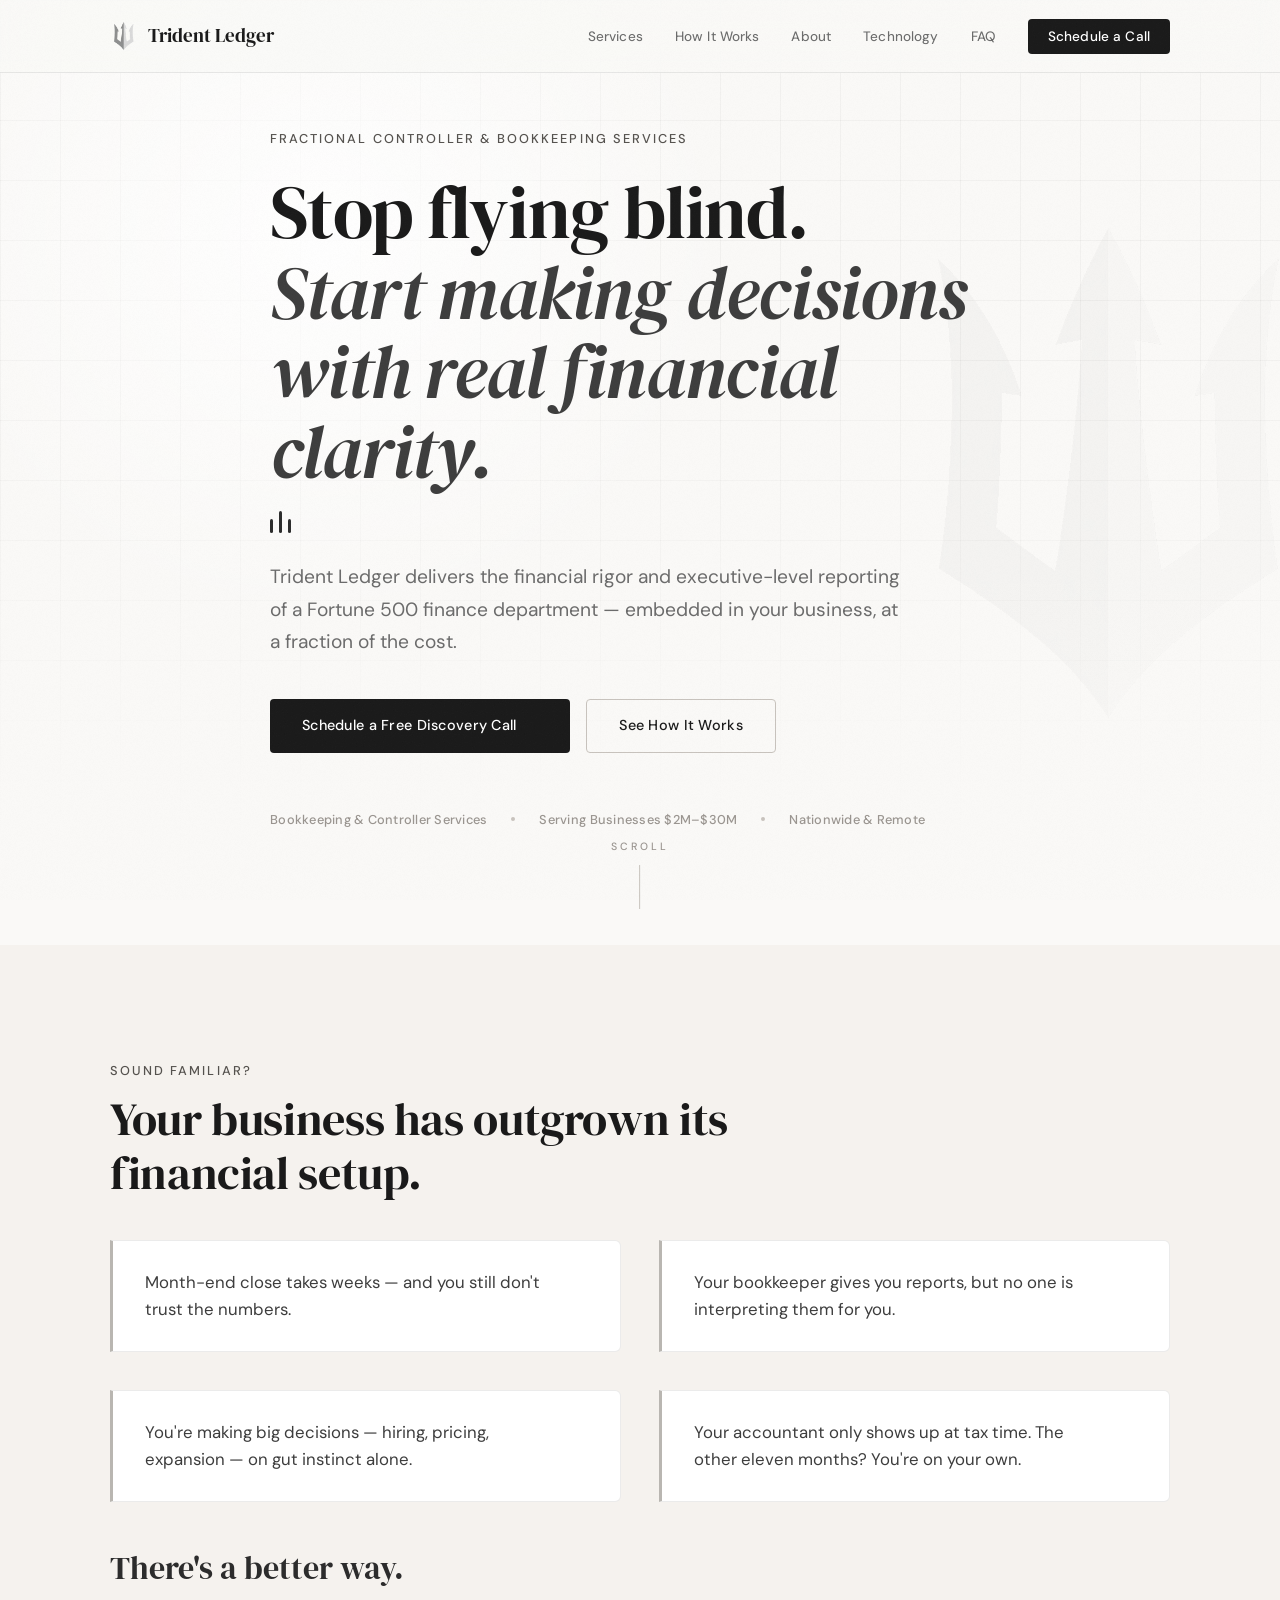
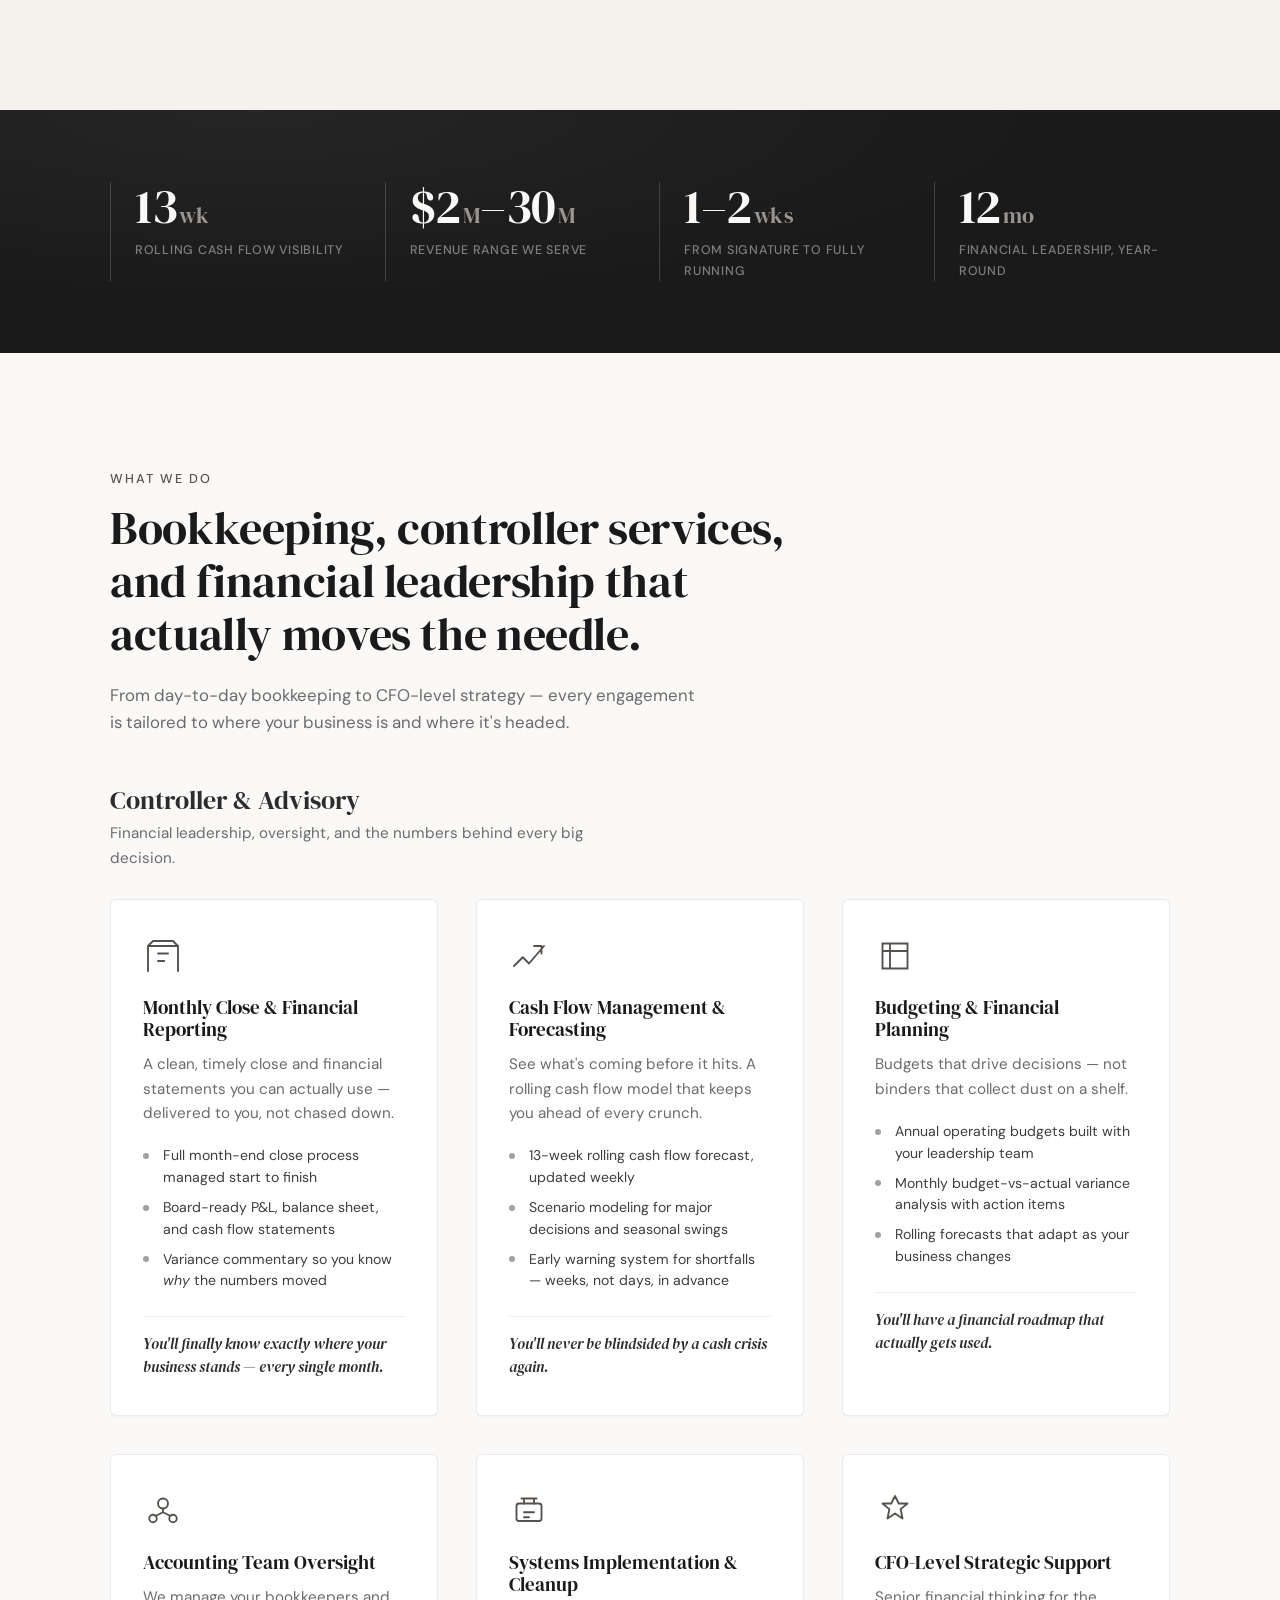
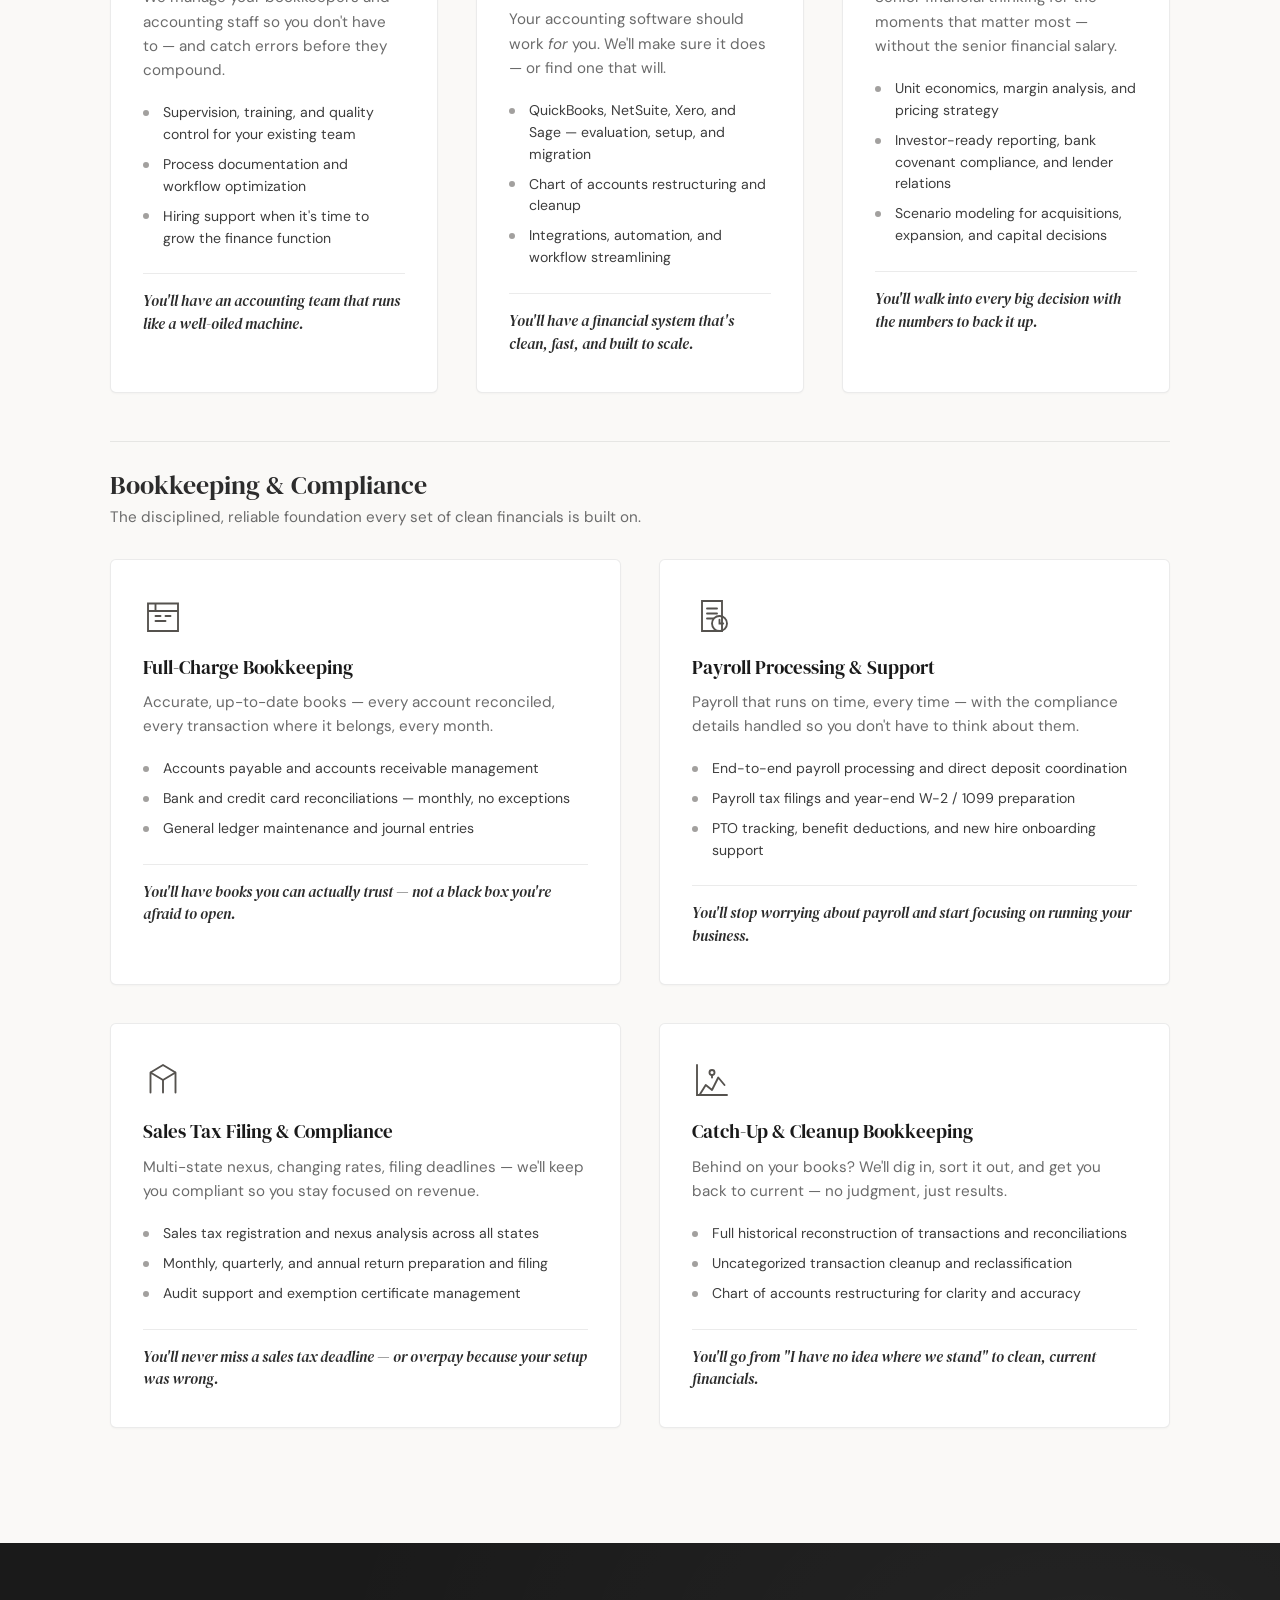
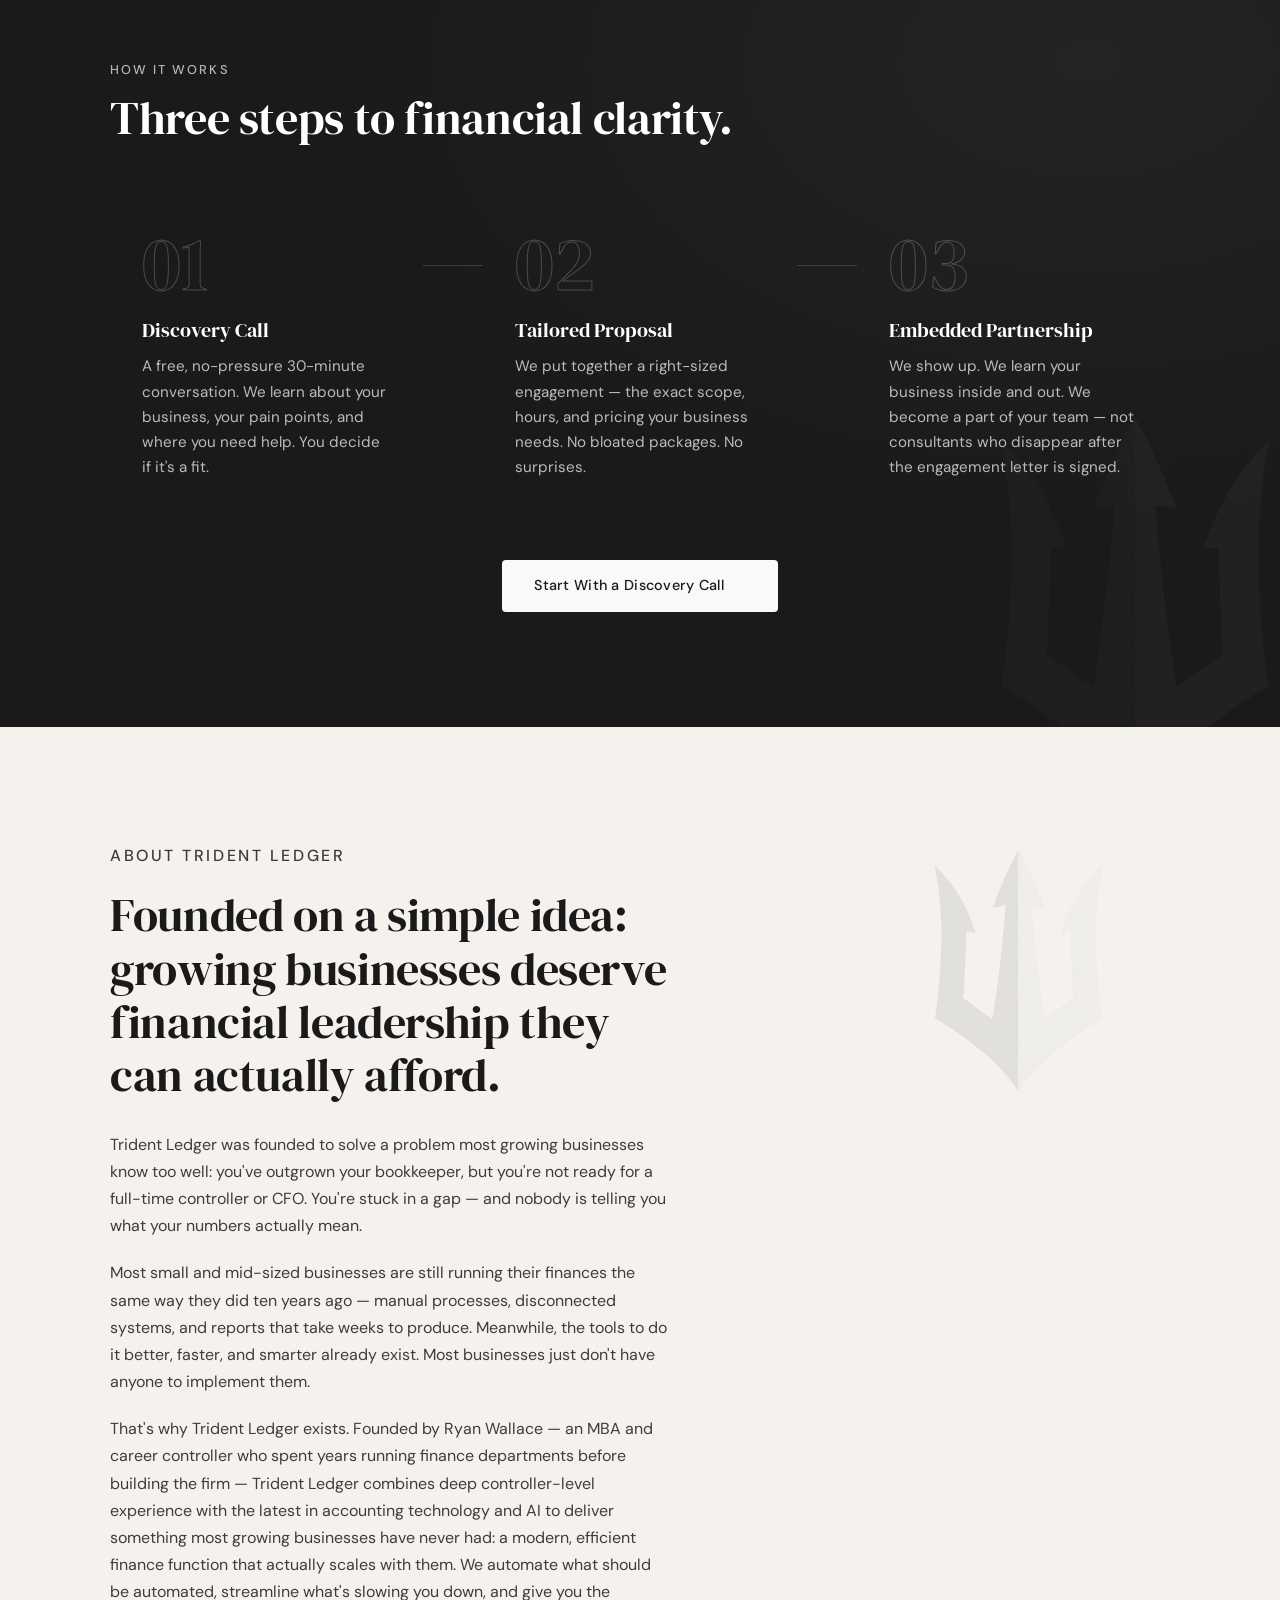
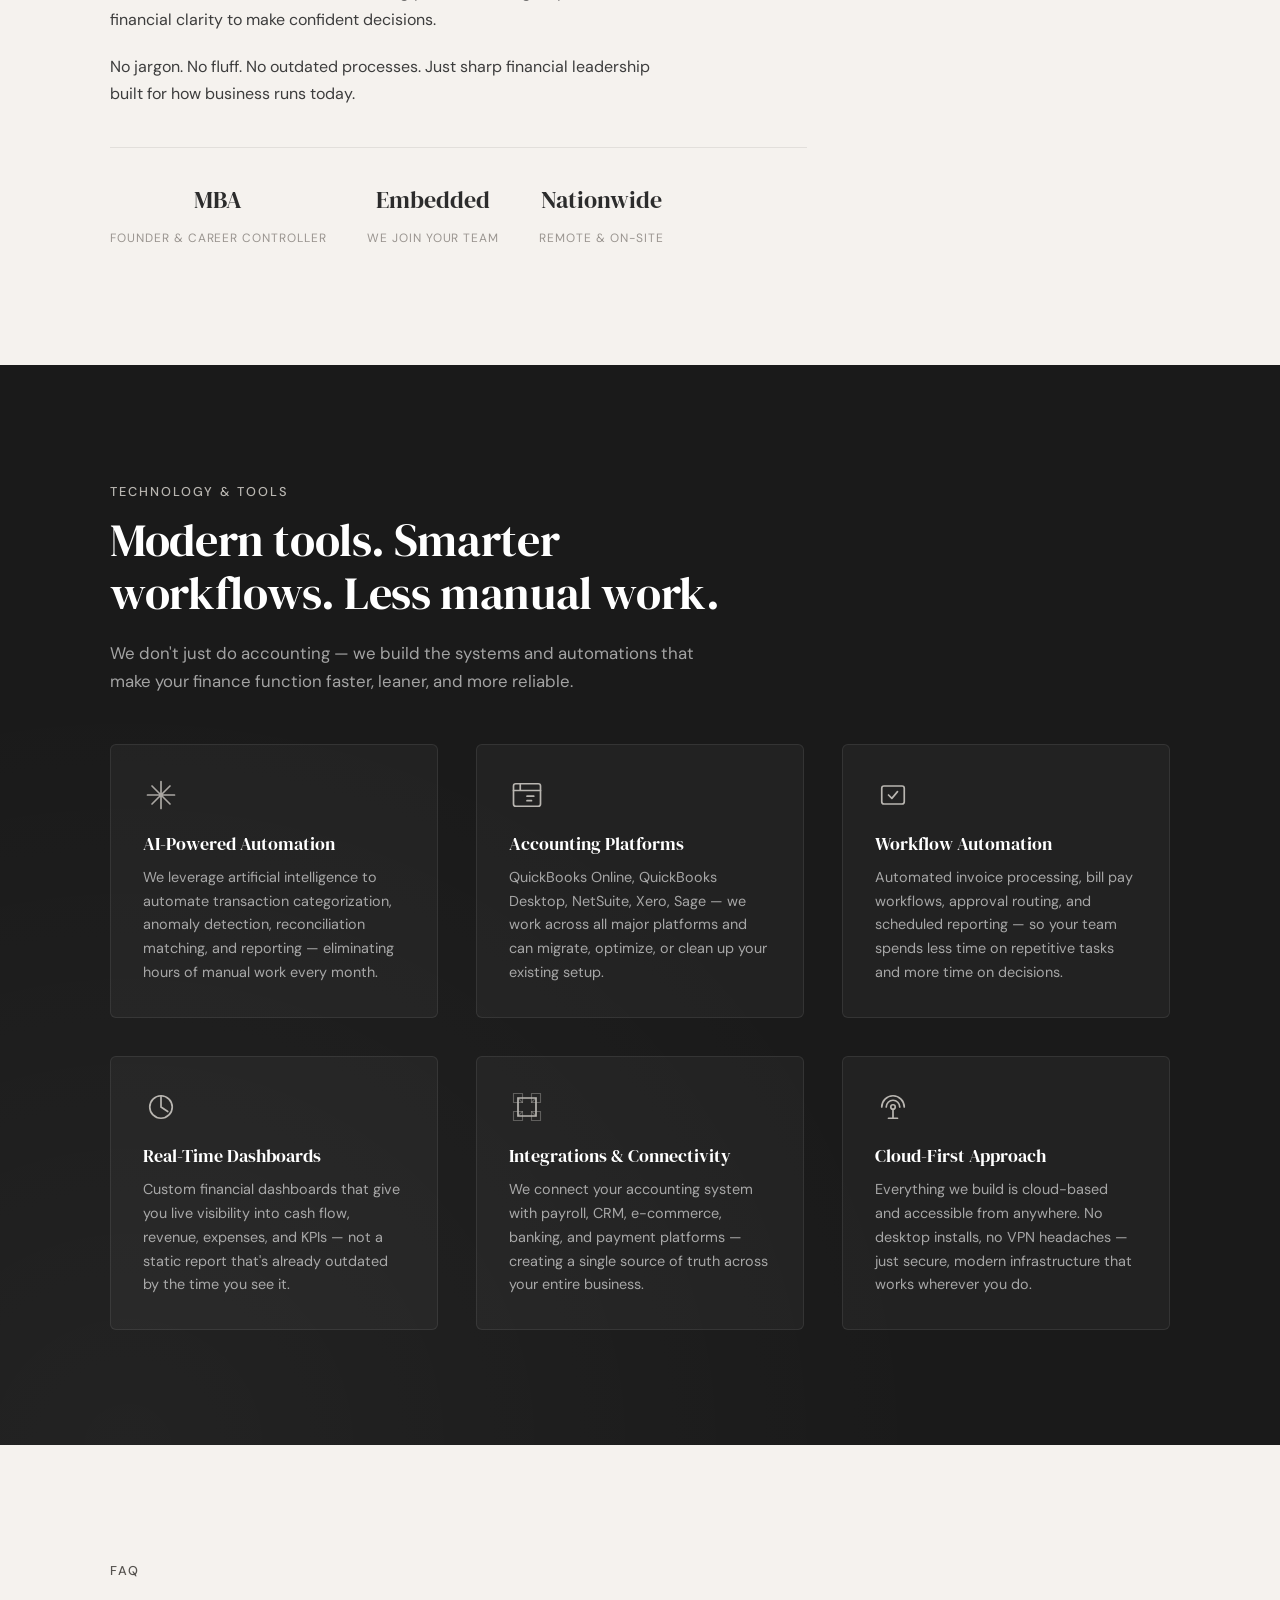
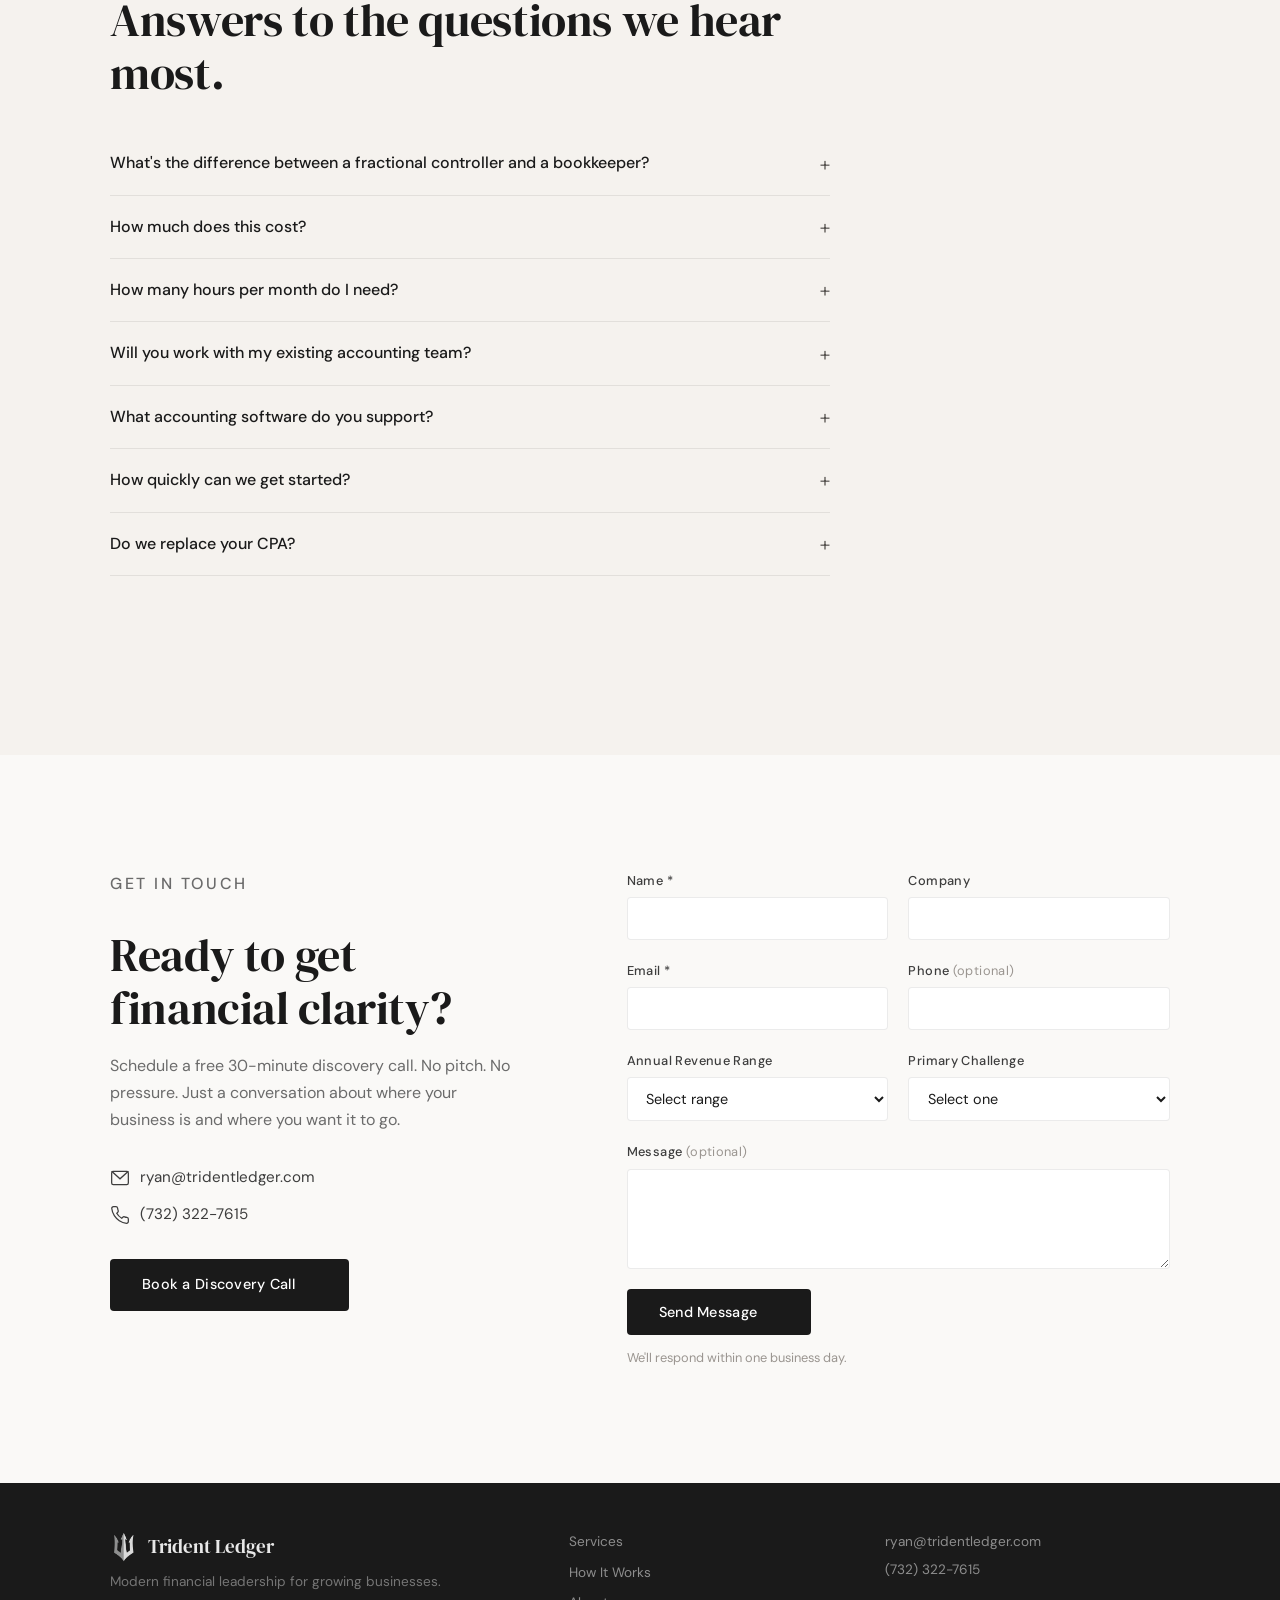
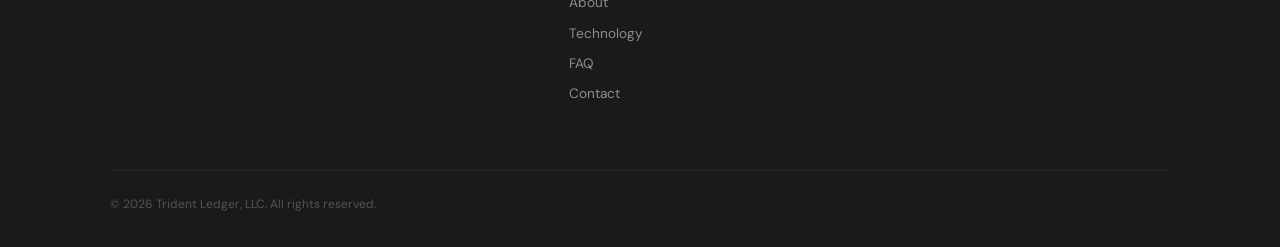
==== index.html @ d2e0e459 "Add files via upload" ====
<!DOCTYPE html>
<html lang="en">
<head>
  <meta charset="UTF-8">
  <meta name="viewport" content="width=device-width, initial-scale=1.0">
  <meta name="robots" content="index, follow">
  <title>Fractional Controller &amp; Bookkeeping Services | Trident Ledger</title>
  <meta name="description" content="Trident Ledger delivers fractional controller and bookkeeping services to growing businesses ($2M–$30M). Executive-level reporting, cash flow management, payroll, and strategic financial guidance — without the full-time cost.">
  <link rel="canonical" href="https://tridentledger.com/">

  <!-- Open Graph -->
  <meta property="og:title" content="Fractional Controller & Bookkeeping Services | Trident Ledger">
  <meta property="og:description" content="Executive-level financial leadership and bookkeeping for growing businesses. Fractional controller services, cash flow management, payroll, and strategic guidance — at a fraction of the cost.">
  <meta property="og:url" content="https://tridentledger.com/">
  <meta property="og:type" content="website">
  <meta property="og:image" content="https://tridentledger.com/og-image.png">
  <meta property="og:site_name" content="Trident Ledger">

  <!-- Fonts -->
  <link rel="preconnect" href="https://fonts.googleapis.com">
  <link rel="preconnect" href="https://fonts.gstatic.com" crossorigin>
  <link href="https://fonts.googleapis.com/css2?family=DM+Serif+Display:ital@0;1&family=DM+Sans:ital,opsz,wght@0,9..40,300..700;1,9..40,300..700&display=swap" rel="stylesheet">

  <link rel="stylesheet" href="styles.css">

  <!-- Schema Markup -->
  <script type="application/ld+json">
  {
    "@context": "https://schema.org",
    "@type": "ProfessionalService",
    "name": "Trident Ledger, LLC",
    "description": "Fractional controller, bookkeeping, and financial leadership services for growing businesses. Modern accounting powered by technology and AI.",
    "url": "https://tridentledger.com",
    "telephone": "(732) 322-7615",
    "email": "ryan@tridentledger.com",
    "founder": {
      "@type": "Person",
      "name": "Ryan Wallace",
      "jobTitle": "Founder & Fractional Controller",
      "description": "MBA and career controller. Founded Trident Ledger to deliver modern, technology-driven financial leadership to growing businesses."
    },
    "areaServed": {
      "@type": "Country",
      "name": "United States"
    },
    "serviceType": [
      "Fractional Controller Services",
      "Bookkeeping Services",
      "Financial Reporting",
      "Cash Flow Management",
      "Budgeting and Financial Planning",
      "Payroll Processing",
      "Sales Tax Filing and Compliance",
      "Accounting Systems Implementation",
      "CFO Advisory Services"
    ],
    "priceRange": "$$"
  }
  </script>
</head>
<body>

  <!-- ============ NAVIGATION ============ -->
  <header class="site-header" id="top">
    <nav class="nav-container" aria-label="Main navigation">
      <a href="#top" class="logo" aria-label="Trident Ledger — Home">
        <img src="logo-small.png" alt="Trident Ledger logo" class="logo-icon" width="28" height="30" loading="eager">
        <span class="logo-text">Trident Ledger</span>
      </a>
      <button class="nav-toggle" aria-label="Toggle menu" aria-expanded="false">
        <span></span><span></span><span></span>
      </button>
      <ul class="nav-links">
        <li><a href="#services">Services</a></li>
        <li><a href="#how-it-works">How It Works</a></li>
        <li><a href="#about">About</a></li>
        <li><a href="#technology">Technology</a></li>
        <li><a href="#faq">FAQ</a></li>
        <li><a href="#contact" class="nav-cta">Schedule a Call</a></li>
      </ul>
    </nav>
  </header>

  <main>

    <!-- ============ HERO ============ -->
    <section class="hero" aria-labelledby="hero-heading">
      <div class="hero-bg" aria-hidden="true">
        <div class="hero-grid"></div>
        <div class="hero-glow"></div>
        <div class="hero-mark"><img src="logo.png" alt="" loading="eager"></div>
        <div class="hero-gradient"></div>
      </div>
      <div class="container hero-content">
        <p class="hero-eyebrow anim-fade-up">Fractional Controller &amp; Bookkeeping Services</p>
        <h1 id="hero-heading" class="hero-headline anim-fade-up anim-delay-1">
          Stop flying blind.<br>
          <span class="hero-headline-accent">Start making decisions with real financial clarity.</span>
        </h1>
        <span class="tine-rule anim-fade-up anim-delay-1" aria-hidden="true"><i></i><i></i><i></i></span>
        <p class="hero-sub anim-fade-up anim-delay-2">
          Trident Ledger delivers the financial rigor and executive-level reporting of a Fortune 500 finance department — embedded in your business, at a fraction of the cost.
        </p>
        <div class="hero-ctas anim-fade-up anim-delay-3">
          <a href="#contact" class="btn btn-primary">Schedule a Free Discovery Call</a>
          <a href="#services" class="btn btn-ghost">See How It Works</a>
        </div>
        <div class="hero-proof anim-fade-up anim-delay-4">
          <span class="hero-proof-item">Bookkeeping &amp; Controller Services</span>
          <span class="hero-proof-divider" aria-hidden="true"></span>
          <span class="hero-proof-item">Serving Businesses $2M–$30M</span>
          <span class="hero-proof-divider" aria-hidden="true"></span>
          <span class="hero-proof-item">Nationwide &amp; Remote</span>
        </div>
      </div>
      <a href="#problem" class="scroll-cue" aria-label="Scroll to learn more">
        <span class="scroll-cue-label">Scroll</span>
        <span class="scroll-cue-line" aria-hidden="true"></span>
      </a>
    </section>

    <!-- ============ THE PROBLEM ============ -->
    <section class="problem" id="problem" aria-labelledby="problem-heading">
      <div class="container">
        <p class="section-eyebrow anim-scroll">Sound familiar?</p>
        <h2 id="problem-heading" class="section-heading anim-scroll">Your business has outgrown its financial setup.</h2>
        <div class="problem-grid">
          <div class="problem-card anim-scroll">
            <p>Month-end close takes weeks — and you still don't trust the numbers.</p>
          </div>
          <div class="problem-card anim-scroll">
            <p>Your bookkeeper gives you reports, but no one is interpreting them for you.</p>
          </div>
          <div class="problem-card anim-scroll">
            <p>You're making big decisions — hiring, pricing, expansion — on gut instinct alone.</p>
          </div>
          <div class="problem-card anim-scroll">
            <p>Your accountant only shows up at tax time. The other eleven months? You're on your own.</p>
          </div>
        </div>
        <p class="problem-transition anim-scroll">There's a better way.</p>
      </div>
    </section>

    <!-- ============ STAT BAND ============ -->
    <section class="stats" aria-label="Engagement at a glance">
      <div class="container stats-grid">
        <div class="stat anim-scroll">
          <span class="stat-value">13<span class="stat-unit">wk</span></span>
          <span class="stat-label">Rolling cash flow visibility</span>
        </div>
        <div class="stat anim-scroll">
          <span class="stat-value">$2<span class="stat-unit">M</span>–30<span class="stat-unit">M</span></span>
          <span class="stat-label">Revenue range we serve</span>
        </div>
        <div class="stat anim-scroll">
          <span class="stat-value">1–2<span class="stat-unit">wks</span></span>
          <span class="stat-label">From signature to fully running</span>
        </div>
        <div class="stat anim-scroll">
          <span class="stat-value">12<span class="stat-unit">mo</span></span>
          <span class="stat-label">Financial leadership, year-round</span>
        </div>
      </div>
    </section>

    <!-- ============ SERVICES ============ -->
    <section class="services" id="services" aria-labelledby="services-heading">
      <div class="container">
        <p class="section-eyebrow anim-scroll">What We Do</p>
        <h2 id="services-heading" class="section-heading anim-scroll">Bookkeeping, controller services, and financial leadership that actually moves the needle.</h2>
        <p class="section-intro anim-scroll">From day-to-day bookkeeping to CFO-level strategy — every engagement is tailored to where your business is and where it's headed.</p>

        <div class="service-group anim-scroll">
          <h3 class="service-group-title">Controller &amp; Advisory</h3>
          <p class="service-group-sub">Financial leadership, oversight, and the numbers behind every big decision.</p>
        </div>

        <div class="services-grid">

          <article class="service-card anim-scroll">
            <div class="service-icon" aria-hidden="true">
              <svg viewBox="0 0 32 32"><path d="M4 28V8h24v20M4 8l4-4h16l4 4M12 14h8M12 20h5" stroke="currentColor" stroke-width="1.5" fill="none" stroke-linecap="round"/></svg>
            </div>
            <h3>Monthly Close &amp; Financial Reporting</h3>
            <p class="service-lead">A clean, timely close and financial statements you can actually use — delivered to you, not chased down.</p>
            <ul>
              <li>Full month-end close process managed start to finish</li>
              <li>Board-ready P&amp;L, balance sheet, and cash flow statements</li>
              <li>Variance commentary so you know <em>why</em> the numbers moved</li>
            </ul>
            <p class="service-outcome">You'll finally know exactly where your business stands — every single month.</p>
          </article>

          <article class="service-card anim-scroll">
            <div class="service-icon" aria-hidden="true">
              <svg viewBox="0 0 32 32"><path d="M4 24l7-7 5 5 12-14M26 8h-6M26 8v6" stroke="currentColor" stroke-width="1.5" fill="none" stroke-linecap="round" stroke-linejoin="round"/></svg>
            </div>
            <h3>Cash Flow Management &amp; Forecasting</h3>
            <p class="service-lead">See what's coming before it hits. A rolling cash flow model that keeps you ahead of every crunch.</p>
            <ul>
              <li>13-week rolling cash flow forecast, updated weekly</li>
              <li>Scenario modeling for major decisions and seasonal swings</li>
              <li>Early warning system for shortfalls — weeks, not days, in advance</li>
            </ul>
            <p class="service-outcome">You'll never be blindsided by a cash crisis again.</p>
          </article>

          <article class="service-card anim-scroll">
            <div class="service-icon" aria-hidden="true">
              <svg viewBox="0 0 32 32"><path d="M6 6h20v20H6zM6 12h20M12 6v20" stroke="currentColor" stroke-width="1.5" fill="none" stroke-linecap="round"/></svg>
            </div>
            <h3>Budgeting &amp; Financial Planning</h3>
            <p class="service-lead">Budgets that drive decisions — not binders that collect dust on a shelf.</p>
            <ul>
              <li>Annual operating budgets built with your leadership team</li>
              <li>Monthly budget-vs-actual variance analysis with action items</li>
              <li>Rolling forecasts that adapt as your business changes</li>
            </ul>
            <p class="service-outcome">You'll have a financial roadmap that actually gets used.</p>
          </article>

          <article class="service-card anim-scroll">
            <div class="service-icon" aria-hidden="true">
              <svg viewBox="0 0 32 32"><circle cx="16" cy="10" r="4" stroke="currentColor" stroke-width="1.5" fill="none"/><circle cx="8" cy="22" r="3" stroke="currentColor" stroke-width="1.5" fill="none"/><circle cx="24" cy="22" r="3" stroke="currentColor" stroke-width="1.5" fill="none"/><path d="M16 14v3l-6 3M16 17l6 3" stroke="currentColor" stroke-width="1.5" fill="none" stroke-linecap="round"/></svg>
            </div>
            <h3>Accounting Team Oversight</h3>
            <p class="service-lead">We manage your bookkeepers and accounting staff so you don't have to — and catch errors before they compound.</p>
            <ul>
              <li>Supervision, training, and quality control for your existing team</li>
              <li>Process documentation and workflow optimization</li>
              <li>Hiring support when it's time to grow the finance function</li>
            </ul>
            <p class="service-outcome">You'll have an accounting team that runs like a well-oiled machine.</p>
          </article>

          <article class="service-card anim-scroll">
            <div class="service-icon" aria-hidden="true">
              <svg viewBox="0 0 32 32"><rect x="6" y="10" width="20" height="14" rx="2" stroke="currentColor" stroke-width="1.5" fill="none"/><path d="M10 6h12M12 6v4M20 6v4M12 17h8M12 21h4" stroke="currentColor" stroke-width="1.5" fill="none" stroke-linecap="round"/></svg>
            </div>
            <h3>Systems Implementation &amp; Cleanup</h3>
            <p class="service-lead">Your accounting software should work <em>for</em> you. We'll make sure it does — or find one that will.</p>
            <ul>
              <li>QuickBooks, NetSuite, Xero, and Sage — evaluation, setup, and migration</li>
              <li>Chart of accounts restructuring and cleanup</li>
              <li>Integrations, automation, and workflow streamlining</li>
            </ul>
            <p class="service-outcome">You'll have a financial system that's clean, fast, and built to scale.</p>
          </article>

          <article class="service-card anim-scroll">
            <div class="service-icon" aria-hidden="true">
              <svg viewBox="0 0 32 32"><path d="M16 4l3 6h7l-5.5 4.5L22 22l-6-4-6 4 1.5-7.5L6 10h7l3-6z" stroke="currentColor" stroke-width="1.5" fill="none" stroke-linejoin="round"/></svg>
            </div>
            <h3>CFO-Level Strategic Support</h3>
            <p class="service-lead">Senior financial thinking for the moments that matter most — without the senior financial salary.</p>
            <ul>
              <li>Unit economics, margin analysis, and pricing strategy</li>
              <li>Investor-ready reporting, bank covenant compliance, and lender relations</li>
              <li>Scenario modeling for acquisitions, expansion, and capital decisions</li>
            </ul>
            <p class="service-outcome">You'll walk into every big decision with the numbers to back it up.</p>
          </article>

        </div>

        <div class="service-group service-group--second anim-scroll">
          <h3 class="service-group-title">Bookkeeping &amp; Compliance</h3>
          <p class="service-group-sub">The disciplined, reliable foundation every set of clean financials is built on.</p>
        </div>

        <div class="services-grid services-grid--two">

          <article class="service-card anim-scroll">
            <div class="service-icon" aria-hidden="true">
              <svg viewBox="0 0 32 32"><path d="M4 6h24v22H4zM4 12h24M10 6v6M10 16h4M10 20h8M18 16h4" stroke="currentColor" stroke-width="1.5" fill="none" stroke-linecap="round"/></svg>
            </div>
            <h3>Full-Charge Bookkeeping</h3>
            <p class="service-lead">Accurate, up-to-date books — every account reconciled, every transaction where it belongs, every month.</p>
            <ul>
              <li>Accounts payable and accounts receivable management</li>
              <li>Bank and credit card reconciliations — monthly, no exceptions</li>
              <li>General ledger maintenance and journal entries</li>
            </ul>
            <p class="service-outcome">You'll have books you can actually trust — not a black box you're afraid to open.</p>
          </article>

          <article class="service-card anim-scroll">
            <div class="service-icon" aria-hidden="true">
              <svg viewBox="0 0 32 32"><path d="M8 4h16v24H8zM12 10h8M12 14h8M12 18h5" stroke="currentColor" stroke-width="1.5" fill="none" stroke-linecap="round"/><circle cx="22" cy="22" r="6" stroke="currentColor" stroke-width="1.5" fill="none"/><path d="M22 19v3h3" stroke="currentColor" stroke-width="1.5" fill="none" stroke-linecap="round"/></svg>
            </div>
            <h3>Payroll Processing &amp; Support</h3>
            <p class="service-lead">Payroll that runs on time, every time — with the compliance details handled so you don't have to think about them.</p>
            <ul>
              <li>End-to-end payroll processing and direct deposit coordination</li>
              <li>Payroll tax filings and year-end W-2 / 1099 preparation</li>
              <li>PTO tracking, benefit deductions, and new hire onboarding support</li>
            </ul>
            <p class="service-outcome">You'll stop worrying about payroll and start focusing on running your business.</p>
          </article>

          <article class="service-card anim-scroll">
            <div class="service-icon" aria-hidden="true">
              <svg viewBox="0 0 32 32"><path d="M6 26V10l10-6 10 6v16M6 10l10 6 10-6M16 16v10" stroke="currentColor" stroke-width="1.5" fill="none" stroke-linecap="round" stroke-linejoin="round"/></svg>
            </div>
            <h3>Sales Tax Filing &amp; Compliance</h3>
            <p class="service-lead">Multi-state nexus, changing rates, filing deadlines — we'll keep you compliant so you stay focused on revenue.</p>
            <ul>
              <li>Sales tax registration and nexus analysis across all states</li>
              <li>Monthly, quarterly, and annual return preparation and filing</li>
              <li>Audit support and exemption certificate management</li>
            </ul>
            <p class="service-outcome">You'll never miss a sales tax deadline — or overpay because your setup was wrong.</p>
          </article>

          <article class="service-card anim-scroll">
            <div class="service-icon" aria-hidden="true">
              <svg viewBox="0 0 32 32"><path d="M6 28l5-8 5 4 5-10 5 6" stroke="currentColor" stroke-width="1.5" fill="none" stroke-linecap="round" stroke-linejoin="round"/><path d="M4 4v24h24" stroke="currentColor" stroke-width="1.5" fill="none" stroke-linecap="round"/><circle cx="16" cy="10" r="2" stroke="currentColor" stroke-width="1.5" fill="none"/><path d="M16 12v2" stroke="currentColor" stroke-width="1.5" fill="none" stroke-linecap="round"/></svg>
            </div>
            <h3>Catch-Up &amp; Cleanup Bookkeeping</h3>
            <p class="service-lead">Behind on your books? We'll dig in, sort it out, and get you back to current — no judgment, just results.</p>
            <ul>
              <li>Full historical reconstruction of transactions and reconciliations</li>
              <li>Uncategorized transaction cleanup and reclassification</li>
              <li>Chart of accounts restructuring for clarity and accuracy</li>
            </ul>
            <p class="service-outcome">You'll go from "I have no idea where we stand" to clean, current financials.</p>
          </article>

        </div>
      </div>
    </section>

    <!-- ============ HOW IT WORKS ============ -->
    <section class="how-it-works" id="how-it-works" aria-labelledby="hiw-heading">
      <div class="container">
        <p class="section-eyebrow anim-scroll">How It Works</p>
        <h2 id="hiw-heading" class="section-heading anim-scroll">Three steps to financial clarity.</h2>
        <div class="steps-grid">
          <div class="step-card anim-scroll">
            <span class="step-number" aria-hidden="true">01</span>
            <h3>Discovery Call</h3>
            <p>A free, no-pressure 30-minute conversation. We learn about your business, your pain points, and where you need help. You decide if it's a fit.</p>
          </div>
          <div class="step-connector anim-scroll" aria-hidden="true"></div>
          <div class="step-card anim-scroll">
            <span class="step-number" aria-hidden="true">02</span>
            <h3>Tailored Proposal</h3>
            <p>We put together a right-sized engagement — the exact scope, hours, and pricing your business needs. No bloated packages. No surprises.</p>
          </div>
          <div class="step-connector anim-scroll" aria-hidden="true"></div>
          <div class="step-card anim-scroll">
            <span class="step-number" aria-hidden="true">03</span>
            <h3>Embedded Partnership</h3>
            <p>We show up. We learn your business inside and out. We become a part of your team — not consultants who disappear after the engagement letter is signed.</p>
          </div>
        </div>
        <div class="steps-cta anim-scroll">
          <a href="#contact" class="btn btn-primary">Start With a Discovery Call</a>
        </div>
      </div>
    </section>

    <!-- ============ ABOUT ============ -->
    <section class="about" id="about" aria-labelledby="about-heading">
      <div class="container">
        <div class="about-layout">
          <div class="about-content anim-scroll">
            <p class="section-eyebrow">About Trident Ledger</p>
            <h2 id="about-heading">Founded on a simple idea: growing businesses deserve financial leadership they can actually afford.</h2>
            <p>Trident Ledger was founded to solve a problem most growing businesses know too well: you've outgrown your bookkeeper, but you're not ready for a full-time controller or CFO. You're stuck in a gap — and nobody is telling you what your numbers actually mean.</p>
            <p>Most small and mid-sized businesses are still running their finances the same way they did ten years ago — manual processes, disconnected systems, and reports that take weeks to produce. Meanwhile, the tools to do it better, faster, and smarter already exist. Most businesses just don't have anyone to implement them.</p>
            <p>That's why Trident Ledger exists. Founded by Ryan Wallace — an MBA and career controller who spent years running finance departments before building the firm — Trident Ledger combines deep controller-level experience with the latest in accounting technology and AI to deliver something most growing businesses have never had: a modern, efficient finance function that actually scales with them. We automate what should be automated, streamline what's slowing you down, and give you the financial clarity to make confident decisions.</p>
            <p>No jargon. No fluff. No outdated processes. Just sharp financial leadership built for how business runs today.</p>
            <div class="about-credentials">
              <div class="credential">
                <span class="credential-value">MBA</span>
                <span class="credential-label">Founder &amp; Career Controller</span>
              </div>
              <div class="credential">
                <span class="credential-value">Embedded</span>
                <span class="credential-label">We Join Your Team</span>
              </div>
              <div class="credential">
                <span class="credential-value">Nationwide</span>
                <span class="credential-label">Remote &amp; On-Site</span>
              </div>
            </div>
          </div>
          <div class="about-visual anim-scroll">
            <div class="about-shape">
              <img src="logo.png" alt="Trident Ledger trident mark" style="width:100%;max-width:240px;margin:0 auto;display:block;opacity:0.18;">
            </div>
          </div>
        </div>
      </div>
    </section>

    <!-- ============ TECHNOLOGY & TOOLS ============ -->
    <section class="tech-tools" id="technology" aria-labelledby="tech-heading">
      <div class="container">
        <p class="section-eyebrow anim-scroll">Technology &amp; Tools</p>
        <h2 id="tech-heading" class="section-heading anim-scroll">Modern tools. Smarter workflows. Less manual work.</h2>
        <p class="section-intro anim-scroll">We don't just do accounting — we build the systems and automations that make your finance function faster, leaner, and more reliable.</p>

        <div class="tech-grid">
          <div class="tech-card anim-scroll">
            <div class="tech-icon" aria-hidden="true">
              <svg viewBox="0 0 32 32"><path d="M16 4v24M4 16h24M8 8l16 16M24 8L8 24" stroke="currentColor" stroke-width="1.5" fill="none" stroke-linecap="round" opacity="0.9"/></svg>
            </div>
            <h3>AI-Powered Automation</h3>
            <p>We leverage artificial intelligence to automate transaction categorization, anomaly detection, reconciliation matching, and reporting — eliminating hours of manual work every month.</p>
          </div>

          <div class="tech-card anim-scroll">
            <div class="tech-icon" aria-hidden="true">
              <svg viewBox="0 0 32 32"><rect x="4" y="6" width="24" height="20" rx="2" stroke="currentColor" stroke-width="1.5" fill="none"/><path d="M4 12h24M10 6v6M16 17h6M16 21h4" stroke="currentColor" stroke-width="1.5" fill="none" stroke-linecap="round"/></svg>
            </div>
            <h3>Accounting Platforms</h3>
            <p>QuickBooks Online, QuickBooks Desktop, NetSuite, Xero, Sage — we work across all major platforms and can migrate, optimize, or clean up your existing setup.</p>
          </div>

          <div class="tech-card anim-scroll">
            <div class="tech-icon" aria-hidden="true">
              <svg viewBox="0 0 32 32"><path d="M6 22V10a2 2 0 012-2h16a2 2 0 012 2v12a2 2 0 01-2 2H8a2 2 0 01-2-2z" stroke="currentColor" stroke-width="1.5" fill="none"/><path d="M12 16l3 3 5-6" stroke="currentColor" stroke-width="1.5" fill="none" stroke-linecap="round" stroke-linejoin="round"/></svg>
            </div>
            <h3>Workflow Automation</h3>
            <p>Automated invoice processing, bill pay workflows, approval routing, and scheduled reporting — so your team spends less time on repetitive tasks and more time on decisions.</p>
          </div>

          <div class="tech-card anim-scroll">
            <div class="tech-icon" aria-hidden="true">
              <svg viewBox="0 0 32 32"><circle cx="16" cy="16" r="10" stroke="currentColor" stroke-width="1.5" fill="none"/><path d="M16 6v10l6 4" stroke="currentColor" stroke-width="1.5" fill="none" stroke-linecap="round"/></svg>
            </div>
            <h3>Real-Time Dashboards</h3>
            <p>Custom financial dashboards that give you live visibility into cash flow, revenue, expenses, and KPIs — not a static report that's already outdated by the time you see it.</p>
          </div>

          <div class="tech-card anim-scroll">
            <div class="tech-icon" aria-hidden="true">
              <svg viewBox="0 0 32 32"><path d="M8 8h16v16H8z" stroke="currentColor" stroke-width="1.5" fill="none"/><path d="M4 4h8v8H4zM20 4h8v8h-8zM4 20h8v8H4zM20 20h8v8h-8z" stroke="currentColor" stroke-width="1" fill="none" opacity="0.4"/><path d="M12 12l-4-4M20 12l4-4M12 20l-4 4M20 20l4 4" stroke="currentColor" stroke-width="1" fill="none" stroke-linecap="round" opacity="0.4"/></svg>
            </div>
            <h3>Integrations &amp; Connectivity</h3>
            <p>We connect your accounting system with payroll, CRM, e-commerce, banking, and payment platforms — creating a single source of truth across your entire business.</p>
          </div>

          <div class="tech-card anim-scroll">
            <div class="tech-icon" aria-hidden="true">
              <svg viewBox="0 0 32 32"><path d="M6 16c0-5.523 4.477-10 10-10s10 4.477 10 10" stroke="currentColor" stroke-width="1.5" fill="none" stroke-linecap="round"/><path d="M10 16c0-3.314 2.686-6 6-6s6 2.686 6 6" stroke="currentColor" stroke-width="1.5" fill="none" stroke-linecap="round"/><circle cx="16" cy="16" r="2" stroke="currentColor" stroke-width="1.5" fill="none"/><path d="M16 18v8M12 26h8" stroke="currentColor" stroke-width="1.5" fill="none" stroke-linecap="round"/></svg>
            </div>
            <h3>Cloud-First Approach</h3>
            <p>Everything we build is cloud-based and accessible from anywhere. No desktop installs, no VPN headaches — just secure, modern infrastructure that works wherever you do.</p>
          </div>
        </div>
      </div>
    </section>

    <!-- ============ FAQ ============ -->
    <section class="faq" id="faq" aria-labelledby="faq-heading">
      <div class="container">
        <p class="section-eyebrow anim-scroll">FAQ</p>
        <h2 id="faq-heading" class="section-heading anim-scroll">Answers to the questions we hear most.</h2>
        <div class="faq-list">

          <details class="faq-item anim-scroll">
            <summary><h3>What's the difference between a fractional controller and a bookkeeper?</h3></summary>
            <p>A bookkeeper records transactions and keeps your books up to date. A controller interprets those numbers, manages the close process, builds forecasts, and provides the financial leadership to drive decisions. Think of it this way: a bookkeeper tells you what happened. A controller tells you what it means and what to do next.</p>
          </details>

          <details class="faq-item anim-scroll">
            <summary><h3>How much does this cost?</h3></summary>
            <p>Every engagement is scoped to fit your business. Most clients invest between $3,000 and $8,000 per month depending on complexity, volume, and the level of strategic support they need. We'll give you a clear, fixed quote after the discovery call — no hidden fees, no hourly surprises.</p>
          </details>

          <details class="faq-item anim-scroll">
            <summary><h3>How many hours per month do I need?</h3></summary>
            <p>It depends on your business. Some clients need 15–20 hours a month for close and reporting. Others need 30–40+ hours for deeper financial planning and team oversight. We'll recommend the right level during the discovery call — and we can always adjust as your needs change.</p>
          </details>

          <details class="faq-item anim-scroll">
            <summary><h3>Will you work with my existing accounting team?</h3></summary>
            <p>Absolutely. That's one of the things we do best. We'll manage and mentor your bookkeepers, set up quality controls, and fill the gaps in your current team — not replace people who are doing good work.</p>
          </details>

          <details class="faq-item anim-scroll">
            <summary><h3>What accounting software do you support?</h3></summary>
            <p>We work with QuickBooks Online, QuickBooks Desktop, NetSuite, Xero, and Sage. If you're on a different platform, let's talk — our team has worked across most major systems and can adapt quickly.</p>
          </details>

          <details class="faq-item anim-scroll">
            <summary><h3>How quickly can we get started?</h3></summary>
            <p>Most engagements are up and running within 1–2 weeks of signing the agreement. If your books are in rough shape, we may start with a cleanup phase before moving into ongoing services. Either way, you'll see progress fast.</p>
          </details>

          <details class="faq-item anim-scroll">
            <summary><h3>Do we replace your CPA?</h3></summary>
            <p>No — and we'll make their life a lot easier. Trident Ledger is not a CPA firm, but we work closely with your tax preparer to make sure they have clean, organized financials at year-end. Many of our clients tell us their CPA fees went <em>down</em> after working with us because the books are in much better shape.</p>
          </details>

          <details class="faq-item anim-scroll">
            <summary><h3>What if my books are a mess?</h3></summary>
            <p>That's not a dealbreaker — it's actually one of the most common starting points. We'll assess the damage, put together a cleanup plan, and get your books in shape before transitioning to ongoing monthly services. It's what we do.</p>
          </details>

        </div>
      </div>
    </section>

    <!-- ============ CONTACT ============ -->
    <section class="contact" id="contact" aria-labelledby="contact-heading">
      <div class="container">
        <div class="contact-layout">
          <div class="contact-info anim-scroll">
            <p class="section-eyebrow">Get in Touch</p>
            <h2 id="contact-heading">Ready to get financial clarity?</h2>
            <p>Schedule a free 30-minute discovery call. No pitch. No pressure. Just a conversation about where your business is and where you want it to go.</p>
            <div class="contact-details">
              <a href="mailto:ryan@tridentledger.com" class="contact-link">
                <svg viewBox="0 0 24 24" fill="none" stroke="currentColor" stroke-width="1.5" aria-hidden="true"><rect x="2" y="4" width="20" height="16" rx="2"/><path d="M2 4l10 9 10-9"/></svg>
                ryan@tridentledger.com
              </a>
              <a href="tel:+17323227615" class="contact-link">
                <svg viewBox="0 0 24 24" fill="none" stroke="currentColor" stroke-width="1.5" aria-hidden="true"><path d="M22 16.92v3a2 2 0 01-2.18 2 19.79 19.79 0 01-8.63-3.07 19.5 19.5 0 01-6-6A19.79 19.79 0 012.12 4.18 2 2 0 014.11 2h3a2 2 0 012 1.72c.127.96.361 1.903.7 2.81a2 2 0 01-.45 2.11L8.09 9.91a16 16 0 006 6l1.27-1.27a2 2 0 012.11-.45c.907.339 1.85.573 2.81.7A2 2 0 0122 16.92z"/></svg>
                (732) 322-7615
              </a>
            </div>
            <!-- CALENDLY: Replace #contact-form with your Calendly link when ready -->
            <a href="#contact-form" class="btn btn-primary contact-book-btn">Book a Discovery Call</a>
          </div>
          <div class="contact-form-wrap anim-scroll">
            <form class="contact-form" action="https://formspree.io/f/xojkbnyv" method="POST" novalidate>
              <div class="form-group">
                <label for="name">Name <span aria-hidden="true">*</span></label>
                <input type="text" id="name" name="name" required autocomplete="name">
              </div>
              <div class="form-group">
                <label for="company">Company</label>
                <input type="text" id="company" name="company" autocomplete="organization">
              </div>
              <div class="form-group">
                <label for="email">Email <span aria-hidden="true">*</span></label>
                <input type="email" id="email" name="email" required autocomplete="email">
              </div>
              <div class="form-group">
                <label for="phone">Phone <span class="label-optional">(optional)</span></label>
                <input type="tel" id="phone" name="phone" autocomplete="tel">
              </div>
              <div class="form-group">
                <label for="revenue">Annual Revenue Range</label>
                <select id="revenue" name="revenue">
                  <option value="" disabled selected>Select range</option>
                  <option value="under-2m">Under $2M</option>
                  <option value="2m-5m">$2M – $5M</option>
                  <option value="5m-10m">$5M – $10M</option>
                  <option value="10m-20m">$10M – $20M</option>
                  <option value="20m-30m">$20M – $30M</option>
                  <option value="30m-plus">$30M+</option>
                </select>
              </div>
              <div class="form-group">
                <label for="challenge">Primary Challenge</label>
                <select id="challenge" name="challenge">
                  <option value="" disabled selected>Select one</option>
                  <option value="monthly-close">Monthly close is too slow or unreliable</option>
                  <option value="cash-flow">Cash flow visibility / forecasting</option>
                  <option value="reporting">Need better financial reporting</option>
                  <option value="team-oversight">Accounting team needs oversight</option>
                  <option value="systems">Accounting system cleanup or migration</option>
                  <option value="strategic">CFO-level strategic support</option>
                  <option value="cleanup">Books are a mess — need cleanup</option>
                  <option value="other">Something else</option>
                </select>
              </div>
              <div class="form-group form-group--full">
                <label for="message">Message <span class="label-optional">(optional)</span></label>
                <textarea id="message" name="message" rows="4"></textarea>
              </div>
              <button type="submit" class="btn btn-primary btn-submit">Send Message</button>
              <p class="form-note">We'll respond within one business day.</p>
            </form>
          </div>
        </div>
      </div>
    </section>

  </main>

  <!-- ============ FOOTER ============ -->
  <footer class="site-footer">
    <div class="container footer-inner">
      <div class="footer-brand">
        <a href="#top" class="logo" aria-label="Trident Ledger — Home">
          <img src="logo-small.png" alt="Trident Ledger logo" class="logo-icon" width="28" height="30">
          <span class="logo-text">Trident Ledger</span>
        </a>
        <p class="footer-tagline">Modern financial leadership for growing businesses.</p>
      </div>
      <nav class="footer-nav" aria-label="Footer navigation">
        <a href="#services">Services</a>
        <a href="#how-it-works">How It Works</a>
        <a href="#about">About</a>
        <a href="#technology">Technology</a>
        <a href="#faq">FAQ</a>
        <a href="#contact">Contact</a>
      </nav>
      <div class="footer-contact">
        <p><a href="mailto:ryan@tridentledger.com">ryan@tridentledger.com</a></p>
        <p><a href="tel:+17323227615">(732) 322-7615</a></p>
      </div>
      <p class="footer-legal">&copy; <span id="footer-year"></span> Trident Ledger, LLC. All rights reserved.</p>
    </div>
  </footer>

  <script src="main.js"></script>
</body>
</html>
---- styles.css ----
/* ========================================
   TRIDENT LEDGER — STYLES
   Palette: Charcoal / Warm Grey — monochrome
   Fonts: DM Serif Display (headlines) + DM Sans (body)
   ======================================== */

/* --- Reset & Variables --- */
*, *::before, *::after { box-sizing: border-box; margin: 0; padding: 0; }

:root {
  /* Core Palette */
  --color-charcoal:    #1a1a1a;
  --color-graphite:    #2c2c2c;
  --color-slate:       #3d3d3d;
  --color-mid-grey:    #6b6b6b;
  --color-warm-grey:   #9a9590;
  --color-light-grey:  #c8c3bd;
  --color-cream:       #f5f2ee;
  --color-off-white:   #faf9f7;
  --color-white:       #ffffff;

  /* Accent — monochrome ink */
  --color-accent:        #2c2c2c;
  --color-accent-mid: #55524e;
  --color-accent-silver:   #b9b6b1;
  --color-accent-muted:  rgba(26, 26, 26, 0.05);

  /* Functional */
  --color-text:        var(--color-charcoal);
  --color-text-muted:  var(--color-mid-grey);
  --color-bg:          var(--color-off-white);
  --color-bg-alt:      var(--color-cream);
  --color-border:      rgba(0, 0, 0, 0.08);
  --color-card-bg:     var(--color-white);

  /* Typography */
  --font-display: 'DM Serif Display', Georgia, 'Times New Roman', serif;
  --font-body:    'DM Sans', -apple-system, BlinkMacSystemFont, 'Segoe UI', sans-serif;

  /* Spacing */
  --section-pad:  clamp(4.5rem, 9vw, 7.5rem);
  --container:    1140px;
  --gap:          clamp(1.5rem, 3vw, 2.5rem);

  /* Transitions */
  --ease-out:     cubic-bezier(0.16, 1, 0.3, 1);
  --duration:     0.6s;
}

/* --- Base --- */
html {
  scroll-behavior: smooth;
  font-size: 16px;
  -webkit-font-smoothing: antialiased;
  -moz-osx-font-smoothing: grayscale;
}

body {
  font-family: var(--font-body);
  color: var(--color-text);
  background: var(--color-bg);
  line-height: 1.65;
  font-weight: 400;
  overflow-x: hidden;
}

img, svg { display: block; max-width: 100%; }

/* Paper grain — print materiality */
body::before {
  content: '';
  position: fixed;
  inset: 0;
  z-index: 2000;
  pointer-events: none;
  opacity: 0.5;
  background-image: url("data:image/svg+xml,%3Csvg xmlns='http://www.w3.org/2000/svg' width='240' height='240'%3E%3Cfilter id='n'%3E%3CfeTurbulence type='fractalNoise' baseFrequency='0.9' numOctaves='2' stitchTiles='stitch'/%3E%3CfeColorMatrix type='saturate' values='0'/%3E%3CfeComponentTransfer%3E%3CfeFuncA type='linear' slope='0.05'/%3E%3C/feComponentTransfer%3E%3C/filter%3E%3Crect width='100%25' height='100%25' filter='url(%23n)'/%3E%3C/svg%3E");
}

a {
  color: inherit;
  text-decoration: none;
  transition: color 0.2s ease;
}

ul { list-style: none; }

::selection {
  background: var(--color-accent);
  color: var(--color-white);
}

:focus-visible {
  outline: 2px solid var(--color-accent-mid);
  outline-offset: 3px;
  border-radius: 2px;
}

/* --- Container --- */
.container {
  width: 100%;
  max-width: var(--container);
  margin: 0 auto;
  padding: 0 clamp(1.25rem, 4vw, 2.5rem);
}

/* --- Typography --- */
h1, h2, h3 {
  font-family: var(--font-display);
  font-weight: 400;
  line-height: 1.15;
}

h1 { font-size: clamp(2.6rem, 5.8vw, 4.6rem); letter-spacing: -0.015em; line-height: 1.08; }
h2 { font-size: clamp(1.9rem, 3.8vw, 2.9rem); letter-spacing: -0.008em; }
h3 { font-size: clamp(1.15rem, 2vw, 1.35rem); }

.section-eyebrow {
  font-family: var(--font-body);
  font-weight: 500;
  font-size: 0.8rem;
  letter-spacing: 0.16em;
  text-transform: uppercase;
  color: var(--color-accent-mid);
  margin-bottom: 0.75rem;
}

.section-heading {
  max-width: 680px;
  margin-bottom: 1.25rem;
  color: var(--color-charcoal);
}

.section-intro {
  max-width: 600px;
  color: var(--color-mid-grey);
  font-size: 1.05rem;
  margin-bottom: 3rem;
}

/* --- Trident tine rule (brand signature) --- */
.tine-rule {
  display: inline-flex;
  align-items: flex-end;
  gap: 6px;
  height: 22px;
  margin-bottom: 1.75rem;
}
.tine-rule i {
  display: block;
  width: 3px;
  background: var(--color-accent);
  border-radius: 2px;
}
.tine-rule i:nth-child(1) { height: 14px; }
.tine-rule i:nth-child(2) { height: 22px; }
.tine-rule i:nth-child(3) { height: 14px; }

/* --- Buttons --- */
.btn {
  display: inline-flex;
  align-items: center;
  justify-content: center;
  gap: 0.5rem;
  padding: 0.875rem 2rem;
  font-family: var(--font-body);
  font-size: 0.9rem;
  font-weight: 500;
  letter-spacing: 0.02em;
  border: none;
  border-radius: 4px;
  cursor: pointer;
  transition: all 0.25s ease;
  white-space: nowrap;
}

.btn-primary {
  background: var(--color-charcoal);
  color: var(--color-white);
  position: relative;
}
.btn-primary::after {
  content: '\2192';
  display: inline-block;
  margin-left: 0.15rem;
  opacity: 0;
  transform: translateX(-6px);
  transition: opacity 0.3s var(--ease-out), transform 0.3s var(--ease-out);
}
.btn-primary:hover {
  background: var(--color-slate);
  transform: translateY(-1px);
  box-shadow: 0 10px 28px rgba(26, 26, 26, 0.2), 0 2px 6px rgba(26, 26, 26, 0.12);
}
.btn-primary:hover::after {
  opacity: 1;
  transform: translateX(2px);
}

.btn-ghost {
  background: transparent;
  color: var(--color-charcoal);
  border: 1px solid var(--color-light-grey);
}
.btn-ghost:hover {
  border-color: var(--color-accent);
  color: var(--color-accent);
  background: var(--color-accent-muted);
}

/* ========================================
   HEADER / NAV
   ======================================== */
.site-header {
  position: fixed;
  top: 0;
  left: 0;
  width: 100%;
  z-index: 100;
  background: rgba(250, 249, 247, 0.85);
  backdrop-filter: blur(18px) saturate(1.1);
  -webkit-backdrop-filter: blur(18px) saturate(1.1);
  border-bottom: 1px solid var(--color-border);
  transition: background 0.3s ease;
}

.nav-container {
  max-width: var(--container);
  margin: 0 auto;
  padding: 0 clamp(1.25rem, 4vw, 2.5rem);
  display: flex;
  align-items: center;
  justify-content: space-between;
  height: 72px;
}

.logo {
  display: flex;
  align-items: center;
  gap: 0.6rem;
}
.logo-icon {
  width: 28px;
  height: 30px;
  object-fit: contain;
}
.logo-text {
  font-family: var(--font-display);
  font-size: 1.2rem;
  color: var(--color-charcoal);
}

.nav-links {
  display: flex;
  align-items: center;
  gap: 2rem;
}
.nav-links a {
  font-size: 0.85rem;
  font-weight: 450;
  color: var(--color-mid-grey);
  transition: color 0.2s ease;
  letter-spacing: 0.01em;
  position: relative;
  padding-bottom: 4px;
}
.nav-links a:not(.nav-cta)::after {
  content: '';
  position: absolute;
  left: 0;
  bottom: 0;
  width: 100%;
  height: 1px;
  background: var(--color-charcoal);
  transform: scaleX(0);
  transform-origin: right;
  transition: transform 0.35s var(--ease-out);
}
.nav-links a:not(.nav-cta):hover::after {
  transform: scaleX(1);
  transform-origin: left;
}
.nav-links a:hover {
  color: var(--color-accent);
}

.nav-cta {
  padding: 0.55rem 1.25rem !important;
  background: var(--color-charcoal);
  color: var(--color-white) !important;
  border-radius: 4px;
  font-weight: 500 !important;
  transition: all 0.25s ease !important;
}
.nav-cta:hover {
  background: var(--color-slate);
}

.nav-toggle {
  display: none;
  flex-direction: column;
  gap: 5px;
  background: none;
  border: none;
  cursor: pointer;
  padding: 4px;
}
.nav-toggle span {
  width: 24px;
  height: 2px;
  background: var(--color-charcoal);
  border-radius: 2px;
  transition: all 0.3s ease;
}

/* ========================================
   HERO
   ======================================== */
.hero {
  position: relative;
  min-height: 92vh;
  display: flex;
  align-items: center;
  padding: calc(72px + 3.5rem) 0 var(--section-pad);
  overflow: hidden;
}

.hero-bg {
  position: absolute;
  inset: 0;
  z-index: 0;
}

.hero-grid {
  position: absolute;
  inset: 0;
  background-image:
    linear-gradient(rgba(26, 26, 26, 0.035) 1px, transparent 1px),
    linear-gradient(90deg, rgba(26, 26, 26, 0.035) 1px, transparent 1px);
  background-size: 60px 60px;
  mask-image: linear-gradient(to bottom, black 40%, transparent 90%);
  -webkit-mask-image: linear-gradient(to bottom, black 40%, transparent 90%);
}

.hero-gradient {
  position: absolute;
  bottom: 0;
  left: 0;
  right: 0;
  height: 40%;
  background: linear-gradient(to top, var(--color-bg), transparent);
}

.hero-glow {
  position: absolute;
  top: -20%;
  left: -10%;
  width: 70%;
  height: 90%;
  background: radial-gradient(ellipse at center, rgba(255,255,255,0.9), transparent 65%);
}

.hero-mark {
  position: absolute;
  top: 50%;
  right: -6%;
  transform: translateY(-50%);
  width: clamp(320px, 38vw, 560px);
  opacity: 0.05;
  filter: grayscale(1) contrast(0.9);
}
.hero-mark img { width: 100%; }

/* Scroll cue */
.scroll-cue {
  position: absolute;
  bottom: 2.25rem;
  left: 50%;
  transform: translateX(-50%);
  display: flex;
  flex-direction: column;
  align-items: center;
  gap: 0.6rem;
  z-index: 1;
}
.scroll-cue-label {
  font-size: 0.66rem;
  font-weight: 500;
  letter-spacing: 0.28em;
  text-transform: uppercase;
  color: var(--color-warm-grey);
}
.scroll-cue-line {
  width: 1px;
  height: 44px;
  background: var(--color-light-grey);
  position: relative;
  overflow: hidden;
}
.scroll-cue-line::after {
  content: '';
  position: absolute;
  top: -50%;
  left: 0;
  width: 100%;
  height: 50%;
  background: var(--color-charcoal);
  animation: scrollDrip 2.4s var(--ease-out) infinite;
}
@keyframes scrollDrip {
  0%   { top: -50%; }
  70%  { top: 100%; }
  100% { top: 100%; }
}

.hero-content {
  position: relative;
  z-index: 1;
  max-width: 820px;
}

.hero-eyebrow {
  font-weight: 500;
  font-size: 0.8rem;
  letter-spacing: 0.16em;
  text-transform: uppercase;
  color: var(--color-accent-mid);
  margin-bottom: 1.5rem;
}

.hero-headline {
  margin-bottom: 1.25rem;
  color: var(--color-charcoal);
}

.hero-headline-accent {
  color: var(--color-slate);
  font-style: italic;
}

.hero-sub {
  font-size: clamp(1.05rem, 1.8vw, 1.2rem);
  color: var(--color-mid-grey);
  max-width: 640px;
  margin-bottom: 2.5rem;
  line-height: 1.7;
}

.hero-ctas {
  display: flex;
  gap: 1rem;
  flex-wrap: wrap;
  margin-bottom: 3.5rem;
}

.hero-proof {
  display: flex;
  align-items: center;
  gap: 1.5rem;
  flex-wrap: wrap;
}

.hero-proof-item {
  font-size: 0.8rem;
  font-weight: 500;
  letter-spacing: 0.02em;
  color: var(--color-warm-grey);
}

.hero-proof-divider {
  width: 4px;
  height: 4px;
  border-radius: 50%;
  background: var(--color-light-grey);
}

/* ========================================
   PROBLEM
   ======================================== */
.problem {
  padding: var(--section-pad) 0;
  background: var(--color-bg-alt);
}

.problem-grid {
  display: grid;
  grid-template-columns: repeat(2, 1fr);
  gap: var(--gap);
  margin: 2.5rem 0;
}

.problem-card {
  background: var(--color-white);
  border: 1px solid var(--color-border);
  border-left: 3px solid var(--color-accent-silver);
  border-radius: 0 6px 6px 0;
  padding: 1.75rem 2rem;
  transition: border-left-color 0.3s ease, box-shadow 0.3s ease, transform 0.3s ease;
}

.problem-card:hover {
  border-left-color: var(--color-accent);
  box-shadow:
    0 2px 4px rgba(26, 26, 26, 0.03),
    0 12px 30px rgba(26, 26, 26, 0.06);
  transform: translateX(2px);
}

.problem-card p {
  font-size: 1.05rem;
  line-height: 1.6;
  color: var(--color-slate);
  max-width: 400px;
}

.problem-transition {
  font-family: var(--font-display);
  font-size: clamp(1.5rem, 3vw, 2rem);
  color: var(--color-accent);
  margin-top: 1rem;
}

/* ========================================
   STAT BAND
   ======================================== */
.stats {
  background: var(--color-charcoal);
  padding: clamp(3rem, 6vw, 4.5rem) 0;
  position: relative;
  overflow: hidden;
}
.stats::before {
  content: '';
  position: absolute;
  inset: 0;
  background: radial-gradient(ellipse at 20% 0%, rgba(255,255,255,0.05), transparent 55%);
}

.stats-grid {
  display: grid;
  grid-template-columns: repeat(4, 1fr);
  gap: var(--gap);
  position: relative;
}

.stat {
  text-align: left;
  padding-left: 1.5rem;
  border-left: 1px solid rgba(250, 249, 247, 0.18);
}

.stat-value {
  display: block;
  font-family: var(--font-display);
  font-size: clamp(2.2rem, 3.8vw, 3.2rem);
  color: var(--color-off-white);
  line-height: 1;
  margin-bottom: 0.6rem;
  letter-spacing: -0.01em;
}

.stat-unit {
  font-size: 0.45em;
  color: var(--color-warm-grey);
  margin-left: 0.1em;
  letter-spacing: 0.02em;
}

.stat-label {
  display: block;
  font-size: 0.78rem;
  font-weight: 500;
  letter-spacing: 0.06em;
  text-transform: uppercase;
  color: rgba(250, 249, 247, 0.45);
}

/* ========================================
   SERVICES
   ======================================== */
.services {
  padding: var(--section-pad) 0;
}

.service-group {
  margin: 3rem 0 1.75rem;
  padding-top: 1.75rem;
  border-top: 1px solid var(--color-border);
}
.service-group:first-of-type,
.services .section-intro + .service-group {
  margin-top: 0;
  padding-top: 0;
  border-top: none;
}

.service-group-title {
  font-size: clamp(1.35rem, 2.4vw, 1.65rem);
  color: var(--color-accent);
  margin-bottom: 0.35rem;
}

.service-group-sub {
  font-size: 0.95rem;
  color: var(--color-mid-grey);
  max-width: 540px;
}

.services-grid {
  display: grid;
  grid-template-columns: repeat(3, 1fr);
  gap: var(--gap);
}

.services-grid--two {
  grid-template-columns: repeat(2, 1fr);
}

.service-card {
  background: var(--color-white);
  border: 1px solid var(--color-border);
  border-radius: 6px;
  padding: 2.25rem 2rem;
  box-shadow: 0 1px 2px rgba(26,26,26,0.03);
  transition: border-color 0.35s ease, box-shadow 0.35s ease, transform 0.35s ease;
}

.service-card:hover {
  border-color: var(--color-accent-silver);
  box-shadow:
    0 2px 4px rgba(26, 26, 26, 0.04),
    0 12px 28px rgba(26, 26, 26, 0.07),
    0 28px 60px rgba(26, 26, 26, 0.05);
  transform: translateY(-4px);
}

.service-card:hover .service-icon {
  transform: translateY(-2px);
}

.service-icon {
  width: 40px;
  height: 40px;
  margin-bottom: 1.25rem;
  color: var(--color-accent-mid);
  transition: transform 0.35s var(--ease-out);
}
.service-icon svg {
  width: 100%;
  height: 100%;
}

.service-card h3 {
  margin-bottom: 0.75rem;
  color: var(--color-charcoal);
  font-size: 1.2rem;
}

.service-lead {
  color: var(--color-mid-grey);
  font-size: 0.95rem;
  margin-bottom: 1.25rem;
  line-height: 1.6;
}

.service-card ul {
  margin-bottom: 1.5rem;
  padding-left: 0;
}

.service-card li {
  position: relative;
  padding-left: 1.25rem;
  margin-bottom: 0.5rem;
  font-size: 0.88rem;
  color: var(--color-slate);
  line-height: 1.55;
}

.service-card li::before {
  content: '';
  position: absolute;
  left: 0;
  top: 0.55em;
  width: 6px;
  height: 6px;
  border-radius: 50%;
  background: var(--color-accent-mid);
  opacity: 0.55;
}

.service-outcome {
  font-family: var(--font-display);
  font-style: italic;
  font-size: 0.95rem;
  color: var(--color-accent);
  padding-top: 1rem;
  border-top: 1px solid var(--color-border);
  line-height: 1.5;
}

/* ========================================
   HOW IT WORKS
   ======================================== */
.how-it-works {
  padding: var(--section-pad) 0;
  background:
    radial-gradient(ellipse at 85% 15%, rgba(255,255,255,0.045), transparent 50%),
    var(--color-charcoal);
  color: var(--color-white);
  position: relative;
  overflow: hidden;
}
.how-it-works::after {
  content: '';
  position: absolute;
  bottom: -12%;
  right: -4%;
  width: clamp(260px, 30vw, 440px);
  aspect-ratio: 930 / 1024;
  background: url('logo.png') no-repeat center / contain;
  opacity: 0.04;
  pointer-events: none;
}

.how-it-works .section-eyebrow {
  color: var(--color-accent-silver);
}

.how-it-works .section-heading {
  color: var(--color-white);
}

.steps-grid {
  display: flex;
  align-items: flex-start;
  gap: 0;
  margin: 3rem 0;
}

.step-card {
  flex: 1;
  padding: 2rem;
}

.step-number {
  font-family: var(--font-display);
  font-size: clamp(3.5rem, 6vw, 5rem);
  color: transparent;
  -webkit-text-stroke: 1px rgba(250, 249, 247, 0.22);
  line-height: 1;
  display: block;
  margin-bottom: 1.1rem;
}

.step-card h3 {
  color: var(--color-white);
  margin-bottom: 0.75rem;
  font-size: 1.25rem;
}

.step-card p {
  color: rgba(255,255,255,0.7);
  font-size: 0.95rem;
  line-height: 1.65;
}

.step-connector {
  width: 60px;
  height: 1px;
  background: rgba(255,255,255,0.15);
  margin-top: 4.5rem;
  flex-shrink: 0;
}

.steps-cta {
  text-align: center;
}
.steps-cta .btn-primary {
  background: var(--color-off-white);
  color: var(--color-charcoal);
}
.steps-cta .btn-primary:hover {
  background: var(--color-white);
  color: var(--color-charcoal);
}

/* ========================================
   ABOUT
   ======================================== */
.about {
  padding: var(--section-pad) 0;
  background: var(--color-bg-alt);
}

.about-layout {
  display: grid;
  grid-template-columns: 1.4fr 0.6fr;
  gap: 4rem;
  align-items: start;
}

.about-content h2 {
  margin-bottom: 1.75rem;
  max-width: 560px;
}

.about-content p {
  color: var(--color-slate);
  font-size: 1rem;
  margin-bottom: 1.25rem;
  max-width: 560px;
  line-height: 1.7;
}

.about-credentials {
  display: flex;
  gap: 2.5rem;
  margin-top: 2.5rem;
  padding-top: 2rem;
  border-top: 1px solid var(--color-border);
}

.credential {
  text-align: center;
}

.credential-value {
  display: block;
  font-family: var(--font-display);
  font-size: 1.5rem;
  color: var(--color-accent);
  margin-bottom: 0.25rem;
}

.credential-label {
  font-size: 0.75rem;
  letter-spacing: 0.08em;
  text-transform: uppercase;
  color: var(--color-warm-grey);
}

.about-visual {
  position: relative;
}

.about-shape {
  color: var(--color-warm-grey);
  max-width: 280px;
  margin: 0 auto;
}

/* ========================================
   TECHNOLOGY & TOOLS
   ======================================== */
.tech-tools {
  padding: var(--section-pad) 0;
  background:
    radial-gradient(ellipse at 10% 100%, rgba(255,255,255,0.04), transparent 50%),
    var(--color-charcoal);
  color: var(--color-white);
}

.tech-tools .section-eyebrow {
  color: var(--color-accent-silver);
}

.tech-tools .section-heading {
  color: var(--color-white);
}

.tech-tools .section-intro {
  color: rgba(255,255,255,0.6);
}

.tech-grid {
  display: grid;
  grid-template-columns: repeat(3, 1fr);
  gap: var(--gap);
}

.tech-card {
  background: rgba(255,255,255,0.04);
  border: 1px solid rgba(255,255,255,0.08);
  border-radius: 6px;
  padding: 2rem;
  transition: border-color 0.3s ease, background 0.3s ease, transform 0.3s ease;
}

.tech-card:hover {
  border-color: rgba(250, 249, 247, 0.28);
  background: rgba(255,255,255,0.06);
  transform: translateY(-2px);
}

.tech-icon {
  width: 36px;
  height: 36px;
  margin-bottom: 1.25rem;
  color: var(--color-accent-silver);
}
.tech-icon svg {
  width: 100%;
  height: 100%;
}

.tech-card h3 {
  font-size: 1.15rem;
  color: var(--color-white);
  margin-bottom: 0.75rem;
}

.tech-card p {
  font-size: 0.9rem;
  color: rgba(255,255,255,0.6);
  line-height: 1.65;
}

/* ========================================
   FAQ
   ======================================== */
.faq {
  padding: var(--section-pad) 0;
  background: var(--color-bg-alt);
}

.faq-list {
  max-width: 720px;
  margin-top: 2rem;
}

.faq-item {
  border-bottom: 1px solid var(--color-border);
}

.faq-item summary {
  padding: 1.25rem 2.5rem 1.25rem 0;
  cursor: pointer;
  position: relative;
  list-style: none;
  transition: color 0.2s ease;
}

.faq-item summary:hover h3 {
  color: var(--color-accent);
}

.faq-item summary::-webkit-details-marker { display: none; }

.faq-item summary::after {
  content: '+';
  position: absolute;
  right: 0;
  top: 50%;
  transform: translateY(-50%);
  font-size: 1.25rem;
  color: var(--color-accent-mid);
  font-weight: 300;
  transition: transform 0.3s ease;
}

.faq-item[open] summary::after {
  content: '−';
}

.faq-item summary h3 {
  font-family: var(--font-body);
  font-weight: 500;
  font-size: 1rem;
  color: var(--color-charcoal);
  line-height: 1.4;
  transition: color 0.2s ease;
}

.faq-item p {
  padding: 0 0 1.5rem;
  color: var(--color-mid-grey);
  font-size: 0.95rem;
  line-height: 1.7;
  max-width: 640px;
}

/* ========================================
   CONTACT
   ======================================== */
.contact {
  padding: var(--section-pad) 0;
}

.contact-layout {
  display: grid;
  grid-template-columns: 1fr 1.2fr;
  gap: 4rem;
  align-items: start;
}

.contact-info h2 {
  margin-bottom: 1rem;
  max-width: 400px;
}

.contact-info > p {
  color: var(--color-mid-grey);
  font-size: 1rem;
  line-height: 1.7;
  max-width: 400px;
  margin-bottom: 2rem;
}

.contact-details {
  display: flex;
  flex-direction: column;
  gap: 0.75rem;
  margin-bottom: 2rem;
}

.contact-link {
  display: flex;
  align-items: center;
  gap: 0.6rem;
  color: var(--color-slate);
  font-size: 0.95rem;
  transition: color 0.2s ease;
}
.contact-link:hover { color: var(--color-accent); }
.contact-link svg { width: 20px; height: 20px; flex-shrink: 0; }

.contact-book-btn {
  margin-bottom: 0.5rem;
}

/* Form */
.contact-form {
  display: grid;
  grid-template-columns: 1fr 1fr;
  gap: 1.25rem;
}

.form-group {
  display: flex;
  flex-direction: column;
}

.form-group--full {
  grid-column: 1 / -1;
}

.contact-form label {
  font-size: 0.8rem;
  font-weight: 500;
  letter-spacing: 0.03em;
  color: var(--color-slate);
  margin-bottom: 0.4rem;
}

.label-optional {
  font-weight: 400;
  color: var(--color-warm-grey);
}

.contact-form input,
.contact-form select,
.contact-form textarea {
  font-family: var(--font-body);
  font-size: 0.9rem;
  padding: 0.7rem 0.9rem;
  border: 1px solid var(--color-border);
  border-radius: 4px;
  background: var(--color-white);
  color: var(--color-charcoal);
  transition: border-color 0.2s ease;
  width: 100%;
}

.contact-form input:focus,
.contact-form select:focus,
.contact-form textarea:focus {
  outline: none;
  border-color: var(--color-accent-mid);
  box-shadow: 0 0 0 3px var(--color-accent-muted);
}

.contact-form textarea {
  resize: vertical;
  min-height: 100px;
}

.btn-submit {
  grid-column: 1 / -1;
  width: auto;
  justify-self: start;
}

.form-note {
  grid-column: 1 / -1;
  font-size: 0.8rem;
  color: var(--color-warm-grey);
  margin-top: -0.5rem;
}

/* ========================================
   FOOTER
   ======================================== */
.site-footer {
  background: var(--color-charcoal);
  color: rgba(255,255,255,0.6);
  padding: 3rem 0 2rem;
}

.footer-inner {
  display: grid;
  grid-template-columns: 1.5fr 1fr 1fr;
  gap: 2rem;
  align-items: start;
}

.footer-brand .logo {
  margin-bottom: 0.5rem;
}
.footer-brand .logo-icon { color: rgba(255,255,255,0.7); }
.footer-brand .logo-text { color: rgba(255,255,255,0.9); }

.footer-tagline {
  font-size: 0.85rem;
  color: rgba(255,255,255,0.4);
}

.footer-nav {
  display: flex;
  flex-direction: column;
  gap: 0.5rem;
}
.footer-nav a {
  font-size: 0.85rem;
  color: rgba(255,255,255,0.5);
  transition: color 0.2s ease;
}
.footer-nav a:hover { color: var(--color-accent-silver); }

.footer-contact a {
  font-size: 0.85rem;
  color: rgba(255,255,255,0.5);
  display: block;
  margin-bottom: 0.35rem;
  transition: color 0.2s ease;
}
.footer-contact a:hover { color: var(--color-accent-silver); }

.footer-legal {
  grid-column: 1 / -1;
  font-size: 0.75rem;
  color: rgba(255,255,255,0.25);
  margin-top: 2rem;
  padding-top: 1.5rem;
  border-top: 1px solid rgba(255,255,255,0.06);
}

/* ========================================
   ANIMATIONS
   ======================================== */
/* Hero staggered fade-ups */
.anim-fade-up {
  opacity: 0;
  transform: translateY(24px);
  animation: fadeUp var(--duration) var(--ease-out) forwards;
}

.anim-delay-1 { animation-delay: 0.15s; }
.anim-delay-2 { animation-delay: 0.3s; }
.anim-delay-3 { animation-delay: 0.45s; }
.anim-delay-4 { animation-delay: 0.6s; }

@keyframes fadeUp {
  to {
    opacity: 1;
    transform: translateY(0);
  }
}

/* Scroll-triggered animations */
.anim-scroll {
  opacity: 0;
  transform: translateY(20px);
  transition: opacity 0.6s var(--ease-out), transform 0.6s var(--ease-out);
}

.anim-scroll.visible {
  opacity: 1;
  transform: translateY(0);
}

/* Reduced motion — show everything, skip movement */
@media (prefers-reduced-motion: reduce) {
  html { scroll-behavior: auto; }
  .anim-fade-up,
  .anim-scroll {
    opacity: 1;
    transform: none;
    animation: none;
    transition: none;
  }
  .btn, .service-card, .tech-card, .problem-card {
    transition: none;
  }
  .scroll-cue-line::after { animation: none; }
}

/* ========================================
   RESPONSIVE
   ======================================== */
@media (max-width: 1024px) {
  .stats-grid {
    grid-template-columns: repeat(2, 1fr);
    gap: 2.5rem var(--gap);
  }
  .hero-mark { opacity: 0.035; }
  .services-grid {
    grid-template-columns: repeat(2, 1fr);
  }
  .services-grid--two {
    grid-template-columns: repeat(2, 1fr);
  }
  .tech-grid {
    grid-template-columns: repeat(2, 1fr);
  }
  .footer-inner {
    grid-template-columns: 1fr 1fr;
  }
  .footer-legal {
    grid-column: 1 / -1;
  }
}

@media (max-width: 768px) {
  .nav-links {
    display: none;
    position: absolute;
    top: 72px;
    left: 0;
    right: 0;
    background: var(--color-off-white);
    flex-direction: column;
    padding: 1.5rem clamp(1.25rem, 4vw, 2.5rem);
    gap: 0;
    border-bottom: 1px solid var(--color-border);
    box-shadow: 0 10px 30px rgba(0,0,0,0.05);
  }
  .nav-links.open { display: flex; }
  .nav-links li { width: 100%; }
  .nav-links a {
    display: block;
    padding: 0.75rem 0;
    border-bottom: 1px solid var(--color-border);
    font-size: 0.95rem;
  }
  .nav-cta {
    margin-top: 0.75rem;
    text-align: center;
    border-bottom: none !important;
  }

  .nav-toggle { display: flex; }

  .hero {
    min-height: auto;
    padding-top: calc(72px + 2.5rem);
    padding-bottom: 3rem;
  }

  .hero-proof {
    flex-direction: column;
    gap: 0.5rem;
    align-items: flex-start;
  }
  .hero-proof-divider { display: none; }

  .hero-mark { display: none; }
  .scroll-cue { display: none; }

  .stats-grid {
    grid-template-columns: 1fr 1fr;
    gap: 2rem 1.5rem;
  }
  .stat { padding-left: 1rem; }

  .problem-grid {
    grid-template-columns: 1fr;
  }

  .services-grid,
  .services-grid--two {
    grid-template-columns: 1fr;
  }

  .steps-grid {
    flex-direction: column;
    gap: 0;
  }
  .step-connector {
    width: 1px;
    height: 40px;
    margin: 0 0 0 2rem;
  }

  .about-layout {
    grid-template-columns: 1fr;
  }
  .about-visual { display: none; }

  .tech-grid {
    grid-template-columns: 1fr;
  }

  .contact-layout {
    grid-template-columns: 1fr;
    gap: 2.5rem;
  }

  .contact-form {
    grid-template-columns: 1fr;
  }

  .footer-inner {
    grid-template-columns: 1fr;
    gap: 1.5rem;
  }
}

@media (max-width: 480px) {
  .hero-ctas {
    flex-direction: column;
  }
  .hero-ctas .btn { width: 100%; }

  .about-credentials {
    flex-wrap: wrap;
    gap: 1.5rem;
  }
}
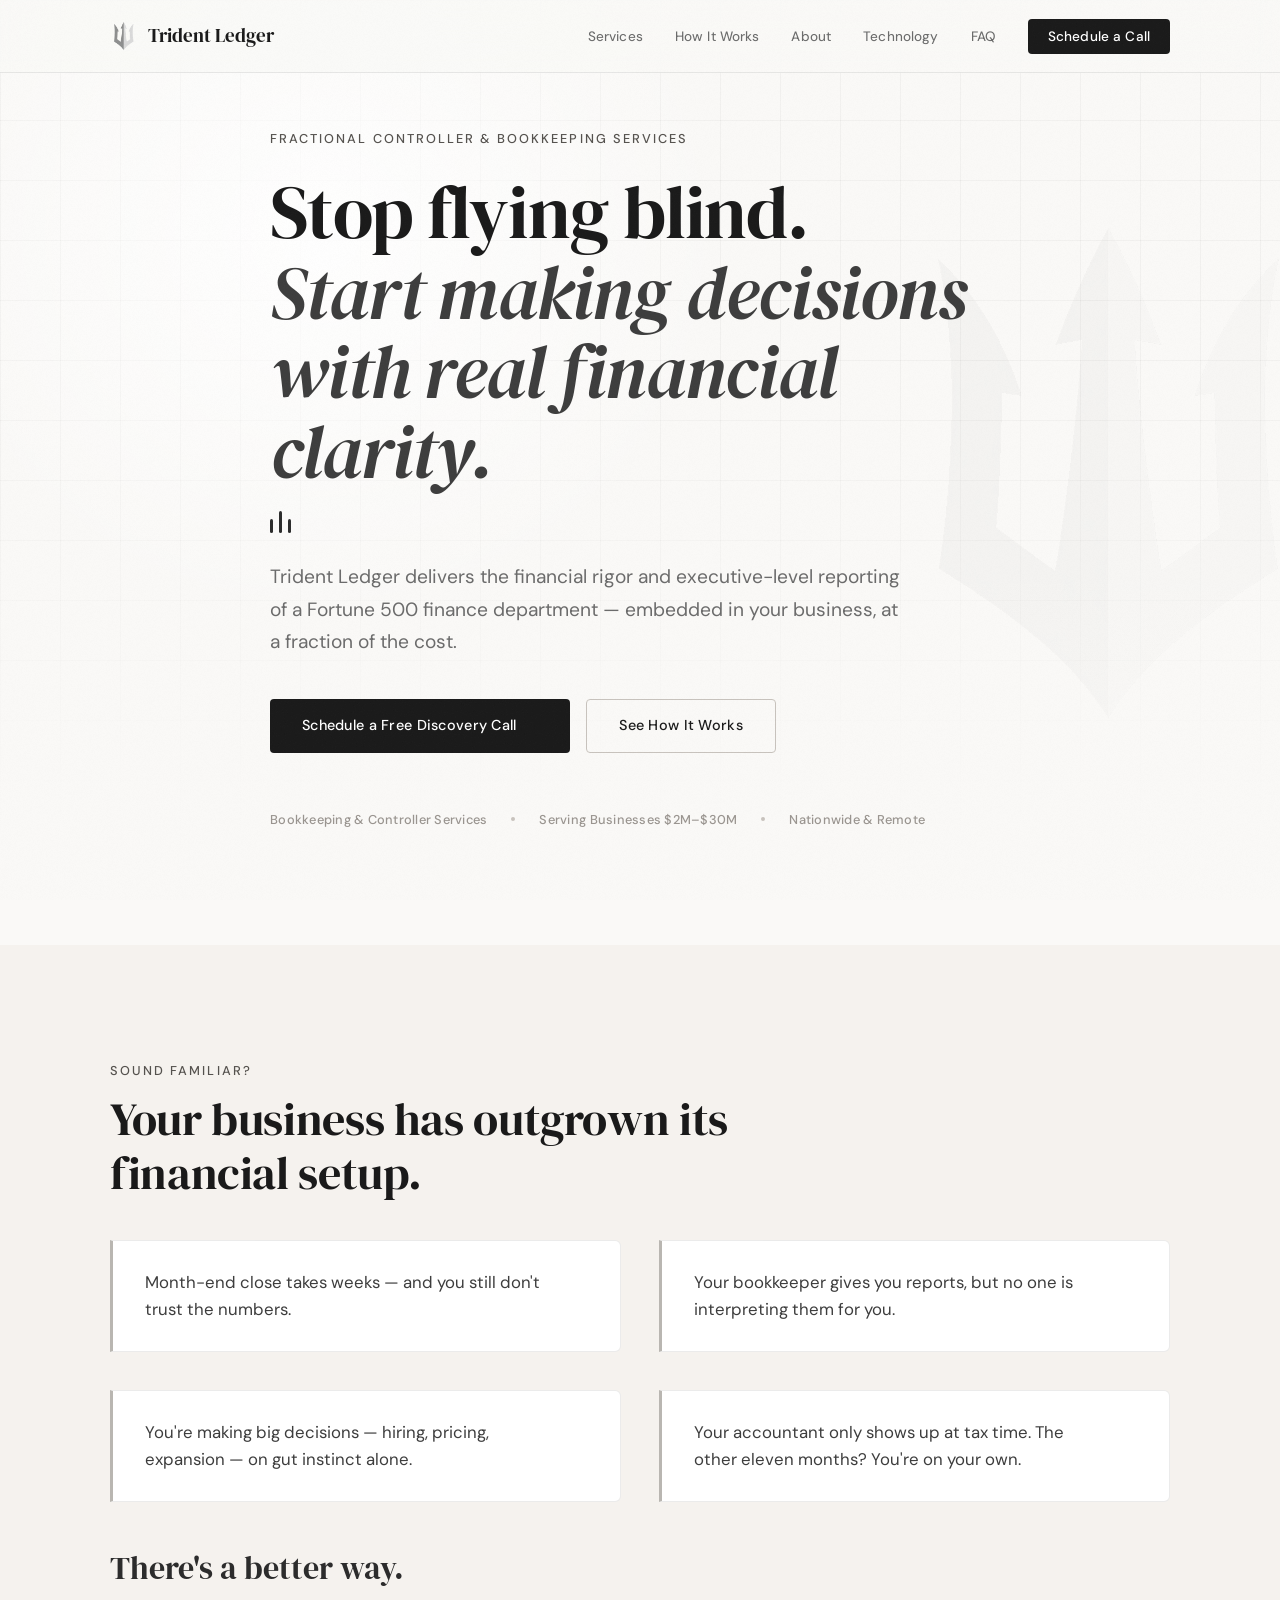
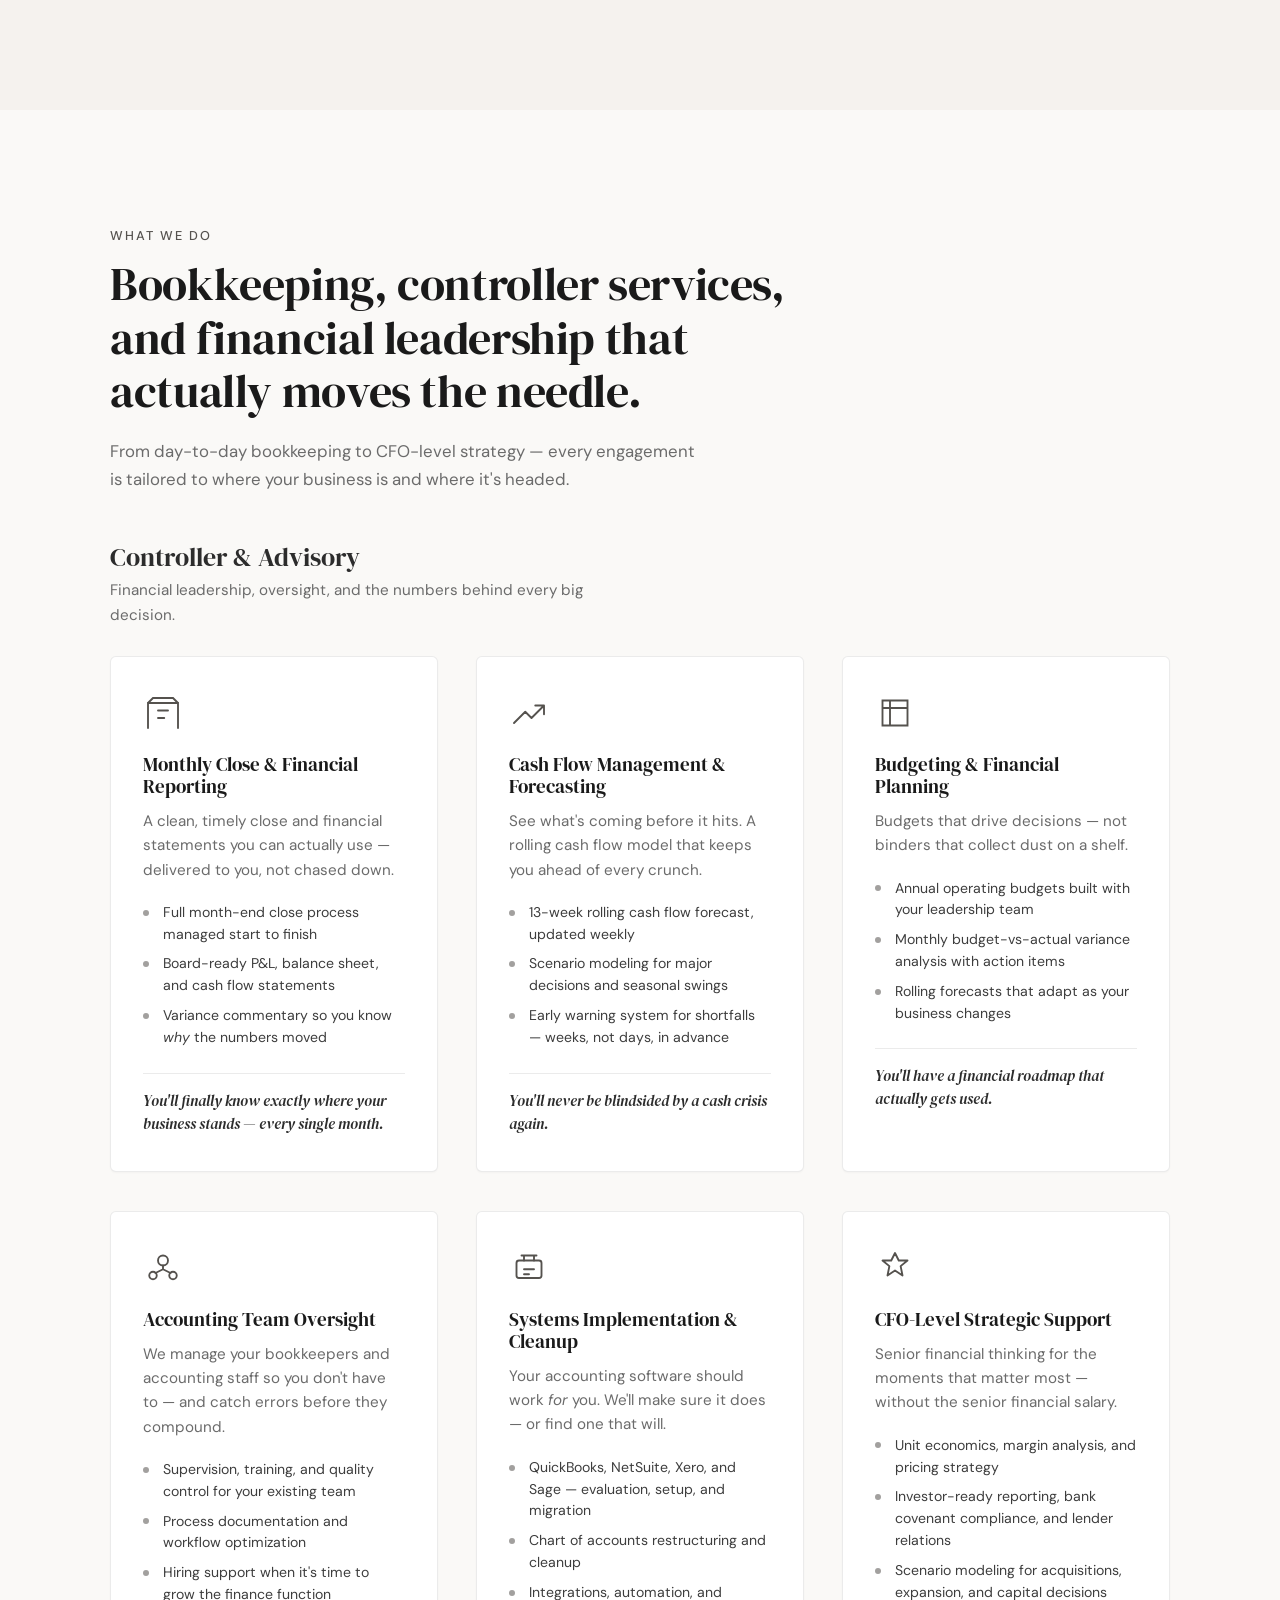
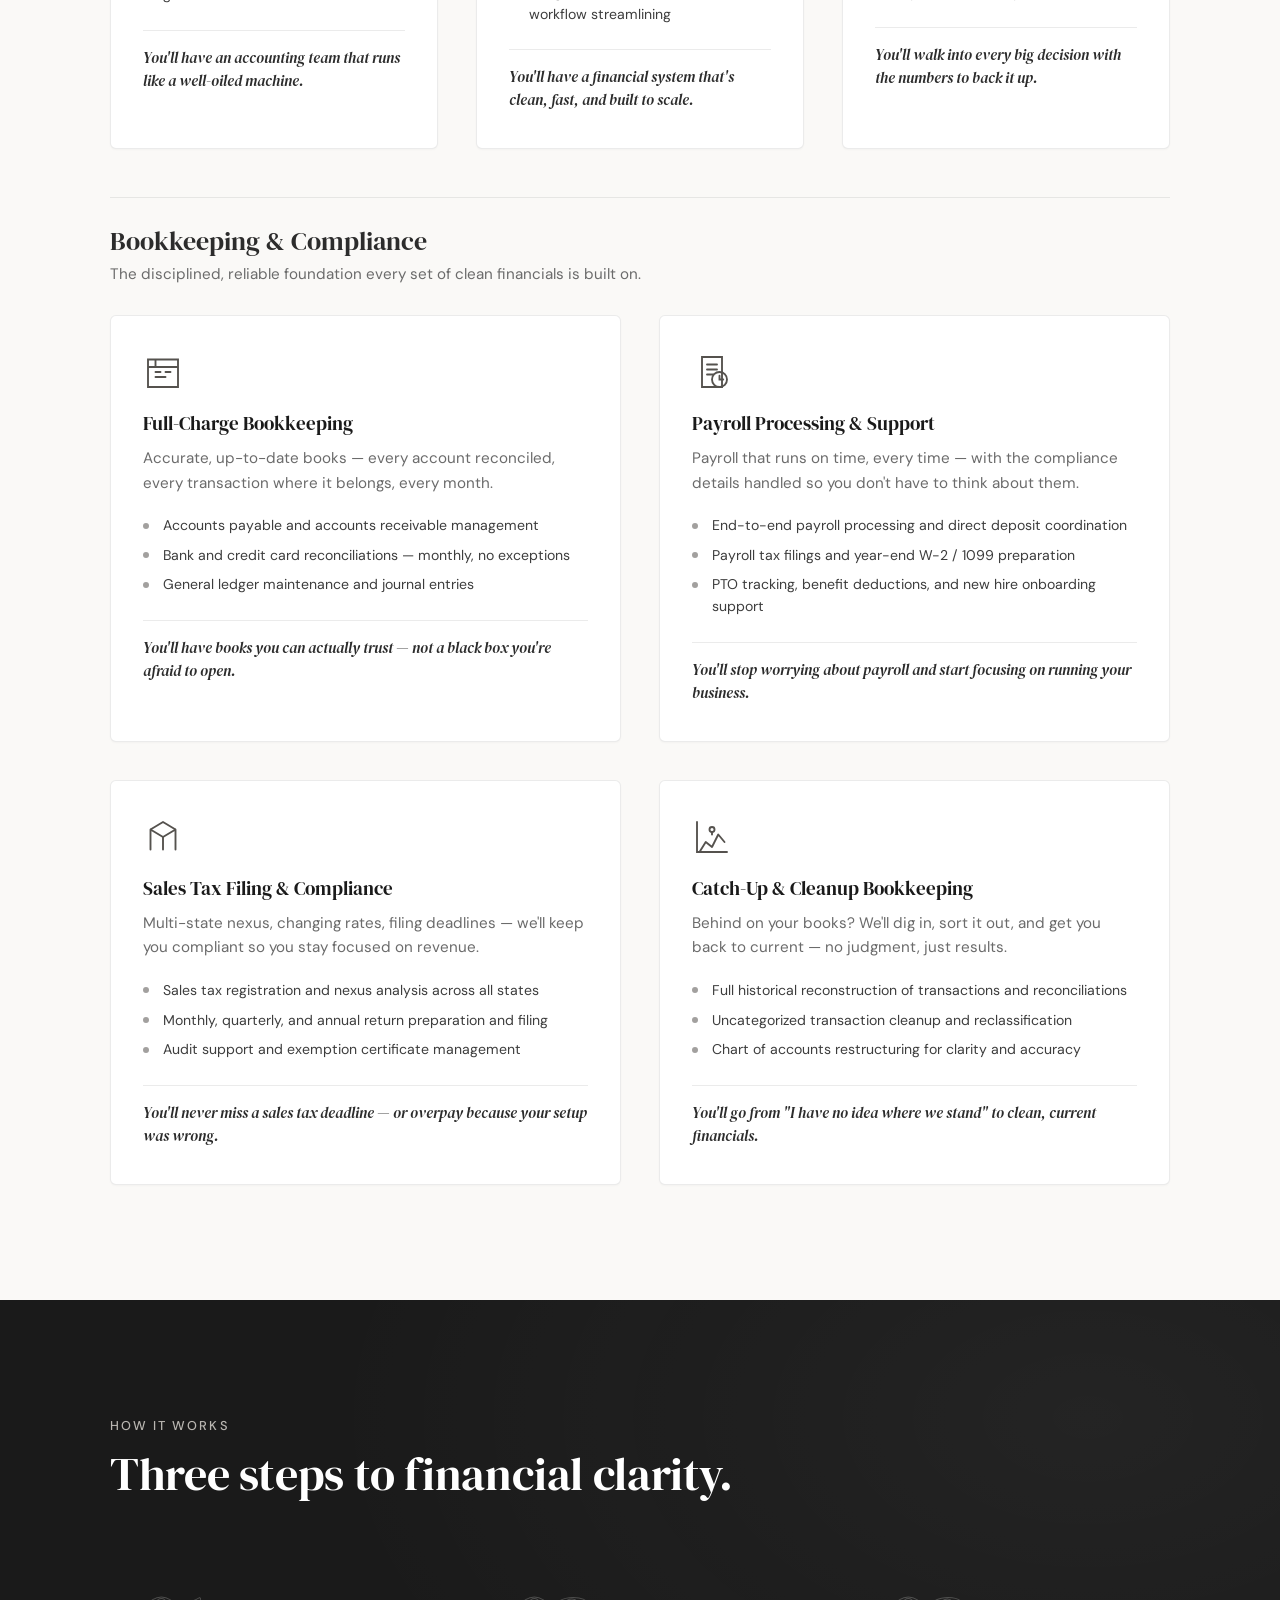
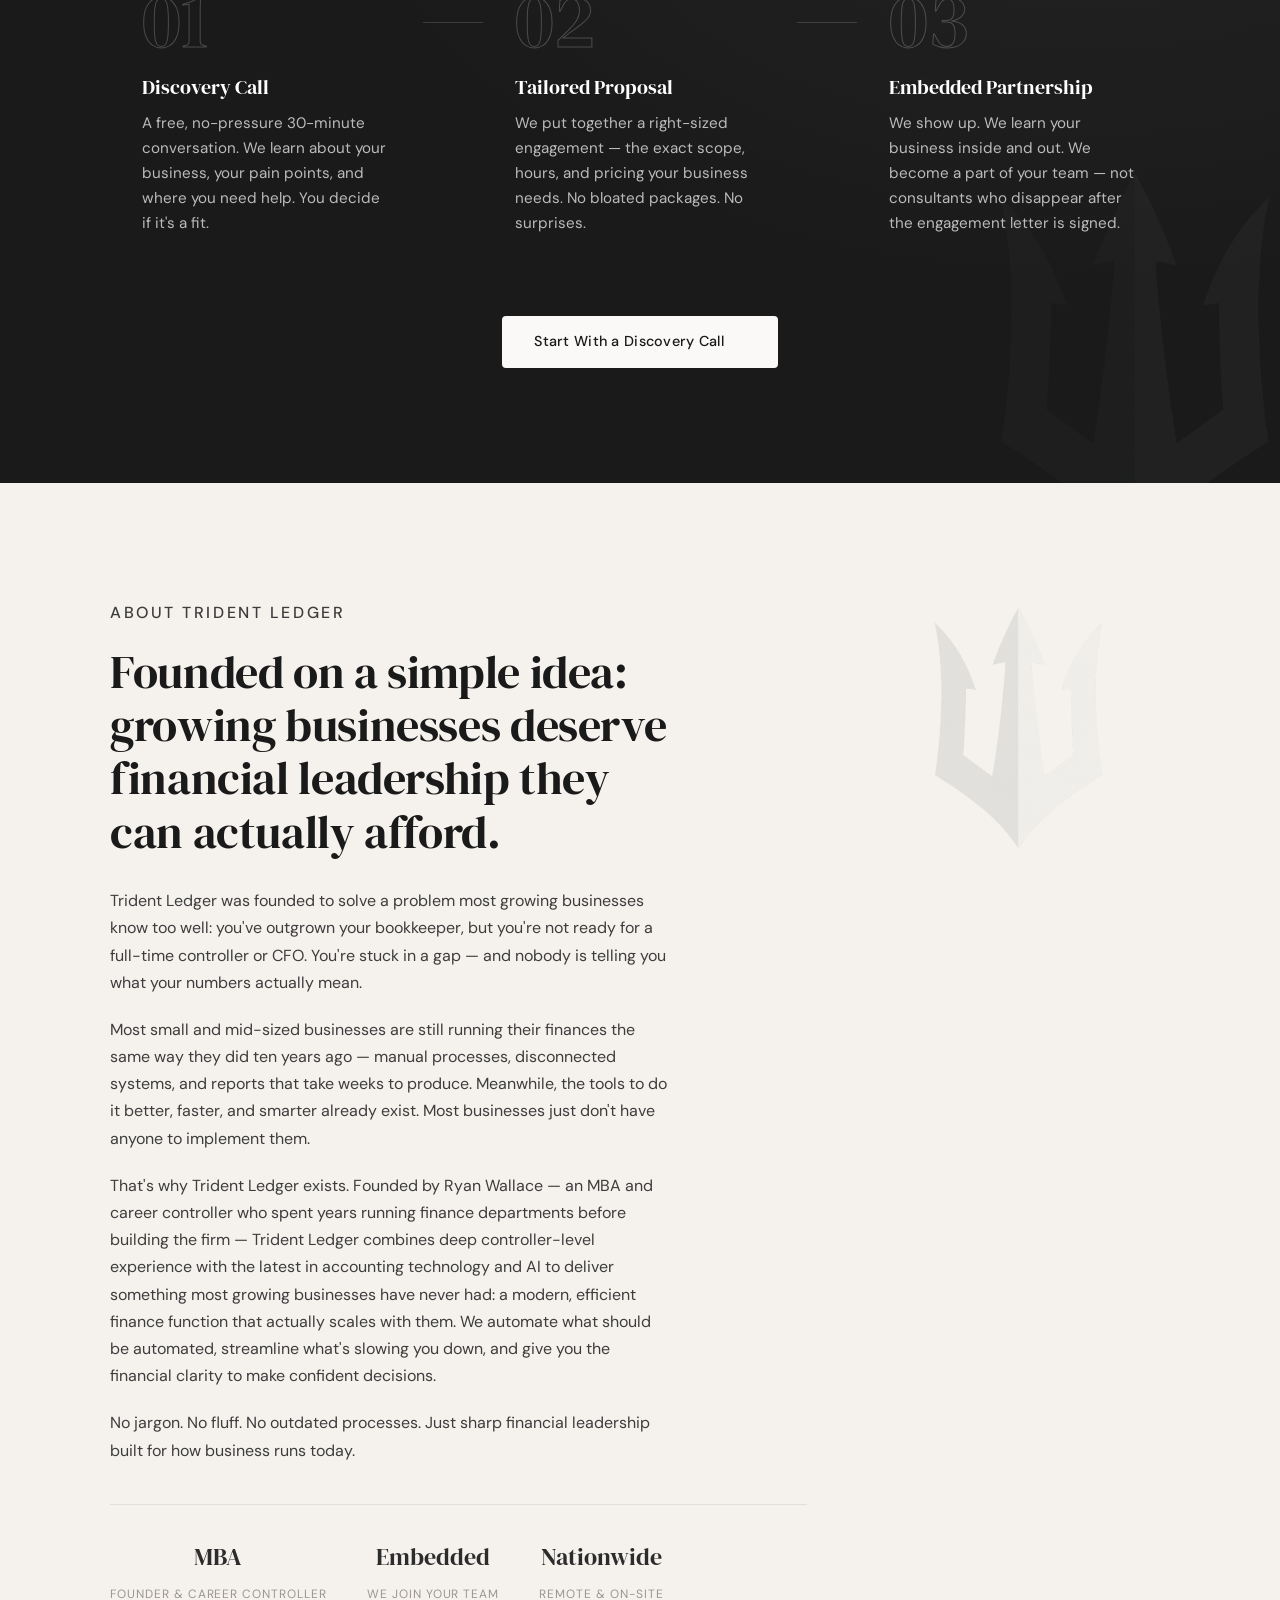
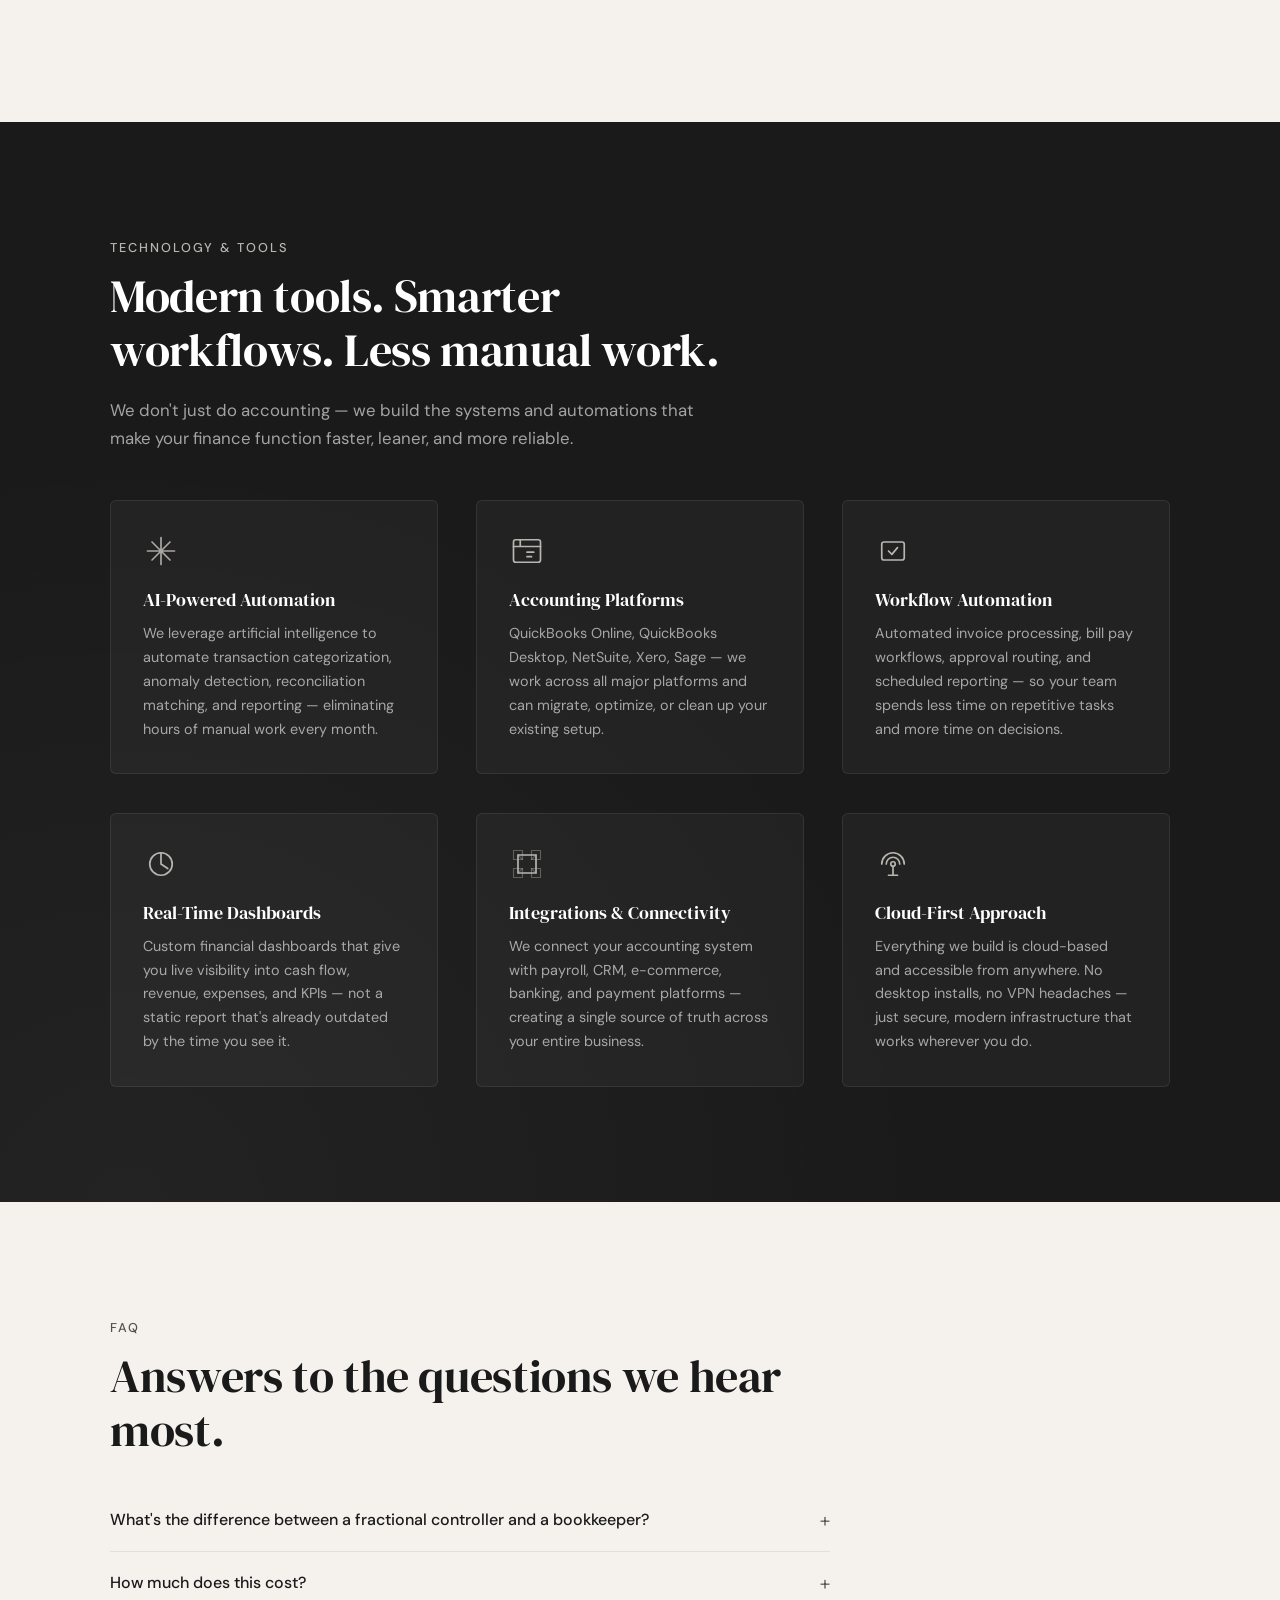
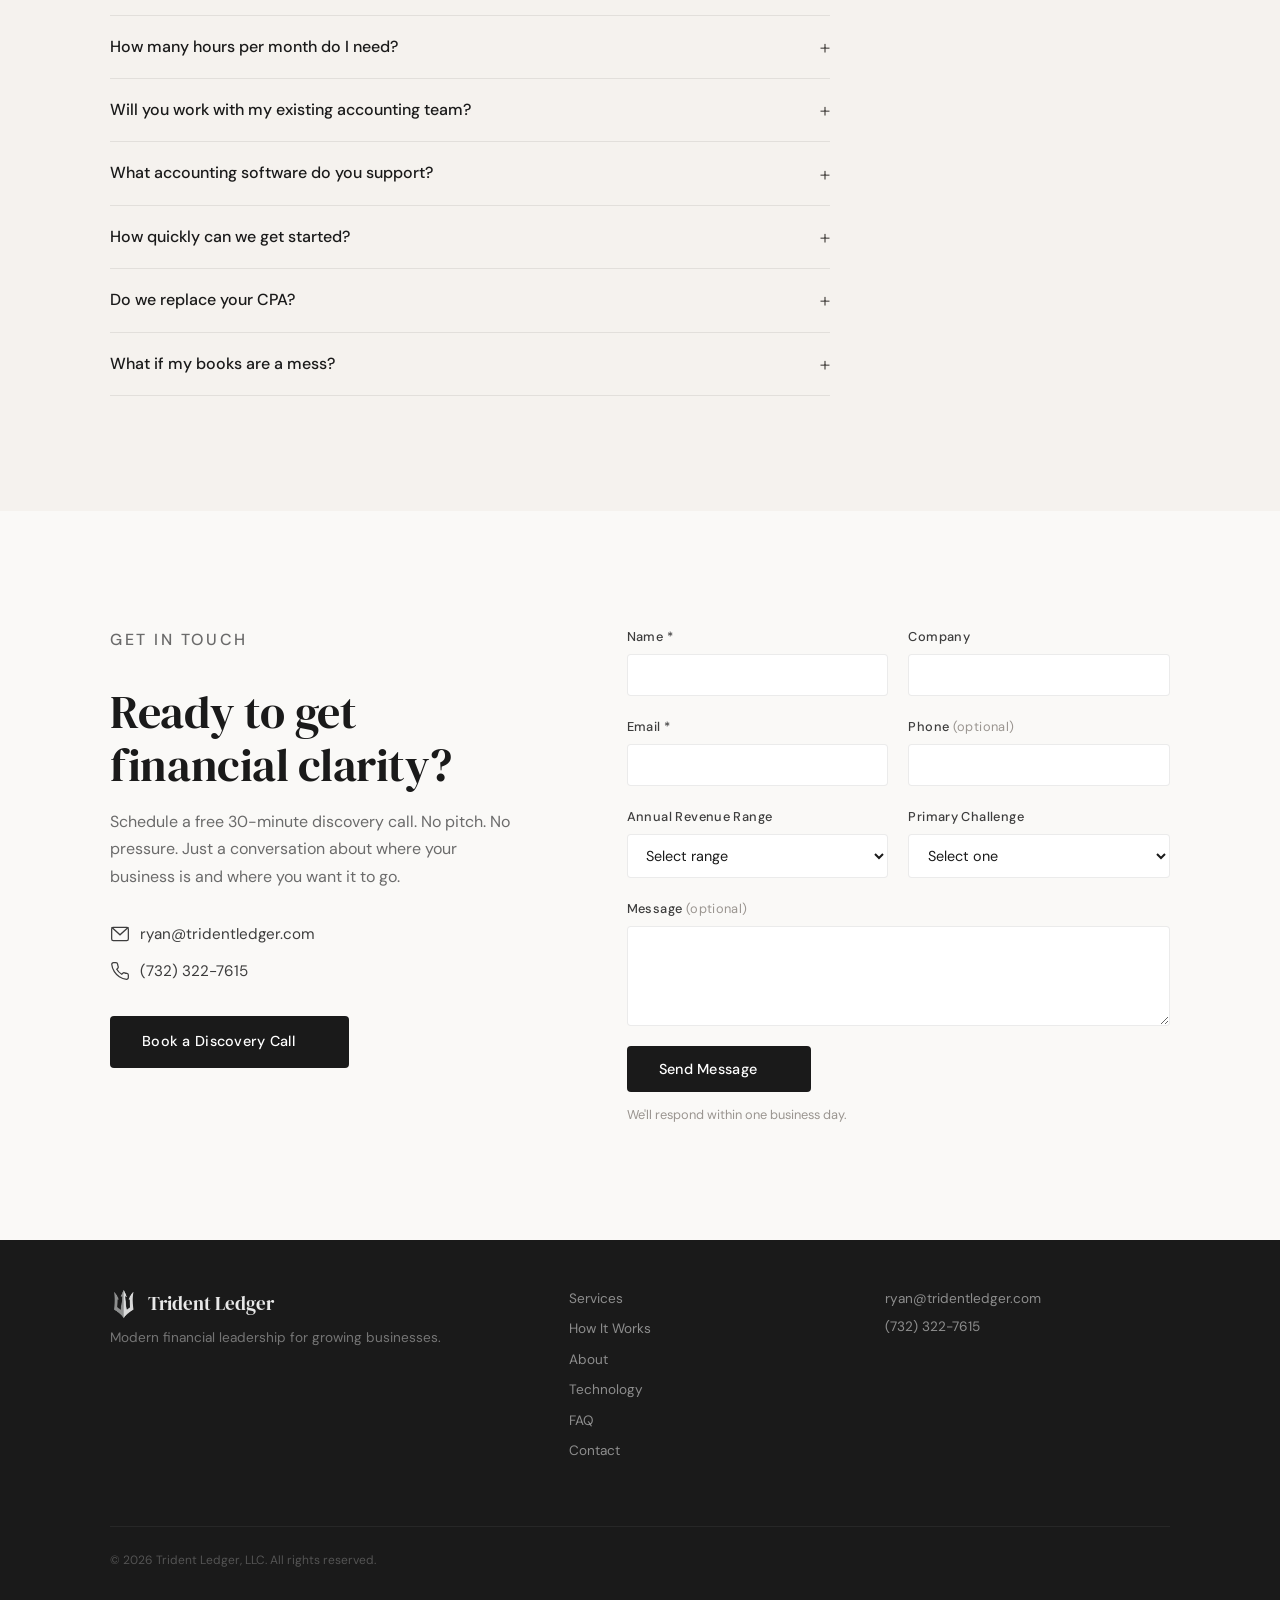
==== commit aec6c271: "Add files via upload" ====
--- a/index.html
+++ b/index.html
@@ -113,10 +113,6 @@
           <span class="hero-proof-item">Nationwide &amp; Remote</span>
         </div>
       </div>
-      <a href="#problem" class="scroll-cue" aria-label="Scroll to learn more">
-        <span class="scroll-cue-label">Scroll</span>
-        <span class="scroll-cue-line" aria-hidden="true"></span>
-      </a>
     </section>
 
     <!-- ============ THE PROBLEM ============ -->
@@ -142,28 +138,6 @@
       </div>
     </section>
 
-    <!-- ============ STAT BAND ============ -->
-    <section class="stats" aria-label="Engagement at a glance">
-      <div class="container stats-grid">
-        <div class="stat anim-scroll">
-          <span class="stat-value">13<span class="stat-unit">wk</span></span>
-          <span class="stat-label">Rolling cash flow visibility</span>
-        </div>
-        <div class="stat anim-scroll">
-          <span class="stat-value">$2<span class="stat-unit">M</span>–30<span class="stat-unit">M</span></span>
-          <span class="stat-label">Revenue range we serve</span>
-        </div>
-        <div class="stat anim-scroll">
-          <span class="stat-value">1–2<span class="stat-unit">wks</span></span>
-          <span class="stat-label">From signature to fully running</span>
-        </div>
-        <div class="stat anim-scroll">
-          <span class="stat-value">12<span class="stat-unit">mo</span></span>
-          <span class="stat-label">Financial leadership, year-round</span>
-        </div>
-      </div>
-    </section>
-
     <!-- ============ SERVICES ============ -->
     <section class="services" id="services" aria-labelledby="services-heading">
       <div class="container">
@@ -194,7 +168,7 @@
 
           <article class="service-card anim-scroll">
             <div class="service-icon" aria-hidden="true">
-              <svg viewBox="0 0 32 32"><path d="M4 24l7-7 5 5 12-14M26 8h-6M26 8v6" stroke="currentColor" stroke-width="1.5" fill="none" stroke-linecap="round" stroke-linejoin="round"/></svg>
+              <svg viewBox="0 0 32 32"><path d="M4 24l9-9 5 5 10-10M21 10h7M28 10v7" stroke="currentColor" stroke-width="1.5" fill="none" stroke-linecap="round" stroke-linejoin="round"/></svg>
             </div>
             <h3>Cash Flow Management &amp; Forecasting</h3>
             <p class="service-lead">See what's coming before it hits. A rolling cash flow model that keeps you ahead of every crunch.</p>
--- a/styles.css
+++ b/styles.css
@@ -371,48 +371,6 @@
 }
 .hero-mark img { width: 100%; }
 
-/* Scroll cue */
-.scroll-cue {
-  position: absolute;
-  bottom: 2.25rem;
-  left: 50%;
-  transform: translateX(-50%);
-  display: flex;
-  flex-direction: column;
-  align-items: center;
-  gap: 0.6rem;
-  z-index: 1;
-}
-.scroll-cue-label {
-  font-size: 0.66rem;
-  font-weight: 500;
-  letter-spacing: 0.28em;
-  text-transform: uppercase;
-  color: var(--color-warm-grey);
-}
-.scroll-cue-line {
-  width: 1px;
-  height: 44px;
-  background: var(--color-light-grey);
-  position: relative;
-  overflow: hidden;
-}
-.scroll-cue-line::after {
-  content: '';
-  position: absolute;
-  top: -50%;
-  left: 0;
-  width: 100%;
-  height: 50%;
-  background: var(--color-charcoal);
-  animation: scrollDrip 2.4s var(--ease-out) infinite;
-}
-@keyframes scrollDrip {
-  0%   { top: -50%; }
-  70%  { top: 100%; }
-  100% { top: 100%; }
-}
-
 .hero-content {
   position: relative;
   z-index: 1;
@@ -518,61 +476,6 @@
   font-size: clamp(1.5rem, 3vw, 2rem);
   color: var(--color-accent);
   margin-top: 1rem;
-}
-
-/* ========================================
-   STAT BAND
-   ======================================== */
-.stats {
-  background: var(--color-charcoal);
-  padding: clamp(3rem, 6vw, 4.5rem) 0;
-  position: relative;
-  overflow: hidden;
-}
-.stats::before {
-  content: '';
-  position: absolute;
-  inset: 0;
-  background: radial-gradient(ellipse at 20% 0%, rgba(255,255,255,0.05), transparent 55%);
-}
-
-.stats-grid {
-  display: grid;
-  grid-template-columns: repeat(4, 1fr);
-  gap: var(--gap);
-  position: relative;
-}
-
-.stat {
-  text-align: left;
-  padding-left: 1.5rem;
-  border-left: 1px solid rgba(250, 249, 247, 0.18);
-}
-
-.stat-value {
-  display: block;
-  font-family: var(--font-display);
-  font-size: clamp(2.2rem, 3.8vw, 3.2rem);
-  color: var(--color-off-white);
-  line-height: 1;
-  margin-bottom: 0.6rem;
-  letter-spacing: -0.01em;
-}
-
-.stat-unit {
-  font-size: 0.45em;
-  color: var(--color-warm-grey);
-  margin-left: 0.1em;
-  letter-spacing: 0.02em;
-}
-
-.stat-label {
-  display: block;
-  font-size: 0.78rem;
-  font-weight: 500;
-  letter-spacing: 0.06em;
-  text-transform: uppercase;
-  color: rgba(250, 249, 247, 0.45);
 }
 
 /* ========================================
@@ -1202,17 +1105,12 @@
   .btn, .service-card, .tech-card, .problem-card {
     transition: none;
   }
-  .scroll-cue-line::after { animation: none; }
 }
 
 /* ========================================
    RESPONSIVE
    ======================================== */
 @media (max-width: 1024px) {
-  .stats-grid {
-    grid-template-columns: repeat(2, 1fr);
-    gap: 2.5rem var(--gap);
-  }
   .hero-mark { opacity: 0.035; }
   .services-grid {
     grid-template-columns: repeat(2, 1fr);
@@ -1275,13 +1173,6 @@
   .hero-proof-divider { display: none; }
 
   .hero-mark { display: none; }
-  .scroll-cue { display: none; }
-
-  .stats-grid {
-    grid-template-columns: 1fr 1fr;
-    gap: 2rem 1.5rem;
-  }
-  .stat { padding-left: 1rem; }
 
   .problem-grid {
     grid-template-columns: 1fr;
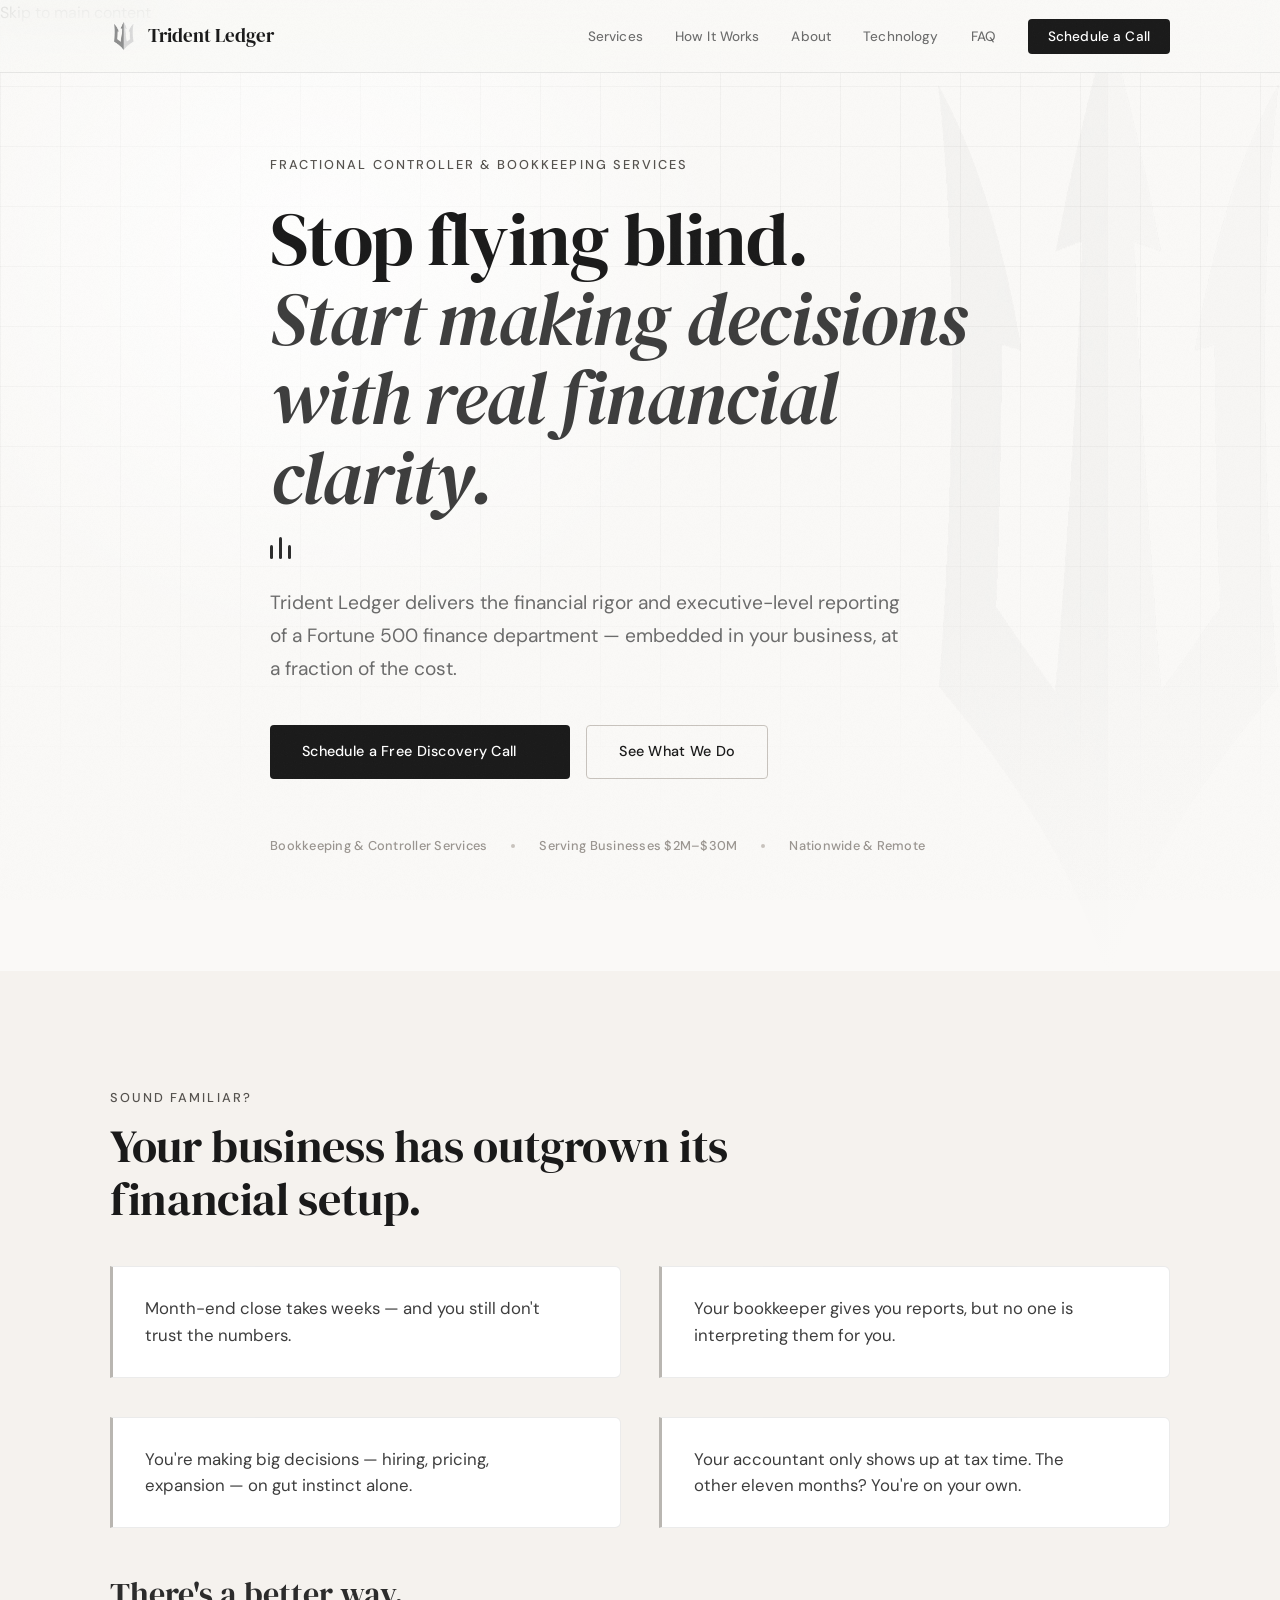
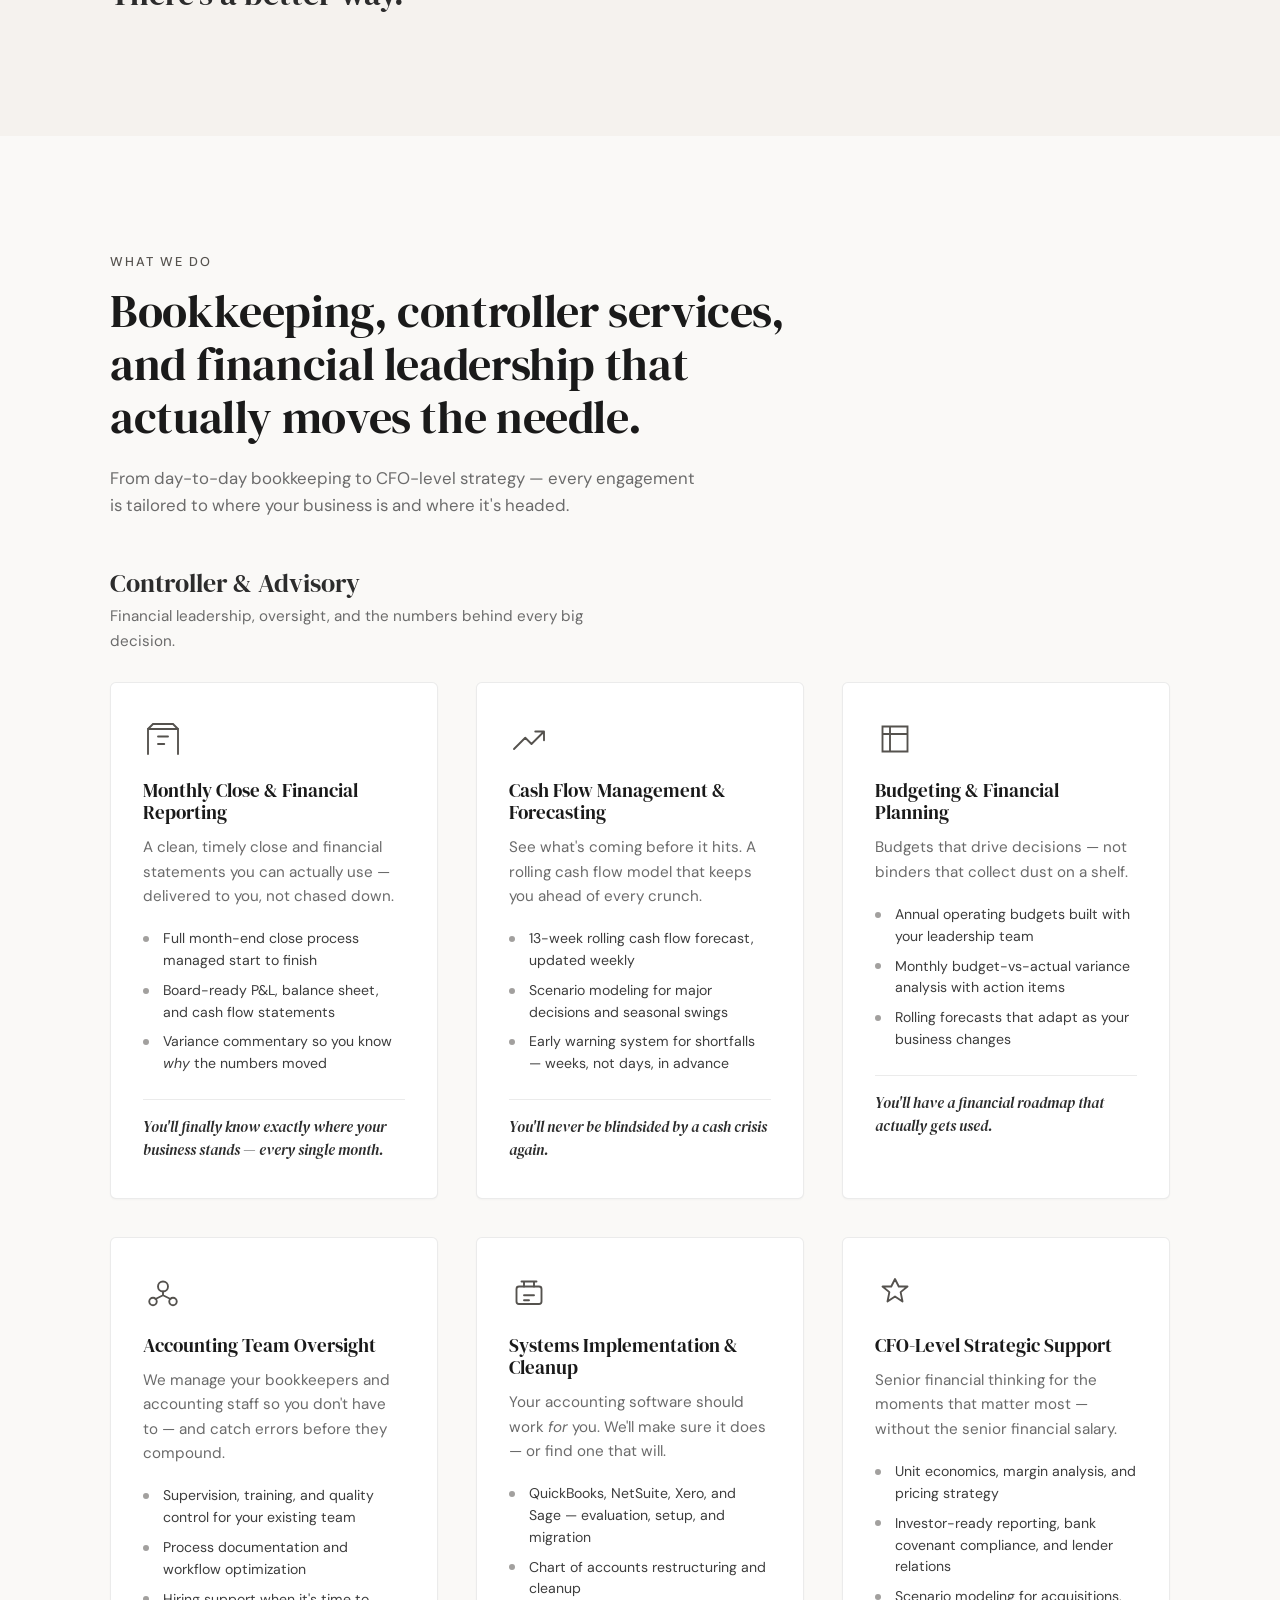
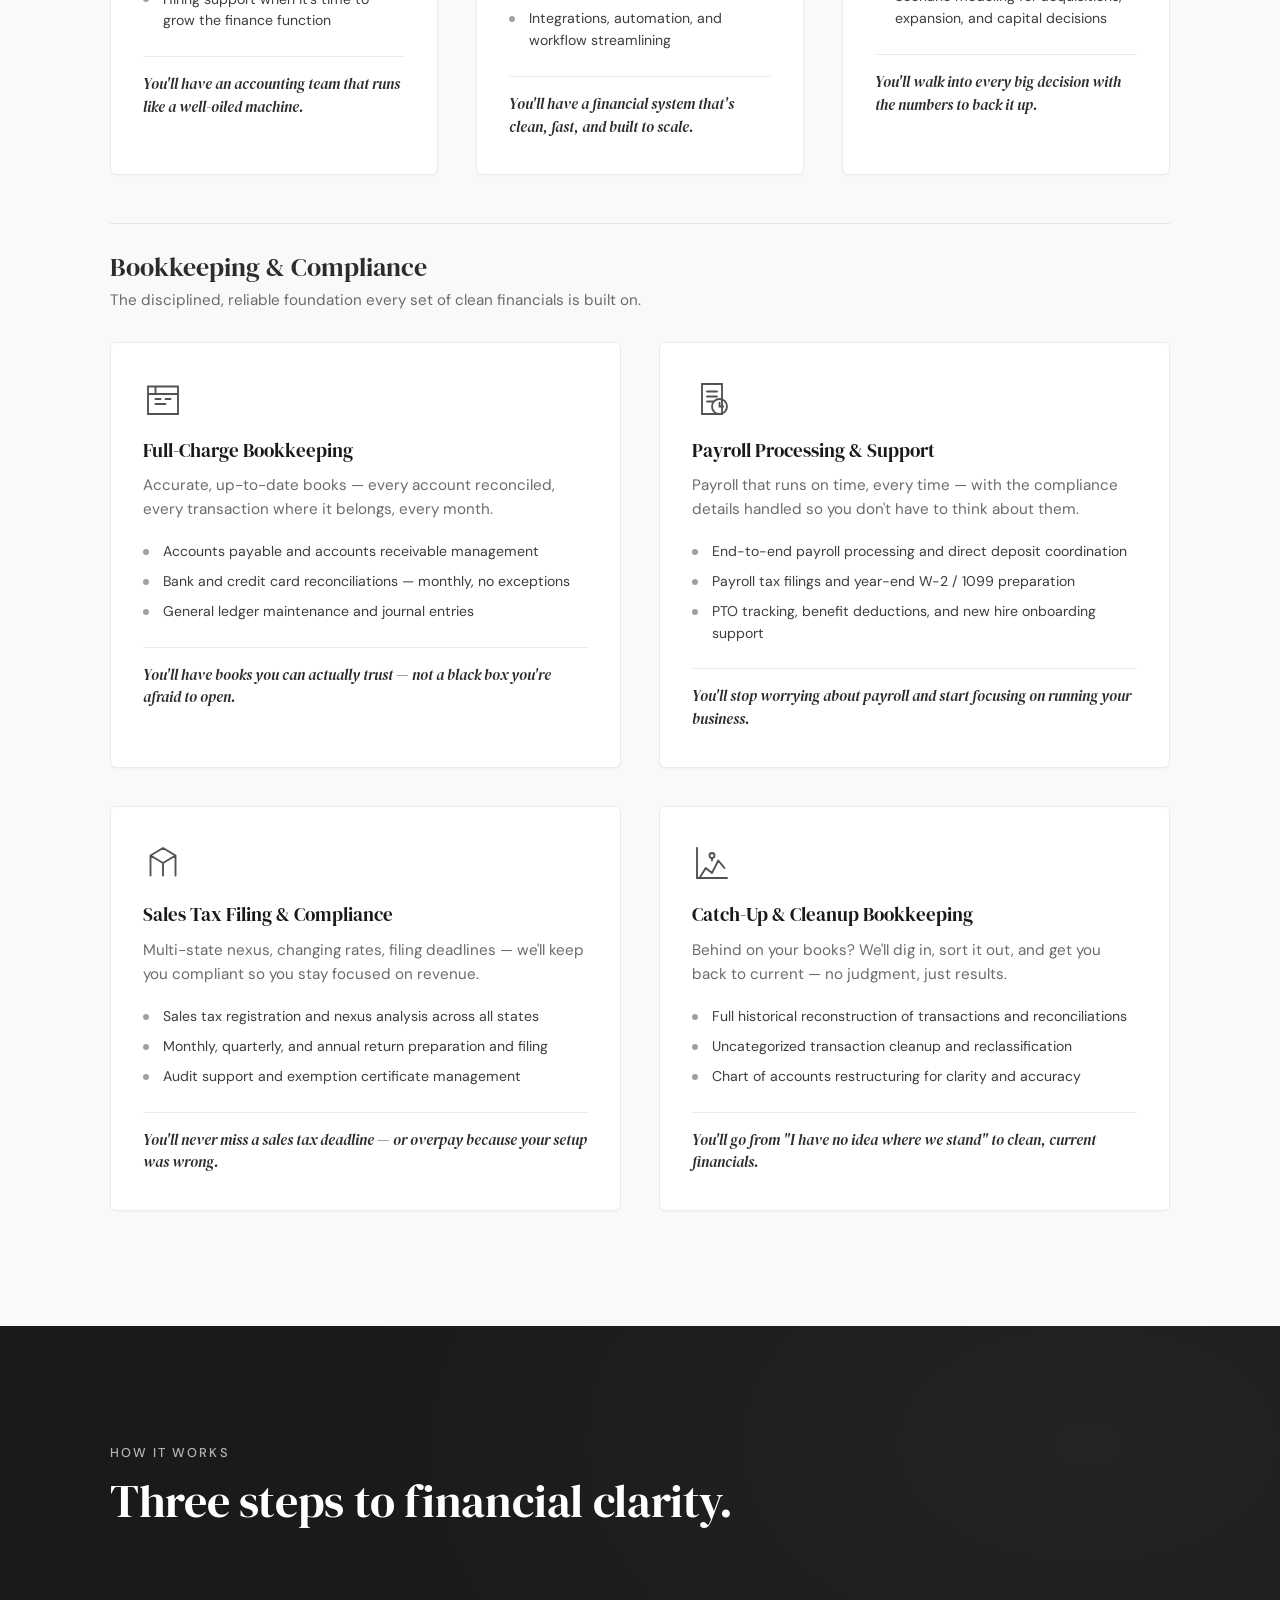
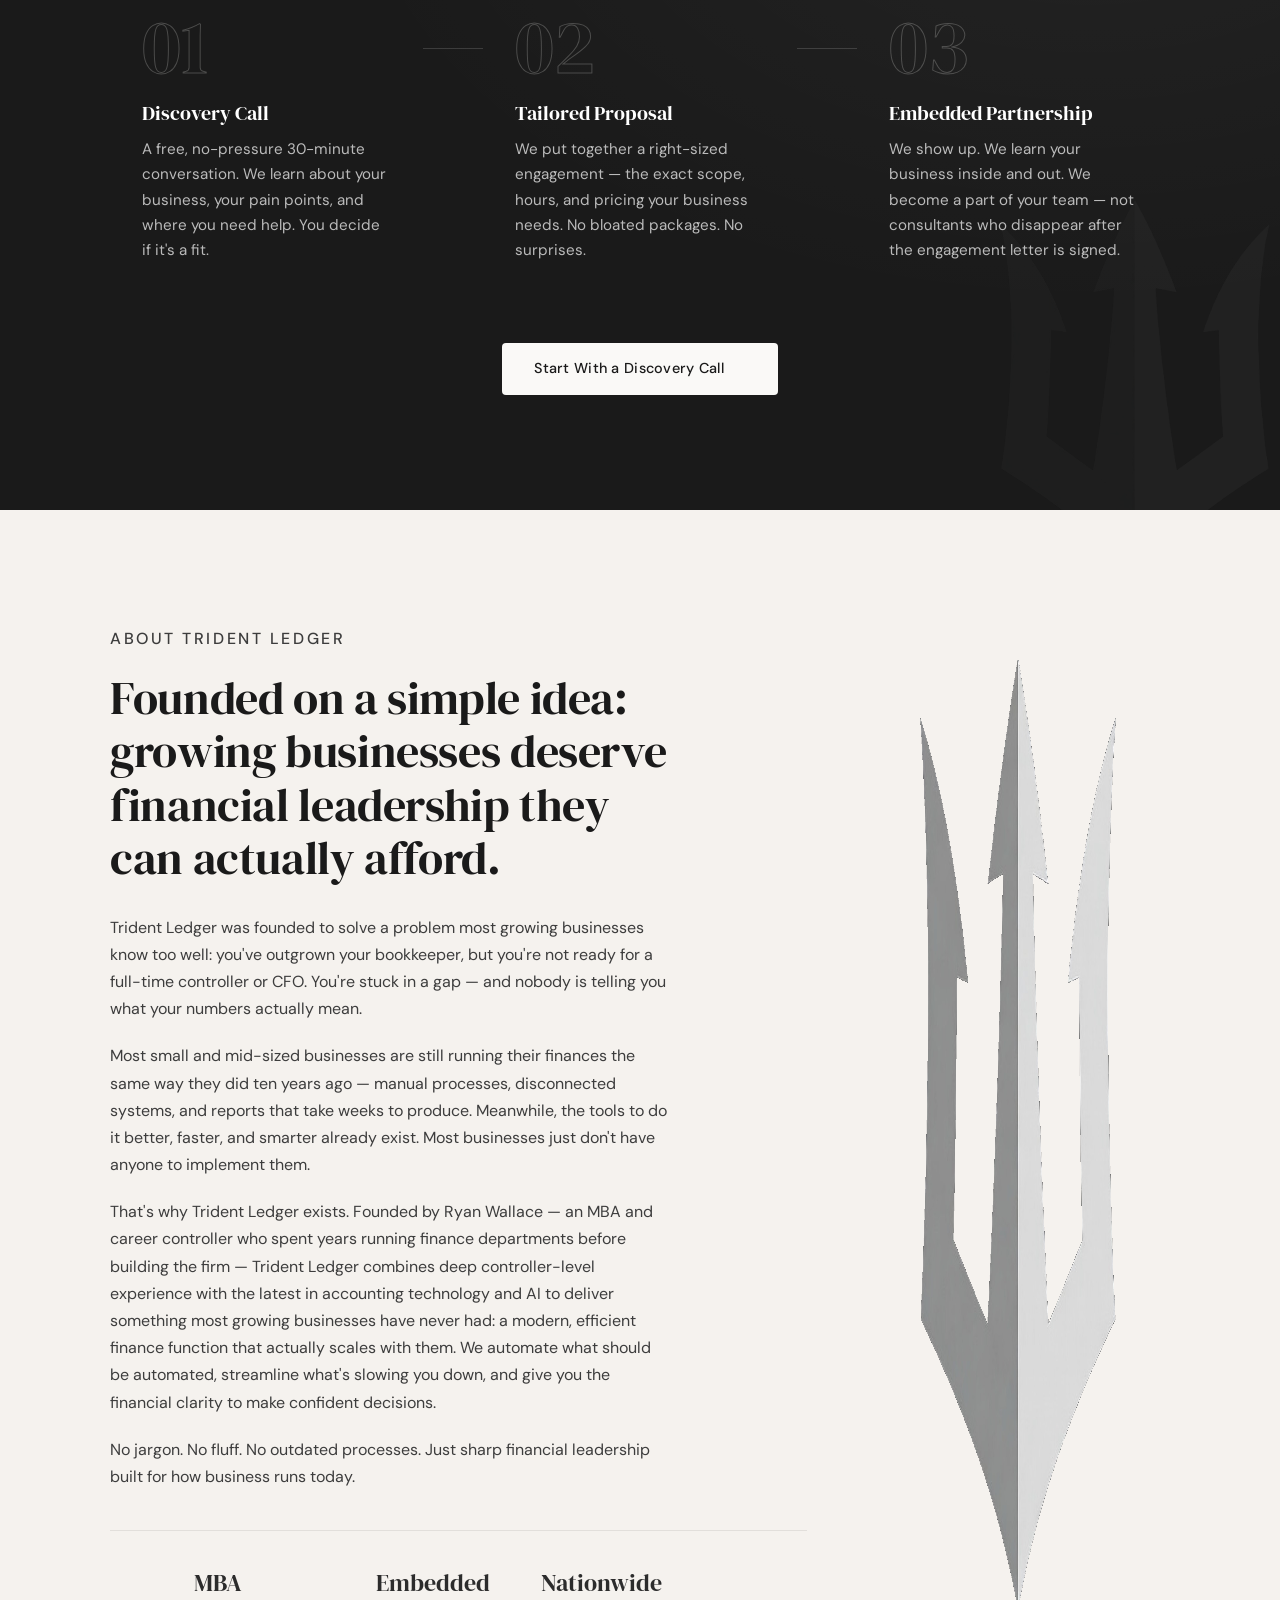
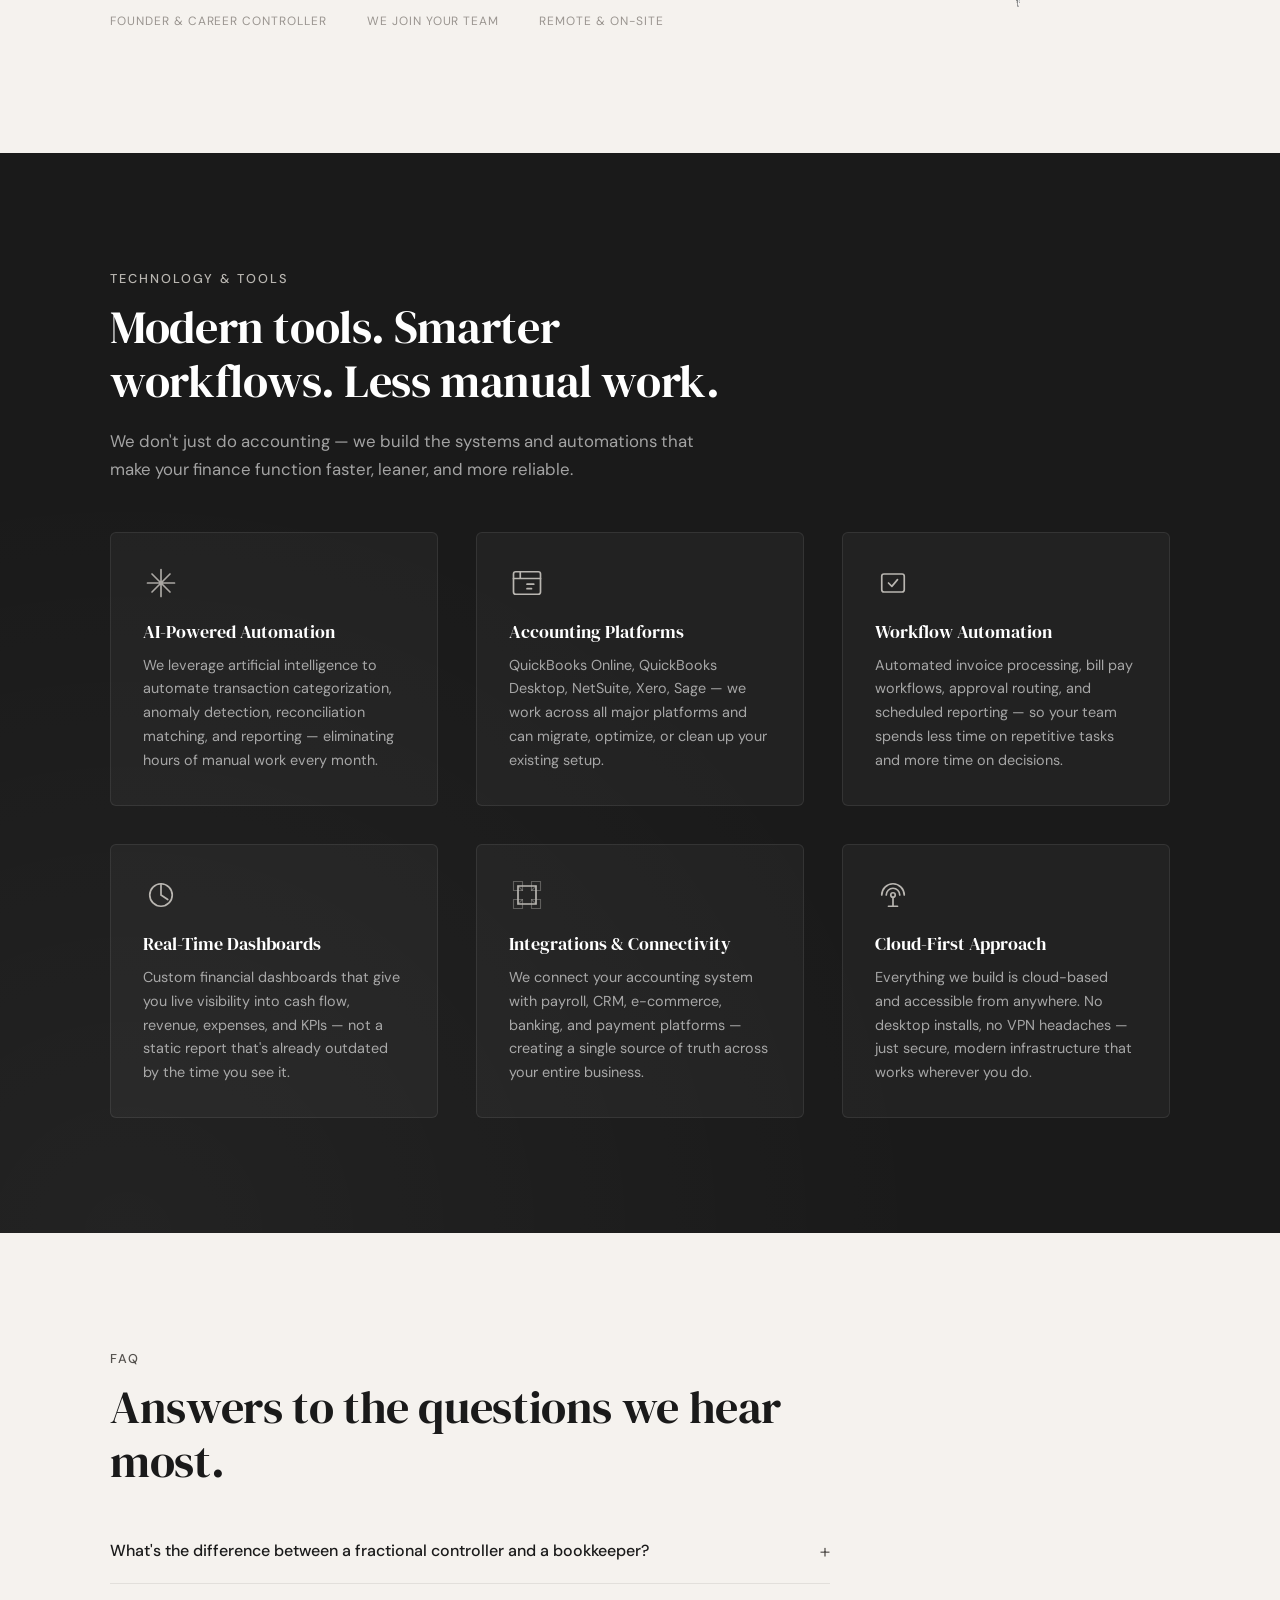
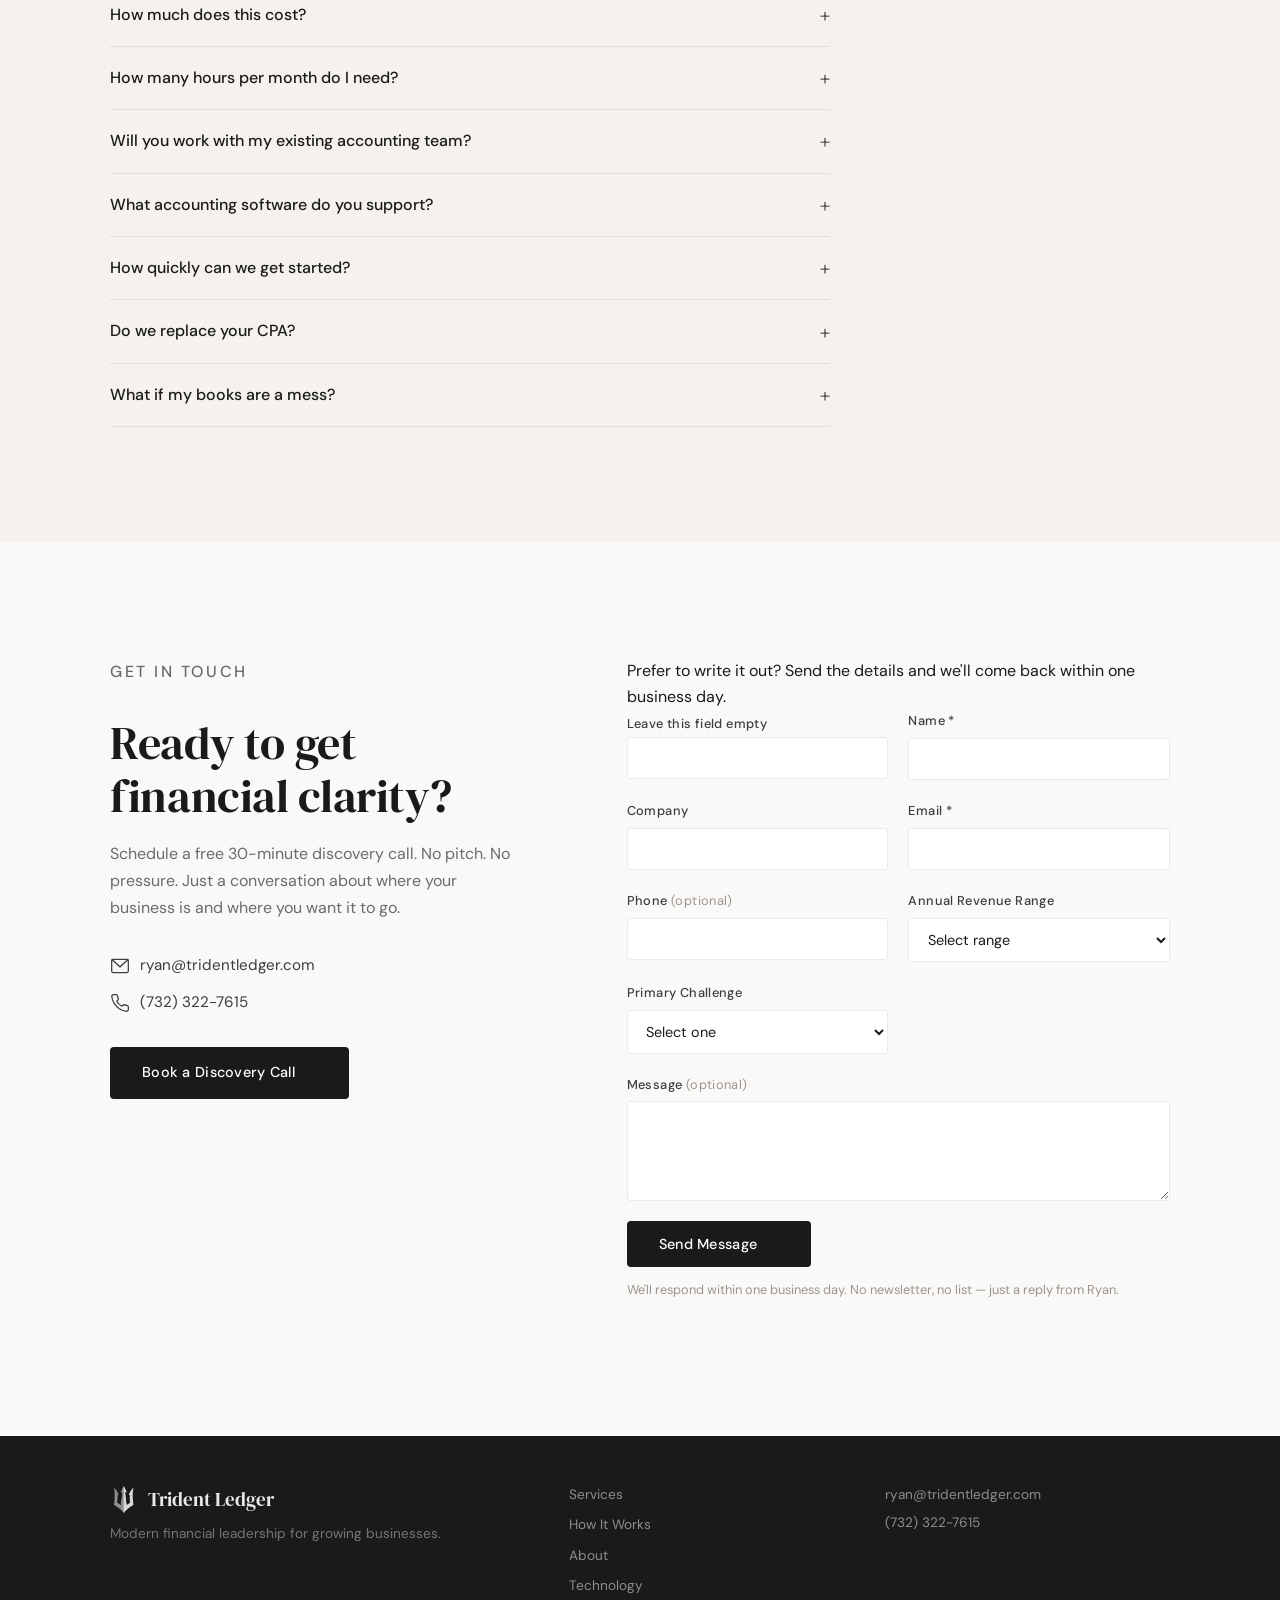
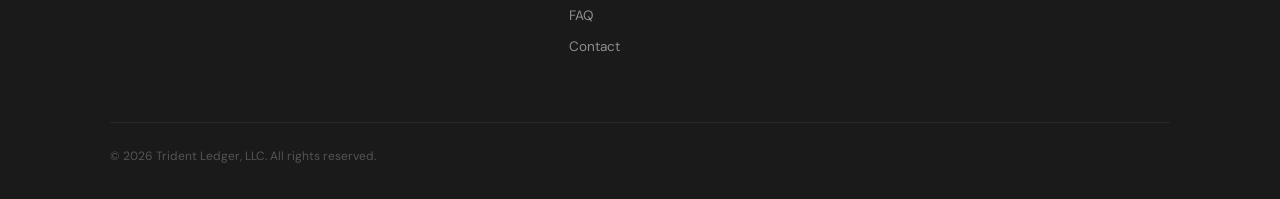
==== commit 249d6341: "Add files via upload" ====
--- a/index.html
+++ b/index.html
@@ -1,3 +1,8 @@
+<!-- ============================================================
+     TRIDENT LEDGER — IMPROVED BUILD (candidate, not yet deployed)
+     Based on the live index verified Jul 28, 2026.
+     See CHANGES.md in this folder for every change made.
+     ============================================================ -->
 <!DOCTYPE html>
 <html lang="en">
 <head>
@@ -7,19 +12,36 @@
   <title>Fractional Controller &amp; Bookkeeping Services | Trident Ledger</title>
   <meta name="description" content="Trident Ledger delivers fractional controller and bookkeeping services to growing businesses ($2M–$30M). Executive-level reporting, cash flow management, payroll, and strategic financial guidance — without the full-time cost.">
   <link rel="canonical" href="https://tridentledger.com/">
+  <meta name="theme-color" content="#1a1a1a">
+
+  <!-- Icons -->
+  <link rel="icon" href="/favicon-32.png" sizes="32x32" type="image/png">
+  <link rel="icon" href="/icon-192.png" sizes="192x192" type="image/png">
+  <link rel="apple-touch-icon" href="/apple-touch-icon.png">
+  <link rel="manifest" href="/site.webmanifest">
 
   <!-- Open Graph -->
-  <meta property="og:title" content="Fractional Controller & Bookkeeping Services | Trident Ledger">
+  <meta property="og:title" content="Fractional Controller &amp; Bookkeeping Services | Trident Ledger">
   <meta property="og:description" content="Executive-level financial leadership and bookkeeping for growing businesses. Fractional controller services, cash flow management, payroll, and strategic guidance — at a fraction of the cost.">
   <meta property="og:url" content="https://tridentledger.com/">
   <meta property="og:type" content="website">
   <meta property="og:image" content="https://tridentledger.com/og-image.png">
   <meta property="og:site_name" content="Trident Ledger">
+  <meta property="og:image:width" content="1200">
+  <meta property="og:image:height" content="630">
+  <meta property="og:image:alt" content="Trident Ledger — fractional controller and bookkeeping services for businesses $2M–$30M.">
+  <meta property="og:locale" content="en_US">
+
+  <!-- Twitter / X -->
+  <meta name="twitter:card" content="summary_large_image">
+  <meta name="twitter:title" content="Fractional Controller &amp; Bookkeeping Services | Trident Ledger">
+  <meta name="twitter:description" content="Executive-level financial leadership and bookkeeping for growing businesses — at a fraction of the cost of a full-time hire.">
+  <meta name="twitter:image" content="https://tridentledger.com/og-image.png">
 
   <!-- Fonts -->
   <link rel="preconnect" href="https://fonts.googleapis.com">
   <link rel="preconnect" href="https://fonts.gstatic.com" crossorigin>
-  <link href="https://fonts.googleapis.com/css2?family=DM+Serif+Display:ital@0;1&family=DM+Sans:ital,opsz,wght@0,9..40,300..700;1,9..40,300..700&display=swap" rel="stylesheet">
+  <link href="https://fonts.googleapis.com/css2?family=DM+Serif+Display:ital@0;1&amp;family=DM+Sans:ital,opsz,wght@0,9..40,300..700;1,9..40,300..700&amp;display=swap" rel="stylesheet">
 
   <link rel="stylesheet" href="styles.css">
 
@@ -57,8 +79,84 @@
     "priceRange": "$$"
   }
   </script>
+
+  <!-- FAQ Schema — generated from the FAQ section below; keep in sync if copy changes -->
+  <script type="application/ld+json">
+  {
+    "@context": "https://schema.org",
+    "@type": "FAQPage",
+    "mainEntity": [
+      {
+        "@type": "Question",
+        "name": "What's the difference between a fractional controller and a bookkeeper?",
+        "acceptedAnswer": {
+          "@type": "Answer",
+          "text": "A bookkeeper records transactions and keeps your books up to date. A controller interprets those numbers, manages the close process, builds forecasts, and provides the financial leadership to drive decisions. Think of it this way: a bookkeeper tells you what happened. A controller tells you what it means and what to do next."
+        }
+      },
+      {
+        "@type": "Question",
+        "name": "How much does this cost?",
+        "acceptedAnswer": {
+          "@type": "Answer",
+          "text": "Every engagement is scoped to fit your business. Most clients invest between $3,000 and $8,000 per month depending on complexity, volume, and the level of strategic support they need. We'll give you a clear, fixed quote after the discovery call — no hidden fees, no hourly surprises."
+        }
+      },
+      {
+        "@type": "Question",
+        "name": "How many hours per month do I need?",
+        "acceptedAnswer": {
+          "@type": "Answer",
+          "text": "It depends on your business. Some clients need 15–20 hours a month for close and reporting. Others need 30–40+ hours for deeper financial planning and team oversight. We'll recommend the right level during the discovery call — and we can always adjust as your needs change."
+        }
+      },
+      {
+        "@type": "Question",
+        "name": "Will you work with my existing accounting team?",
+        "acceptedAnswer": {
+          "@type": "Answer",
+          "text": "Absolutely. That's one of the things we do best. We'll manage and mentor your bookkeepers, set up quality controls, and fill the gaps in your current team — not replace people who are doing good work."
+        }
+      },
+      {
+        "@type": "Question",
+        "name": "What accounting software do you support?",
+        "acceptedAnswer": {
+          "@type": "Answer",
+          "text": "We work with QuickBooks Online, QuickBooks Desktop, NetSuite, Xero, and Sage. If you're on a different platform, let's talk — our team has worked across most major systems and can adapt quickly."
+        }
+      },
+      {
+        "@type": "Question",
+        "name": "How quickly can we get started?",
+        "acceptedAnswer": {
+          "@type": "Answer",
+          "text": "Most engagements are up and running within 1–2 weeks of signing the agreement. If your books are in rough shape, we may start with a cleanup phase before moving into ongoing services. Either way, you'll see progress fast."
+        }
+      },
+      {
+        "@type": "Question",
+        "name": "Do we replace your CPA?",
+        "acceptedAnswer": {
+          "@type": "Answer",
+          "text": "No — and we'll make their life a lot easier. Trident Ledger is not a CPA firm, but we work closely with your tax preparer to make sure they have clean, organized financials at year-end. Many of our clients tell us their CPA fees went down after working with us because the books are in much better shape."
+        }
+      },
+      {
+        "@type": "Question",
+        "name": "What if my books are a mess?",
+        "acceptedAnswer": {
+          "@type": "Answer",
+          "text": "That's not a dealbreaker — it's actually one of the most common starting points. We'll assess the damage, put together a cleanup plan, and get your books in shape before transitioning to ongoing monthly services. It's what we do."
+        }
+      }
+    ]
+  }
+  </script>
 </head>
 <body>
+
+  <a href="#main" class="skip-link">Skip to main content</a>
 
   <!-- ============ NAVIGATION ============ -->
   <header class="site-header" id="top">
@@ -67,10 +165,10 @@
         <img src="logo-small.png" alt="Trident Ledger logo" class="logo-icon" width="28" height="30" loading="eager">
         <span class="logo-text">Trident Ledger</span>
       </a>
-      <button class="nav-toggle" aria-label="Toggle menu" aria-expanded="false">
+      <button class="nav-toggle" type="button" aria-label="Open menu" aria-expanded="false" aria-controls="primary-nav">
         <span></span><span></span><span></span>
       </button>
-      <ul class="nav-links">
+      <ul class="nav-links" id="primary-nav">
         <li><a href="#services">Services</a></li>
         <li><a href="#how-it-works">How It Works</a></li>
         <li><a href="#about">About</a></li>
@@ -81,14 +179,14 @@
     </nav>
   </header>
 
-  <main>
+  <main id="main" tabindex="-1">
 
     <!-- ============ HERO ============ -->
     <section class="hero" aria-labelledby="hero-heading">
       <div class="hero-bg" aria-hidden="true">
         <div class="hero-grid"></div>
         <div class="hero-glow"></div>
-        <div class="hero-mark"><img src="logo.png" alt="" loading="eager"></div>
+        <div class="hero-mark"><img src="logo.png" alt="" width="946" height="1013" loading="eager" decoding="async"></div>
         <div class="hero-gradient"></div>
       </div>
       <div class="container hero-content">
@@ -103,7 +201,7 @@
         </p>
         <div class="hero-ctas anim-fade-up anim-delay-3">
           <a href="#contact" class="btn btn-primary">Schedule a Free Discovery Call</a>
-          <a href="#services" class="btn btn-ghost">See How It Works</a>
+          <a href="#services" class="btn btn-ghost">See What We Do</a>
         </div>
         <div class="hero-proof anim-fade-up anim-delay-4">
           <span class="hero-proof-item">Bookkeeping &amp; Controller Services</span>
@@ -363,14 +461,14 @@
           </div>
           <div class="about-visual anim-scroll">
             <div class="about-shape">
-              <img src="logo.png" alt="Trident Ledger trident mark" style="width:100%;max-width:240px;margin:0 auto;display:block;opacity:0.18;">
-            </div>
-          </div>
-        </div>
-      </div>
-    </section>
-
-    <!-- ============ TECHNOLOGY & TOOLS ============ -->
+              <img src="logo.png" alt="" class="about-mark" width="946" height="1013" loading="lazy" decoding="async">
+            </div>
+          </div>
+        </div>
+      </div>
+    </section>
+
+    <!-- ============ TECHNOLOGY AND TOOLS ============ -->
     <section class="tech-tools" id="technology" aria-labelledby="tech-heading">
       <div class="container">
         <p class="section-eyebrow anim-scroll">Technology &amp; Tools</p>
@@ -498,22 +596,30 @@
                 (732) 322-7615
               </a>
             </div>
-            <!-- CALENDLY: Replace #contact-form with your Calendly link when ready -->
+            <!-- CALENDLY: swap this href for your Calendly URL when ready. -->
             <a href="#contact-form" class="btn btn-primary contact-book-btn">Book a Discovery Call</a>
           </div>
-          <div class="contact-form-wrap anim-scroll">
+          <div class="contact-form-wrap anim-scroll" id="contact-form">
+            <p class="form-intro">Prefer to write it out? Send the details and we'll come back within one business day.</p>
             <form class="contact-form" action="https://formspree.io/f/xojkbnyv" method="POST" novalidate>
+              <input type="hidden" name="_subject" value="New discovery call request — tridentledger.com">
+              <div class="form-hp" aria-hidden="true">
+                <label for="company-website">Leave this field empty</label>
+                <input type="text" id="company-website" name="_gotcha" tabindex="-1" autocomplete="off">
+              </div>
               <div class="form-group">
-                <label for="name">Name <span aria-hidden="true">*</span></label>
-                <input type="text" id="name" name="name" required autocomplete="name">
+                <label for="name">Name <span class="label-req" aria-hidden="true">*</span></label>
+                <input type="text" id="name" name="name" required autocomplete="name" aria-describedby="name-error">
+                <p class="field-error" id="name-error" hidden></p>
               </div>
               <div class="form-group">
                 <label for="company">Company</label>
                 <input type="text" id="company" name="company" autocomplete="organization">
               </div>
               <div class="form-group">
-                <label for="email">Email <span aria-hidden="true">*</span></label>
-                <input type="email" id="email" name="email" required autocomplete="email">
+                <label for="email">Email <span class="label-req" aria-hidden="true">*</span></label>
+                <input type="email" id="email" name="email" required autocomplete="email" aria-describedby="email-error">
+                <p class="field-error" id="email-error" hidden></p>
               </div>
               <div class="form-group">
                 <label for="phone">Phone <span class="label-optional">(optional)</span></label>
@@ -550,7 +656,8 @@
                 <textarea id="message" name="message" rows="4"></textarea>
               </div>
               <button type="submit" class="btn btn-primary btn-submit">Send Message</button>
-              <p class="form-note">We'll respond within one business day.</p>
+              <p class="form-note">We'll respond within one business day. No newsletter, no list — just a reply from Ryan.</p>
+              <div class="form-status" role="status" aria-live="polite"></div>
             </form>
           </div>
         </div>
@@ -564,7 +671,7 @@
     <div class="container footer-inner">
       <div class="footer-brand">
         <a href="#top" class="logo" aria-label="Trident Ledger — Home">
-          <img src="logo-small.png" alt="Trident Ledger logo" class="logo-icon" width="28" height="30">
+          <img src="logo-small.png" alt="" class="logo-icon" width="28" height="30" loading="lazy" decoding="async">
           <span class="logo-text">Trident Ledger</span>
         </a>
         <p class="footer-tagline">Modern financial leadership for growing businesses.</p>
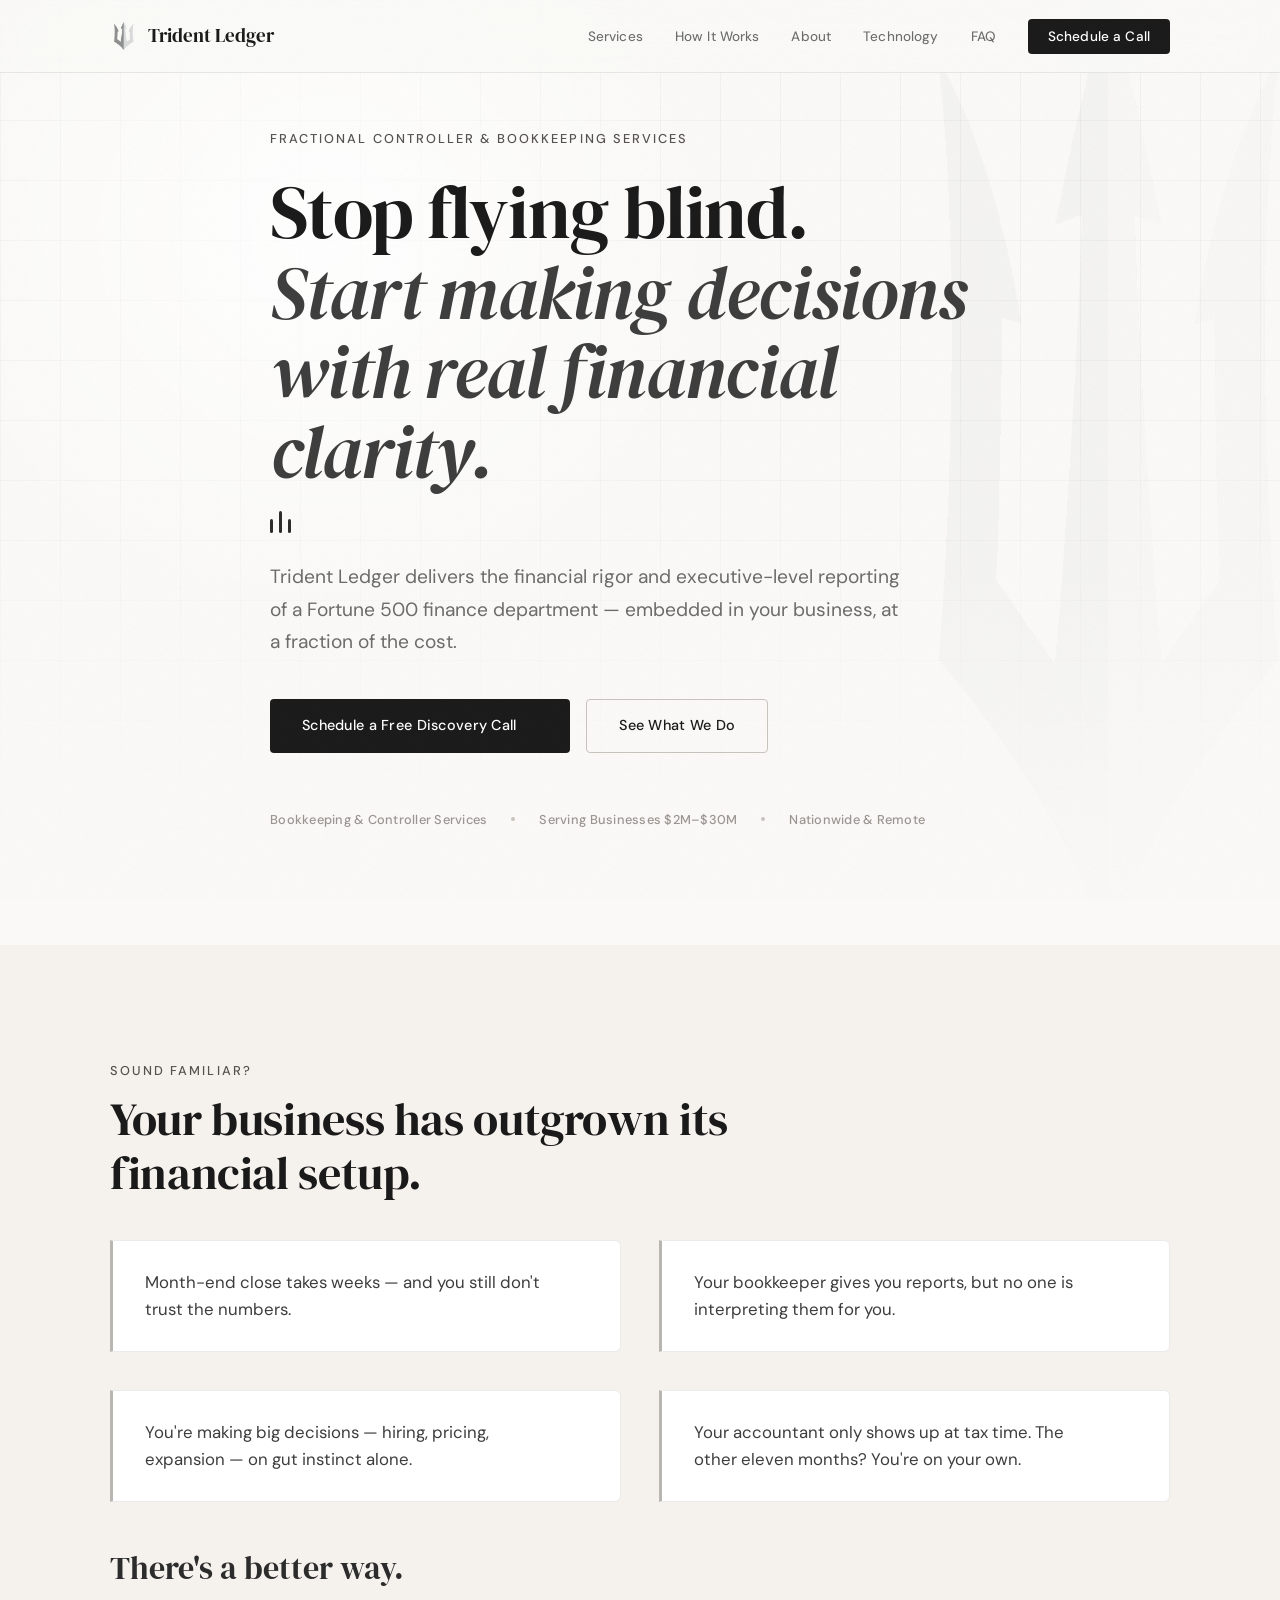
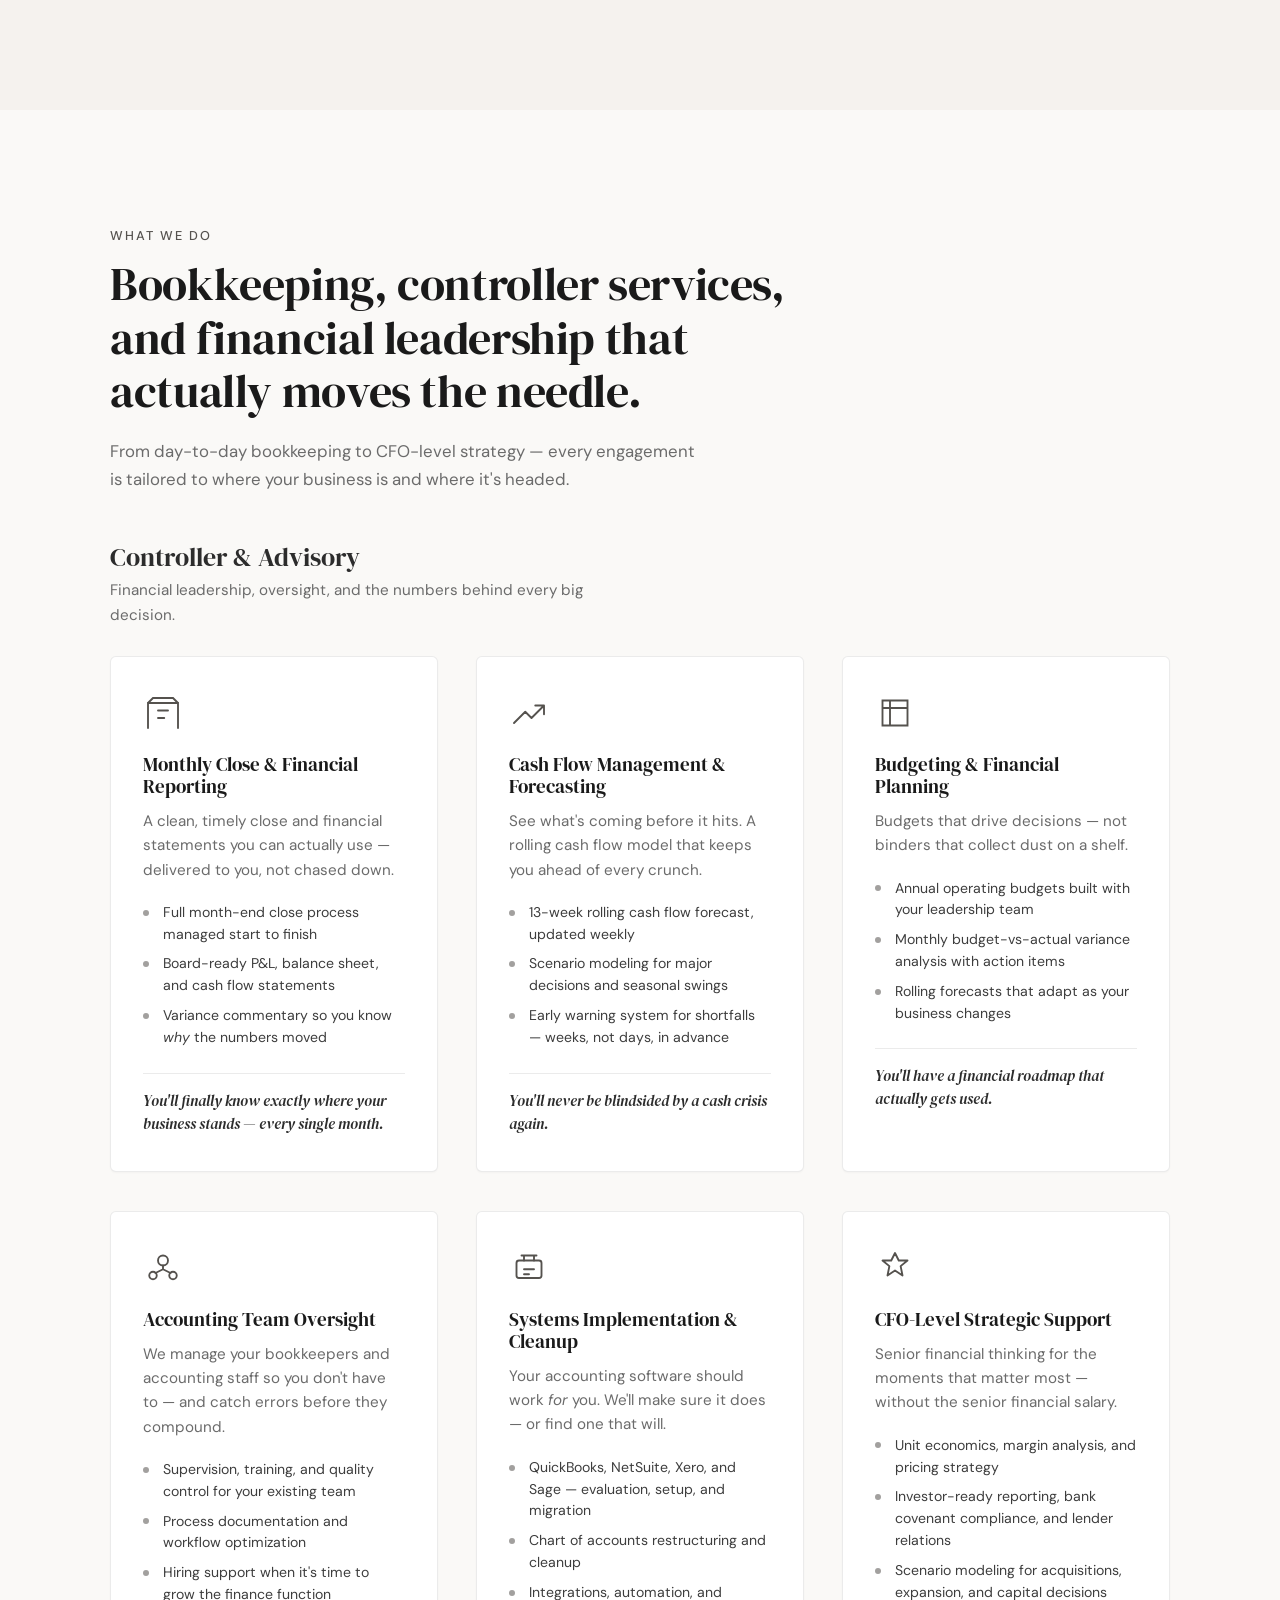
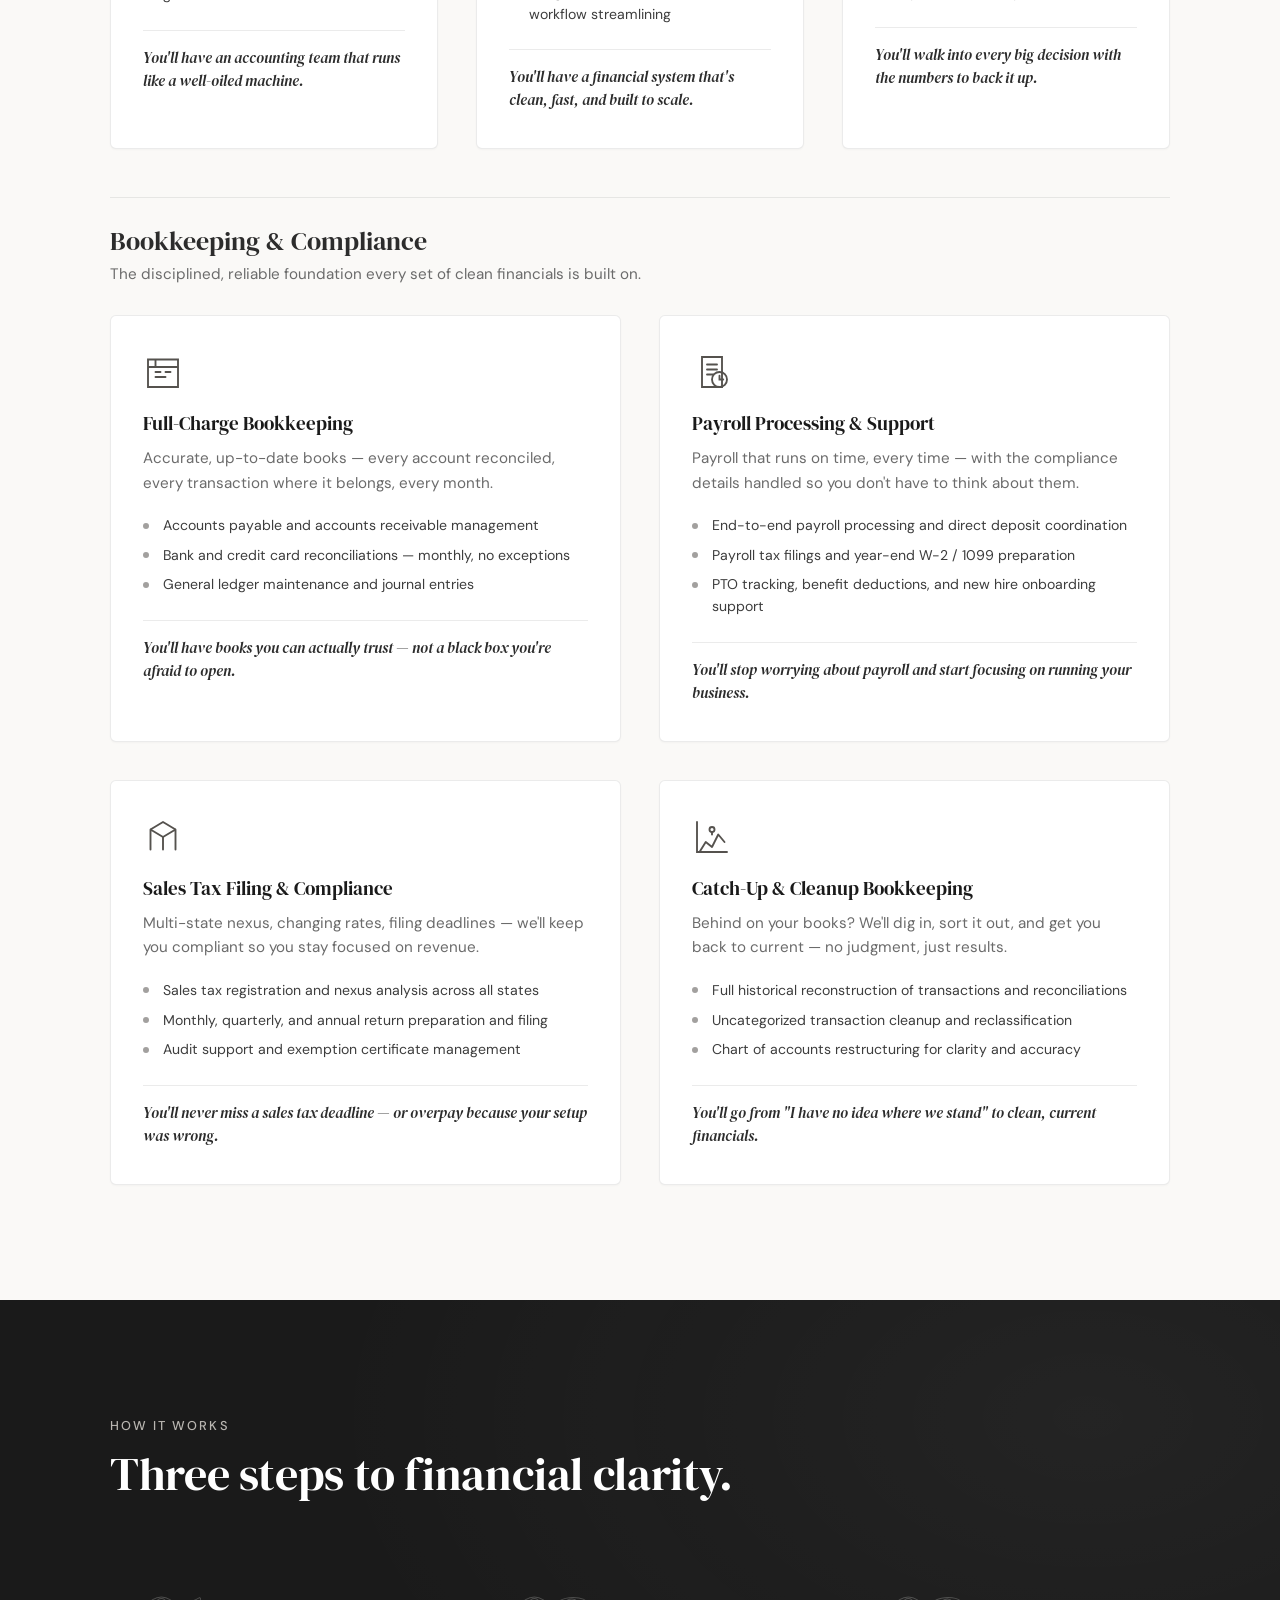
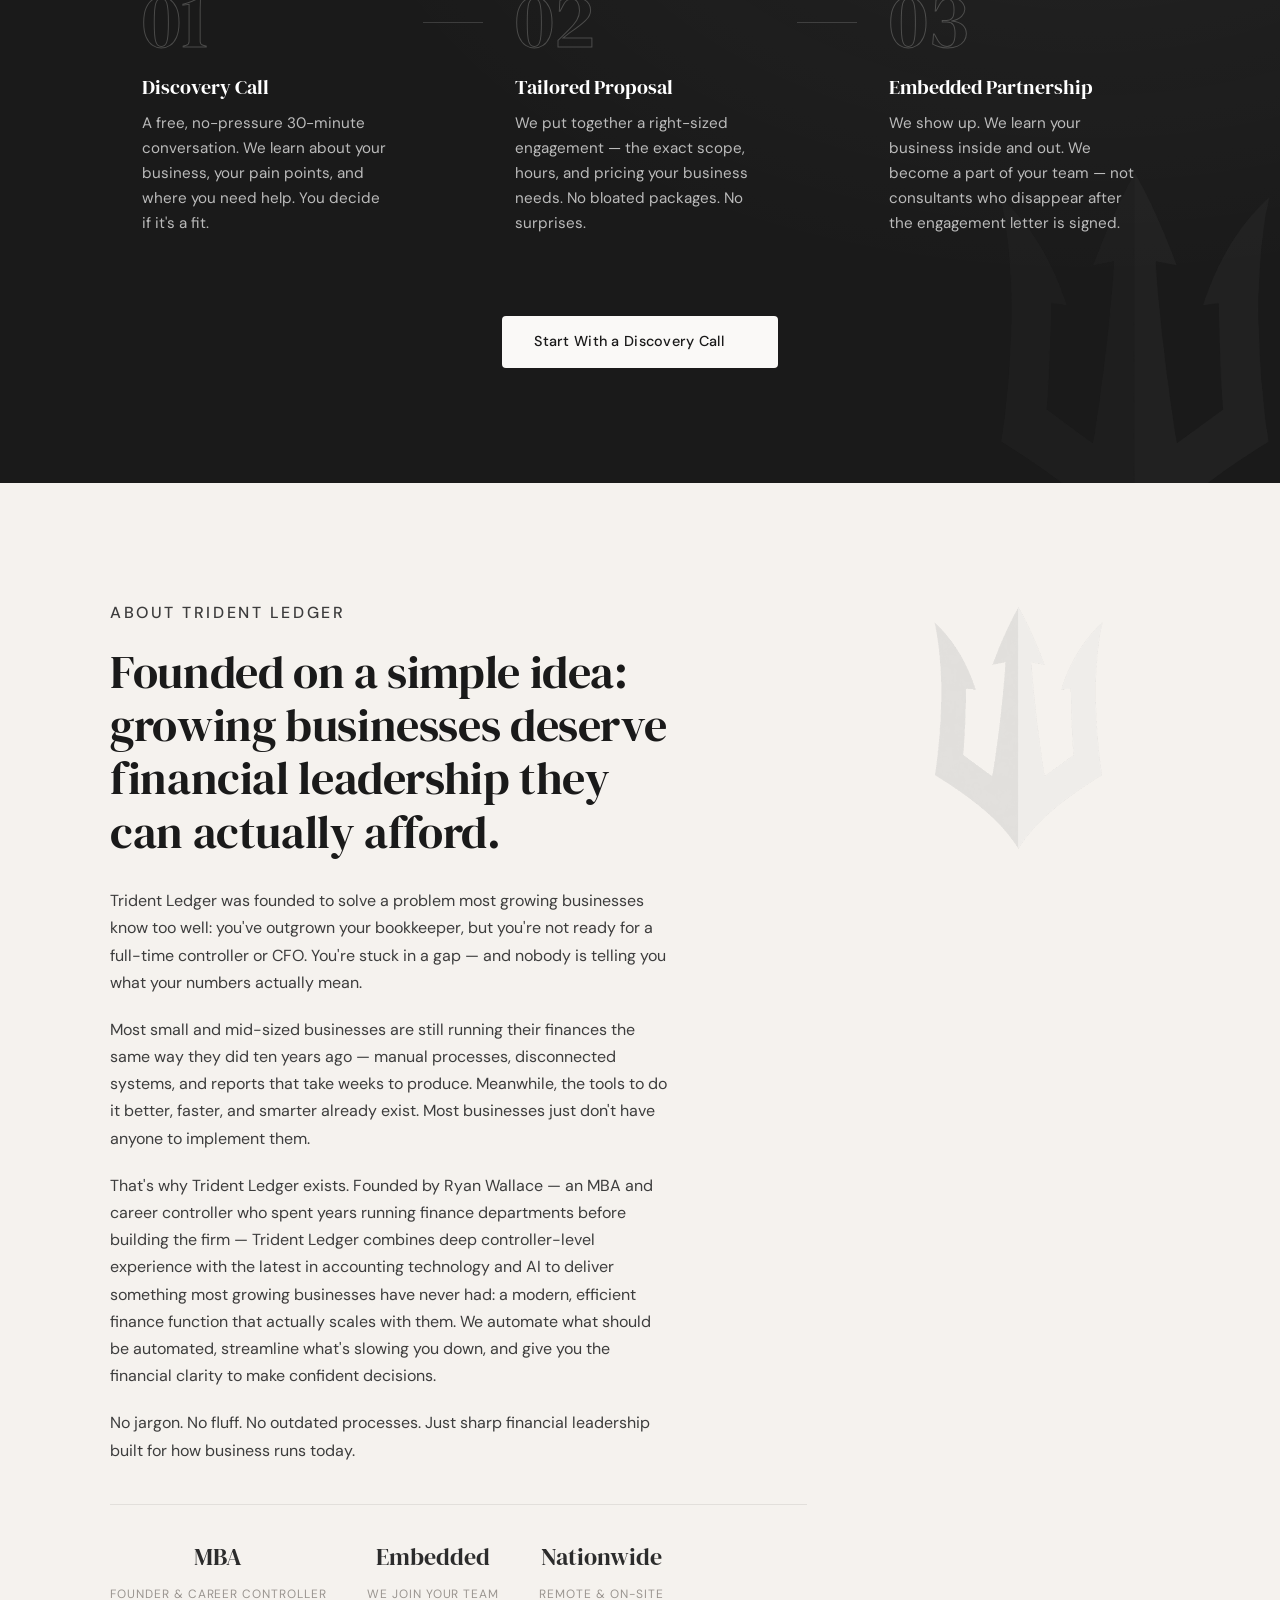
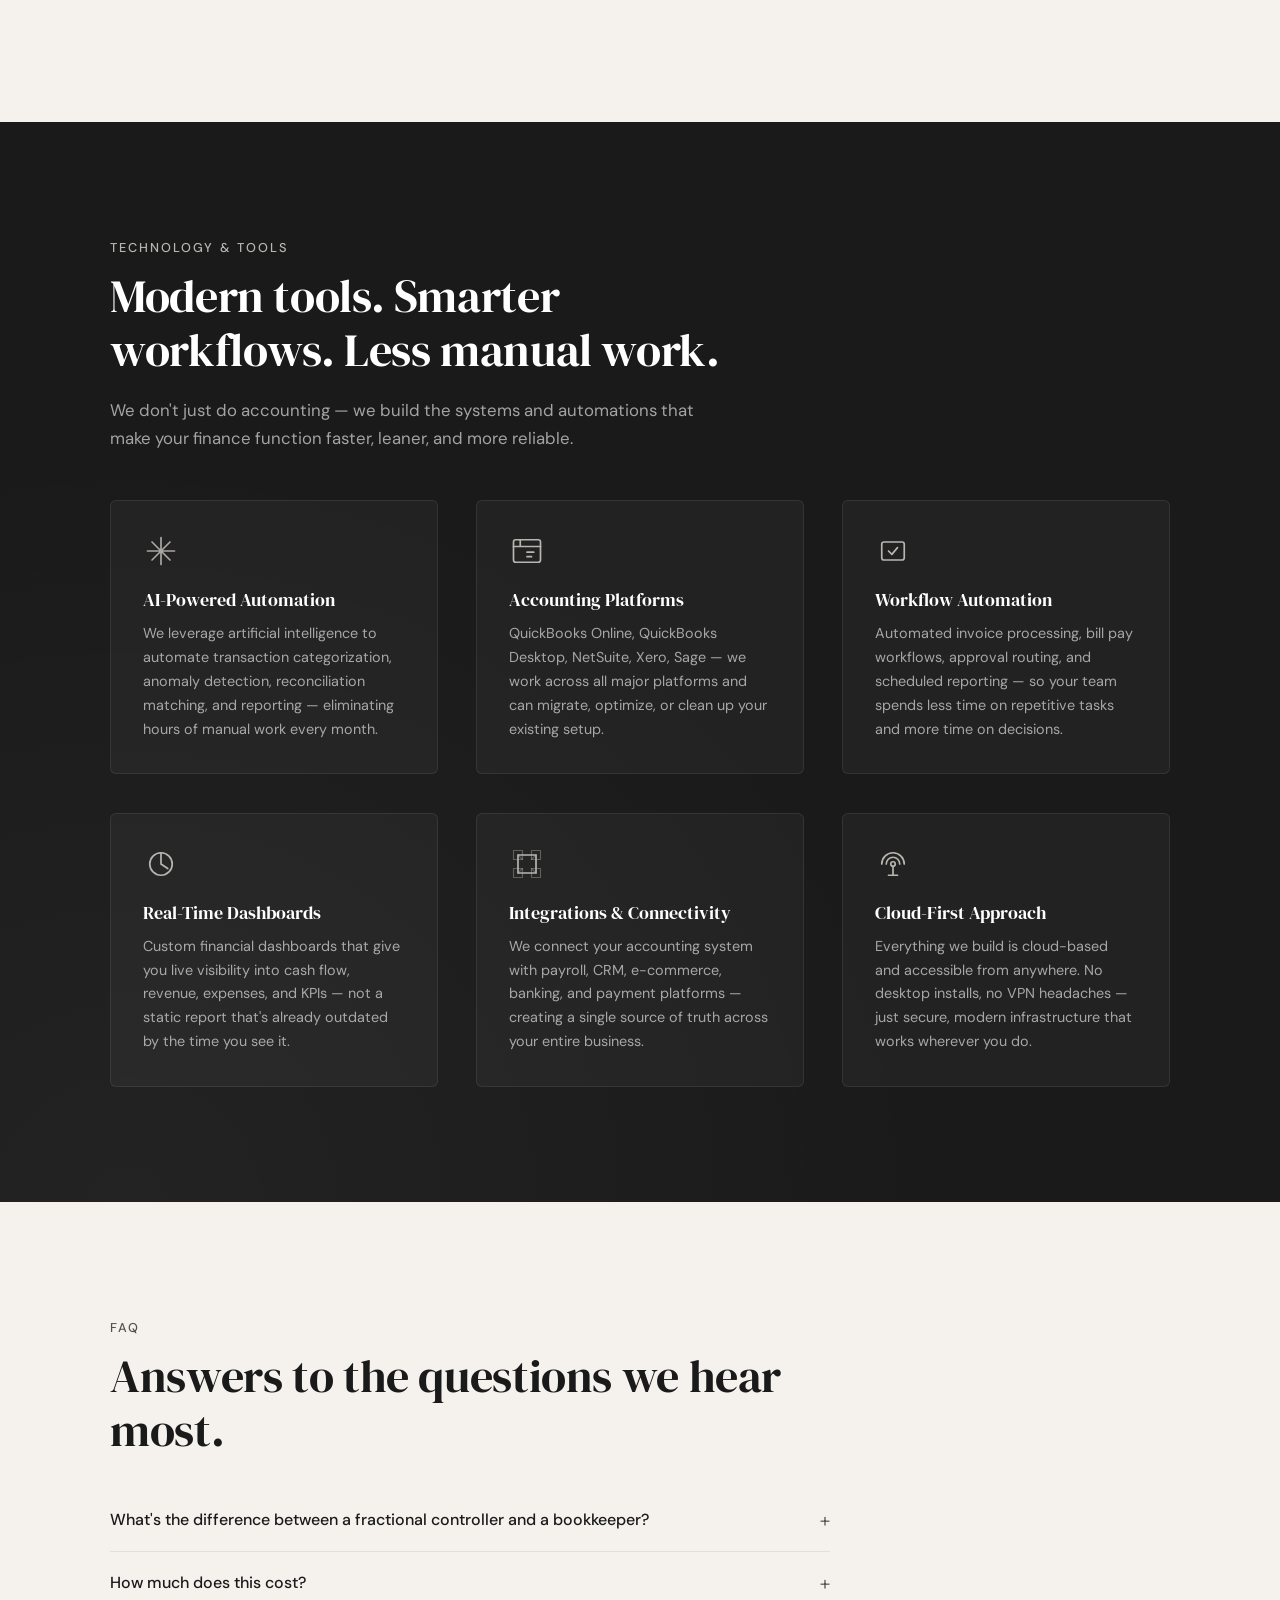
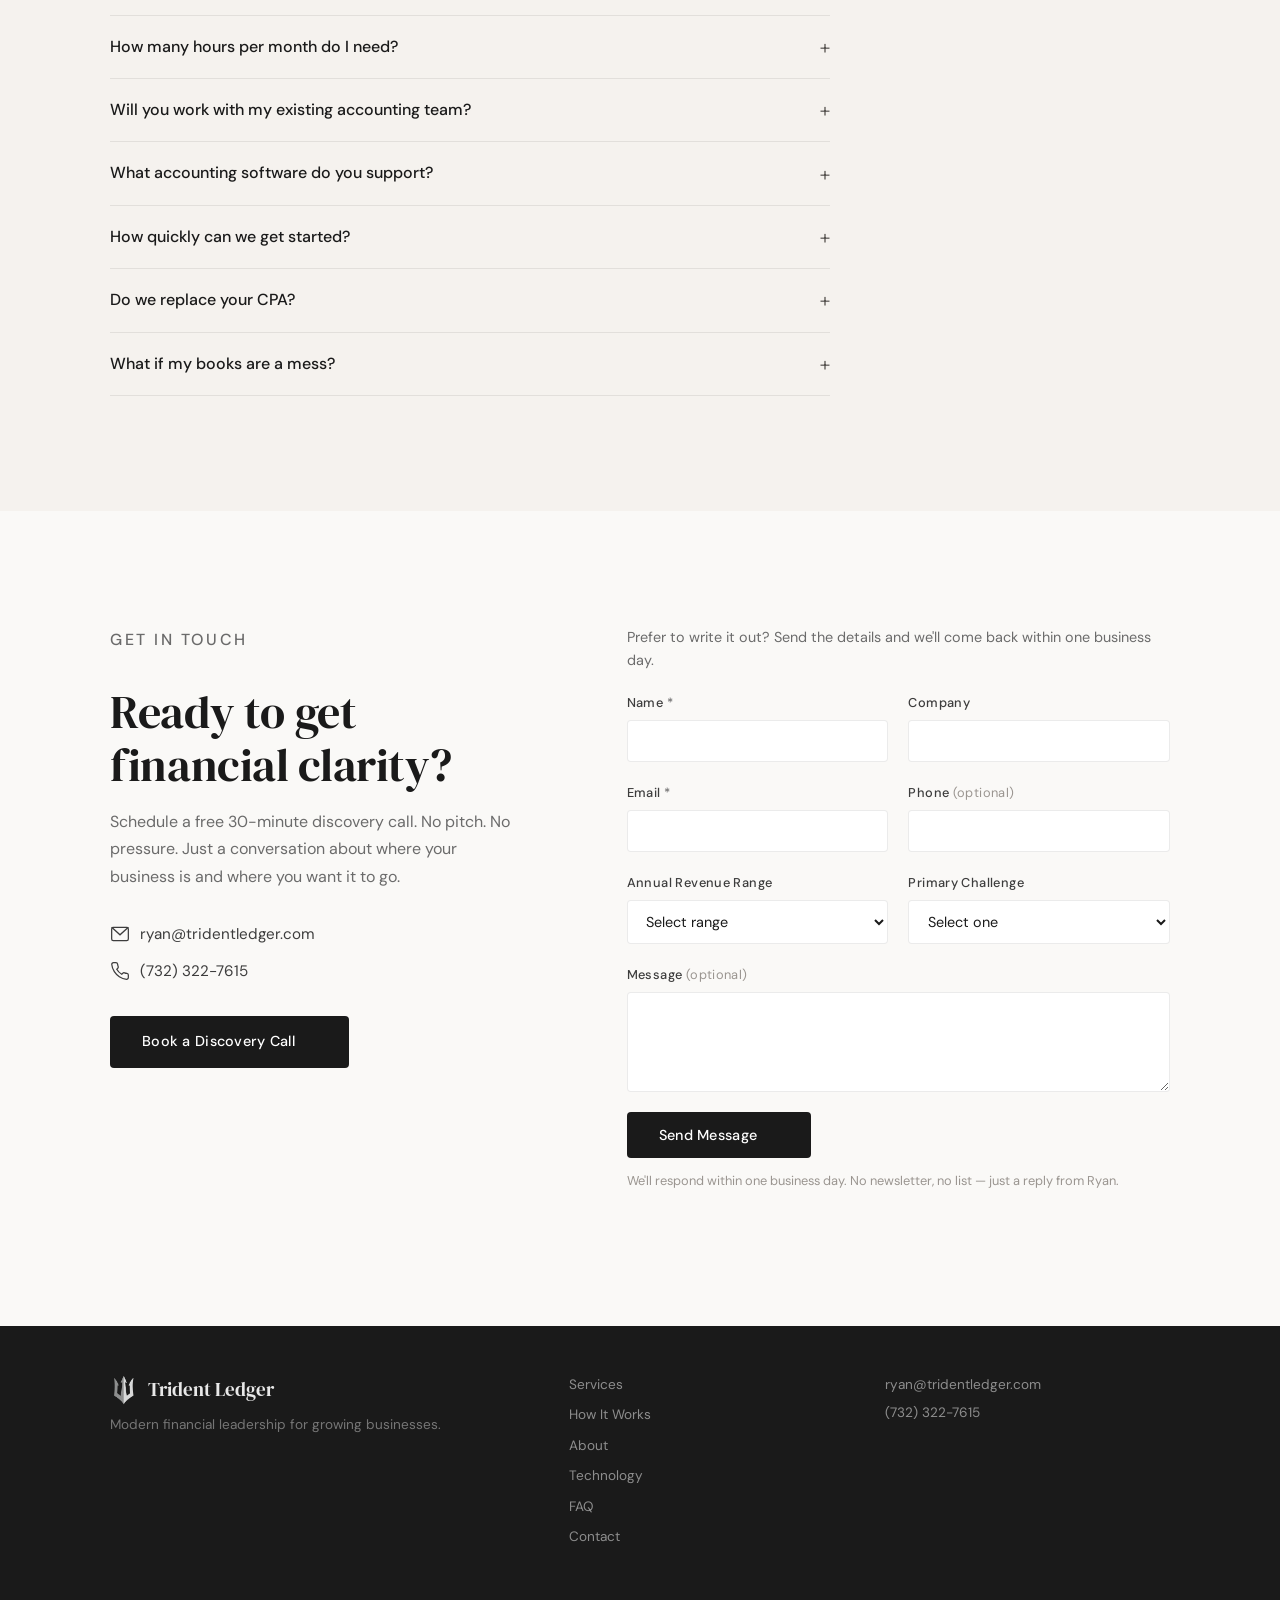
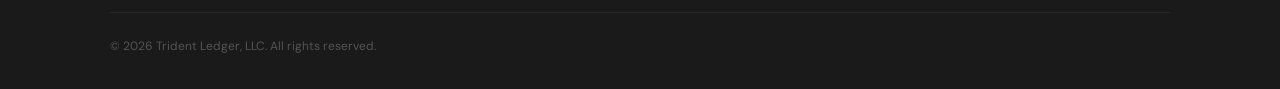
==== commit 3c5ba606: "Add files via upload" ====
--- a/index.html
+++ b/index.html
@@ -461,7 +461,8 @@
           </div>
           <div class="about-visual anim-scroll">
             <div class="about-shape">
-              <img src="logo.png" alt="" class="about-mark" width="946" height="1013" loading="lazy" decoding="async">
+              <img src="logo.png" alt="" class="about-mark" width="946" height="1013" loading="lazy" decoding="async"
+                   style="width:100%;max-width:240px;margin:0 auto;display:block;opacity:0.18;">
             </div>
           </div>
         </div>
--- a/styles.css
+++ b/styles.css
@@ -1228,3 +1228,147 @@
     gap: 1.5rem;
   }
 }
+
+/* ========================================
+   IMPROVEMENTS — added Jul 28, 2026
+   Appended as one block so it is easy to
+   review, and easy to revert by deleting.
+   ======================================== */
+
+/* --- Skip link (keyboard users bypass the nav) --- */
+.skip-link {
+  position: absolute;
+  left: 1rem;
+  top: -100px;
+  z-index: 3000;
+  padding: 0.75rem 1.25rem;
+  background: var(--color-charcoal);
+  color: var(--color-off-white);
+  font-size: 0.85rem;
+  font-weight: 500;
+  letter-spacing: 0.02em;
+  border-radius: 4px;
+  text-decoration: none;
+  transition: top 0.2s var(--ease-out);
+}
+.skip-link:focus-visible {
+  top: 1rem;
+  outline: 2px solid var(--color-off-white);
+  outline-offset: 2px;
+}
+main:focus { outline: none; }
+
+/* --- Stronger, higher-contrast focus ring --- */
+:focus-visible {
+  outline: 2px solid var(--color-charcoal);
+  outline-offset: 3px;
+  border-radius: 2px;
+}
+.nav-cta:focus-visible,
+.btn-primary:focus-visible {
+  outline-color: var(--color-charcoal);
+  outline-offset: 4px;
+}
+.faq-item summary:focus-visible {
+  outline: 2px solid var(--color-charcoal);
+  outline-offset: 4px;
+  border-radius: 3px;
+}
+
+/* --- About mark (was an inline style attribute) --- */
+.about-mark {
+  width: 100%;
+  max-width: 240px;
+  margin: 0 auto;
+  display: block;
+  opacity: 0.18;
+  height: auto;
+}
+
+/* --- Header elevation, driven by a class not inline JS styles --- */
+.site-header { transition: background 0.3s ease, box-shadow 0.3s ease; }
+.site-header.is-scrolled { box-shadow: 0 1px 10px rgba(0, 0, 0, 0.05); }
+
+/* --- Mobile toggle becomes an X when open --- */
+.nav-toggle span { transition: transform 0.3s var(--ease-out), opacity 0.2s ease; }
+.nav-toggle[aria-expanded="true"] span:nth-child(1) { transform: translateY(7px) rotate(45deg); }
+.nav-toggle[aria-expanded="true"] span:nth-child(2) { opacity: 0; }
+.nav-toggle[aria-expanded="true"] span:nth-child(3) { transform: translateY(-7px) rotate(-45deg); }
+
+/* --- Spam honeypot: hidden from people, visible to bots --- */
+.form-hp {
+  position: absolute;
+  width: 1px;
+  height: 1px;
+  overflow: hidden;
+  clip: rect(0 0 0 0);
+  clip-path: inset(50%);
+  white-space: nowrap;
+}
+
+/* --- Form: required marker, intro, inline errors, status --- */
+.form-intro {
+  font-size: 0.9rem;
+  color: var(--color-text-muted);
+  margin-bottom: 1.25rem;
+  line-height: 1.6;
+}
+.label-req { color: var(--color-mid-grey); }
+
+.field-error {
+  font-size: 0.78rem;
+  color: #a8342a;
+  margin-top: 0.35rem;
+  line-height: 1.4;
+}
+.field-error[hidden] { display: none; }
+
+.contact-form input[aria-invalid="true"],
+.contact-form select[aria-invalid="true"],
+.contact-form textarea[aria-invalid="true"] {
+  border-color: #a8342a;
+  background: #fdf7f6;
+}
+.contact-form input[aria-invalid="true"]:focus,
+.contact-form textarea[aria-invalid="true"]:focus {
+  border-color: #a8342a;
+  box-shadow: 0 0 0 3px rgba(168, 52, 42, 0.12);
+}
+
+.form-status {
+  grid-column: 1 / -1;
+  font-size: 0.88rem;
+  line-height: 1.55;
+  border-radius: 4px;
+  padding: 0;
+  max-height: 0;
+  overflow: hidden;
+  transition: max-height 0.35s var(--ease-out), padding 0.35s var(--ease-out);
+}
+.form-status.is-visible {
+  padding: 0.85rem 1rem;
+  max-height: 260px;
+}
+.form-status.is-success {
+  background: var(--color-cream);
+  border-left: 3px solid var(--color-charcoal);
+  color: var(--color-charcoal);
+}
+.form-status.is-error {
+  background: #fdf7f6;
+  border-left: 3px solid #a8342a;
+  color: #7d2a22;
+}
+
+/* Submitting state */
+.btn-submit[aria-busy="true"] { opacity: 0.65; pointer-events: none; }
+
+/* --- Sent state: swap the form out for a confirmation --- */
+.contact-form.is-sent > *:not(.form-status) { display: none; }
+
+/* --- Respect reduced-motion for the grain overlay too --- */
+@media (prefers-reduced-motion: reduce) {
+  .skip-link,
+  .form-status,
+  .nav-toggle span { transition: none; }
+}
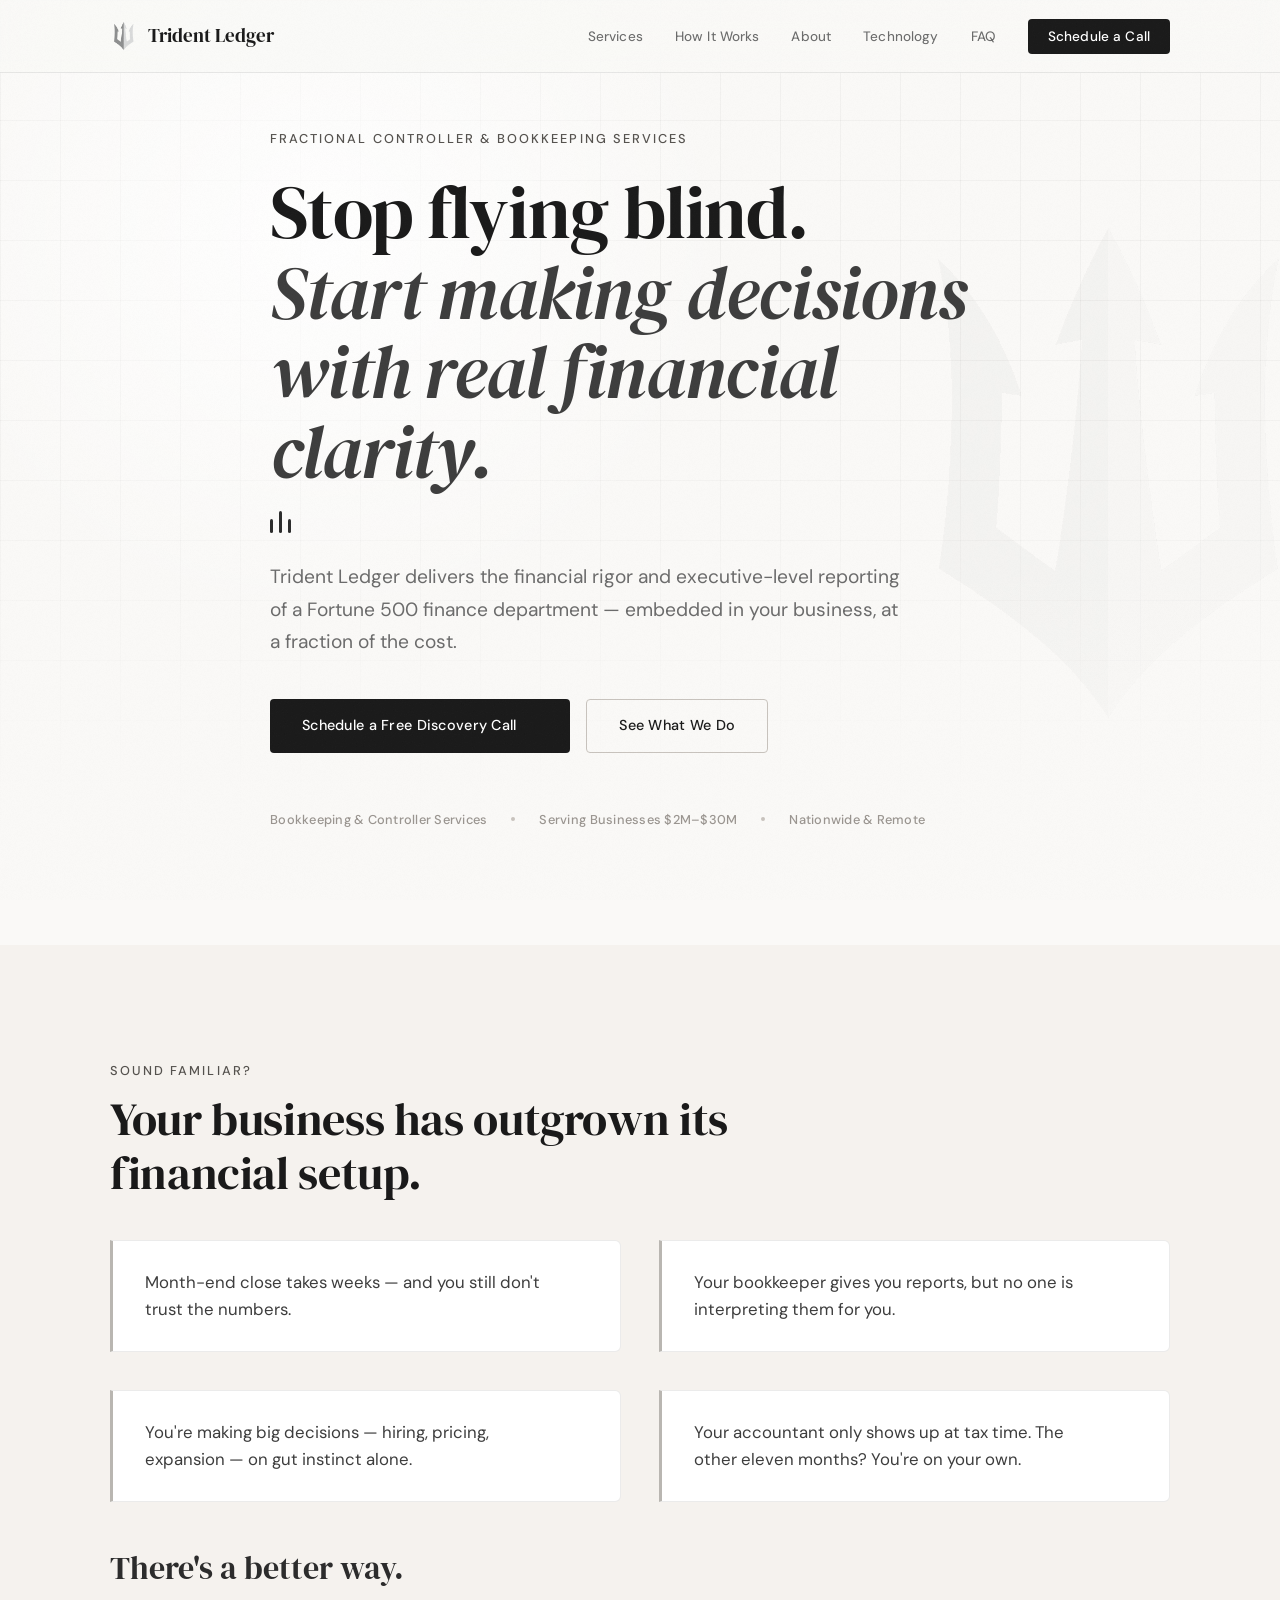
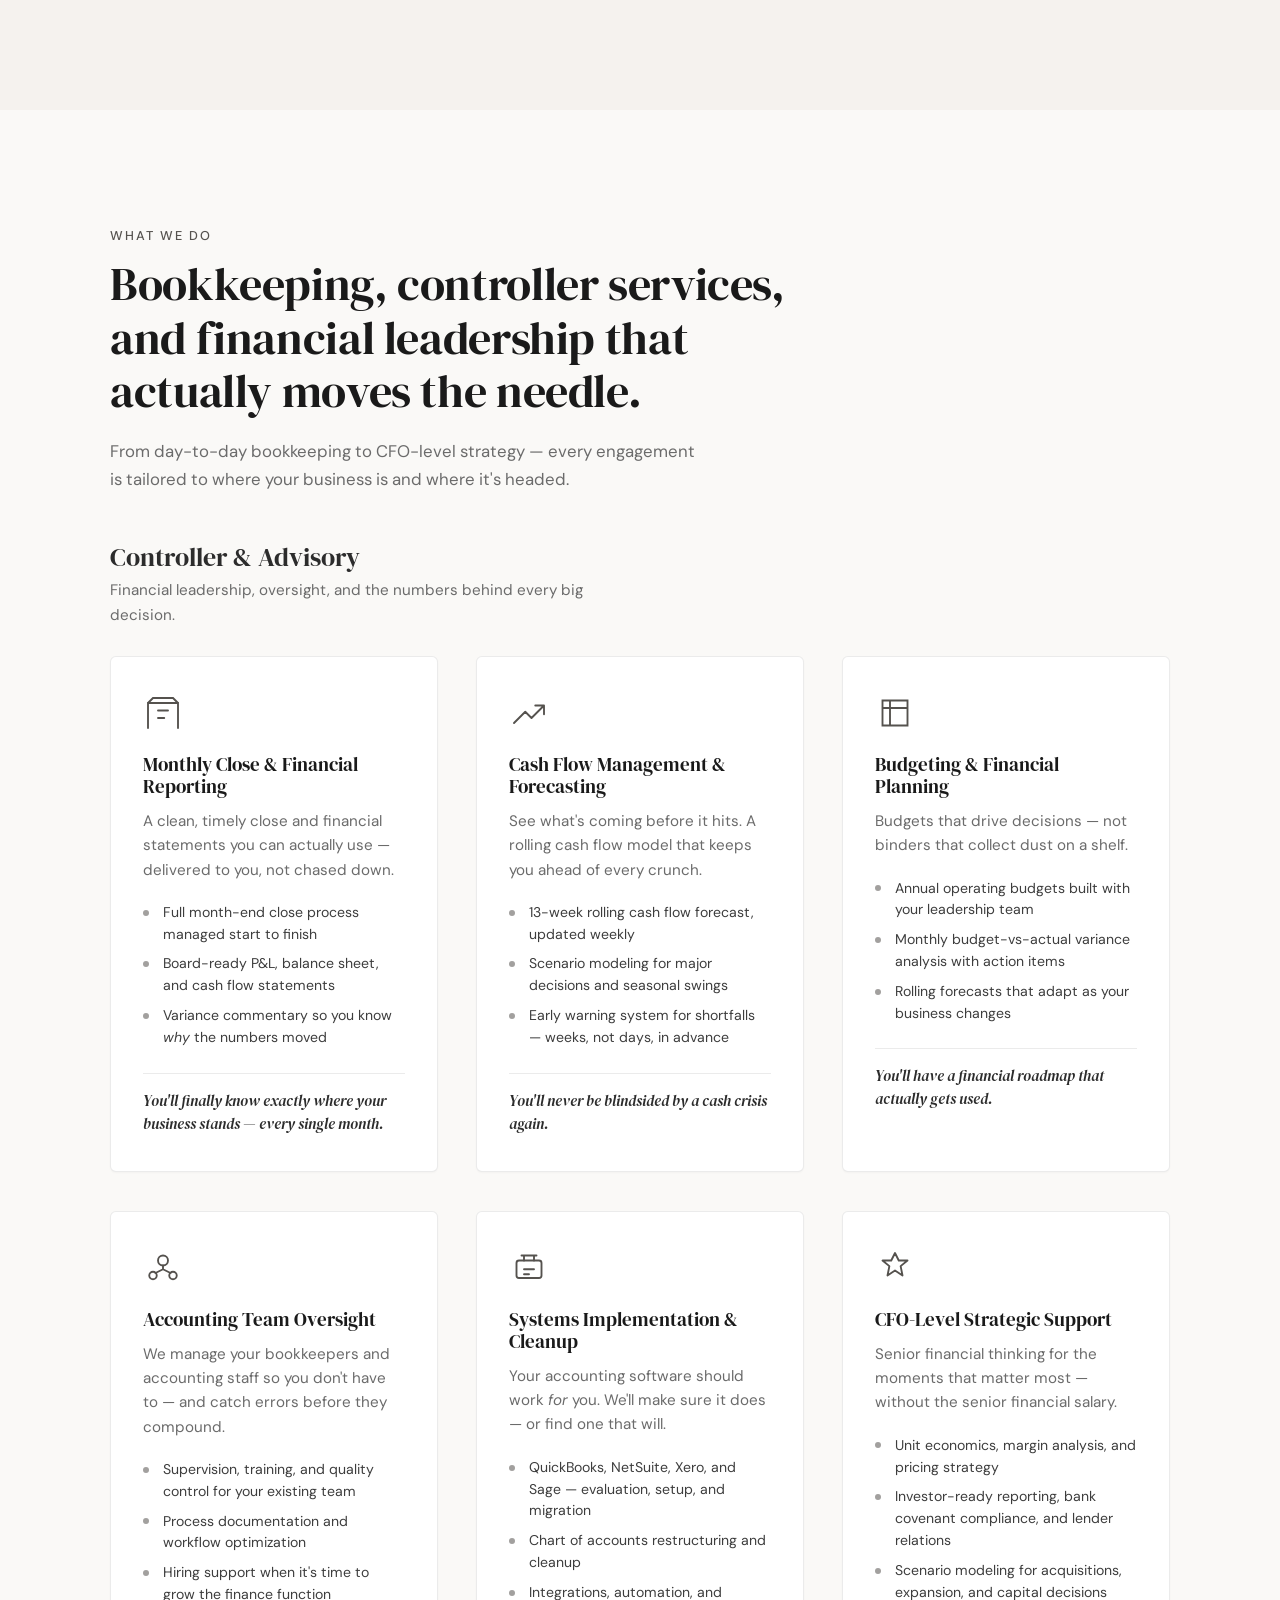
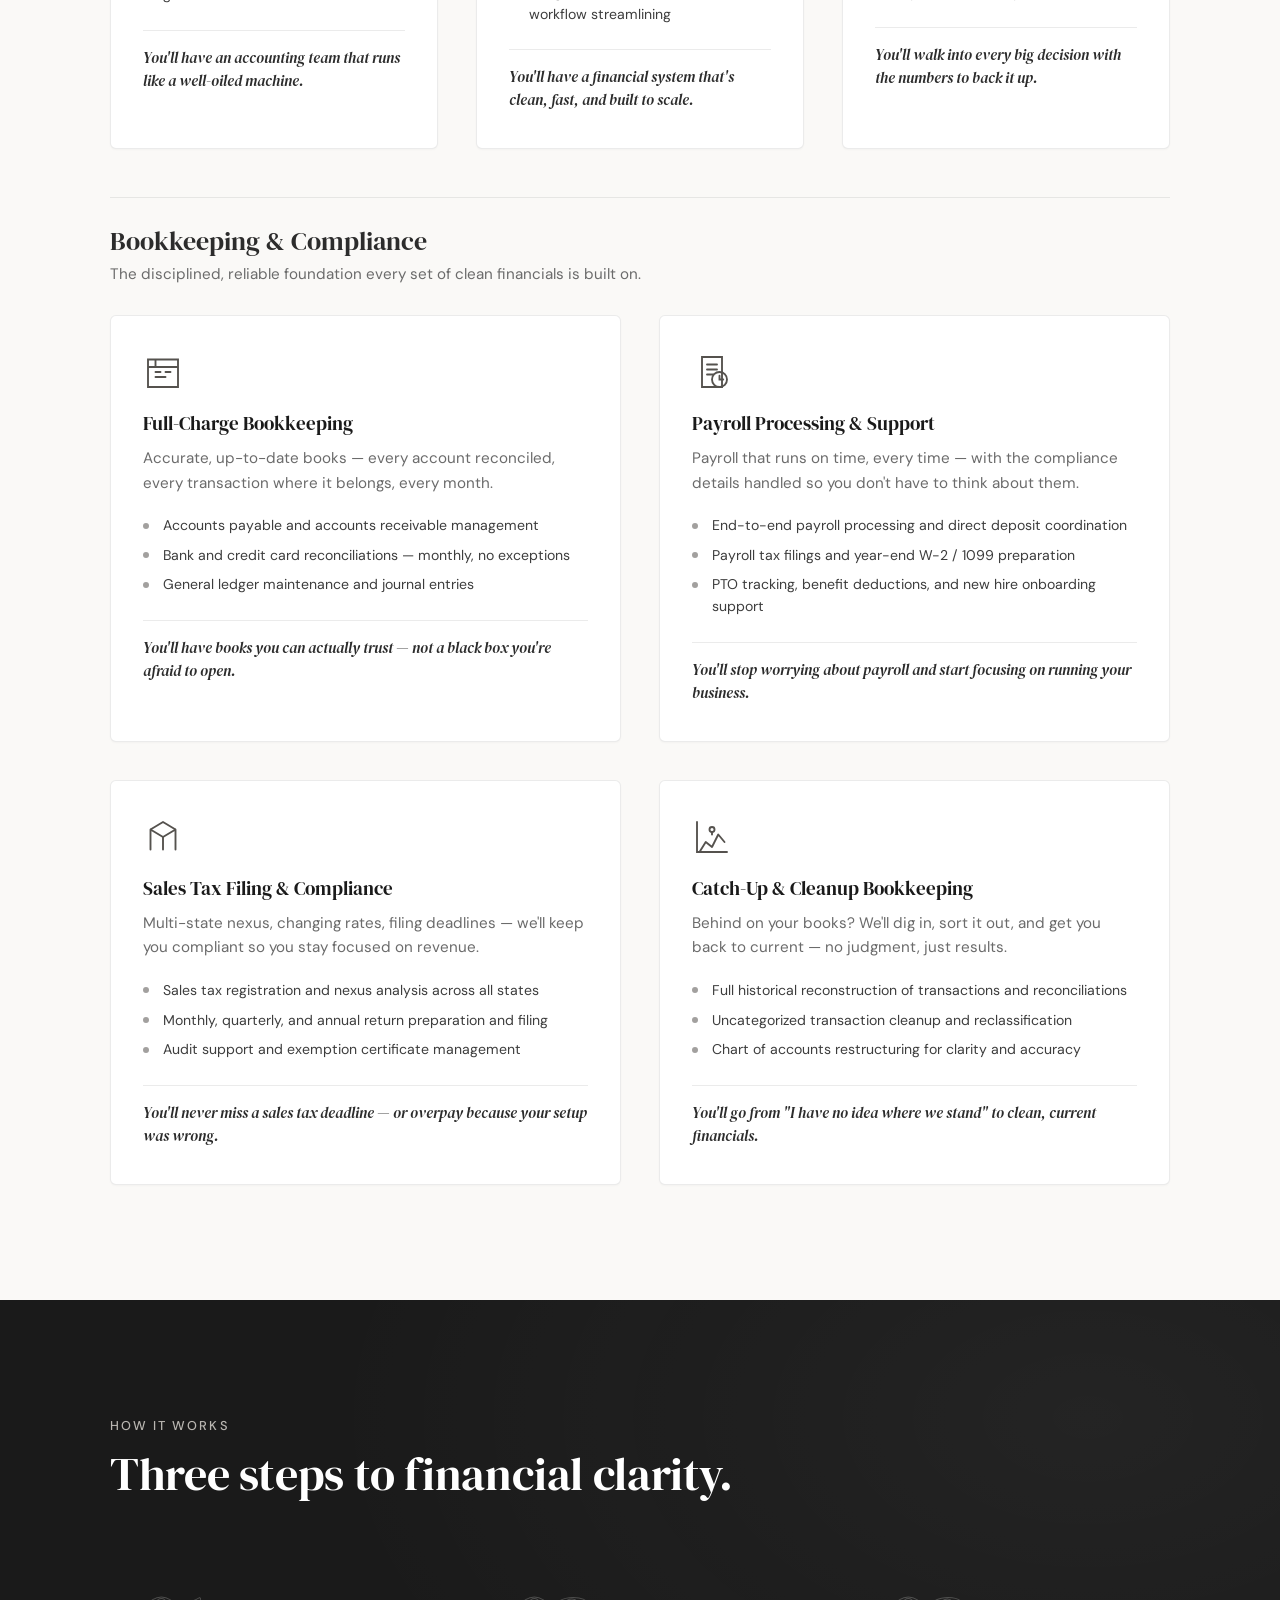
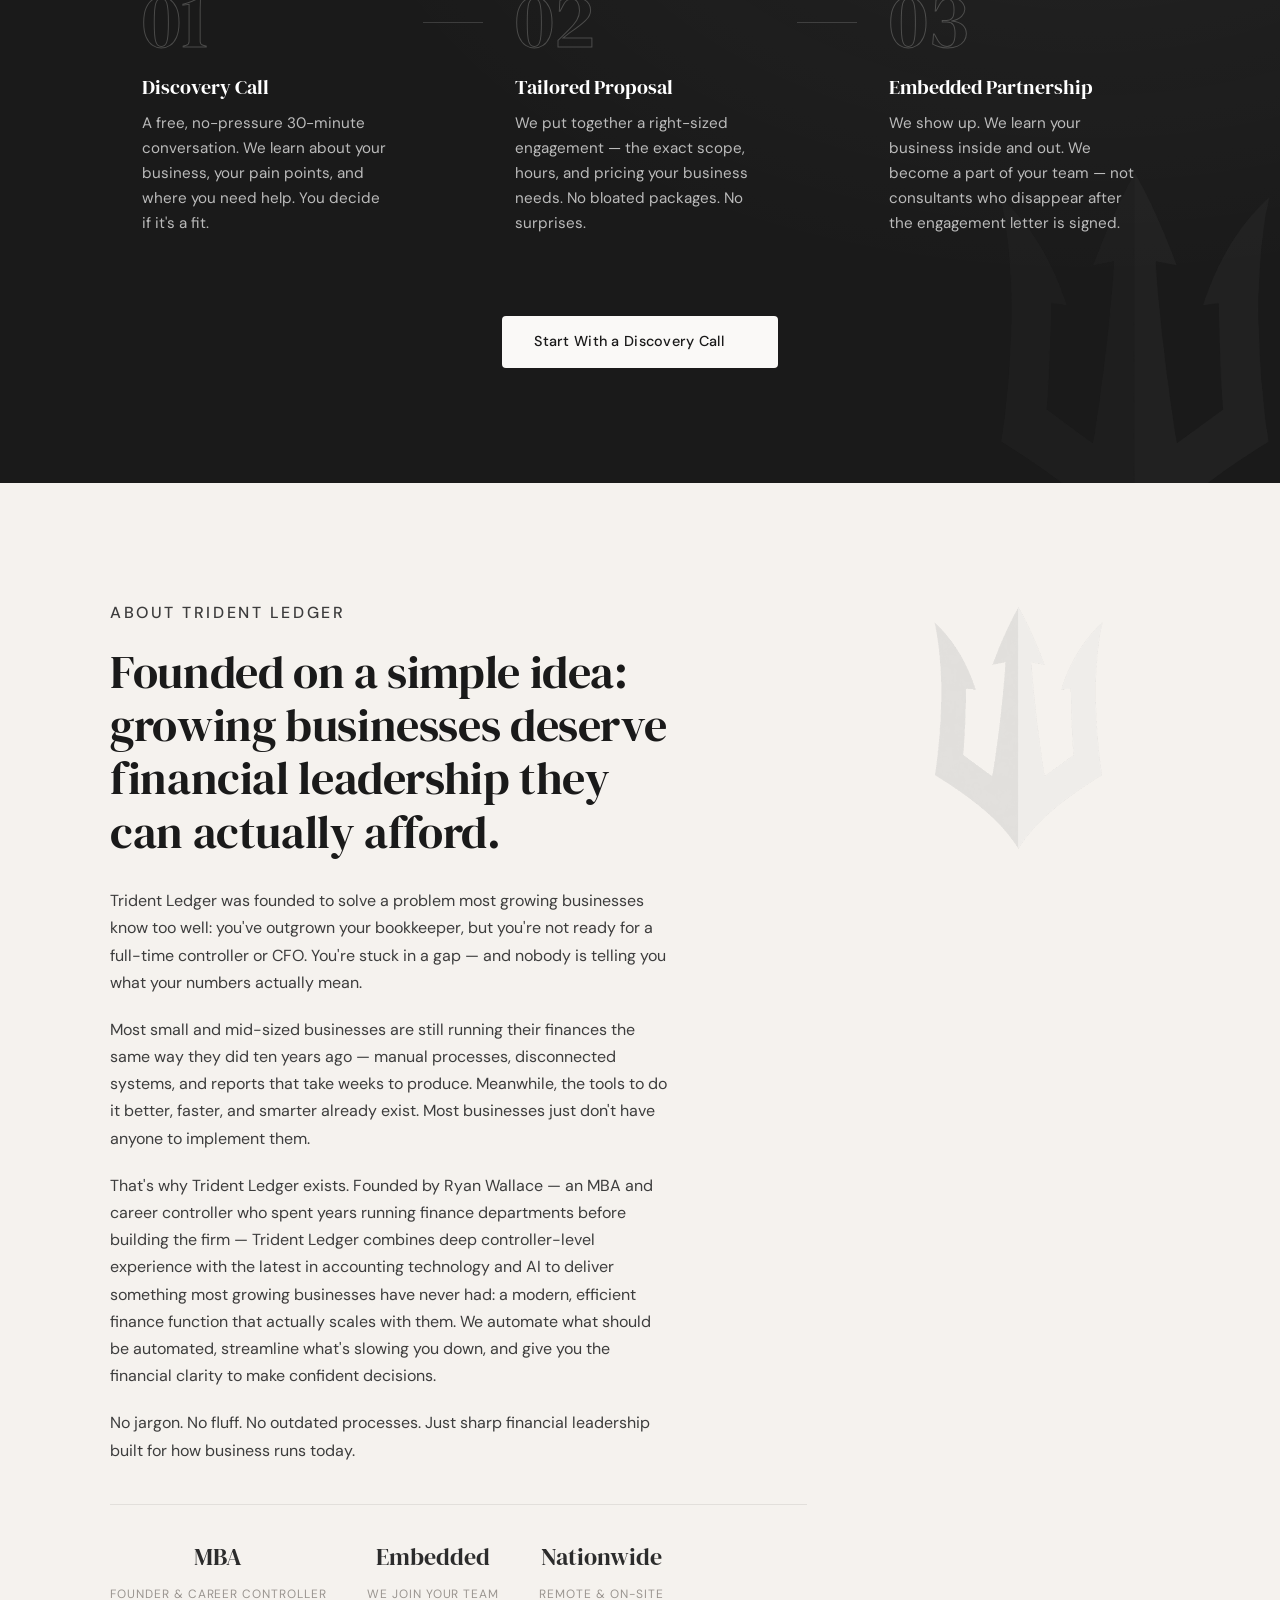
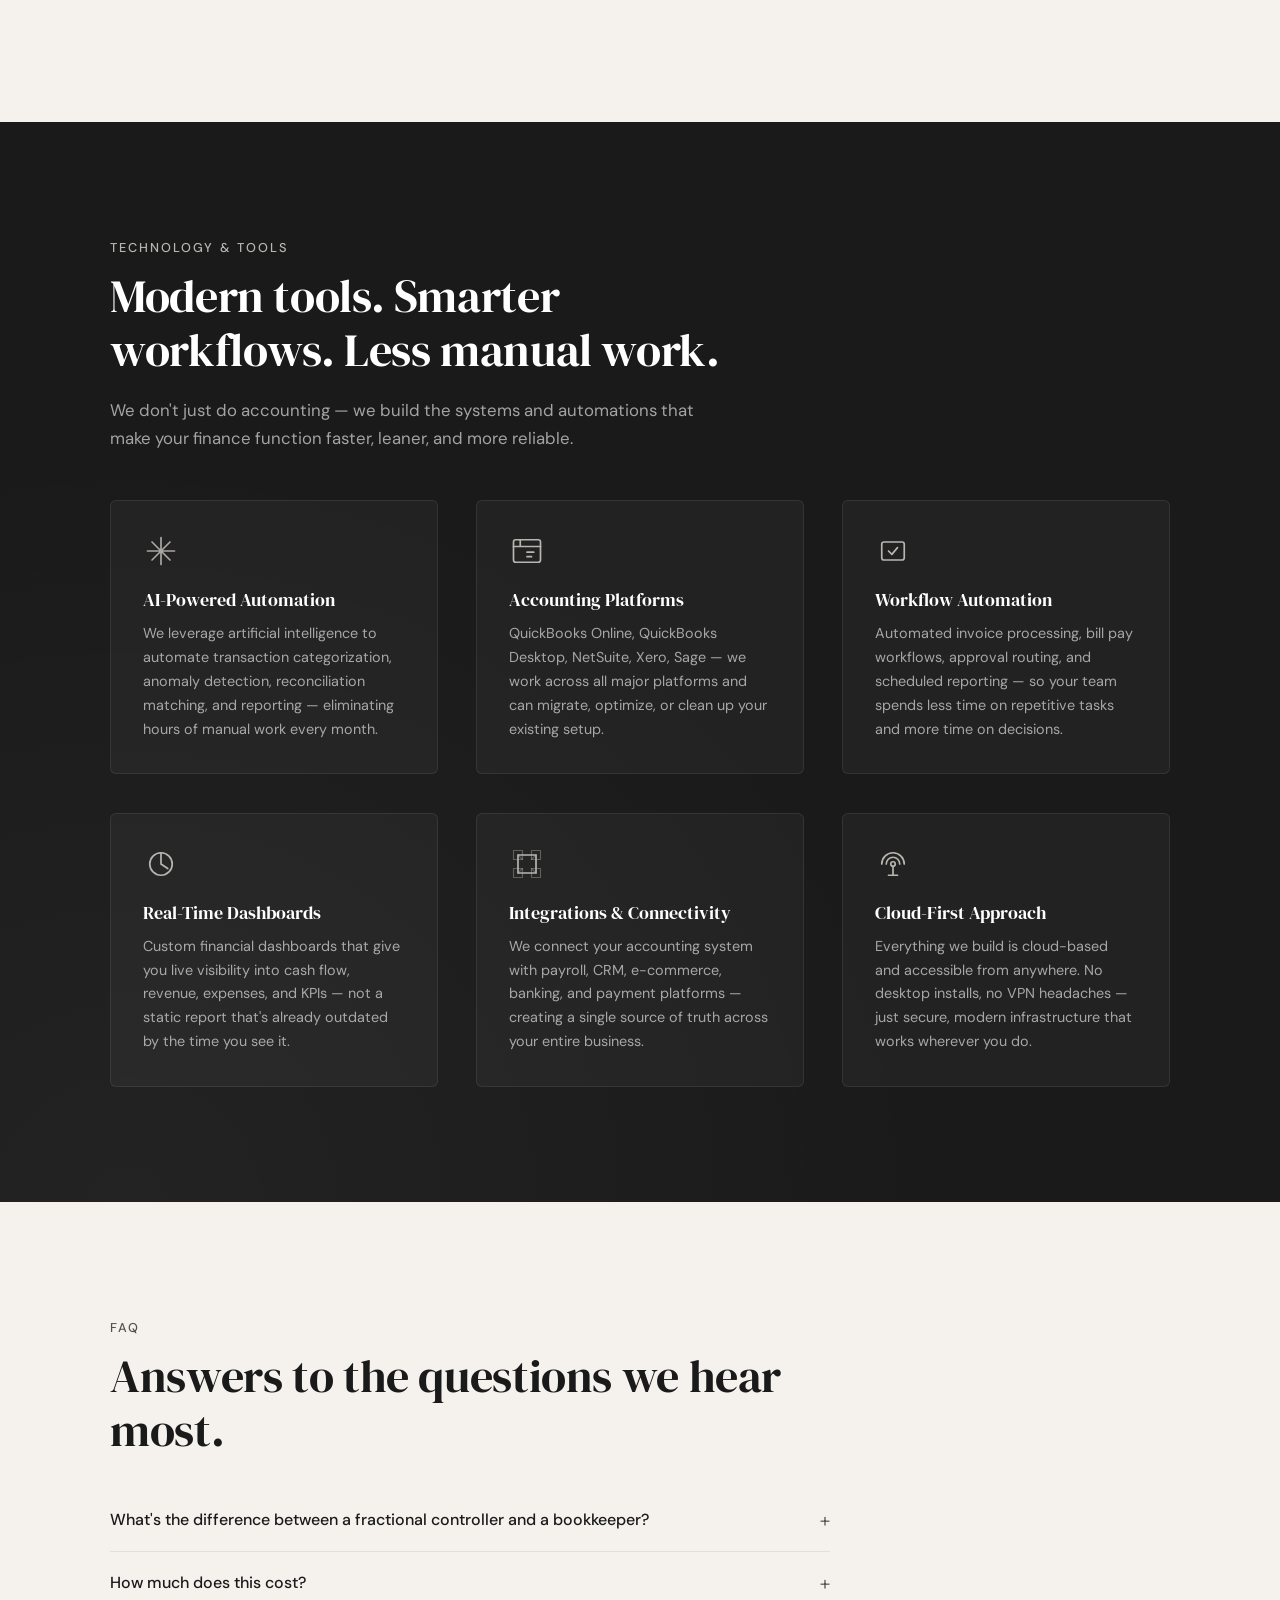
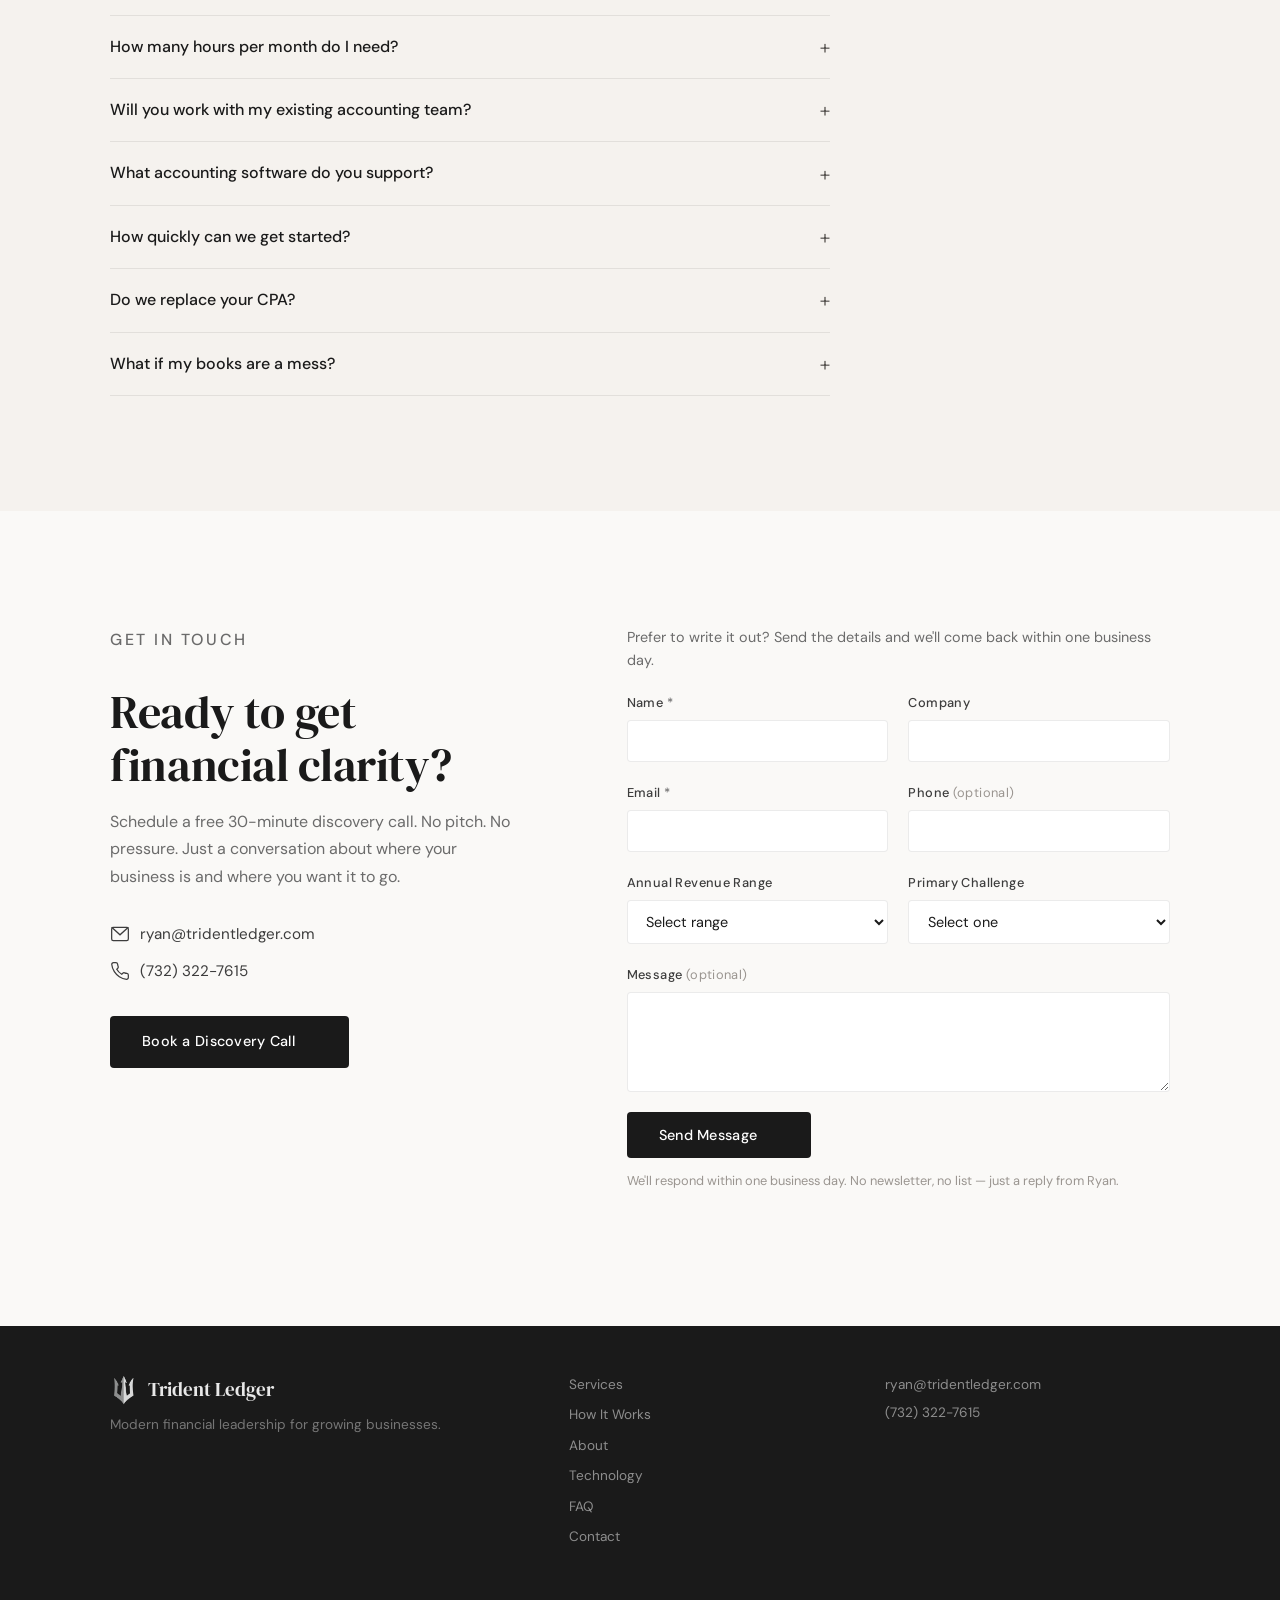
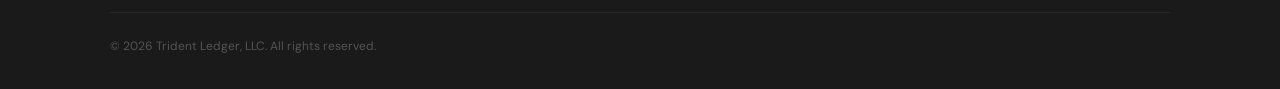
==== commit a1ed3c23: "Add files via upload" ====
--- a/index.html
+++ b/index.html
@@ -186,7 +186,7 @@
       <div class="hero-bg" aria-hidden="true">
         <div class="hero-grid"></div>
         <div class="hero-glow"></div>
-        <div class="hero-mark"><img src="logo.png" alt="" width="946" height="1013" loading="eager" decoding="async"></div>
+        <div class="hero-mark"><img src="logo.png" alt="" width="946" height="1013" loading="eager" decoding="async" style="height:auto;"></div>
         <div class="hero-gradient"></div>
       </div>
       <div class="container hero-content">
@@ -462,7 +462,7 @@
           <div class="about-visual anim-scroll">
             <div class="about-shape">
               <img src="logo.png" alt="" class="about-mark" width="946" height="1013" loading="lazy" decoding="async"
-                   style="width:100%;max-width:240px;margin:0 auto;display:block;opacity:0.18;">
+                   style="width:100%;height:auto;max-width:240px;margin:0 auto;display:block;opacity:0.18;">
             </div>
           </div>
         </div>
--- a/styles.css
+++ b/styles.css
@@ -369,7 +369,7 @@
   opacity: 0.05;
   filter: grayscale(1) contrast(0.9);
 }
-.hero-mark img { width: 100%; }
+.hero-mark img { width: 100%; height: auto; }
 
 .hero-content {
   position: relative;
@@ -1372,3 +1372,10 @@
   .form-status,
   .nav-toggle span { transition: none; }
 }
+
+/* --- Safety net ---------------------------------------------
+   width/height attributes on <img> map to CSS presentational
+   hints. Any image whose width is set in CSS therefore needs an
+   explicit height:auto or it renders distorted. --------------- */
+.hero-mark img,
+.about-mark { height: auto; }
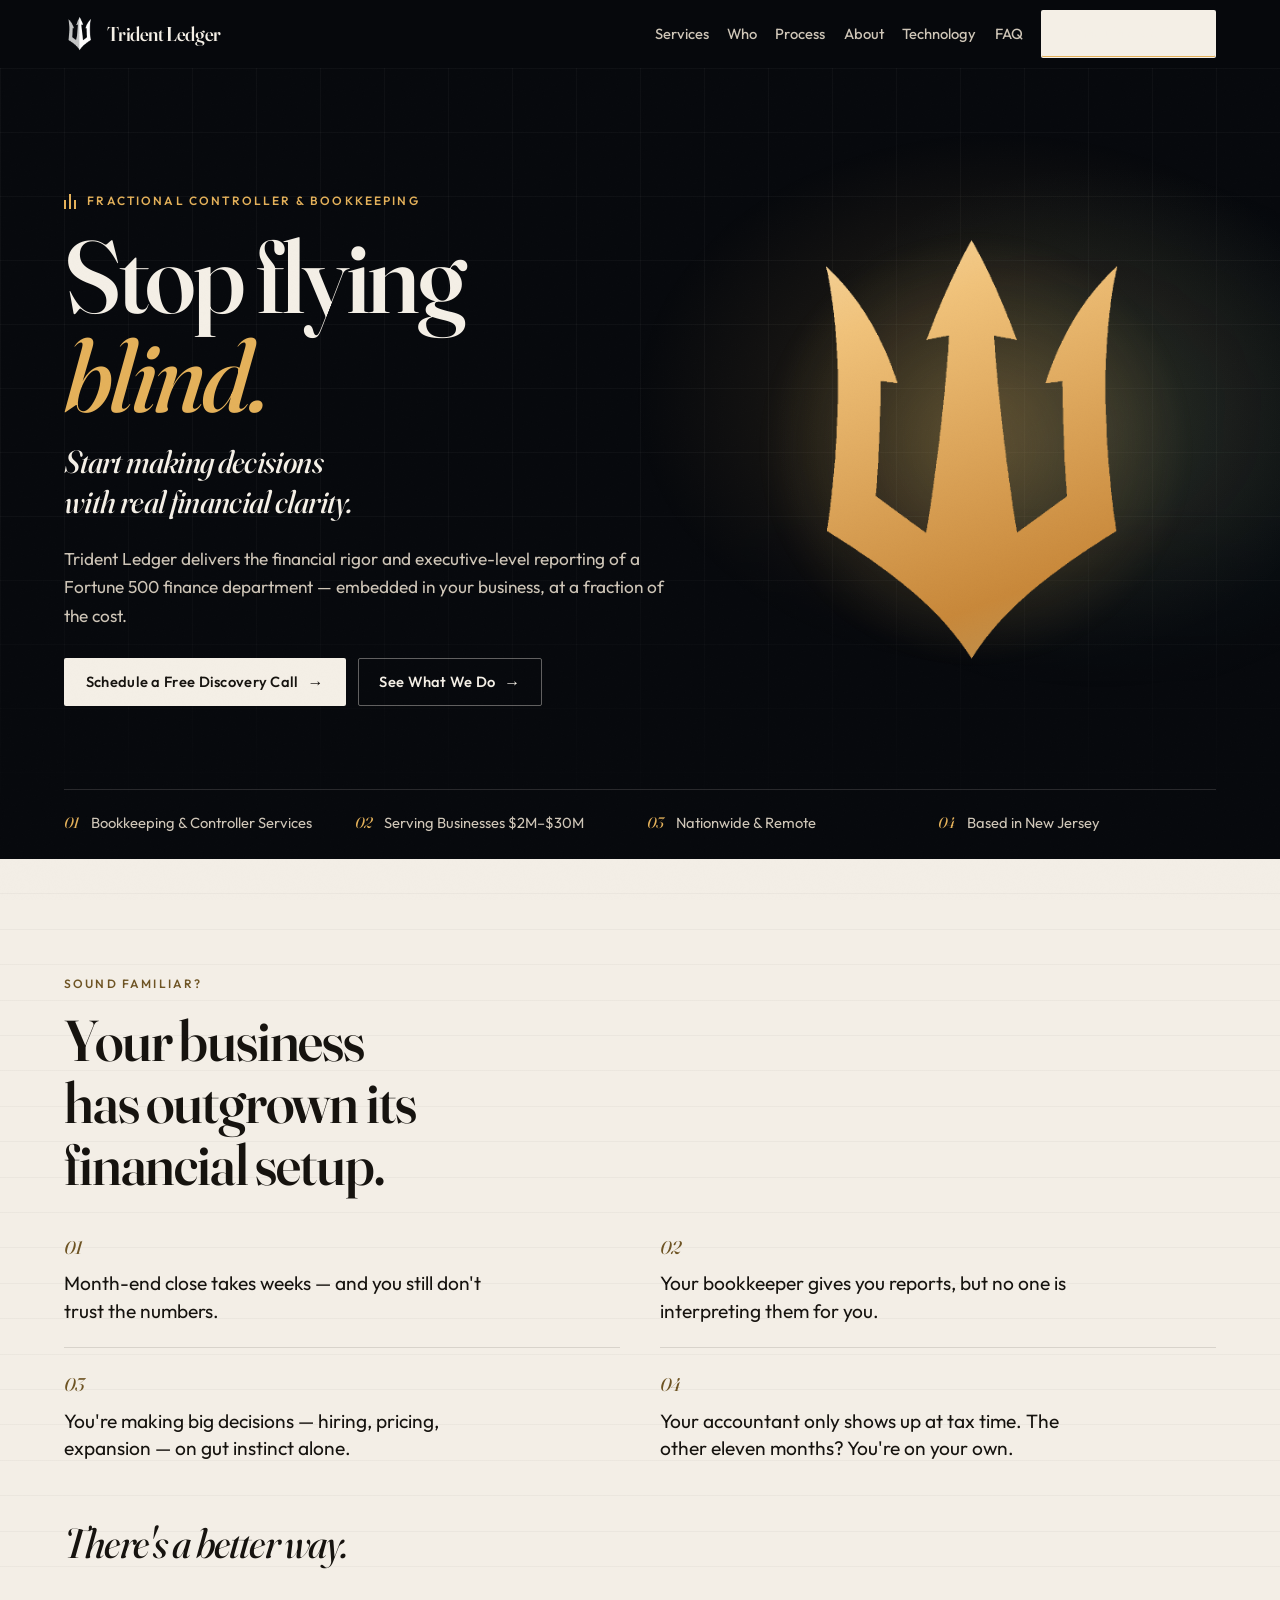
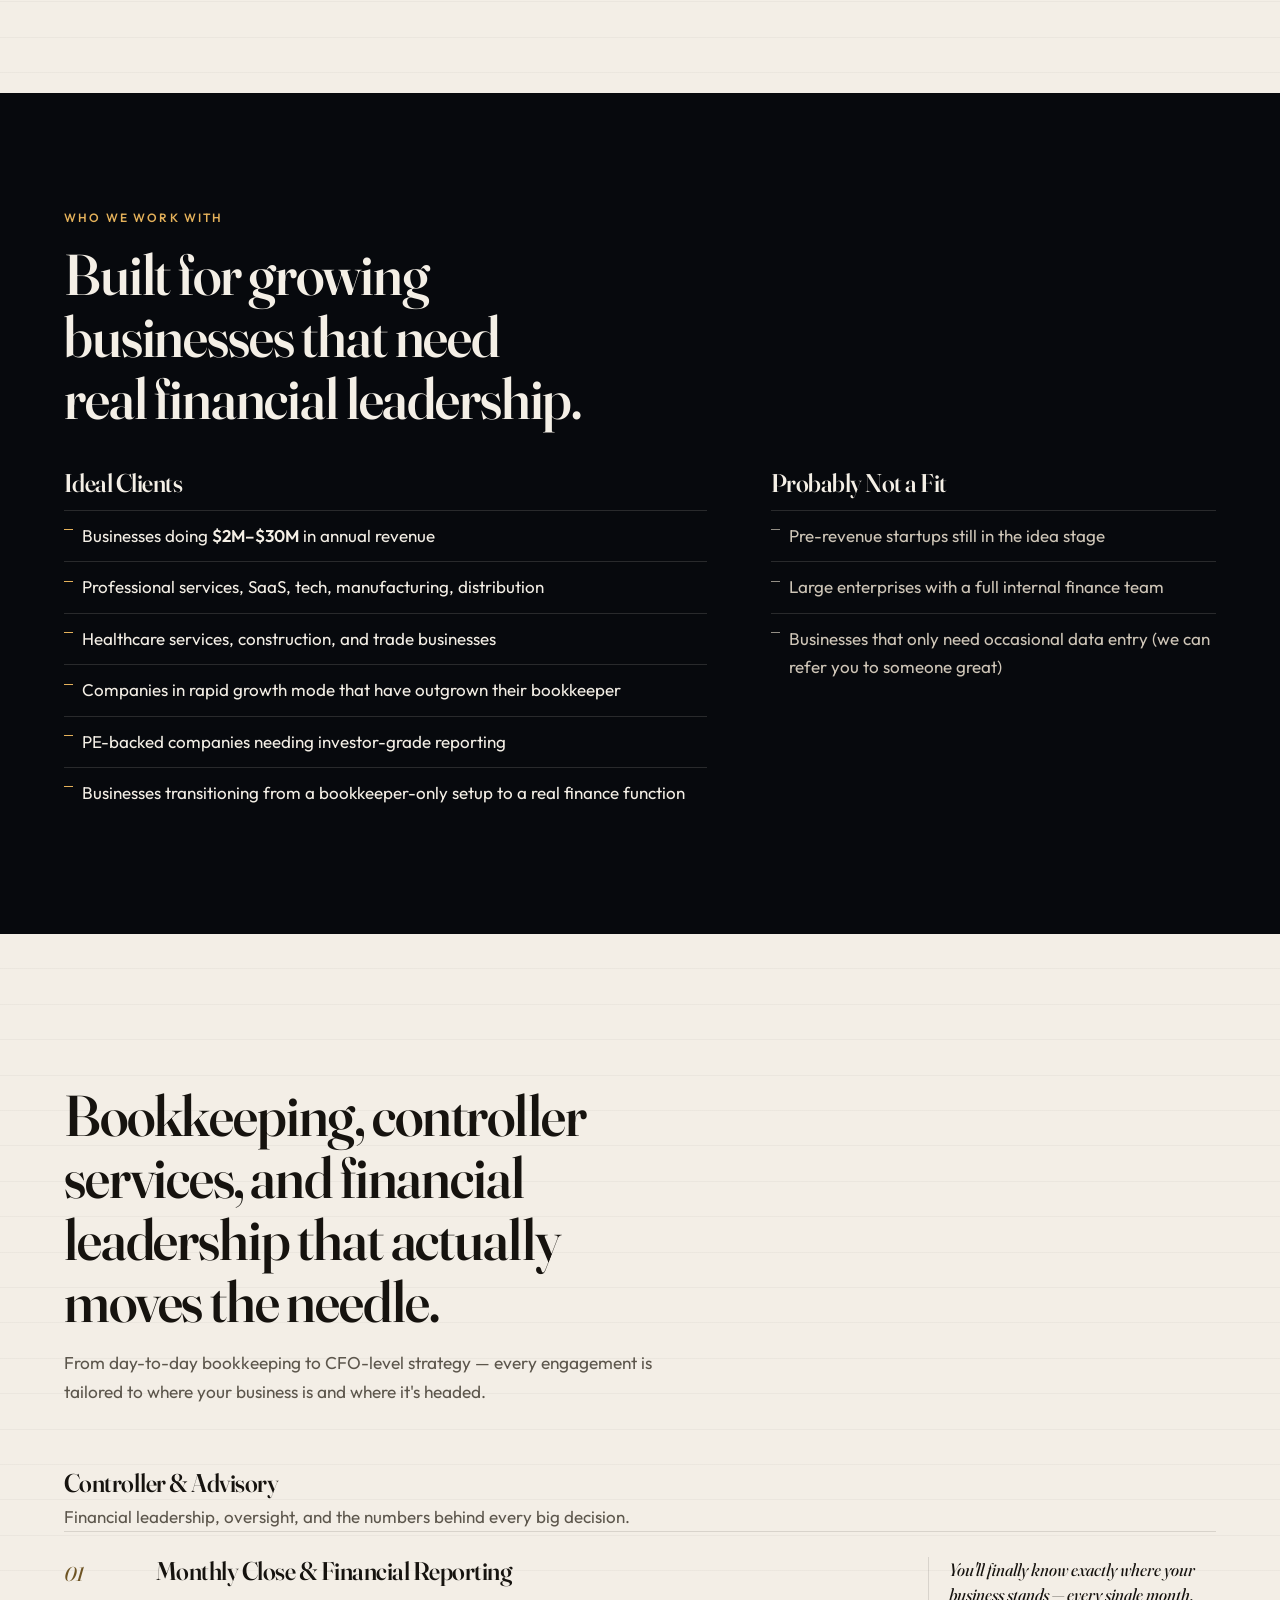
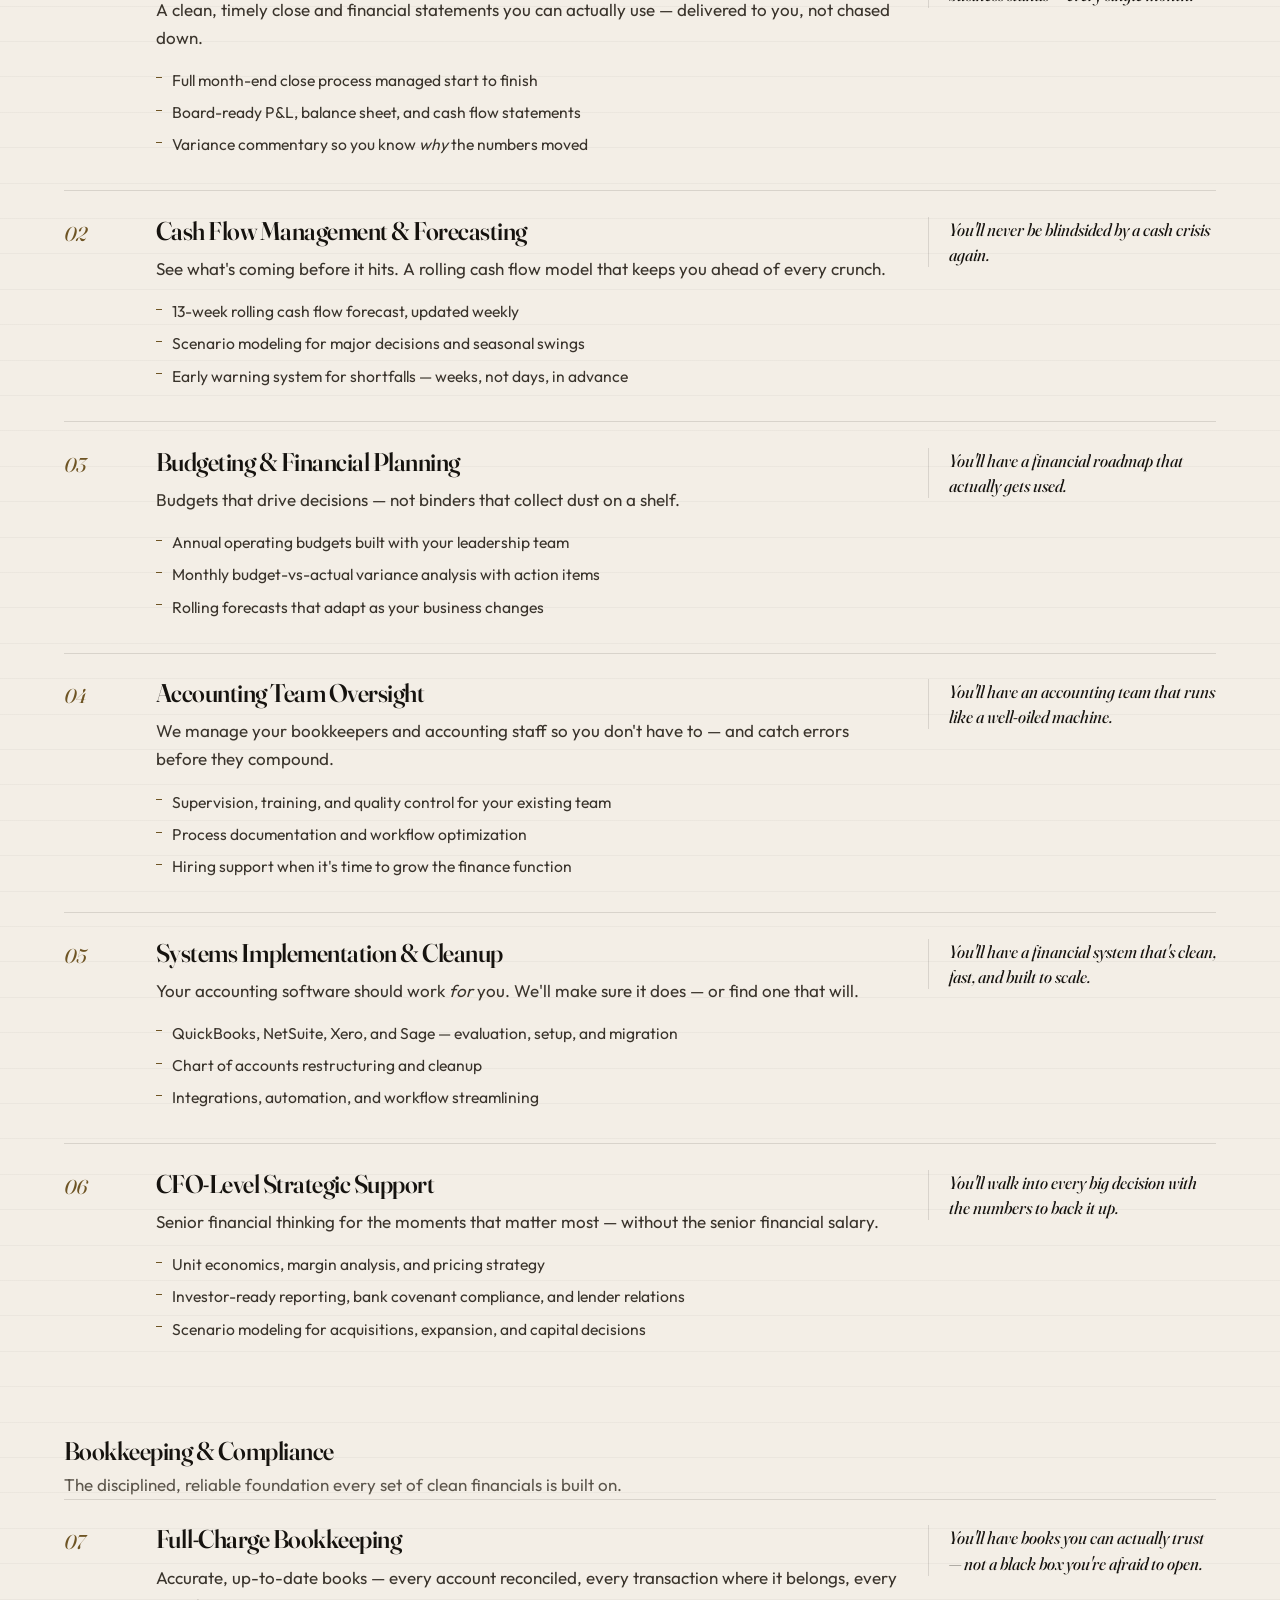
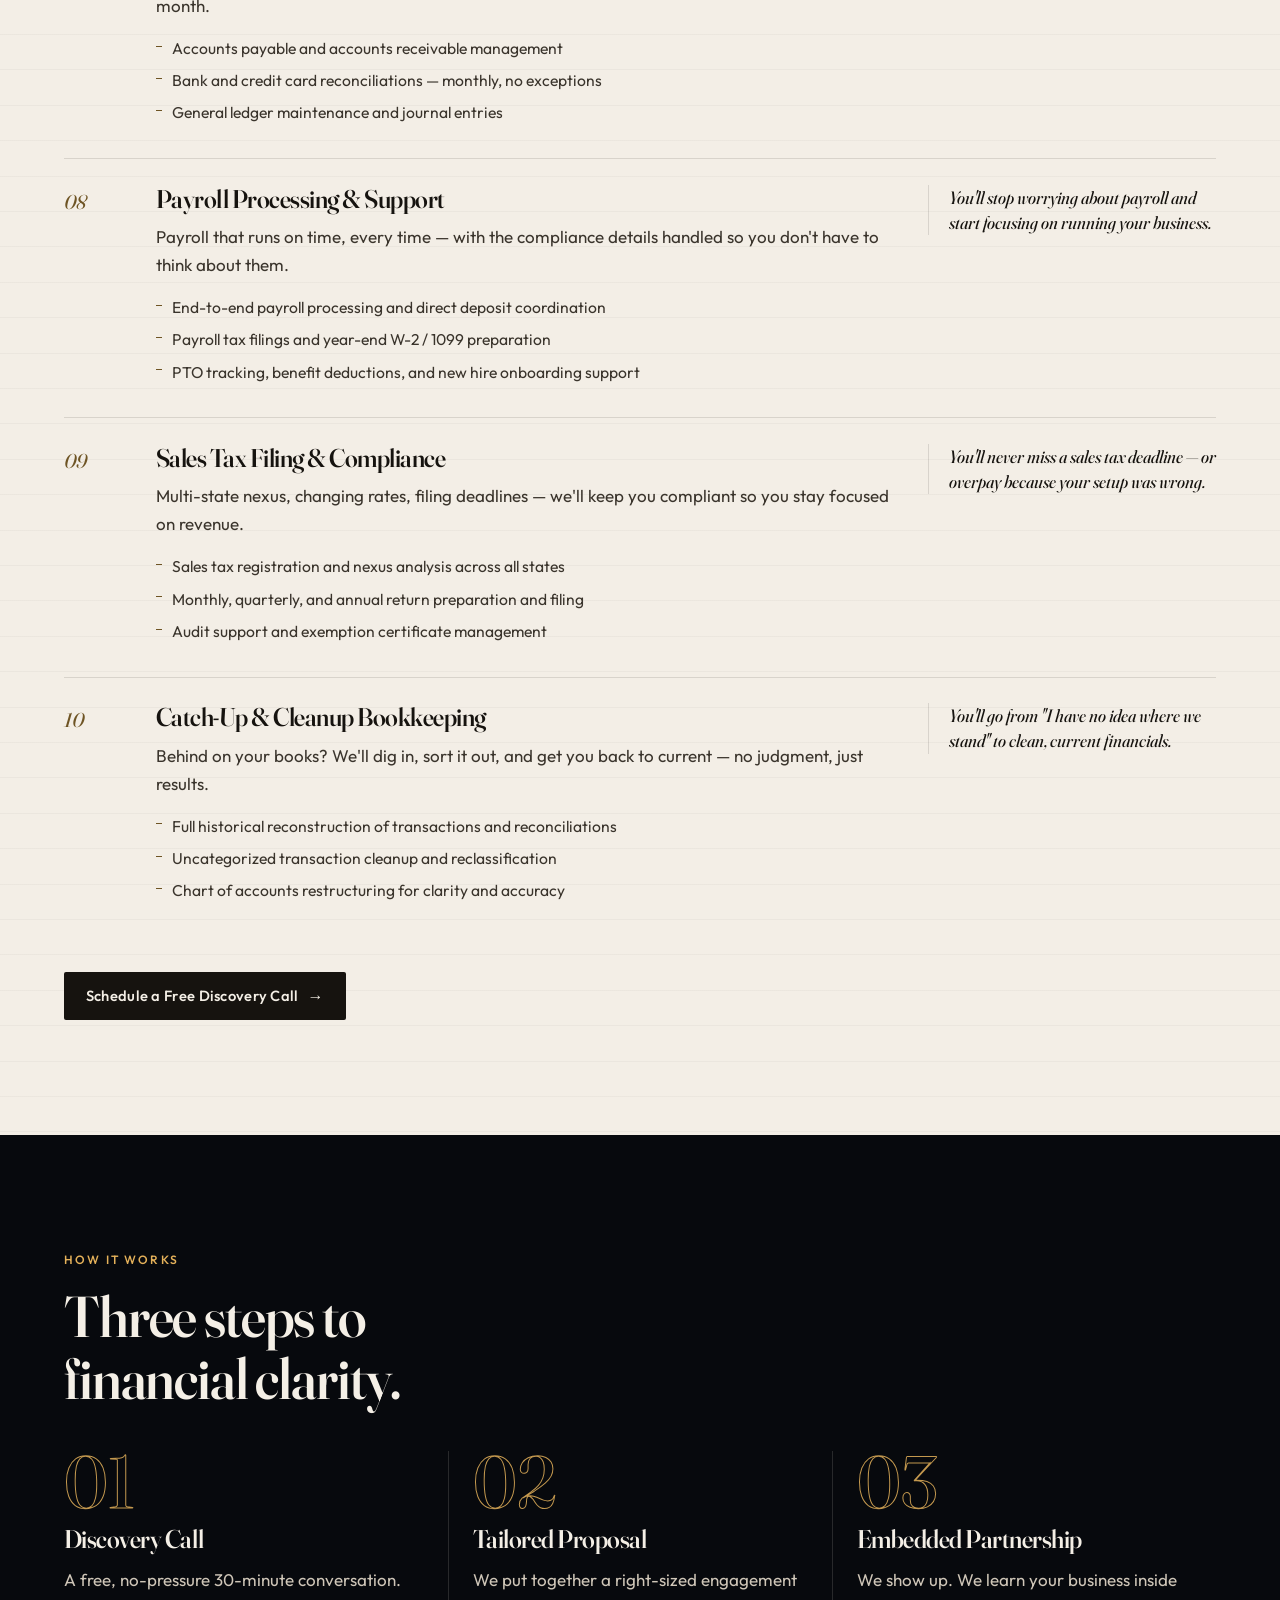
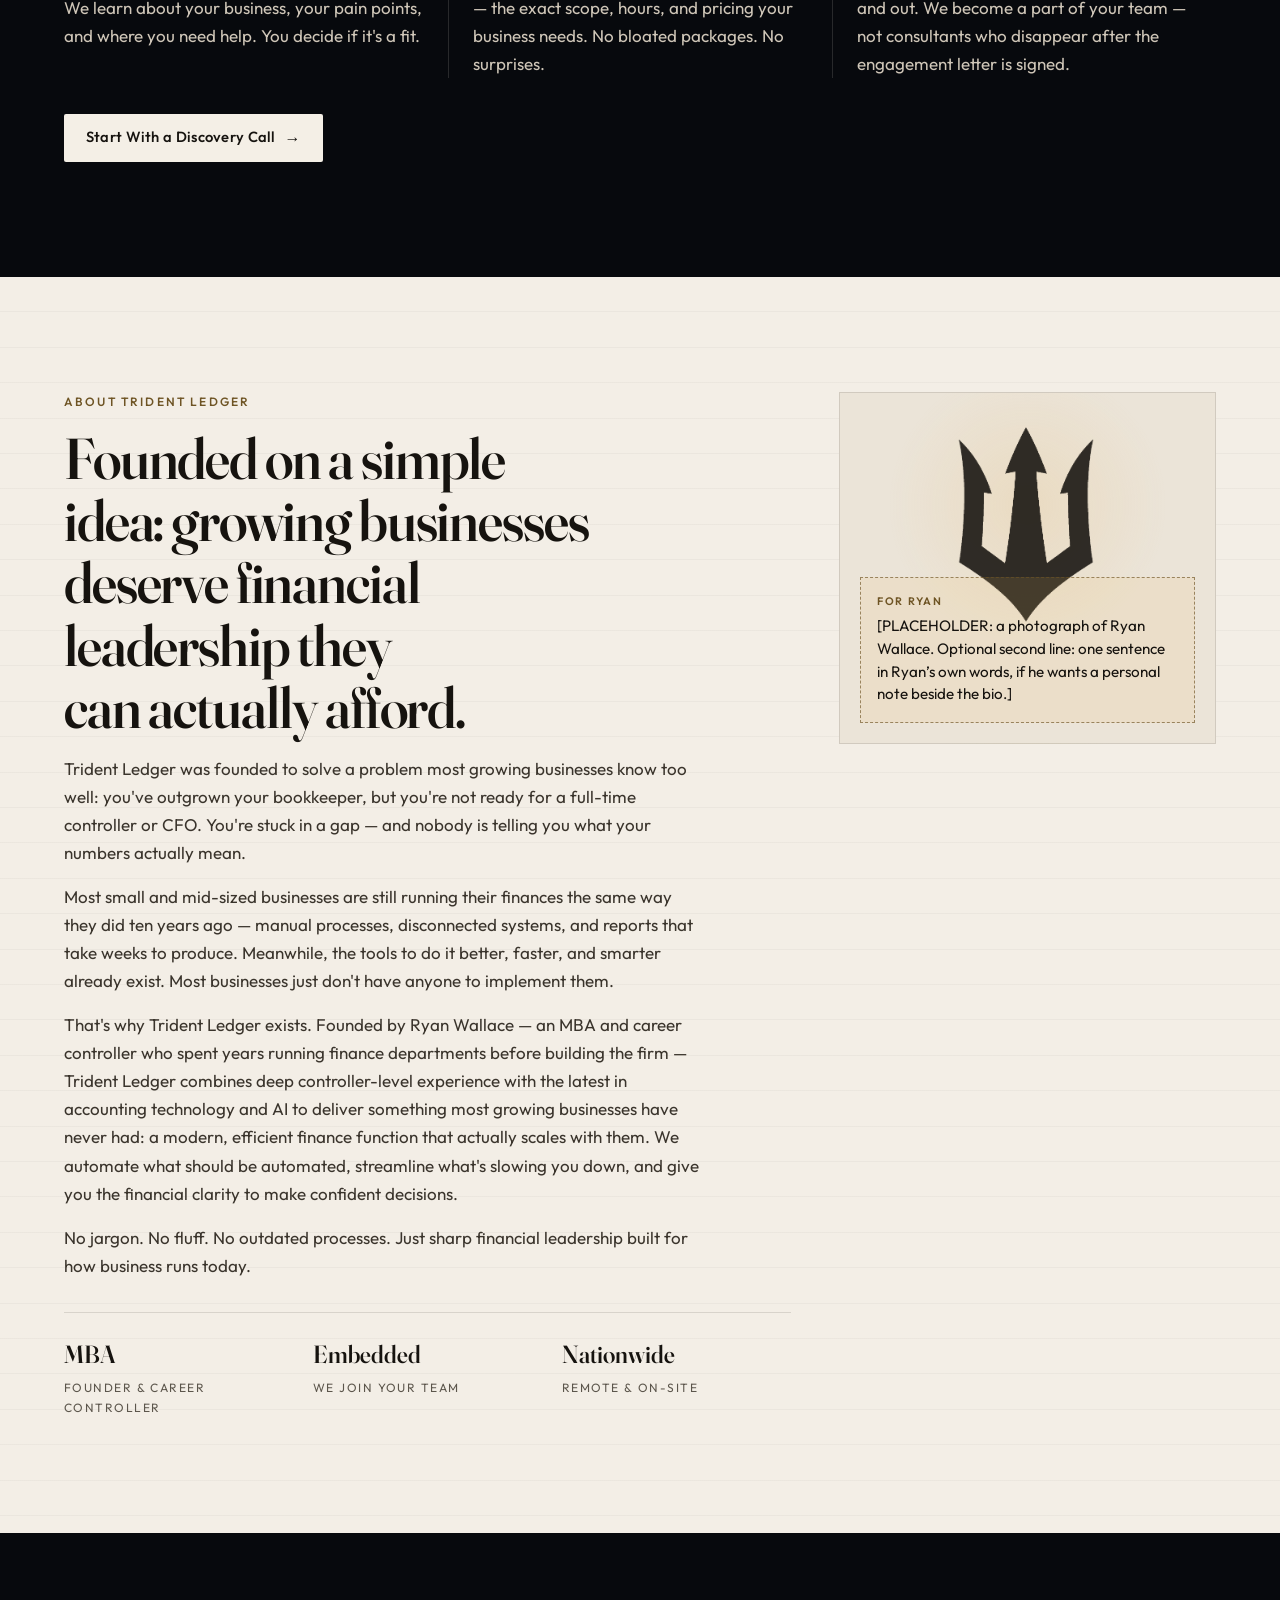
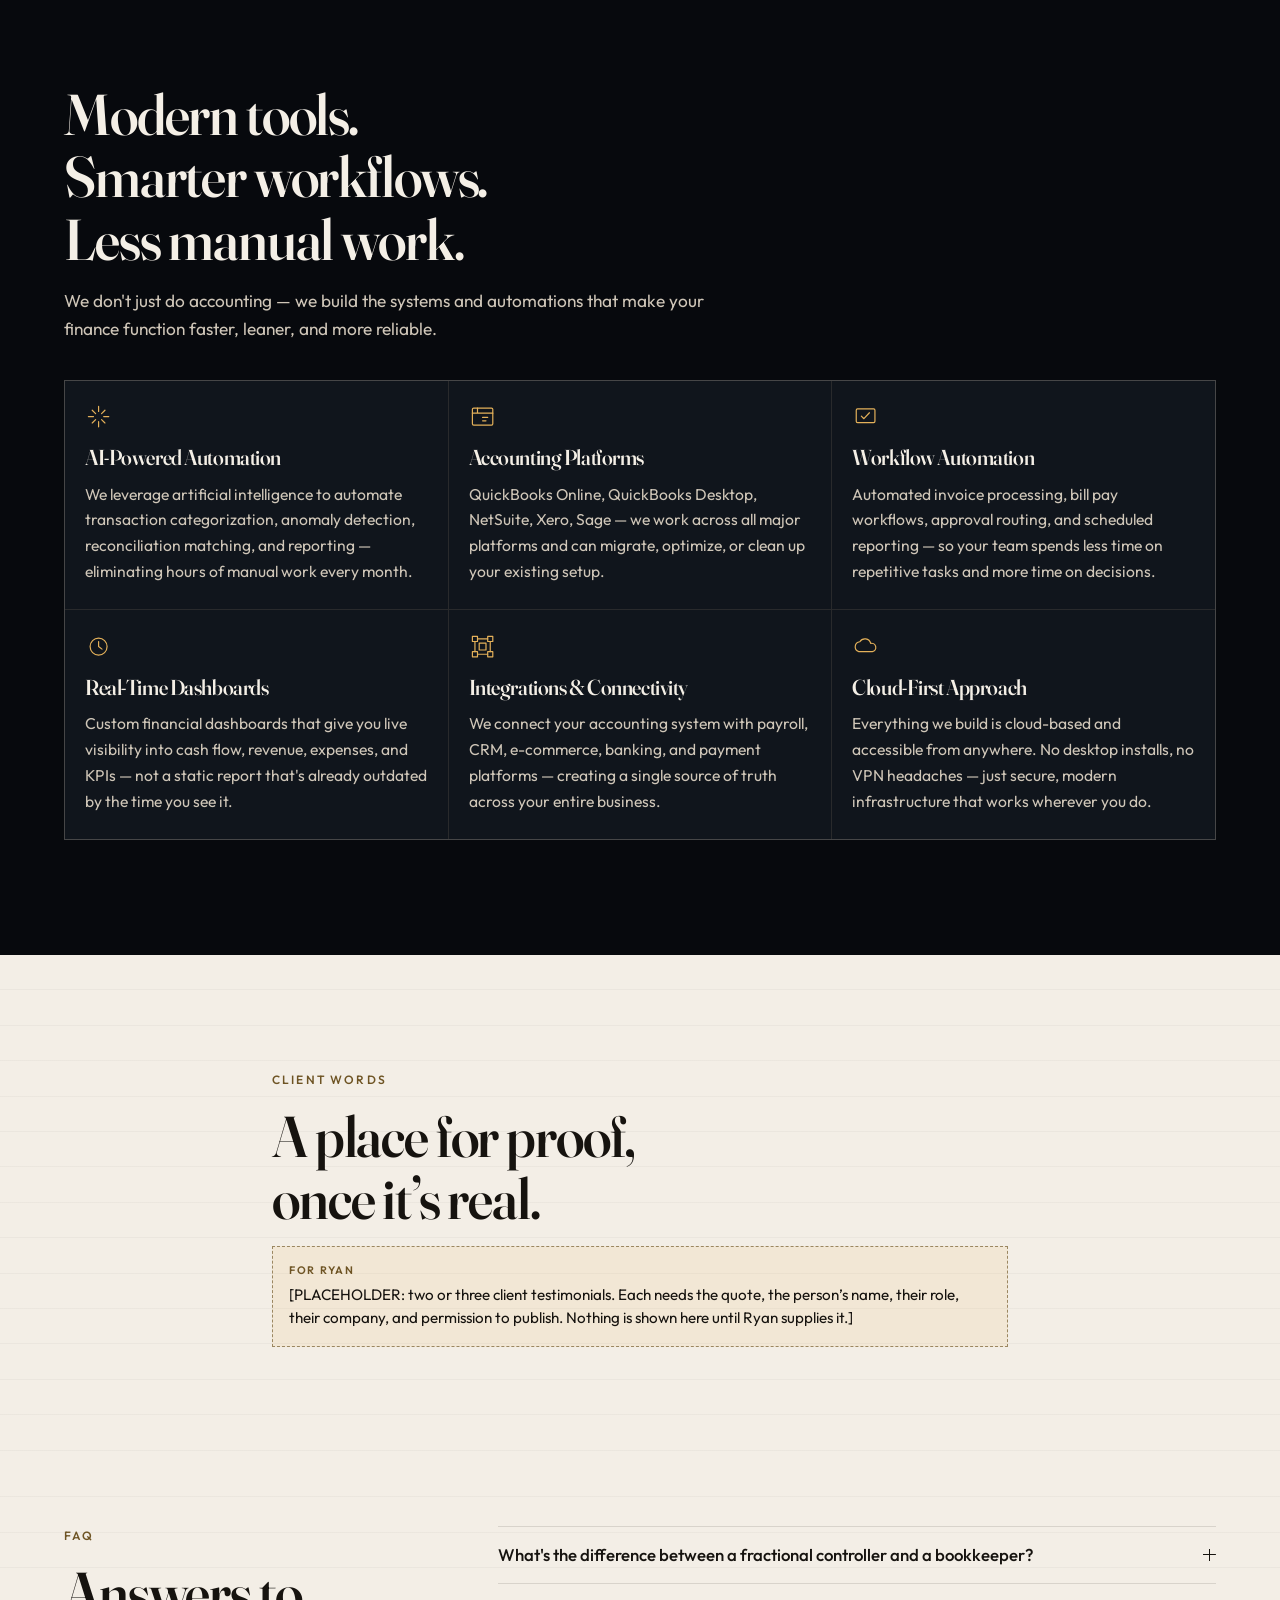
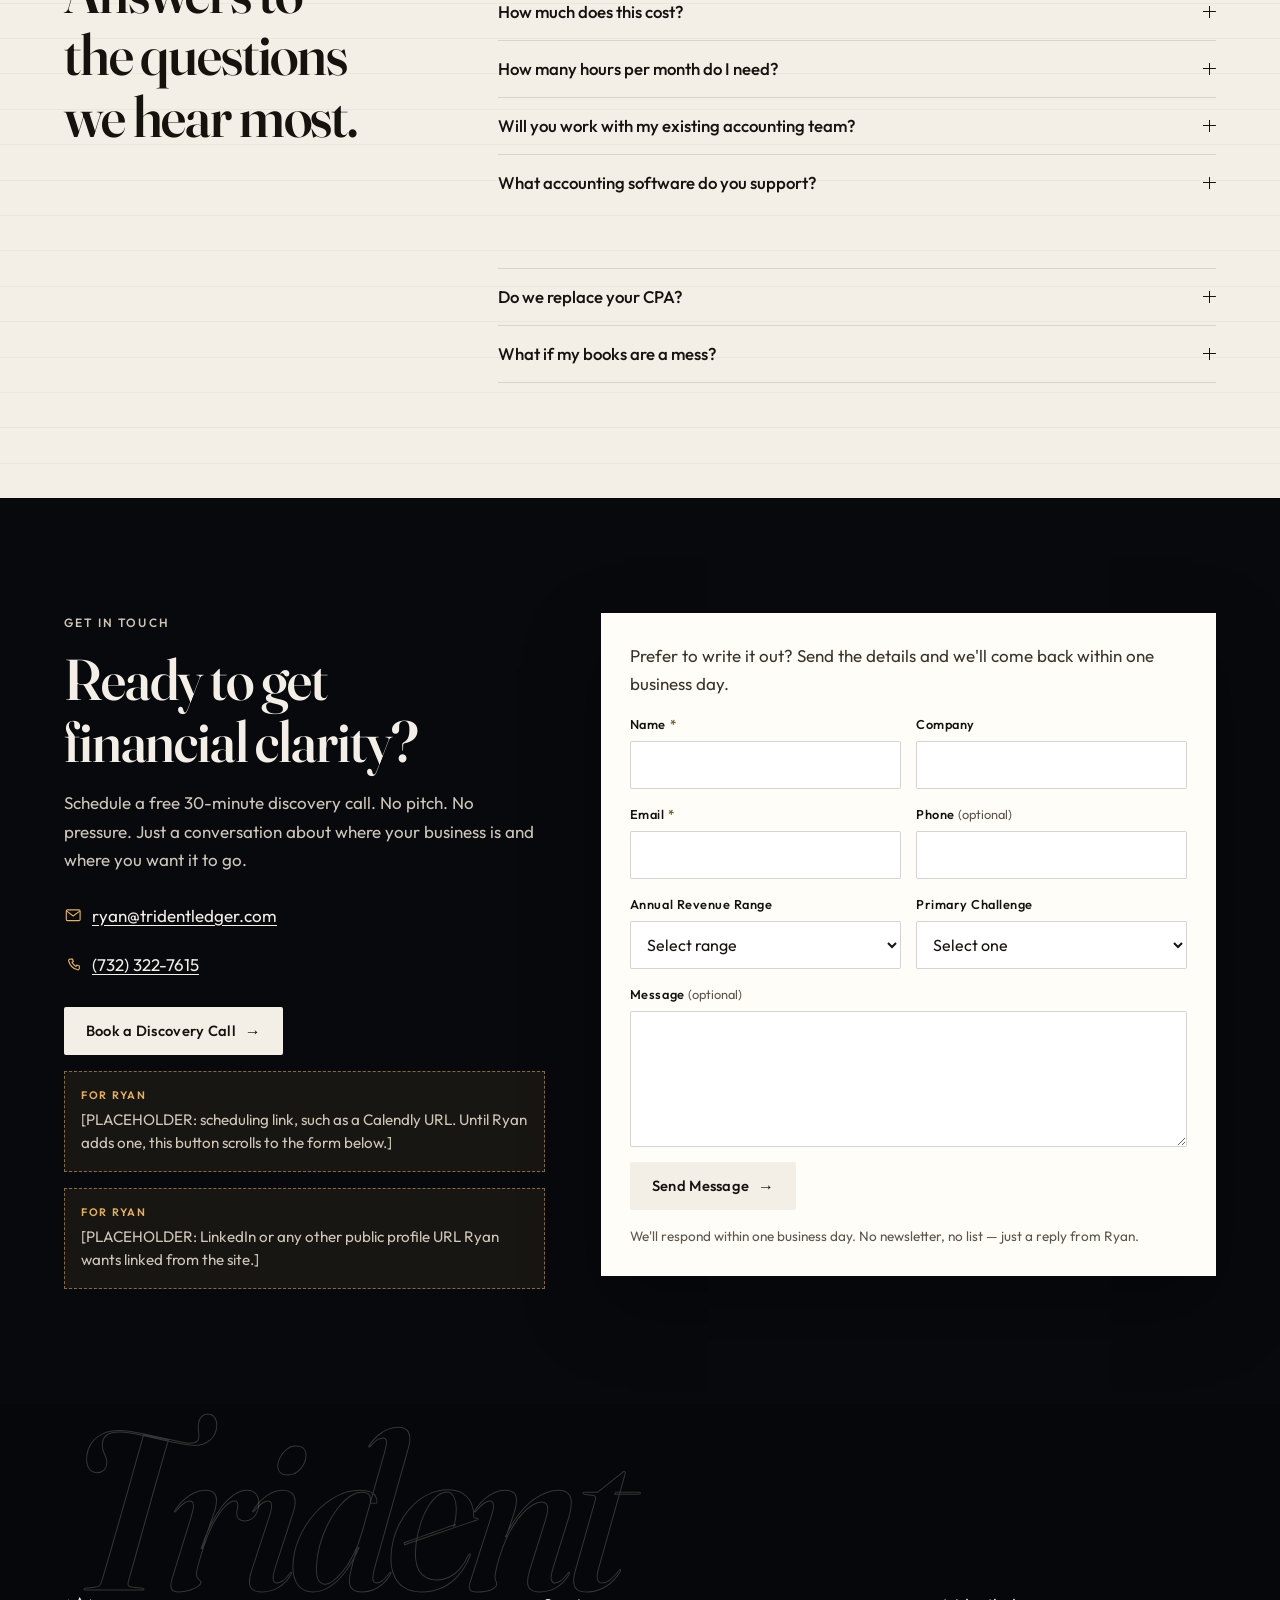
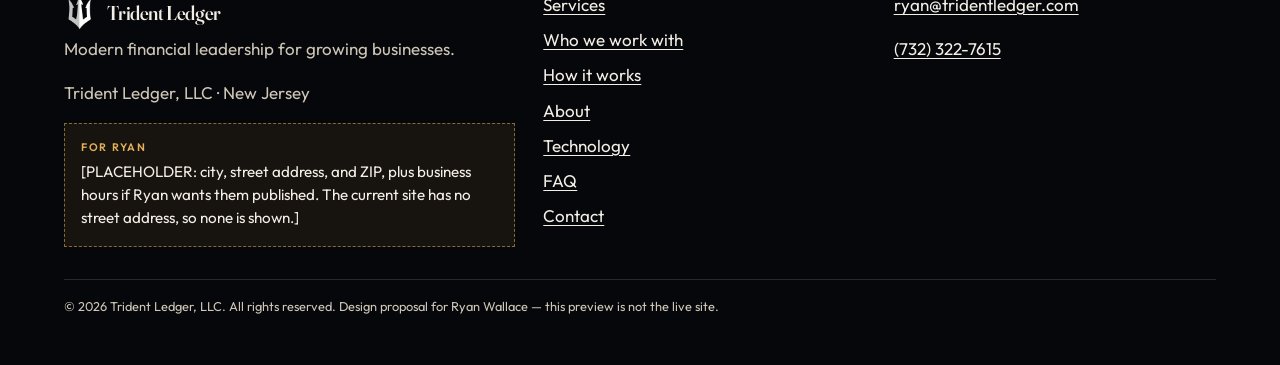
==== commit 63e2e88c: "Redesign the marketing site as a review-only proposal. Replace the monochrome one-pager with a stati" ====
--- a/index.html
+++ b/index.html
@@ -1,698 +1,722 @@
-<!-- ============================================================
-     TRIDENT LEDGER — IMPROVED BUILD (candidate, not yet deployed)
-     Based on the live index verified Jul 28, 2026.
-     See CHANGES.md in this folder for every change made.
-     ============================================================ -->
 <!DOCTYPE html>
 <html lang="en">
 <head>
   <meta charset="UTF-8">
   <meta name="viewport" content="width=device-width, initial-scale=1.0">
+  <script>
+    document.documentElement.classList.add("js");
+    if (window.matchMedia("(prefers-reduced-motion: reduce)").matches) {
+      document.documentElement.classList.add("reduce-motion");
+    }
+  </script>
+  <title>Fractional Controller &amp; Bookkeeping | Trident Ledger</title>
+  <meta name="description" content="New Jersey fractional controller and bookkeeping for growing businesses ($2M–$30M). Reporting, cash flow, payroll, and financial leadership from Trident Ledger.">
   <meta name="robots" content="index, follow">
-  <title>Fractional Controller &amp; Bookkeeping Services | Trident Ledger</title>
-  <meta name="description" content="Trident Ledger delivers fractional controller and bookkeeping services to growing businesses ($2M–$30M). Executive-level reporting, cash flow management, payroll, and strategic financial guidance — without the full-time cost.">
+  <meta name="author" content="Trident Ledger, LLC">
+  <meta name="geo.region" content="US-NJ">
+  <meta name="theme-color" content="#07090d">
   <link rel="canonical" href="https://tridentledger.com/">
-  <meta name="theme-color" content="#1a1a1a">
-
-  <!-- Icons -->
+
   <link rel="icon" href="/favicon-32.png" sizes="32x32" type="image/png">
   <link rel="icon" href="/icon-192.png" sizes="192x192" type="image/png">
   <link rel="apple-touch-icon" href="/apple-touch-icon.png">
   <link rel="manifest" href="/site.webmanifest">
 
-  <!-- Open Graph -->
-  <meta property="og:title" content="Fractional Controller &amp; Bookkeeping Services | Trident Ledger">
-  <meta property="og:description" content="Executive-level financial leadership and bookkeeping for growing businesses. Fractional controller services, cash flow management, payroll, and strategic guidance — at a fraction of the cost.">
+  <meta property="og:title" content="Fractional Controller &amp; Bookkeeping | Trident Ledger">
+  <meta property="og:description" content="Executive-level financial leadership and bookkeeping for growing businesses. Fractional controller services, cash flow, payroll, and strategic guidance — at a fraction of the cost.">
   <meta property="og:url" content="https://tridentledger.com/">
   <meta property="og:type" content="website">
   <meta property="og:image" content="https://tridentledger.com/og-image.png">
-  <meta property="og:site_name" content="Trident Ledger">
   <meta property="og:image:width" content="1200">
   <meta property="og:image:height" content="630">
   <meta property="og:image:alt" content="Trident Ledger — fractional controller and bookkeeping services for businesses $2M–$30M.">
+  <meta property="og:site_name" content="Trident Ledger">
   <meta property="og:locale" content="en_US">
 
-  <!-- Twitter / X -->
   <meta name="twitter:card" content="summary_large_image">
-  <meta name="twitter:title" content="Fractional Controller &amp; Bookkeeping Services | Trident Ledger">
+  <meta name="twitter:title" content="Fractional Controller &amp; Bookkeeping | Trident Ledger">
   <meta name="twitter:description" content="Executive-level financial leadership and bookkeeping for growing businesses — at a fraction of the cost of a full-time hire.">
   <meta name="twitter:image" content="https://tridentledger.com/og-image.png">
-
-  <!-- Fonts -->
-  <link rel="preconnect" href="https://fonts.googleapis.com">
-  <link rel="preconnect" href="https://fonts.gstatic.com" crossorigin>
-  <link href="https://fonts.googleapis.com/css2?family=DM+Serif+Display:ital@0;1&amp;family=DM+Sans:ital,opsz,wght@0,9..40,300..700;1,9..40,300..700&amp;display=swap" rel="stylesheet">
+  <meta name="twitter:image:alt" content="Trident Ledger — fractional controller and bookkeeping services for businesses $2M–$30M.">
+
+  <link rel="preload" href="fonts/fraunces-roman.woff2" as="font" type="font/woff2" crossorigin>
+  <link rel="preload" href="fonts/fraunces-italic.woff2" as="font" type="font/woff2" crossorigin>
+  <link rel="preload" href="fonts/outfit-latin.woff2" as="font" type="font/woff2" crossorigin>
+  <link rel="preload" href="logo.png" as="image">
 
   <link rel="stylesheet" href="styles.css">
 
-  <!-- Schema Markup -->
   <script type="application/ld+json">
   {
     "@context": "https://schema.org",
-    "@type": "ProfessionalService",
-    "name": "Trident Ledger, LLC",
-    "description": "Fractional controller, bookkeeping, and financial leadership services for growing businesses. Modern accounting powered by technology and AI.",
-    "url": "https://tridentledger.com",
-    "telephone": "(732) 322-7615",
-    "email": "ryan@tridentledger.com",
-    "founder": {
-      "@type": "Person",
-      "name": "Ryan Wallace",
-      "jobTitle": "Founder & Fractional Controller",
-      "description": "MBA and career controller. Founded Trident Ledger to deliver modern, technology-driven financial leadership to growing businesses."
-    },
-    "areaServed": {
-      "@type": "Country",
-      "name": "United States"
-    },
-    "serviceType": [
-      "Fractional Controller Services",
-      "Bookkeeping Services",
-      "Financial Reporting",
-      "Cash Flow Management",
-      "Budgeting and Financial Planning",
-      "Payroll Processing",
-      "Sales Tax Filing and Compliance",
-      "Accounting Systems Implementation",
-      "CFO Advisory Services"
-    ],
-    "priceRange": "$$"
-  }
-  </script>
-
-  <!-- FAQ Schema — generated from the FAQ section below; keep in sync if copy changes -->
-  <script type="application/ld+json">
-  {
-    "@context": "https://schema.org",
-    "@type": "FAQPage",
-    "mainEntity": [
+    "@graph": [
       {
-        "@type": "Question",
-        "name": "What's the difference between a fractional controller and a bookkeeper?",
-        "acceptedAnswer": {
-          "@type": "Answer",
-          "text": "A bookkeeper records transactions and keeps your books up to date. A controller interprets those numbers, manages the close process, builds forecasts, and provides the financial leadership to drive decisions. Think of it this way: a bookkeeper tells you what happened. A controller tells you what it means and what to do next."
+        "@type": "AccountingService",
+        "@id": "https://tridentledger.com/#business",
+        "name": "Trident Ledger, LLC",
+        "alternateName": "Trident Ledger",
+        "url": "https://tridentledger.com/",
+        "image": "https://tridentledger.com/og-image.png",
+        "logo": "https://tridentledger.com/logo.png",
+        "telephone": "+1-732-322-7615",
+        "email": "ryan@tridentledger.com",
+        "priceRange": "$$",
+        "description": "Fractional controller, bookkeeping, and financial leadership services for growing businesses. Modern accounting powered by technology and AI. Based in New Jersey and working with clients nationwide.",
+        "founder": {
+          "@type": "Person",
+          "name": "Ryan Wallace",
+          "jobTitle": "Founder & Fractional Controller",
+          "description": "MBA and career controller. Founded Trident Ledger to deliver modern, technology-driven financial leadership to growing businesses."
+        },
+        "address": {
+          "@type": "PostalAddress",
+          "addressRegion": "NJ",
+          "addressCountry": "US"
+        },
+        "areaServed": [
+          { "@type": "AdministrativeArea", "name": "New Jersey" },
+          { "@type": "Country", "name": "United States" }
+        ],
+        "serviceType": [
+          "Fractional Controller Services",
+          "Bookkeeping Services",
+          "Financial Reporting",
+          "Cash Flow Management",
+          "Budgeting and Financial Planning",
+          "Payroll Processing",
+          "Sales Tax Filing and Compliance",
+          "Accounting Systems Implementation",
+          "CFO Advisory Services"
+        ],
+        "hasOfferCatalog": {
+          "@type": "OfferCatalog",
+          "name": "Controller, bookkeeping, and advisory services",
+          "itemListElement": [
+            { "@type": "Offer", "itemOffered": { "@type": "Service", "name": "Monthly Close & Financial Reporting" } },
+            { "@type": "Offer", "itemOffered": { "@type": "Service", "name": "Cash Flow Management & Forecasting" } },
+            { "@type": "Offer", "itemOffered": { "@type": "Service", "name": "Budgeting & Financial Planning" } },
+            { "@type": "Offer", "itemOffered": { "@type": "Service", "name": "Accounting Team Oversight" } },
+            { "@type": "Offer", "itemOffered": { "@type": "Service", "name": "Systems Implementation & Cleanup" } },
+            { "@type": "Offer", "itemOffered": { "@type": "Service", "name": "CFO-Level Strategic Support" } },
+            { "@type": "Offer", "itemOffered": { "@type": "Service", "name": "Full-Charge Bookkeeping" } },
+            { "@type": "Offer", "itemOffered": { "@type": "Service", "name": "Payroll Processing & Support" } },
+            { "@type": "Offer", "itemOffered": { "@type": "Service", "name": "Sales Tax Filing & Compliance" } },
+            { "@type": "Offer", "itemOffered": { "@type": "Service", "name": "Catch-Up & Cleanup Bookkeeping" } }
+          ]
         }
       },
       {
-        "@type": "Question",
-        "name": "How much does this cost?",
-        "acceptedAnswer": {
-          "@type": "Answer",
-          "text": "Every engagement is scoped to fit your business. Most clients invest between $3,000 and $8,000 per month depending on complexity, volume, and the level of strategic support they need. We'll give you a clear, fixed quote after the discovery call — no hidden fees, no hourly surprises."
-        }
-      },
-      {
-        "@type": "Question",
-        "name": "How many hours per month do I need?",
-        "acceptedAnswer": {
-          "@type": "Answer",
-          "text": "It depends on your business. Some clients need 15–20 hours a month for close and reporting. Others need 30–40+ hours for deeper financial planning and team oversight. We'll recommend the right level during the discovery call — and we can always adjust as your needs change."
-        }
-      },
-      {
-        "@type": "Question",
-        "name": "Will you work with my existing accounting team?",
-        "acceptedAnswer": {
-          "@type": "Answer",
-          "text": "Absolutely. That's one of the things we do best. We'll manage and mentor your bookkeepers, set up quality controls, and fill the gaps in your current team — not replace people who are doing good work."
-        }
-      },
-      {
-        "@type": "Question",
-        "name": "What accounting software do you support?",
-        "acceptedAnswer": {
-          "@type": "Answer",
-          "text": "We work with QuickBooks Online, QuickBooks Desktop, NetSuite, Xero, and Sage. If you're on a different platform, let's talk — our team has worked across most major systems and can adapt quickly."
-        }
-      },
-      {
-        "@type": "Question",
-        "name": "How quickly can we get started?",
-        "acceptedAnswer": {
-          "@type": "Answer",
-          "text": "Most engagements are up and running within 1–2 weeks of signing the agreement. If your books are in rough shape, we may start with a cleanup phase before moving into ongoing services. Either way, you'll see progress fast."
-        }
-      },
-      {
-        "@type": "Question",
-        "name": "Do we replace your CPA?",
-        "acceptedAnswer": {
-          "@type": "Answer",
-          "text": "No — and we'll make their life a lot easier. Trident Ledger is not a CPA firm, but we work closely with your tax preparer to make sure they have clean, organized financials at year-end. Many of our clients tell us their CPA fees went down after working with us because the books are in much better shape."
-        }
-      },
-      {
-        "@type": "Question",
-        "name": "What if my books are a mess?",
-        "acceptedAnswer": {
-          "@type": "Answer",
-          "text": "That's not a dealbreaker — it's actually one of the most common starting points. We'll assess the damage, put together a cleanup plan, and get your books in shape before transitioning to ongoing monthly services. It's what we do."
-        }
+        "@type": "FAQPage",
+        "@id": "https://tridentledger.com/#faq",
+        "mainEntity": [
+          {
+            "@type": "Question",
+            "name": "What's the difference between a fractional controller and a bookkeeper?",
+            "acceptedAnswer": {
+              "@type": "Answer",
+              "text": "A bookkeeper records transactions and keeps your books up to date. A controller interprets those numbers, manages the close process, builds forecasts, and provides the financial leadership to drive decisions. Think of it this way: a bookkeeper tells you what happened. A controller tells you what it means and what to do next."
+            }
+          },
+          {
+            "@type": "Question",
+            "name": "How much does this cost?",
+            "acceptedAnswer": {
+              "@type": "Answer",
+              "text": "Every engagement is scoped to fit your business. Most clients invest between $3,000 and $8,000 per month depending on complexity, volume, and the level of strategic support they need. We'll give you a clear, fixed quote after the discovery call — no hidden fees, no hourly surprises."
+            }
+          },
+          {
+            "@type": "Question",
+            "name": "How many hours per month do I need?",
+            "acceptedAnswer": {
+              "@type": "Answer",
+              "text": "It depends on your business. Some clients need 15–20 hours a month for close and reporting. Others need 30–40+ hours for deeper financial planning and team oversight. We'll recommend the right level during the discovery call — and we can always adjust as your needs change."
+            }
+          },
+          {
+            "@type": "Question",
+            "name": "Will you work with my existing accounting team?",
+            "acceptedAnswer": {
+              "@type": "Answer",
+              "text": "Absolutely. That's one of the things we do best. We'll manage and mentor your bookkeepers, set up quality controls, and fill the gaps in your current team — not replace people who are doing good work."
+            }
+          },
+          {
+            "@type": "Question",
+            "name": "What accounting software do you support?",
+            "acceptedAnswer": {
+              "@type": "Answer",
+              "text": "We work with QuickBooks Online, QuickBooks Desktop, NetSuite, Xero, and Sage. If you're on a different platform, let's talk — our team has worked across most major systems and can adapt quickly."
+            }
+          },
+          {
+            "@type": "Question",
+            "name": "How quickly can we get started?",
+            "acceptedAnswer": {
+              "@type": "Answer",
+              "text": "Most engagements are up and running within 1–2 weeks of signing the agreement. If your books are in rough shape, we may start with a cleanup phase before moving into ongoing services. Either way, you'll see progress fast."
+            }
+          },
+          {
+            "@type": "Question",
+            "name": "Do we replace your CPA?",
+            "acceptedAnswer": {
+              "@type": "Answer",
+              "text": "No — and we'll make their life a lot easier. Trident Ledger is not a CPA firm, but we work closely with your tax preparer to make sure they have clean, organized financials at year-end. Many of our clients tell us their CPA fees went down after working with us because the books are in much better shape."
+            }
+          },
+          {
+            "@type": "Question",
+            "name": "What if my books are a mess?",
+            "acceptedAnswer": {
+              "@type": "Answer",
+              "text": "That's not a dealbreaker — it's actually one of the most common starting points. We'll assess the damage, put together a cleanup plan, and get your books in shape before transitioning to ongoing monthly services. It's what we do."
+            }
+          }
+        ]
       }
     ]
   }
   </script>
 </head>
 <body>
-
-  <a href="#main" class="skip-link">Skip to main content</a>
-
-  <!-- ============ NAVIGATION ============ -->
+  <a class="skip-link" href="#main">Skip to main content</a>
+  <div class="grain" aria-hidden="true"></div>
+
   <header class="site-header" id="top">
-    <nav class="nav-container" aria-label="Main navigation">
-      <a href="#top" class="logo" aria-label="Trident Ledger — Home">
-        <img src="logo-small.png" alt="Trident Ledger logo" class="logo-icon" width="28" height="30" loading="eager">
-        <span class="logo-text">Trident Ledger</span>
+    <nav class="nav" aria-label="Main">
+      <a class="logo" href="#top">
+        <img class="logo-img" src="logo-small.png" alt="" width="200" height="214">
+        <span class="logo-word">Trident Ledger</span>
       </a>
-      <button class="nav-toggle" type="button" aria-label="Open menu" aria-expanded="false" aria-controls="primary-nav">
-        <span></span><span></span><span></span>
+      <button class="nav-toggle" type="button" aria-expanded="false" aria-controls="primary-nav">
+        <span class="nav-toggle-bars" aria-hidden="true"><span></span><span></span><span></span></span>
+        <span class="nav-toggle-label">Menu</span>
       </button>
       <ul class="nav-links" id="primary-nav">
         <li><a href="#services">Services</a></li>
-        <li><a href="#how-it-works">How It Works</a></li>
+        <li><a href="#who">Who</a></li>
+        <li><a href="#how-it-works">Process</a></li>
         <li><a href="#about">About</a></li>
         <li><a href="#technology">Technology</a></li>
         <li><a href="#faq">FAQ</a></li>
-        <li><a href="#contact" class="nav-cta">Schedule a Call</a></li>
+        <li><a class="btn btn-primary nav-cta" href="#contact">Schedule a Call</a></li>
       </ul>
     </nav>
   </header>
 
   <main id="main" tabindex="-1">
-
-    <!-- ============ HERO ============ -->
     <section class="hero" aria-labelledby="hero-heading">
-      <div class="hero-bg" aria-hidden="true">
-        <div class="hero-grid"></div>
-        <div class="hero-glow"></div>
-        <div class="hero-mark"><img src="logo.png" alt="" width="946" height="1013" loading="eager" decoding="async" style="height:auto;"></div>
-        <div class="hero-gradient"></div>
-      </div>
-      <div class="container hero-content">
-        <p class="hero-eyebrow anim-fade-up">Fractional Controller &amp; Bookkeeping Services</p>
-        <h1 id="hero-heading" class="hero-headline anim-fade-up anim-delay-1">
-          Stop flying blind.<br>
-          <span class="hero-headline-accent">Start making decisions with real financial clarity.</span>
-        </h1>
-        <span class="tine-rule anim-fade-up anim-delay-1" aria-hidden="true"><i></i><i></i><i></i></span>
-        <p class="hero-sub anim-fade-up anim-delay-2">
-          Trident Ledger delivers the financial rigor and executive-level reporting of a Fortune 500 finance department — embedded in your business, at a fraction of the cost.
-        </p>
-        <div class="hero-ctas anim-fade-up anim-delay-3">
-          <a href="#contact" class="btn btn-primary">Schedule a Free Discovery Call</a>
-          <a href="#services" class="btn btn-ghost">See What We Do</a>
-        </div>
-        <div class="hero-proof anim-fade-up anim-delay-4">
-          <span class="hero-proof-item">Bookkeeping &amp; Controller Services</span>
-          <span class="hero-proof-divider" aria-hidden="true"></span>
-          <span class="hero-proof-item">Serving Businesses $2M–$30M</span>
-          <span class="hero-proof-divider" aria-hidden="true"></span>
-          <span class="hero-proof-item">Nationwide &amp; Remote</span>
-        </div>
-      </div>
-    </section>
-
-    <!-- ============ THE PROBLEM ============ -->
-    <section class="problem" id="problem" aria-labelledby="problem-heading">
-      <div class="container">
-        <p class="section-eyebrow anim-scroll">Sound familiar?</p>
-        <h2 id="problem-heading" class="section-heading anim-scroll">Your business has outgrown its financial setup.</h2>
-        <div class="problem-grid">
-          <div class="problem-card anim-scroll">
+      <div class="hero-atmosphere" aria-hidden="true"></div>
+      <div class="wrap hero-grid">
+        <div class="hero-copy">
+          <p class="eyebrow hero-rise">
+            <span class="tines" aria-hidden="true"><i></i><i></i><i></i></span>
+            Fractional Controller &amp; Bookkeeping
+          </p>
+          <h1 id="hero-heading">
+            <span class="h1-line hero-rise d1">Stop flying</span>
+            <span class="h1-line h1-em hero-rise d2">blind.</span>
+            <span class="h1-accent hero-rise d3">Start making decisions with real financial clarity.</span>
+          </h1>
+          <p class="hero-sub hero-rise d4">Trident Ledger delivers the financial rigor and executive-level reporting of a Fortune 500 finance department — embedded in your business, at a fraction of the cost.</p>
+          <div class="hero-ctas hero-rise d5">
+            <a class="btn btn-primary" href="#contact">Schedule a Free Discovery Call</a>
+            <a class="btn btn-ghost" href="#services">See What We Do</a>
+          </div>
+        </div>
+        <div class="hero-mark-wrap hero-rise d2" aria-hidden="true">
+          <div class="hero-mark"></div>
+        </div>
+      </div>
+      <div class="wrap">
+        <ul class="proof hero-rise d6" aria-label="At a glance">
+          <li><span class="proof-num" aria-hidden="true">01</span> Bookkeeping &amp; Controller Services</li>
+          <li><span class="proof-num" aria-hidden="true">02</span> Serving Businesses $2M–$30M</li>
+          <li><span class="proof-num" aria-hidden="true">03</span> Nationwide &amp; Remote</li>
+          <li><span class="proof-num" aria-hidden="true">04</span> Based in New Jersey</li>
+        </ul>
+      </div>
+    </section>
+
+    <section class="band band-paper problem" id="problem" aria-labelledby="problem-heading">
+      <div class="wrap">
+        <p class="eyebrow reveal">Sound familiar?</p>
+        <h2 id="problem-heading" class="reveal">Your business has outgrown its financial setup.</h2>
+        <ol class="problem-list">
+          <li class="reveal">
             <p>Month-end close takes weeks — and you still don't trust the numbers.</p>
-          </div>
-          <div class="problem-card anim-scroll">
+          </li>
+          <li class="reveal">
             <p>Your bookkeeper gives you reports, but no one is interpreting them for you.</p>
-          </div>
-          <div class="problem-card anim-scroll">
+          </li>
+          <li class="reveal">
             <p>You're making big decisions — hiring, pricing, expansion — on gut instinct alone.</p>
-          </div>
-          <div class="problem-card anim-scroll">
+          </li>
+          <li class="reveal">
             <p>Your accountant only shows up at tax time. The other eleven months? You're on your own.</p>
-          </div>
-        </div>
-        <p class="problem-transition anim-scroll">There's a better way.</p>
-      </div>
-    </section>
-
-    <!-- ============ SERVICES ============ -->
-    <section class="services" id="services" aria-labelledby="services-heading">
-      <div class="container">
-        <p class="section-eyebrow anim-scroll">What We Do</p>
-        <h2 id="services-heading" class="section-heading anim-scroll">Bookkeeping, controller services, and financial leadership that actually moves the needle.</h2>
-        <p class="section-intro anim-scroll">From day-to-day bookkeeping to CFO-level strategy — every engagement is tailored to where your business is and where it's headed.</p>
-
-        <div class="service-group anim-scroll">
-          <h3 class="service-group-title">Controller &amp; Advisory</h3>
-          <p class="service-group-sub">Financial leadership, oversight, and the numbers behind every big decision.</p>
-        </div>
-
-        <div class="services-grid">
-
-          <article class="service-card anim-scroll">
-            <div class="service-icon" aria-hidden="true">
-              <svg viewBox="0 0 32 32"><path d="M4 28V8h24v20M4 8l4-4h16l4 4M12 14h8M12 20h5" stroke="currentColor" stroke-width="1.5" fill="none" stroke-linecap="round"/></svg>
-            </div>
-            <h3>Monthly Close &amp; Financial Reporting</h3>
+          </li>
+        </ol>
+        <p class="turn reveal">There's a better way.</p>
+      </div>
+    </section>
+
+    <section class="band band-ink who" id="who" aria-labelledby="who-heading">
+      <div class="wrap">
+        <p class="eyebrow reveal">Who we work with</p>
+        <h2 id="who-heading" class="reveal">Built for growing businesses that need real financial leadership.</h2>
+        <div class="who-grid">
+          <div class="reveal">
+            <h3>Ideal Clients</h3>
+            <ul class="mark-list">
+              <li>Businesses doing <strong>$2M–$30M</strong> in annual revenue</li>
+              <li>Professional services, SaaS, tech, manufacturing, distribution</li>
+              <li>Healthcare services, construction, and trade businesses</li>
+              <li>Companies in rapid growth mode that have outgrown their bookkeeper</li>
+              <li>PE-backed companies needing investor-grade reporting</li>
+              <li>Businesses transitioning from a bookkeeper-only setup to a real finance function</li>
+            </ul>
+          </div>
+          <div class="reveal">
+            <h3>Probably Not a Fit</h3>
+            <ul class="mark-list mark-list-quiet">
+              <li>Pre-revenue startups still in the idea stage</li>
+              <li>Large enterprises with a full internal finance team</li>
+              <li>Businesses that only need occasional data entry (we can refer you to someone great)</li>
+            </ul>
+          </div>
+        </div>
+      </div>
+    </section>
+
+    <section class="band band-paper services" id="services" aria-labelledby="services-heading">
+      <div class="wrap">
+        <p class="eyebrow reveal">What we do</p>
+        <h2 id="services-heading" class="reveal">Bookkeeping, controller services, and financial leadership that actually moves the needle.</h2>
+        <p class="lede reveal">From day-to-day bookkeeping to CFO-level strategy — every engagement is tailored to where your business is and where it's headed.</p>
+
+        <div class="service-group reveal">
+          <h3>Controller &amp; Advisory</h3>
+          <p>Financial leadership, oversight, and the numbers behind every big decision.</p>
+        </div>
+
+        <article class="service reveal">
+          <p class="service-num" aria-hidden="true">01</p>
+          <div class="service-body">
+            <h4>Monthly Close &amp; Financial Reporting</h4>
             <p class="service-lead">A clean, timely close and financial statements you can actually use — delivered to you, not chased down.</p>
             <ul>
               <li>Full month-end close process managed start to finish</li>
               <li>Board-ready P&amp;L, balance sheet, and cash flow statements</li>
               <li>Variance commentary so you know <em>why</em> the numbers moved</li>
             </ul>
-            <p class="service-outcome">You'll finally know exactly where your business stands — every single month.</p>
-          </article>
-
-          <article class="service-card anim-scroll">
-            <div class="service-icon" aria-hidden="true">
-              <svg viewBox="0 0 32 32"><path d="M4 24l9-9 5 5 10-10M21 10h7M28 10v7" stroke="currentColor" stroke-width="1.5" fill="none" stroke-linecap="round" stroke-linejoin="round"/></svg>
-            </div>
-            <h3>Cash Flow Management &amp; Forecasting</h3>
+          </div>
+          <p class="service-outcome">You'll finally know exactly where your business stands — every single month.</p>
+        </article>
+
+        <article class="service reveal">
+          <p class="service-num" aria-hidden="true">02</p>
+          <div class="service-body">
+            <h4>Cash Flow Management &amp; Forecasting</h4>
             <p class="service-lead">See what's coming before it hits. A rolling cash flow model that keeps you ahead of every crunch.</p>
             <ul>
               <li>13-week rolling cash flow forecast, updated weekly</li>
               <li>Scenario modeling for major decisions and seasonal swings</li>
               <li>Early warning system for shortfalls — weeks, not days, in advance</li>
             </ul>
-            <p class="service-outcome">You'll never be blindsided by a cash crisis again.</p>
-          </article>
-
-          <article class="service-card anim-scroll">
-            <div class="service-icon" aria-hidden="true">
-              <svg viewBox="0 0 32 32"><path d="M6 6h20v20H6zM6 12h20M12 6v20" stroke="currentColor" stroke-width="1.5" fill="none" stroke-linecap="round"/></svg>
-            </div>
-            <h3>Budgeting &amp; Financial Planning</h3>
+          </div>
+          <p class="service-outcome">You'll never be blindsided by a cash crisis again.</p>
+        </article>
+
+        <article class="service reveal">
+          <p class="service-num" aria-hidden="true">03</p>
+          <div class="service-body">
+            <h4>Budgeting &amp; Financial Planning</h4>
             <p class="service-lead">Budgets that drive decisions — not binders that collect dust on a shelf.</p>
             <ul>
               <li>Annual operating budgets built with your leadership team</li>
               <li>Monthly budget-vs-actual variance analysis with action items</li>
               <li>Rolling forecasts that adapt as your business changes</li>
             </ul>
-            <p class="service-outcome">You'll have a financial roadmap that actually gets used.</p>
-          </article>
-
-          <article class="service-card anim-scroll">
-            <div class="service-icon" aria-hidden="true">
-              <svg viewBox="0 0 32 32"><circle cx="16" cy="10" r="4" stroke="currentColor" stroke-width="1.5" fill="none"/><circle cx="8" cy="22" r="3" stroke="currentColor" stroke-width="1.5" fill="none"/><circle cx="24" cy="22" r="3" stroke="currentColor" stroke-width="1.5" fill="none"/><path d="M16 14v3l-6 3M16 17l6 3" stroke="currentColor" stroke-width="1.5" fill="none" stroke-linecap="round"/></svg>
-            </div>
-            <h3>Accounting Team Oversight</h3>
+          </div>
+          <p class="service-outcome">You'll have a financial roadmap that actually gets used.</p>
+        </article>
+
+        <article class="service reveal">
+          <p class="service-num" aria-hidden="true">04</p>
+          <div class="service-body">
+            <h4>Accounting Team Oversight</h4>
             <p class="service-lead">We manage your bookkeepers and accounting staff so you don't have to — and catch errors before they compound.</p>
             <ul>
               <li>Supervision, training, and quality control for your existing team</li>
               <li>Process documentation and workflow optimization</li>
               <li>Hiring support when it's time to grow the finance function</li>
             </ul>
-            <p class="service-outcome">You'll have an accounting team that runs like a well-oiled machine.</p>
-          </article>
-
-          <article class="service-card anim-scroll">
-            <div class="service-icon" aria-hidden="true">
-              <svg viewBox="0 0 32 32"><rect x="6" y="10" width="20" height="14" rx="2" stroke="currentColor" stroke-width="1.5" fill="none"/><path d="M10 6h12M12 6v4M20 6v4M12 17h8M12 21h4" stroke="currentColor" stroke-width="1.5" fill="none" stroke-linecap="round"/></svg>
-            </div>
-            <h3>Systems Implementation &amp; Cleanup</h3>
+          </div>
+          <p class="service-outcome">You'll have an accounting team that runs like a well-oiled machine.</p>
+        </article>
+
+        <article class="service reveal">
+          <p class="service-num" aria-hidden="true">05</p>
+          <div class="service-body">
+            <h4>Systems Implementation &amp; Cleanup</h4>
             <p class="service-lead">Your accounting software should work <em>for</em> you. We'll make sure it does — or find one that will.</p>
             <ul>
               <li>QuickBooks, NetSuite, Xero, and Sage — evaluation, setup, and migration</li>
               <li>Chart of accounts restructuring and cleanup</li>
               <li>Integrations, automation, and workflow streamlining</li>
             </ul>
-            <p class="service-outcome">You'll have a financial system that's clean, fast, and built to scale.</p>
-          </article>
-
-          <article class="service-card anim-scroll">
-            <div class="service-icon" aria-hidden="true">
-              <svg viewBox="0 0 32 32"><path d="M16 4l3 6h7l-5.5 4.5L22 22l-6-4-6 4 1.5-7.5L6 10h7l3-6z" stroke="currentColor" stroke-width="1.5" fill="none" stroke-linejoin="round"/></svg>
-            </div>
-            <h3>CFO-Level Strategic Support</h3>
+          </div>
+          <p class="service-outcome">You'll have a financial system that's clean, fast, and built to scale.</p>
+        </article>
+
+        <article class="service reveal">
+          <p class="service-num" aria-hidden="true">06</p>
+          <div class="service-body">
+            <h4>CFO-Level Strategic Support</h4>
             <p class="service-lead">Senior financial thinking for the moments that matter most — without the senior financial salary.</p>
             <ul>
               <li>Unit economics, margin analysis, and pricing strategy</li>
               <li>Investor-ready reporting, bank covenant compliance, and lender relations</li>
               <li>Scenario modeling for acquisitions, expansion, and capital decisions</li>
             </ul>
-            <p class="service-outcome">You'll walk into every big decision with the numbers to back it up.</p>
-          </article>
-
-        </div>
-
-        <div class="service-group service-group--second anim-scroll">
-          <h3 class="service-group-title">Bookkeeping &amp; Compliance</h3>
-          <p class="service-group-sub">The disciplined, reliable foundation every set of clean financials is built on.</p>
-        </div>
-
-        <div class="services-grid services-grid--two">
-
-          <article class="service-card anim-scroll">
-            <div class="service-icon" aria-hidden="true">
-              <svg viewBox="0 0 32 32"><path d="M4 6h24v22H4zM4 12h24M10 6v6M10 16h4M10 20h8M18 16h4" stroke="currentColor" stroke-width="1.5" fill="none" stroke-linecap="round"/></svg>
-            </div>
-            <h3>Full-Charge Bookkeeping</h3>
+          </div>
+          <p class="service-outcome">You'll walk into every big decision with the numbers to back it up.</p>
+        </article>
+
+        <div class="service-group reveal">
+          <h3>Bookkeeping &amp; Compliance</h3>
+          <p>The disciplined, reliable foundation every set of clean financials is built on.</p>
+        </div>
+
+        <article class="service reveal">
+          <p class="service-num" aria-hidden="true">07</p>
+          <div class="service-body">
+            <h4>Full-Charge Bookkeeping</h4>
             <p class="service-lead">Accurate, up-to-date books — every account reconciled, every transaction where it belongs, every month.</p>
             <ul>
               <li>Accounts payable and accounts receivable management</li>
               <li>Bank and credit card reconciliations — monthly, no exceptions</li>
               <li>General ledger maintenance and journal entries</li>
             </ul>
-            <p class="service-outcome">You'll have books you can actually trust — not a black box you're afraid to open.</p>
-          </article>
-
-          <article class="service-card anim-scroll">
-            <div class="service-icon" aria-hidden="true">
-              <svg viewBox="0 0 32 32"><path d="M8 4h16v24H8zM12 10h8M12 14h8M12 18h5" stroke="currentColor" stroke-width="1.5" fill="none" stroke-linecap="round"/><circle cx="22" cy="22" r="6" stroke="currentColor" stroke-width="1.5" fill="none"/><path d="M22 19v3h3" stroke="currentColor" stroke-width="1.5" fill="none" stroke-linecap="round"/></svg>
-            </div>
-            <h3>Payroll Processing &amp; Support</h3>
+          </div>
+          <p class="service-outcome">You'll have books you can actually trust — not a black box you're afraid to open.</p>
+        </article>
+
+        <article class="service reveal">
+          <p class="service-num" aria-hidden="true">08</p>
+          <div class="service-body">
+            <h4>Payroll Processing &amp; Support</h4>
             <p class="service-lead">Payroll that runs on time, every time — with the compliance details handled so you don't have to think about them.</p>
             <ul>
               <li>End-to-end payroll processing and direct deposit coordination</li>
               <li>Payroll tax filings and year-end W-2 / 1099 preparation</li>
               <li>PTO tracking, benefit deductions, and new hire onboarding support</li>
             </ul>
-            <p class="service-outcome">You'll stop worrying about payroll and start focusing on running your business.</p>
-          </article>
-
-          <article class="service-card anim-scroll">
-            <div class="service-icon" aria-hidden="true">
-              <svg viewBox="0 0 32 32"><path d="M6 26V10l10-6 10 6v16M6 10l10 6 10-6M16 16v10" stroke="currentColor" stroke-width="1.5" fill="none" stroke-linecap="round" stroke-linejoin="round"/></svg>
-            </div>
-            <h3>Sales Tax Filing &amp; Compliance</h3>
+          </div>
+          <p class="service-outcome">You'll stop worrying about payroll and start focusing on running your business.</p>
+        </article>
+
+        <article class="service reveal">
+          <p class="service-num" aria-hidden="true">09</p>
+          <div class="service-body">
+            <h4>Sales Tax Filing &amp; Compliance</h4>
             <p class="service-lead">Multi-state nexus, changing rates, filing deadlines — we'll keep you compliant so you stay focused on revenue.</p>
             <ul>
               <li>Sales tax registration and nexus analysis across all states</li>
               <li>Monthly, quarterly, and annual return preparation and filing</li>
               <li>Audit support and exemption certificate management</li>
             </ul>
-            <p class="service-outcome">You'll never miss a sales tax deadline — or overpay because your setup was wrong.</p>
-          </article>
-
-          <article class="service-card anim-scroll">
-            <div class="service-icon" aria-hidden="true">
-              <svg viewBox="0 0 32 32"><path d="M6 28l5-8 5 4 5-10 5 6" stroke="currentColor" stroke-width="1.5" fill="none" stroke-linecap="round" stroke-linejoin="round"/><path d="M4 4v24h24" stroke="currentColor" stroke-width="1.5" fill="none" stroke-linecap="round"/><circle cx="16" cy="10" r="2" stroke="currentColor" stroke-width="1.5" fill="none"/><path d="M16 12v2" stroke="currentColor" stroke-width="1.5" fill="none" stroke-linecap="round"/></svg>
-            </div>
-            <h3>Catch-Up &amp; Cleanup Bookkeeping</h3>
+          </div>
+          <p class="service-outcome">You'll never miss a sales tax deadline — or overpay because your setup was wrong.</p>
+        </article>
+
+        <article class="service reveal">
+          <p class="service-num" aria-hidden="true">10</p>
+          <div class="service-body">
+            <h4>Catch-Up &amp; Cleanup Bookkeeping</h4>
             <p class="service-lead">Behind on your books? We'll dig in, sort it out, and get you back to current — no judgment, just results.</p>
             <ul>
               <li>Full historical reconstruction of transactions and reconciliations</li>
               <li>Uncategorized transaction cleanup and reclassification</li>
               <li>Chart of accounts restructuring for clarity and accuracy</li>
             </ul>
-            <p class="service-outcome">You'll go from "I have no idea where we stand" to clean, current financials.</p>
-          </article>
-
-        </div>
-      </div>
-    </section>
-
-    <!-- ============ HOW IT WORKS ============ -->
-    <section class="how-it-works" id="how-it-works" aria-labelledby="hiw-heading">
-      <div class="container">
-        <p class="section-eyebrow anim-scroll">How It Works</p>
-        <h2 id="hiw-heading" class="section-heading anim-scroll">Three steps to financial clarity.</h2>
-        <div class="steps-grid">
-          <div class="step-card anim-scroll">
-            <span class="step-number" aria-hidden="true">01</span>
+          </div>
+          <p class="service-outcome">You'll go from "I have no idea where we stand" to clean, current financials.</p>
+        </article>
+
+        <p class="section-cta reveal"><a class="btn btn-primary" href="#contact">Schedule a Free Discovery Call</a></p>
+      </div>
+    </section>
+
+    <section class="band band-ink how" id="how-it-works" aria-labelledby="hiw-heading">
+      <div class="wrap">
+        <p class="eyebrow reveal">How it works</p>
+        <h2 id="hiw-heading" class="reveal">Three steps to financial clarity.</h2>
+        <ol class="steps">
+          <li class="step reveal">
+            <span class="step-num" aria-hidden="true">01</span>
             <h3>Discovery Call</h3>
             <p>A free, no-pressure 30-minute conversation. We learn about your business, your pain points, and where you need help. You decide if it's a fit.</p>
-          </div>
-          <div class="step-connector anim-scroll" aria-hidden="true"></div>
-          <div class="step-card anim-scroll">
-            <span class="step-number" aria-hidden="true">02</span>
+          </li>
+          <li class="step reveal">
+            <span class="step-num" aria-hidden="true">02</span>
             <h3>Tailored Proposal</h3>
             <p>We put together a right-sized engagement — the exact scope, hours, and pricing your business needs. No bloated packages. No surprises.</p>
-          </div>
-          <div class="step-connector anim-scroll" aria-hidden="true"></div>
-          <div class="step-card anim-scroll">
-            <span class="step-number" aria-hidden="true">03</span>
+          </li>
+          <li class="step reveal">
+            <span class="step-num" aria-hidden="true">03</span>
             <h3>Embedded Partnership</h3>
             <p>We show up. We learn your business inside and out. We become a part of your team — not consultants who disappear after the engagement letter is signed.</p>
-          </div>
-        </div>
-        <div class="steps-cta anim-scroll">
-          <a href="#contact" class="btn btn-primary">Start With a Discovery Call</a>
-        </div>
-      </div>
-    </section>
-
-    <!-- ============ ABOUT ============ -->
-    <section class="about" id="about" aria-labelledby="about-heading">
-      <div class="container">
-        <div class="about-layout">
-          <div class="about-content anim-scroll">
-            <p class="section-eyebrow">About Trident Ledger</p>
-            <h2 id="about-heading">Founded on a simple idea: growing businesses deserve financial leadership they can actually afford.</h2>
+          </li>
+        </ol>
+        <p class="section-cta reveal"><a class="btn btn-primary" href="#contact">Start With a Discovery Call</a></p>
+      </div>
+    </section>
+
+    <section class="band band-paper about" id="about" aria-labelledby="about-heading">
+      <div class="wrap about-grid">
+        <div class="about-copy">
+          <p class="eyebrow reveal">About Trident Ledger</p>
+          <h2 id="about-heading" class="reveal">Founded on a simple idea: growing businesses deserve financial leadership they can actually afford.</h2>
+          <div class="reveal">
             <p>Trident Ledger was founded to solve a problem most growing businesses know too well: you've outgrown your bookkeeper, but you're not ready for a full-time controller or CFO. You're stuck in a gap — and nobody is telling you what your numbers actually mean.</p>
             <p>Most small and mid-sized businesses are still running their finances the same way they did ten years ago — manual processes, disconnected systems, and reports that take weeks to produce. Meanwhile, the tools to do it better, faster, and smarter already exist. Most businesses just don't have anyone to implement them.</p>
             <p>That's why Trident Ledger exists. Founded by Ryan Wallace — an MBA and career controller who spent years running finance departments before building the firm — Trident Ledger combines deep controller-level experience with the latest in accounting technology and AI to deliver something most growing businesses have never had: a modern, efficient finance function that actually scales with them. We automate what should be automated, streamline what's slowing you down, and give you the financial clarity to make confident decisions.</p>
             <p>No jargon. No fluff. No outdated processes. Just sharp financial leadership built for how business runs today.</p>
-            <div class="about-credentials">
-              <div class="credential">
-                <span class="credential-value">MBA</span>
-                <span class="credential-label">Founder &amp; Career Controller</span>
-              </div>
-              <div class="credential">
-                <span class="credential-value">Embedded</span>
-                <span class="credential-label">We Join Your Team</span>
-              </div>
-              <div class="credential">
-                <span class="credential-value">Nationwide</span>
-                <span class="credential-label">Remote &amp; On-Site</span>
-              </div>
-            </div>
-          </div>
-          <div class="about-visual anim-scroll">
-            <div class="about-shape">
-              <img src="logo.png" alt="" class="about-mark" width="946" height="1013" loading="lazy" decoding="async"
-                   style="width:100%;height:auto;max-width:240px;margin:0 auto;display:block;opacity:0.18;">
-            </div>
-          </div>
-        </div>
-      </div>
-    </section>
-
-    <!-- ============ TECHNOLOGY AND TOOLS ============ -->
-    <section class="tech-tools" id="technology" aria-labelledby="tech-heading">
-      <div class="container">
-        <p class="section-eyebrow anim-scroll">Technology &amp; Tools</p>
-        <h2 id="tech-heading" class="section-heading anim-scroll">Modern tools. Smarter workflows. Less manual work.</h2>
-        <p class="section-intro anim-scroll">We don't just do accounting — we build the systems and automations that make your finance function faster, leaner, and more reliable.</p>
-
+          </div>
+          <dl class="credentials reveal">
+            <div>
+              <dt>MBA</dt>
+              <dd>Founder &amp; Career Controller</dd>
+            </div>
+            <div>
+              <dt>Embedded</dt>
+              <dd>We Join Your Team</dd>
+            </div>
+            <div>
+              <dt>Nationwide</dt>
+              <dd>Remote &amp; On-Site</dd>
+            </div>
+          </dl>
+        </div>
+        <div class="about-side reveal">
+          <div class="portrait">
+            <div class="portrait-mark" aria-hidden="true"></div>
+            <p class="owner-note">[PLACEHOLDER: a photograph of Ryan Wallace. Optional second line: one sentence in Ryan’s own words, if he wants a personal note beside the bio.]</p>
+          </div>
+        </div>
+      </div>
+    </section>
+
+    <section class="band band-ink tech" id="technology" aria-labelledby="tech-heading">
+      <div class="wrap">
+        <p class="eyebrow reveal">Technology &amp; tools</p>
+        <h2 id="tech-heading" class="reveal">Modern tools. Smarter workflows. Less manual work.</h2>
+        <p class="lede reveal">We don't just do accounting — we build the systems and automations that make your finance function faster, leaner, and more reliable.</p>
         <div class="tech-grid">
-          <div class="tech-card anim-scroll">
-            <div class="tech-icon" aria-hidden="true">
-              <svg viewBox="0 0 32 32"><path d="M16 4v24M4 16h24M8 8l16 16M24 8L8 24" stroke="currentColor" stroke-width="1.5" fill="none" stroke-linecap="round" opacity="0.9"/></svg>
-            </div>
+          <article class="tech-card reveal">
+            <svg class="tech-icon" viewBox="0 0 32 32" aria-hidden="true"><path d="M16 4v6M16 22v6M4 16h6M22 16h6M8.5 8.5l4 4M19.5 19.5l4 4M23.5 8.5l-4 4M12.5 19.5l-4 4"/></svg>
             <h3>AI-Powered Automation</h3>
             <p>We leverage artificial intelligence to automate transaction categorization, anomaly detection, reconciliation matching, and reporting — eliminating hours of manual work every month.</p>
-          </div>
-
-          <div class="tech-card anim-scroll">
-            <div class="tech-icon" aria-hidden="true">
-              <svg viewBox="0 0 32 32"><rect x="4" y="6" width="24" height="20" rx="2" stroke="currentColor" stroke-width="1.5" fill="none"/><path d="M4 12h24M10 6v6M16 17h6M16 21h4" stroke="currentColor" stroke-width="1.5" fill="none" stroke-linecap="round"/></svg>
-            </div>
+          </article>
+          <article class="tech-card reveal">
+            <svg class="tech-icon" viewBox="0 0 32 32" aria-hidden="true"><rect x="4" y="6" width="24" height="20" rx="1.5"/><path d="M4 12h24M10 6v6M16 17h6M16 21h4"/></svg>
             <h3>Accounting Platforms</h3>
             <p>QuickBooks Online, QuickBooks Desktop, NetSuite, Xero, Sage — we work across all major platforms and can migrate, optimize, or clean up your existing setup.</p>
-          </div>
-
-          <div class="tech-card anim-scroll">
-            <div class="tech-icon" aria-hidden="true">
-              <svg viewBox="0 0 32 32"><path d="M6 22V10a2 2 0 012-2h16a2 2 0 012 2v12a2 2 0 01-2 2H8a2 2 0 01-2-2z" stroke="currentColor" stroke-width="1.5" fill="none"/><path d="M12 16l3 3 5-6" stroke="currentColor" stroke-width="1.5" fill="none" stroke-linecap="round" stroke-linejoin="round"/></svg>
-            </div>
+          </article>
+          <article class="tech-card reveal">
+            <svg class="tech-icon" viewBox="0 0 32 32" aria-hidden="true"><rect x="5" y="7" width="22" height="16" rx="1.5"/><path d="M11 15.5l3 3 6.5-7"/></svg>
             <h3>Workflow Automation</h3>
             <p>Automated invoice processing, bill pay workflows, approval routing, and scheduled reporting — so your team spends less time on repetitive tasks and more time on decisions.</p>
-          </div>
-
-          <div class="tech-card anim-scroll">
-            <div class="tech-icon" aria-hidden="true">
-              <svg viewBox="0 0 32 32"><circle cx="16" cy="16" r="10" stroke="currentColor" stroke-width="1.5" fill="none"/><path d="M16 6v10l6 4" stroke="currentColor" stroke-width="1.5" fill="none" stroke-linecap="round"/></svg>
-            </div>
+          </article>
+          <article class="tech-card reveal">
+            <svg class="tech-icon" viewBox="0 0 32 32" aria-hidden="true"><circle cx="16" cy="16" r="10"/><path d="M16 10v6l4 3"/></svg>
             <h3>Real-Time Dashboards</h3>
             <p>Custom financial dashboards that give you live visibility into cash flow, revenue, expenses, and KPIs — not a static report that's already outdated by the time you see it.</p>
-          </div>
-
-          <div class="tech-card anim-scroll">
-            <div class="tech-icon" aria-hidden="true">
-              <svg viewBox="0 0 32 32"><path d="M8 8h16v16H8z" stroke="currentColor" stroke-width="1.5" fill="none"/><path d="M4 4h8v8H4zM20 4h8v8h-8zM4 20h8v8H4zM20 20h8v8h-8z" stroke="currentColor" stroke-width="1" fill="none" opacity="0.4"/><path d="M12 12l-4-4M20 12l4-4M12 20l-4 4M20 20l4 4" stroke="currentColor" stroke-width="1" fill="none" stroke-linecap="round" opacity="0.4"/></svg>
-            </div>
+          </article>
+          <article class="tech-card reveal">
+            <svg class="tech-icon" viewBox="0 0 32 32" aria-hidden="true"><rect x="12" y="12" width="8" height="8"/><rect x="4" y="4" width="6" height="6"/><rect x="22" y="4" width="6" height="6"/><rect x="4" y="22" width="6" height="6"/><rect x="22" y="22" width="6" height="6"/><path d="M10 7h12M7 10v12M25 10v12M10 25h12"/></svg>
             <h3>Integrations &amp; Connectivity</h3>
             <p>We connect your accounting system with payroll, CRM, e-commerce, banking, and payment platforms — creating a single source of truth across your entire business.</p>
-          </div>
-
-          <div class="tech-card anim-scroll">
-            <div class="tech-icon" aria-hidden="true">
-              <svg viewBox="0 0 32 32"><path d="M6 16c0-5.523 4.477-10 10-10s10 4.477 10 10" stroke="currentColor" stroke-width="1.5" fill="none" stroke-linecap="round"/><path d="M10 16c0-3.314 2.686-6 6-6s6 2.686 6 6" stroke="currentColor" stroke-width="1.5" fill="none" stroke-linecap="round"/><circle cx="16" cy="16" r="2" stroke="currentColor" stroke-width="1.5" fill="none"/><path d="M16 18v8M12 26h8" stroke="currentColor" stroke-width="1.5" fill="none" stroke-linecap="round"/></svg>
-            </div>
+          </article>
+          <article class="tech-card reveal">
+            <svg class="tech-icon" viewBox="0 0 32 32" aria-hidden="true"><path d="M8 22a6 6 0 0 1 1.2-11.7A7 7 0 0 1 22 12.2 5 5 0 0 1 24 22H8z"/></svg>
             <h3>Cloud-First Approach</h3>
             <p>Everything we build is cloud-based and accessible from anywhere. No desktop installs, no VPN headaches — just secure, modern infrastructure that works wherever you do.</p>
-          </div>
-        </div>
-      </div>
-    </section>
-
-    <!-- ============ FAQ ============ -->
-    <section class="faq" id="faq" aria-labelledby="faq-heading">
-      <div class="container">
-        <p class="section-eyebrow anim-scroll">FAQ</p>
-        <h2 id="faq-heading" class="section-heading anim-scroll">Answers to the questions we hear most.</h2>
+          </article>
+        </div>
+      </div>
+    </section>
+
+    <section class="band band-paper held" id="testimonials" aria-labelledby="held-heading">
+      <div class="wrap narrow">
+        <p class="eyebrow reveal">Client words</p>
+        <h2 id="held-heading" class="reveal">A place for proof, once it’s real.</h2>
+        <p class="owner-note reveal">[PLACEHOLDER: two or three client testimonials. Each needs the quote, the person’s name, their role, their company, and permission to publish. Nothing is shown here until Ryan supplies it.]</p>
+      </div>
+    </section>
+
+    <section class="band band-paper faq" id="faq" aria-labelledby="faq-heading">
+      <div class="wrap faq-layout">
+        <div>
+          <p class="eyebrow reveal">FAQ</p>
+          <h2 id="faq-heading" class="reveal">Answers to the questions we hear most.</h2>
+        </div>
         <div class="faq-list">
-
-          <details class="faq-item anim-scroll">
+          <details class="faq-item reveal">
             <summary><h3>What's the difference between a fractional controller and a bookkeeper?</h3></summary>
             <p>A bookkeeper records transactions and keeps your books up to date. A controller interprets those numbers, manages the close process, builds forecasts, and provides the financial leadership to drive decisions. Think of it this way: a bookkeeper tells you what happened. A controller tells you what it means and what to do next.</p>
           </details>
-
-          <details class="faq-item anim-scroll">
+          <details class="faq-item reveal">
             <summary><h3>How much does this cost?</h3></summary>
             <p>Every engagement is scoped to fit your business. Most clients invest between $3,000 and $8,000 per month depending on complexity, volume, and the level of strategic support they need. We'll give you a clear, fixed quote after the discovery call — no hidden fees, no hourly surprises.</p>
           </details>
-
-          <details class="faq-item anim-scroll">
+          <details class="faq-item reveal">
             <summary><h3>How many hours per month do I need?</h3></summary>
             <p>It depends on your business. Some clients need 15–20 hours a month for close and reporting. Others need 30–40+ hours for deeper financial planning and team oversight. We'll recommend the right level during the discovery call — and we can always adjust as your needs change.</p>
           </details>
-
-          <details class="faq-item anim-scroll">
+          <details class="faq-item reveal">
             <summary><h3>Will you work with my existing accounting team?</h3></summary>
             <p>Absolutely. That's one of the things we do best. We'll manage and mentor your bookkeepers, set up quality controls, and fill the gaps in your current team — not replace people who are doing good work.</p>
           </details>
-
-          <details class="faq-item anim-scroll">
+          <details class="faq-item reveal">
             <summary><h3>What accounting software do you support?</h3></summary>
             <p>We work with QuickBooks Online, QuickBooks Desktop, NetSuite, Xero, and Sage. If you're on a different platform, let's talk — our team has worked across most major systems and can adapt quickly.</p>
           </details>
-
-          <details class="faq-item anim-scroll">
+          <details class="faq-item reveal">
             <summary><h3>How quickly can we get started?</h3></summary>
             <p>Most engagements are up and running within 1–2 weeks of signing the agreement. If your books are in rough shape, we may start with a cleanup phase before moving into ongoing services. Either way, you'll see progress fast.</p>
           </details>
-
-          <details class="faq-item anim-scroll">
+          <details class="faq-item reveal">
             <summary><h3>Do we replace your CPA?</h3></summary>
             <p>No — and we'll make their life a lot easier. Trident Ledger is not a CPA firm, but we work closely with your tax preparer to make sure they have clean, organized financials at year-end. Many of our clients tell us their CPA fees went <em>down</em> after working with us because the books are in much better shape.</p>
           </details>
-
-          <details class="faq-item anim-scroll">
+          <details class="faq-item reveal">
             <summary><h3>What if my books are a mess?</h3></summary>
             <p>That's not a dealbreaker — it's actually one of the most common starting points. We'll assess the damage, put together a cleanup plan, and get your books in shape before transitioning to ongoing monthly services. It's what we do.</p>
           </details>
-
-        </div>
-      </div>
-    </section>
-
-    <!-- ============ CONTACT ============ -->
-    <section class="contact" id="contact" aria-labelledby="contact-heading">
-      <div class="container">
-        <div class="contact-layout">
-          <div class="contact-info anim-scroll">
-            <p class="section-eyebrow">Get in Touch</p>
-            <h2 id="contact-heading">Ready to get financial clarity?</h2>
-            <p>Schedule a free 30-minute discovery call. No pitch. No pressure. Just a conversation about where your business is and where you want it to go.</p>
-            <div class="contact-details">
-              <a href="mailto:ryan@tridentledger.com" class="contact-link">
-                <svg viewBox="0 0 24 24" fill="none" stroke="currentColor" stroke-width="1.5" aria-hidden="true"><rect x="2" y="4" width="20" height="16" rx="2"/><path d="M2 4l10 9 10-9"/></svg>
-                ryan@tridentledger.com
-              </a>
-              <a href="tel:+17323227615" class="contact-link">
-                <svg viewBox="0 0 24 24" fill="none" stroke="currentColor" stroke-width="1.5" aria-hidden="true"><path d="M22 16.92v3a2 2 0 01-2.18 2 19.79 19.79 0 01-8.63-3.07 19.5 19.5 0 01-6-6A19.79 19.79 0 012.12 4.18 2 2 0 014.11 2h3a2 2 0 012 1.72c.127.96.361 1.903.7 2.81a2 2 0 01-.45 2.11L8.09 9.91a16 16 0 006 6l1.27-1.27a2 2 0 012.11-.45c.907.339 1.85.573 2.81.7A2 2 0 0122 16.92z"/></svg>
-                (732) 322-7615
-              </a>
-            </div>
-            <!-- CALENDLY: swap this href for your Calendly URL when ready. -->
-            <a href="#contact-form" class="btn btn-primary contact-book-btn">Book a Discovery Call</a>
-          </div>
-          <div class="contact-form-wrap anim-scroll" id="contact-form">
-            <p class="form-intro">Prefer to write it out? Send the details and we'll come back within one business day.</p>
-            <form class="contact-form" action="https://formspree.io/f/xojkbnyv" method="POST" novalidate>
-              <input type="hidden" name="_subject" value="New discovery call request — tridentledger.com">
-              <div class="form-hp" aria-hidden="true">
-                <label for="company-website">Leave this field empty</label>
-                <input type="text" id="company-website" name="_gotcha" tabindex="-1" autocomplete="off">
-              </div>
-              <div class="form-group">
-                <label for="name">Name <span class="label-req" aria-hidden="true">*</span></label>
-                <input type="text" id="name" name="name" required autocomplete="name" aria-describedby="name-error">
-                <p class="field-error" id="name-error" hidden></p>
-              </div>
-              <div class="form-group">
-                <label for="company">Company</label>
-                <input type="text" id="company" name="company" autocomplete="organization">
-              </div>
-              <div class="form-group">
-                <label for="email">Email <span class="label-req" aria-hidden="true">*</span></label>
-                <input type="email" id="email" name="email" required autocomplete="email" aria-describedby="email-error">
-                <p class="field-error" id="email-error" hidden></p>
-              </div>
-              <div class="form-group">
-                <label for="phone">Phone <span class="label-optional">(optional)</span></label>
-                <input type="tel" id="phone" name="phone" autocomplete="tel">
-              </div>
-              <div class="form-group">
-                <label for="revenue">Annual Revenue Range</label>
-                <select id="revenue" name="revenue">
-                  <option value="" disabled selected>Select range</option>
-                  <option value="under-2m">Under $2M</option>
-                  <option value="2m-5m">$2M – $5M</option>
-                  <option value="5m-10m">$5M – $10M</option>
-                  <option value="10m-20m">$10M – $20M</option>
-                  <option value="20m-30m">$20M – $30M</option>
-                  <option value="30m-plus">$30M+</option>
-                </select>
-              </div>
-              <div class="form-group">
-                <label for="challenge">Primary Challenge</label>
-                <select id="challenge" name="challenge">
-                  <option value="" disabled selected>Select one</option>
-                  <option value="monthly-close">Monthly close is too slow or unreliable</option>
-                  <option value="cash-flow">Cash flow visibility / forecasting</option>
-                  <option value="reporting">Need better financial reporting</option>
-                  <option value="team-oversight">Accounting team needs oversight</option>
-                  <option value="systems">Accounting system cleanup or migration</option>
-                  <option value="strategic">CFO-level strategic support</option>
-                  <option value="cleanup">Books are a mess — need cleanup</option>
-                  <option value="other">Something else</option>
-                </select>
-              </div>
-              <div class="form-group form-group--full">
-                <label for="message">Message <span class="label-optional">(optional)</span></label>
-                <textarea id="message" name="message" rows="4"></textarea>
-              </div>
-              <button type="submit" class="btn btn-primary btn-submit">Send Message</button>
-              <p class="form-note">We'll respond within one business day. No newsletter, no list — just a reply from Ryan.</p>
-              <div class="form-status" role="status" aria-live="polite"></div>
-            </form>
-          </div>
-        </div>
-      </div>
-    </section>
-
+        </div>
+      </div>
+    </section>
+
+    <section class="band band-ink contact" id="contact" aria-labelledby="contact-heading">
+      <div class="wrap contact-layout">
+        <div class="contact-info">
+          <p class="eyebrow reveal">Get in touch</p>
+          <h2 id="contact-heading" class="reveal">Ready to get financial clarity?</h2>
+          <p class="reveal">Schedule a free 30-minute discovery call. No pitch. No pressure. Just a conversation about where your business is and where you want it to go.</p>
+          <div class="contact-details reveal">
+            <a class="contact-link" href="mailto:ryan@tridentledger.com">
+              <svg viewBox="0 0 24 24" aria-hidden="true"><rect x="3" y="5" width="18" height="14" rx="1.5"/><path d="M4 7l8 6 8-6"/></svg>
+              ryan@tridentledger.com
+            </a>
+            <a class="contact-link" href="tel:+17323227615">
+              <svg viewBox="0 0 24 24" aria-hidden="true"><path d="M8 4h3l1.2 3.2-1.8 1.1a12 12 0 0 0 5.3 5.3l1.1-1.8L20 13v3a2 2 0 0 1-2.2 2A16 16 0 0 1 6 6.2 2 2 0 0 1 8 4z"/></svg>
+              (732) 322-7615
+            </a>
+          </div>
+          <p class="reveal"><a class="btn btn-primary" href="#contact-form">Book a Discovery Call</a></p>
+          <p class="owner-note owner-note-dark reveal">[PLACEHOLDER: scheduling link, such as a Calendly URL. Until Ryan adds one, this button scrolls to the form below.]</p>
+          <p class="owner-note owner-note-dark reveal">[PLACEHOLDER: LinkedIn or any other public profile URL Ryan wants linked from the site.]</p>
+        </div>
+
+        <div class="form-card reveal" id="contact-form">
+          <p class="form-intro">Prefer to write it out? Send the details and we'll come back within one business day.</p>
+          <form class="contact-form" action="https://formspree.io/f/xojkbnyv" method="POST" novalidate>
+            <input type="hidden" name="_subject" value="New discovery call request — tridentledger.com">
+            <div class="hp" aria-hidden="true">
+              <label for="company-website">Leave this field empty</label>
+              <input type="text" id="company-website" name="_gotcha" tabindex="-1" autocomplete="off">
+            </div>
+            <div class="field">
+              <label for="name">Name <span class="req" aria-hidden="true">*</span><span class="visually-hidden"> required</span></label>
+              <input type="text" id="name" name="name" required autocomplete="name" aria-describedby="name-error">
+              <p class="field-error" id="name-error" hidden></p>
+            </div>
+            <div class="field">
+              <label for="company">Company</label>
+              <input type="text" id="company" name="company" autocomplete="organization">
+            </div>
+            <div class="field">
+              <label for="email">Email <span class="req" aria-hidden="true">*</span><span class="visually-hidden"> required</span></label>
+              <input type="email" id="email" name="email" required autocomplete="email" inputmode="email" aria-describedby="email-error">
+              <p class="field-error" id="email-error" hidden></p>
+            </div>
+            <div class="field">
+              <label for="phone">Phone <span class="optional">(optional)</span></label>
+              <input type="tel" id="phone" name="phone" autocomplete="tel" inputmode="tel">
+            </div>
+            <div class="field">
+              <label for="revenue">Annual Revenue Range</label>
+              <select id="revenue" name="revenue">
+                <option value="">Select range</option>
+                <option value="under-2m">Under $2M</option>
+                <option value="2m-5m">$2M – $5M</option>
+                <option value="5m-10m">$5M – $10M</option>
+                <option value="10m-20m">$10M – $20M</option>
+                <option value="20m-30m">$20M – $30M</option>
+                <option value="30m-plus">$30M+</option>
+              </select>
+            </div>
+            <div class="field">
+              <label for="challenge">Primary Challenge</label>
+              <select id="challenge" name="challenge">
+                <option value="">Select one</option>
+                <option value="monthly-close">Monthly close is too slow or unreliable</option>
+                <option value="cash-flow">Cash flow visibility / forecasting</option>
+                <option value="reporting">Need better financial reporting</option>
+                <option value="team-oversight">Accounting team needs oversight</option>
+                <option value="systems">Accounting system cleanup or migration</option>
+                <option value="strategic">CFO-level strategic support</option>
+                <option value="cleanup">Books are a mess — need cleanup</option>
+                <option value="other">Something else</option>
+              </select>
+            </div>
+            <div class="field field-full">
+              <label for="message">Message <span class="optional">(optional)</span></label>
+              <textarea id="message" name="message" rows="5"></textarea>
+            </div>
+            <button class="btn btn-primary btn-submit field-full" type="submit">Send Message</button>
+            <p class="form-note field-full">We'll respond within one business day. No newsletter, no list — just a reply from Ryan.</p>
+            <div class="form-status field-full" role="status" aria-live="polite"></div>
+          </form>
+        </div>
+      </div>
+    </section>
   </main>
 
-  <!-- ============ FOOTER ============ -->
   <footer class="site-footer">
-    <div class="container footer-inner">
-      <div class="footer-brand">
-        <a href="#top" class="logo" aria-label="Trident Ledger — Home">
-          <img src="logo-small.png" alt="" class="logo-icon" width="28" height="30" loading="lazy" decoding="async">
-          <span class="logo-text">Trident Ledger</span>
-        </a>
-        <p class="footer-tagline">Modern financial leadership for growing businesses.</p>
-      </div>
-      <nav class="footer-nav" aria-label="Footer navigation">
-        <a href="#services">Services</a>
-        <a href="#how-it-works">How It Works</a>
-        <a href="#about">About</a>
-        <a href="#technology">Technology</a>
-        <a href="#faq">FAQ</a>
-        <a href="#contact">Contact</a>
-      </nav>
-      <div class="footer-contact">
-        <p><a href="mailto:ryan@tridentledger.com">ryan@tridentledger.com</a></p>
-        <p><a href="tel:+17323227615">(732) 322-7615</a></p>
-      </div>
-      <p class="footer-legal">&copy; <span id="footer-year"></span> Trident Ledger, LLC. All rights reserved.</p>
+    <div class="wrap">
+      <p class="footer-display" aria-hidden="true">Trident</p>
+      <div class="footer-grid">
+        <div class="footer-brand">
+          <a class="logo" href="#top">
+            <img class="logo-img" src="logo-small.png" alt="" width="200" height="214">
+            <span class="logo-word">Trident Ledger</span>
+          </a>
+          <p class="footer-tag">Modern financial leadership for growing businesses.</p>
+          <p>Trident Ledger, LLC · New Jersey</p>
+          <p class="owner-note owner-note-dark">[PLACEHOLDER: city, street address, and ZIP, plus business hours if Ryan wants them published. The current site has no street address, so none is shown.]</p>
+        </div>
+        <nav class="footer-nav" aria-label="Footer">
+          <a href="#services">Services</a>
+          <a href="#who">Who we work with</a>
+          <a href="#how-it-works">How it works</a>
+          <a href="#about">About</a>
+          <a href="#technology">Technology</a>
+          <a href="#faq">FAQ</a>
+          <a href="#contact">Contact</a>
+        </nav>
+        <div class="footer-contact">
+          <p><a href="mailto:ryan@tridentledger.com">ryan@tridentledger.com</a></p>
+          <p><a href="tel:+17323227615">(732) 322-7615</a></p>
+        </div>
+      </div>
+      <p class="footer-legal">&copy; <span id="footer-year">2026</span> Trident Ledger, LLC. All rights reserved. Design proposal for Ryan Wallace — this preview is not the live site.</p>
     </div>
   </footer>
 
-  <script src="main.js"></script>
+  <script src="main.js" defer></script>
 </body>
 </html>
--- a/styles.css
+++ b/styles.css
@@ -1,1381 +1,1191 @@
-/* ========================================
-   TRIDENT LEDGER — STYLES
-   Palette: Charcoal / Warm Grey — monochrome
-   Fonts: DM Serif Display (headlines) + DM Sans (body)
-   ======================================== */
-
-/* --- Reset & Variables --- */
-*, *::before, *::after { box-sizing: border-box; margin: 0; padding: 0; }
+/* Trident Ledger — proposal styles
+   Ink, ivory, and a single brass accent. Self-hosted Fraunces + Outfit. */
+
+@font-face {
+  font-family: Fraunces;
+  font-style: normal;
+  font-weight: 460 700;
+  font-display: swap;
+  src: url("fonts/fraunces-roman.woff2") format("woff2");
+  unicode-range: U+0000-00FF, U+0131, U+0152-0153, U+02BB-02BC, U+02C6, U+02DA, U+02DC, U+0304, U+0308, U+0329, U+2000-206F, U+20AC, U+2122, U+2191, U+2193, U+2212, U+2215, U+FEFF, U+FFFD;
+}
+
+@font-face {
+  font-family: Fraunces;
+  font-style: italic;
+  font-weight: 440 620;
+  font-display: swap;
+  src: url("fonts/fraunces-italic.woff2") format("woff2");
+  unicode-range: U+0000-00FF, U+0131, U+0152-0153, U+02BB-02BC, U+02C6, U+02DA, U+02DC, U+0304, U+0308, U+0329, U+2000-206F, U+20AC, U+2122, U+2191, U+2193, U+2212, U+2215, U+FEFF, U+FFFD;
+}
+
+@font-face {
+  font-family: Outfit;
+  font-style: normal;
+  font-weight: 300 600;
+  font-display: swap;
+  src: url("fonts/outfit-latin.woff2") format("woff2");
+  unicode-range: U+0000-00FF, U+0131, U+0152-0153, U+02BB-02BC, U+02C6, U+02DA, U+02DC, U+0304, U+0308, U+0329, U+2000-206F, U+20AC, U+2122, U+2191, U+2193, U+2212, U+2215, U+FEFF, U+FFFD;
+}
 
 :root {
-  /* Core Palette */
-  --color-charcoal:    #1a1a1a;
-  --color-graphite:    #2c2c2c;
-  --color-slate:       #3d3d3d;
-  --color-mid-grey:    #6b6b6b;
-  --color-warm-grey:   #9a9590;
-  --color-light-grey:  #c8c3bd;
-  --color-cream:       #f5f2ee;
-  --color-off-white:   #faf9f7;
-  --color-white:       #ffffff;
-
-  /* Accent — monochrome ink */
-  --color-accent:        #2c2c2c;
-  --color-accent-mid: #55524e;
-  --color-accent-silver:   #b9b6b1;
-  --color-accent-muted:  rgba(26, 26, 26, 0.05);
-
-  /* Functional */
-  --color-text:        var(--color-charcoal);
-  --color-text-muted:  var(--color-mid-grey);
-  --color-bg:          var(--color-off-white);
-  --color-bg-alt:      var(--color-cream);
-  --color-border:      rgba(0, 0, 0, 0.08);
-  --color-card-bg:     var(--color-white);
-
-  /* Typography */
-  --font-display: 'DM Serif Display', Georgia, 'Times New Roman', serif;
-  --font-body:    'DM Sans', -apple-system, BlinkMacSystemFont, 'Segoe UI', sans-serif;
-
-  /* Spacing */
-  --section-pad:  clamp(4.5rem, 9vw, 7.5rem);
-  --container:    1140px;
-  --gap:          clamp(1.5rem, 3vw, 2.5rem);
-
-  /* Transitions */
-  --ease-out:     cubic-bezier(0.16, 1, 0.3, 1);
-  --duration:     0.6s;
-}
-
-/* --- Base --- */
+  --ink: #07090d;
+  --ink-raise: #10151c;
+  --ink-text: #16130f;
+  --ivory: #f4efe6;
+  --ivory-2: #fffdf8;
+  --paper: #f3eee6;
+  --paper-2: #e9e1d4;
+  --body: #3a342c;
+  --quiet: #5c564c;
+  --muted: #cfc6b8;
+  --gold: #e4b15a;
+  --gold-2: #f3d7a1;
+  --bronze: #6e5424;
+  --line: rgba(244, 239, 230, 0.14);
+  --line-ink: rgba(22, 19, 15, 0.12);
+  --danger: #8d2a22;
+  --header: 4.25rem;
+  --wrap: 72rem;
+  --ease: cubic-bezier(0.16, 1, 0.3, 1);
+  --sans: Outfit, "Avenir Next", "Segoe UI", sans-serif;
+  --serif: Fraunces, "Iowan Old Style", Palatino, Georgia, serif;
+  color-scheme: dark;
+}
+
+*, *::before, *::after { box-sizing: border-box; }
+
 html {
   scroll-behavior: smooth;
-  font-size: 16px;
+  scroll-padding-top: 5.25rem;
+}
+
+body {
+  margin: 0;
+  font-family: var(--sans);
+  font-size: 1.0625rem;
+  font-weight: 400;
+  line-height: 1.65;
+  color: var(--ivory);
+  background: var(--ink);
+  text-rendering: optimizeLegibility;
   -webkit-font-smoothing: antialiased;
-  -moz-osx-font-smoothing: grayscale;
-}
-
-body {
-  font-family: var(--font-body);
-  color: var(--color-text);
-  background: var(--color-bg);
-  line-height: 1.65;
-  font-weight: 400;
-  overflow-x: hidden;
 }
 
 img, svg { display: block; max-width: 100%; }
 
-/* Paper grain — print materiality */
-body::before {
-  content: '';
+h1, h2, h3, h4 {
+  font-family: var(--serif);
+  font-weight: 560;
+  letter-spacing: -0.02em;
+  line-height: 1.08;
+  text-wrap: balance;
+}
+
+h1 { margin: 0; }
+h2 { margin: 0 0 1rem; font-size: clamp(2.15rem, 5vw, 3.6rem); max-width: 16ch; }
+h3 { margin: 0 0 0.75rem; font-size: clamp(1.45rem, 2vw, 1.8rem); }
+h4 { margin: 0 0 0.55rem; font-size: clamp(1.35rem, 2vw, 1.7rem); line-height: 1.15; }
+
+p { margin: 0 0 1rem; }
+
+a { color: inherit; }
+
+:focus { outline: none; }
+
+:focus-visible {
+  outline: 2px solid var(--gold);
+  outline-offset: 3px;
+  box-shadow: 0 0 0 5px var(--ink);
+}
+
+.visually-hidden {
+  position: absolute;
+  width: 1px;
+  height: 1px;
+  padding: 0;
+  margin: -1px;
+  overflow: hidden;
+  clip: rect(0 0 0 0);
+  white-space: nowrap;
+  border: 0;
+}
+
+.skip-link {
+  position: absolute;
+  left: 1rem;
+  top: -5rem;
+  z-index: 200;
+  padding: 0.75rem 1rem;
+  background: var(--ivory);
+  color: var(--ink-text);
+  font-weight: 550;
+  text-decoration: none;
+}
+
+.skip-link:focus {
+  top: 0.75rem;
+}
+
+.grain {
   position: fixed;
   inset: 0;
-  z-index: 2000;
+  z-index: 40;
   pointer-events: none;
-  opacity: 0.5;
-  background-image: url("data:image/svg+xml,%3Csvg xmlns='http://www.w3.org/2000/svg' width='240' height='240'%3E%3Cfilter id='n'%3E%3CfeTurbulence type='fractalNoise' baseFrequency='0.9' numOctaves='2' stitchTiles='stitch'/%3E%3CfeColorMatrix type='saturate' values='0'/%3E%3CfeComponentTransfer%3E%3CfeFuncA type='linear' slope='0.05'/%3E%3C/feComponentTransfer%3E%3C/filter%3E%3Crect width='100%25' height='100%25' filter='url(%23n)'/%3E%3C/svg%3E");
-}
-
-a {
-  color: inherit;
-  text-decoration: none;
-  transition: color 0.2s ease;
-}
-
-ul { list-style: none; }
-
-::selection {
-  background: var(--color-accent);
-  color: var(--color-white);
-}
-
-:focus-visible {
-  outline: 2px solid var(--color-accent-mid);
-  outline-offset: 3px;
-  border-radius: 2px;
-}
-
-/* --- Container --- */
-.container {
-  width: 100%;
-  max-width: var(--container);
-  margin: 0 auto;
-  padding: 0 clamp(1.25rem, 4vw, 2.5rem);
-}
-
-/* --- Typography --- */
-h1, h2, h3 {
-  font-family: var(--font-display);
-  font-weight: 400;
-  line-height: 1.15;
-}
-
-h1 { font-size: clamp(2.6rem, 5.8vw, 4.6rem); letter-spacing: -0.015em; line-height: 1.08; }
-h2 { font-size: clamp(1.9rem, 3.8vw, 2.9rem); letter-spacing: -0.008em; }
-h3 { font-size: clamp(1.15rem, 2vw, 1.35rem); }
-
-.section-eyebrow {
-  font-family: var(--font-body);
-  font-weight: 500;
-  font-size: 0.8rem;
-  letter-spacing: 0.16em;
+  opacity: 0.28;
+  background-image: url("data:image/svg+xml,%3Csvg xmlns='http://www.w3.org/2000/svg' width='180' height='180'%3E%3Cfilter id='n'%3E%3CfeTurbulence type='fractalNoise' baseFrequency='0.85' numOctaves='2' stitchTiles='stitch'/%3E%3CfeColorMatrix type='saturate' values='0'/%3E%3CfeComponentTransfer%3E%3CfeFuncA type='linear' slope='0.045'/%3E%3C/feComponentTransfer%3E%3C/filter%3E%3Crect width='100%25' height='100%25' filter='url(%23n)'/%3E%3C/svg%3E");
+}
+
+.wrap {
+  width: min(var(--wrap), calc(100% - 2.5rem));
+  margin-inline: auto;
+}
+
+.narrow { width: min(46rem, calc(100% - 2.5rem)); }
+
+.eyebrow {
+  display: flex;
+  align-items: center;
+  gap: 0.7rem;
+  margin: 0 0 1rem;
+  font-size: 0.75rem;
+  font-weight: 550;
+  letter-spacing: 0.18em;
   text-transform: uppercase;
-  color: var(--color-accent-mid);
-  margin-bottom: 0.75rem;
-}
-
-.section-heading {
-  max-width: 680px;
-  margin-bottom: 1.25rem;
-  color: var(--color-charcoal);
-}
-
-.section-intro {
-  max-width: 600px;
-  color: var(--color-mid-grey);
-  font-size: 1.05rem;
-  margin-bottom: 3rem;
-}
-
-/* --- Trident tine rule (brand signature) --- */
-.tine-rule {
+  color: var(--gold);
+}
+
+.band-paper .eyebrow { color: var(--bronze); }
+
+.tines {
   display: inline-flex;
   align-items: flex-end;
-  gap: 6px;
-  height: 22px;
-  margin-bottom: 1.75rem;
-}
-.tine-rule i {
+  gap: 3px;
+  height: 0.9rem;
+}
+
+.tines i {
   display: block;
-  width: 3px;
-  background: var(--color-accent);
-  border-radius: 2px;
-}
-.tine-rule i:nth-child(1) { height: 14px; }
-.tine-rule i:nth-child(2) { height: 22px; }
-.tine-rule i:nth-child(3) { height: 14px; }
-
-/* --- Buttons --- */
+  width: 2px;
+  background: currentColor;
+}
+
+.tines i:nth-child(1),
+.tines i:nth-child(3) { height: 0.55rem; }
+.tines i:nth-child(2) { height: 0.9rem; }
+
+.lede {
+  max-width: 40rem;
+  color: var(--quiet);
+  font-size: 1.08rem;
+}
+
+.band-ink .lede { color: var(--muted); }
+
+.band { padding: clamp(4.25rem, 9vw, 7.5rem) 0; }
+
+.band-paper {
+  color: var(--ink-text);
+  background-color: var(--paper);
+  background-image: repeating-linear-gradient(
+    to bottom,
+    transparent 0,
+    transparent 2.15rem,
+    rgba(22, 19, 15, 0.035) 2.15rem,
+    rgba(22, 19, 15, 0.035) calc(2.15rem + 1px)
+  );
+  color-scheme: light;
+}
+
+.band-ink { background: var(--ink); color: var(--ivory); }
+
 .btn {
   display: inline-flex;
   align-items: center;
   justify-content: center;
-  gap: 0.5rem;
-  padding: 0.875rem 2rem;
-  font-family: var(--font-body);
-  font-size: 0.9rem;
-  font-weight: 500;
+  gap: 0.55rem;
+  min-height: 3rem;
+  padding: 0.75rem 1.3rem;
+  border: 1px solid transparent;
+  border-radius: 2px;
+  background: var(--ink-text);
+  color: var(--ivory);
+  font: 550 0.92rem/1 var(--sans);
   letter-spacing: 0.02em;
-  border: none;
-  border-radius: 4px;
+  text-decoration: none;
   cursor: pointer;
-  transition: all 0.25s ease;
-  white-space: nowrap;
-}
-
-.btn-primary {
-  background: var(--color-charcoal);
-  color: var(--color-white);
-  position: relative;
-}
-.btn-primary::after {
-  content: '\2192';
-  display: inline-block;
-  margin-left: 0.15rem;
-  opacity: 0;
-  transform: translateX(-6px);
-  transition: opacity 0.3s var(--ease-out), transform 0.3s var(--ease-out);
-}
-.btn-primary:hover {
-  background: var(--color-slate);
-  transform: translateY(-1px);
-  box-shadow: 0 10px 28px rgba(26, 26, 26, 0.2), 0 2px 6px rgba(26, 26, 26, 0.12);
-}
-.btn-primary:hover::after {
-  opacity: 1;
-  transform: translateX(2px);
+  transition: background 0.25s var(--ease), color 0.25s var(--ease), border-color 0.25s var(--ease), transform 0.25s var(--ease);
+}
+
+.btn::after {
+  content: "→";
+  font-size: 1rem;
+  transition: transform 0.25s var(--ease);
+}
+
+.btn:hover::after { transform: translateX(3px); }
+
+.btn:hover { background: #2a241c; }
+
+.btn:active { transform: translateY(1px); }
+
+.band-ink .btn-primary,
+.hero .btn-primary,
+.site-header .btn-primary,
+.site-footer .btn-primary {
+  background: var(--ivory);
+  color: var(--ink-text);
+}
+
+.band-ink .btn-primary:hover,
+.hero .btn-primary:hover,
+.site-header .btn-primary:hover {
+  background: var(--gold);
+  color: #14110c;
 }
 
 .btn-ghost {
   background: transparent;
-  color: var(--color-charcoal);
-  border: 1px solid var(--color-light-grey);
-}
+  color: var(--ivory);
+  border-color: rgba(244, 239, 230, 0.38);
+}
+
 .btn-ghost:hover {
-  border-color: var(--color-accent);
-  color: var(--color-accent);
-  background: var(--color-accent-muted);
-}
-
-/* ========================================
-   HEADER / NAV
-   ======================================== */
+  background: transparent;
+  border-color: var(--gold);
+  color: var(--gold);
+}
+
+.btn-submit { width: fit-content; }
+.btn-submit[aria-busy="true"] { opacity: 0.65; cursor: progress; }
+
+/* Header */
 .site-header {
-  position: fixed;
+  position: sticky;
   top: 0;
-  left: 0;
-  width: 100%;
-  z-index: 100;
-  background: rgba(250, 249, 247, 0.85);
-  backdrop-filter: blur(18px) saturate(1.1);
-  -webkit-backdrop-filter: blur(18px) saturate(1.1);
-  border-bottom: 1px solid var(--color-border);
-  transition: background 0.3s ease;
-}
-
-.nav-container {
-  max-width: var(--container);
-  margin: 0 auto;
-  padding: 0 clamp(1.25rem, 4vw, 2.5rem);
+  z-index: 80;
+  height: var(--header);
+  background: rgba(7, 9, 13, 0.94);
+  border-bottom: 1px solid transparent;
+  backdrop-filter: blur(16px);
+  -webkit-backdrop-filter: blur(16px);
+}
+
+.site-header.is-scrolled { border-bottom-color: var(--line); }
+
+.nav {
+  width: min(var(--wrap), calc(100% - 2.5rem));
+  height: 100%;
+  margin-inline: auto;
   display: flex;
   align-items: center;
   justify-content: space-between;
-  height: 72px;
+  gap: 1rem;
 }
 
 .logo {
   display: flex;
   align-items: center;
-  gap: 0.6rem;
-}
-.logo-icon {
-  width: 28px;
-  height: 30px;
-  object-fit: contain;
-}
-.logo-text {
-  font-family: var(--font-display);
+  gap: 0.7rem;
+  color: var(--ivory);
+  text-decoration: none;
+  min-height: 2.75rem;
+}
+
+.logo-img {
+  width: auto;
+  height: 2.15rem;
+  filter: brightness(1.35) contrast(1.05);
+}
+
+.logo-word {
+  font-family: var(--serif);
+  font-size: 1.25rem;
+  font-weight: 560;
+  letter-spacing: -0.02em;
+}
+
+.nav-toggle {
+  display: inline-flex;
+  align-items: center;
+  gap: 0.55rem;
+  min-width: 2.75rem;
+  min-height: 2.75rem;
+  padding: 0.4rem 0.55rem;
+  border: 1px solid var(--line);
+  border-radius: 2px;
+  background: transparent;
+  color: var(--ivory);
+  font: 500 0.78rem/1 var(--sans);
+  letter-spacing: 0.14em;
+  text-transform: uppercase;
+  cursor: pointer;
+}
+
+.nav-toggle-bars {
+  display: flex;
+  flex-direction: column;
+  gap: 4px;
+  width: 1.1rem;
+}
+
+.nav-toggle-bars span {
+  display: block;
+  height: 1px;
+  background: var(--ivory);
+  transition: transform 0.25s var(--ease), opacity 0.2s ease;
+}
+
+.nav-toggle[aria-expanded="true"] .nav-toggle-bars span:nth-child(1) { transform: translateY(5px) rotate(40deg); }
+.nav-toggle[aria-expanded="true"] .nav-toggle-bars span:nth-child(2) { opacity: 0; }
+.nav-toggle[aria-expanded="true"] .nav-toggle-bars span:nth-child(3) { transform: translateY(-5px) rotate(-40deg); }
+
+.nav-links {
+  list-style: none;
+  margin: 0;
+  padding: 0;
+}
+
+.nav-links a:not(.btn) {
+  color: var(--muted);
+  text-decoration: none;
+  font-size: 0.92rem;
+  font-weight: 450;
+}
+
+.nav-links a[aria-current="true"] {
+  color: var(--ivory);
+  box-shadow: inset 0 -1px 0 var(--gold);
+}
+
+/* Hero */
+.hero {
+  position: relative;
+  padding: clamp(2.5rem, 6vw, 5rem) 0 0;
+  overflow: hidden;
+  --mx: 78%;
+  --my: 42%;
+}
+
+.hero-atmosphere {
+  position: absolute;
+  inset: 0;
+  pointer-events: none;
+  background:
+    radial-gradient(38rem 28rem at var(--mx) var(--my), rgba(228, 177, 90, 0.16), transparent 60%),
+    radial-gradient(32rem 26rem at 86% 46%, rgba(94, 158, 146, 0.14), transparent 64%),
+    linear-gradient(rgba(244, 239, 230, 0.035) 1px, transparent 1px),
+    linear-gradient(90deg, rgba(244, 239, 230, 0.035) 1px, transparent 1px);
+  background-size: auto, auto, 64px 64px, 64px 64px;
+  mask-image: linear-gradient(to bottom, #000 55%, transparent 100%);
+}
+
+.hero-grid {
+  position: relative;
+  display: grid;
+  gap: 1.5rem;
+  align-items: center;
+}
+
+.hero-mark-wrap {
+  position: relative;
+  display: grid;
+  place-items: center;
+  order: -1;
+}
+
+.hero-mark-wrap::before {
+  content: "";
+  position: absolute;
+  width: min(70vw, 22rem);
+  height: min(70vw, 22rem);
+  border-radius: 50%;
+  background: radial-gradient(circle, rgba(228, 177, 90, 0.28), transparent 68%);
+  filter: blur(6px);
+}
+
+.hero-mark {
+  position: relative;
+  width: min(46vw, 9.5rem);
+  aspect-ratio: 946 / 1013;
+  background: linear-gradient(160deg, #fff6df 0%, #f0c27a 28%, #c8883a 58%, #8fb8ae 100%);
+  background-size: 180% 180%;
+  background-position: 20% 40%;
+  -webkit-mask: url("logo.png") center / contain no-repeat;
+  mask: url("logo.png") center / contain no-repeat;
+  animation: metal 14s var(--ease) infinite;
+}
+
+.h1-line {
+  display: block;
+  font-size: clamp(3.15rem, 8vw, 7rem);
+  font-weight: 560;
+  letter-spacing: -0.03em;
+  line-height: 0.96;
+  color: var(--ivory);
+}
+
+.h1-em {
+  font-style: italic;
+  font-weight: 500;
+  color: var(--gold);
+}
+
+.h1-accent {
+  display: block;
+  max-width: 18ch;
+  margin-top: 1.15rem;
+  font-family: var(--serif);
+  font-style: italic;
+  font-weight: 480;
+  font-size: clamp(1.45rem, 2.5vw, 2.15rem);
+  line-height: 1.25;
+  letter-spacing: -0.02em;
+  color: var(--ivory);
+}
+
+.hero-sub {
+  max-width: 38rem;
+  margin: 1.4rem 0 0;
+  color: var(--muted);
+  font-size: 1.08rem;
+}
+
+.hero-ctas {
+  display: flex;
+  flex-wrap: wrap;
+  gap: 0.75rem;
+  margin-top: 1.75rem;
+}
+
+.proof {
+  position: relative;
+  display: grid;
+  gap: 0.85rem;
+  margin: clamp(1.25rem, 3vw, 2.25rem) 0 0;
+  padding: 1.25rem 0 1.5rem;
+  list-style: none;
+  border-top: 1px solid var(--line);
+}
+
+.proof li {
+  display: flex;
+  align-items: baseline;
+  gap: 0.75rem;
+  color: var(--muted);
+  font-size: 0.92rem;
+}
+
+.proof-num {
+  font-family: var(--serif);
+  font-style: italic;
+  color: var(--gold);
+  font-size: 0.95rem;
+}
+
+/* Problem */
+.problem-list {
+  list-style: none;
+  margin: 2.25rem 0 0;
+  padding: 0;
+  display: grid;
+  gap: 0;
+  counter-reset: problem;
+}
+
+.problem-list li {
+  counter-increment: problem;
+  padding: 1.35rem 0;
+  border-top: 1px solid var(--line-ink);
+}
+
+.problem-list li::before {
+  content: counter(problem, decimal-leading-zero);
+  display: block;
+  margin-bottom: 0.45rem;
+  font-family: var(--serif);
+  font-style: italic;
+  font-size: 1.15rem;
+  color: var(--bronze);
+}
+
+.problem-list p {
+  margin: 0;
+  max-width: 28rem;
   font-size: 1.2rem;
-  color: var(--color-charcoal);
-}
-
-.nav-links {
+  line-height: 1.45;
+  color: var(--ink-text);
+}
+
+.turn {
+  margin: 1.5rem 0 0;
+  font-family: var(--serif);
+  font-style: italic;
+  font-size: clamp(1.8rem, 4vw, 2.6rem);
+  letter-spacing: -0.02em;
+}
+
+/* Who */
+.who-grid {
+  display: grid;
+  gap: 2.5rem;
+  margin-top: 2.5rem;
+}
+
+.who h3 { color: var(--ivory); }
+
+.mark-list {
+  list-style: none;
+  margin: 0;
+  padding: 0;
+}
+
+.mark-list li {
+  position: relative;
+  padding: 0.7rem 0 0.7rem 1.15rem;
+  border-top: 1px solid var(--line);
+  color: var(--ivory);
+}
+
+.mark-list li::before {
+  content: "";
+  position: absolute;
+  left: 0;
+  top: 1.15rem;
+  width: 0.55rem;
+  height: 1px;
+  background: var(--gold);
+}
+
+.mark-list-quiet li { color: var(--muted); }
+.mark-list-quiet li::before { background: rgba(207, 198, 184, 0.7); }
+
+/* Services */
+.service-group {
+  margin-top: 2.75rem;
+  padding-top: 1.25rem;
+}
+
+.service-group h3 { margin-bottom: 0.3rem; }
+.service-group p { margin: 0; color: var(--quiet); max-width: 36rem; }
+
+.service {
+  display: grid;
+  gap: 0.85rem;
+  padding: 1.6rem 0;
+  border-top: 1px solid var(--line-ink);
+}
+
+.service-num {
+  margin: 0;
+  font-family: var(--serif);
+  font-style: italic;
+  font-size: 1.25rem;
+  color: var(--bronze);
+}
+
+.service-lead { color: var(--body); }
+
+.service ul {
+  margin: 0;
+  padding: 0;
+  list-style: none;
+}
+
+.service li {
+  position: relative;
+  margin: 0.4rem 0;
+  padding-left: 1rem;
+  color: var(--body);
+  font-size: 0.98rem;
+}
+
+.service li::before {
+  content: "";
+  position: absolute;
+  left: 0;
+  top: 0.62em;
+  width: 0.4rem;
+  height: 1px;
+  background: var(--bronze);
+}
+
+.service-outcome {
+  margin: 0.4rem 0 0;
+  padding-top: 0.85rem;
+  border-top: 1px solid var(--line-ink);
+  font-family: var(--serif);
+  font-style: italic;
+  font-size: 1.12rem;
+  line-height: 1.4;
+  color: var(--ink-text);
+}
+
+.section-cta { margin: 2.25rem 0 0; }
+
+/* Steps */
+.steps {
+  list-style: none;
+  margin: 2.5rem 0 0;
+  padding: 0;
+  display: grid;
+  gap: 2rem;
+}
+
+.step-num {
+  display: block;
+  margin-bottom: 0.8rem;
+  font-family: var(--serif);
+  font-size: clamp(3rem, 6vw, 4.6rem);
+  line-height: 0.85;
+  color: transparent;
+  -webkit-text-stroke: 1px rgba(228, 177, 90, 0.85);
+}
+
+.step h3 { color: var(--ivory); }
+.step p { margin: 0; color: var(--muted); max-width: 28rem; }
+
+.how .section-cta { text-align: left; }
+
+/* About */
+.about-copy p { color: var(--body); max-width: 40rem; }
+
+.credentials {
+  display: grid;
+  grid-template-columns: repeat(auto-fit, minmax(8.5rem, 1fr));
+  gap: 1.25rem;
+  margin: 2rem 0 0;
+  padding: 1.35rem 0 0;
+  border-top: 1px solid var(--line-ink);
+}
+
+.credentials dt {
+  font-family: var(--serif);
+  font-size: 1.55rem;
+  font-weight: 560;
+  color: var(--ink-text);
+}
+
+.credentials dd {
+  margin: 0.2rem 0 0;
+  font-size: 0.75rem;
+  letter-spacing: 0.12em;
+  text-transform: uppercase;
+  color: var(--quiet);
+}
+
+.portrait {
+  position: relative;
+  display: grid;
+  align-items: end;
+  min-height: 22rem;
+  padding: 1.25rem;
+  border: 1px solid var(--line-ink);
+  background:
+    radial-gradient(circle at 50% 32%, rgba(228, 177, 90, 0.18), transparent 46%),
+    #ebe4d8;
+}
+
+.portrait-mark {
+  position: absolute;
+  top: 8%;
+  left: 50%;
+  width: min(58%, 12rem);
+  aspect-ratio: 946 / 1013;
+  transform: translateX(-50%);
+  background: #16130f;
+  opacity: 0.88;
+  -webkit-mask: url("logo.png") center / contain no-repeat;
+  mask: url("logo.png") center / contain no-repeat;
+}
+
+.portrait .owner-note { position: relative; margin: 0; }
+
+/* Tech */
+.tech-grid {
+  display: grid;
+  gap: 1px;
+  margin-top: 2.25rem;
+  background: var(--line);
+  border: 1px solid var(--line);
+}
+
+.tech-card {
+  padding: 1.4rem 1.25rem 1.5rem;
+  background: var(--ink-raise);
+  transition: background 0.3s var(--ease);
+}
+
+.tech-card:hover { background: #17202b; }
+
+.tech-icon {
+  width: 1.7rem;
+  height: 1.7rem;
+  margin-bottom: 1rem;
+  fill: none;
+  stroke: var(--gold);
+  stroke-width: 1.4;
+  stroke-linecap: round;
+  stroke-linejoin: round;
+}
+
+.tech-card h3 {
+  font-size: 1.35rem;
+  color: var(--ivory);
+}
+
+.tech-card p {
+  margin: 0;
+  color: var(--muted);
+  font-size: 0.98rem;
+}
+
+/* Notes for Ryan */
+.owner-note {
+  margin: 0;
+  padding: 0.95rem 1rem 1rem;
+  border: 1px dashed rgba(110, 84, 36, 0.65);
+  background: rgba(228, 177, 90, 0.12);
+  color: var(--ink-text);
+  font-size: 0.95rem;
+  line-height: 1.5;
+}
+
+.owner-note::before {
+  content: "For Ryan";
+  display: block;
+  margin-bottom: 0.35rem;
+  font-size: 0.68rem;
+  font-weight: 600;
+  letter-spacing: 0.16em;
+  text-transform: uppercase;
+  color: var(--bronze);
+}
+
+.owner-note-dark {
+  color: var(--ivory);
+  border-color: rgba(228, 177, 90, 0.55);
+  background: rgba(228, 177, 90, 0.08);
+}
+
+.owner-note-dark::before { color: var(--gold); }
+
+.held .owner-note { margin-top: 0.5rem; }
+
+/* FAQ */
+.faq { padding-top: clamp(2rem, 5vw, 4rem); }
+
+.faq-list { margin-top: 1.5rem; }
+
+.faq-item { border-top: 1px solid var(--line-ink); }
+
+.faq-item:last-child { border-bottom: 1px solid var(--line-ink); }
+
+.faq-item summary {
   display: flex;
   align-items: center;
-  gap: 2rem;
-}
-.nav-links a {
-  font-size: 0.85rem;
-  font-weight: 450;
-  color: var(--color-mid-grey);
-  transition: color 0.2s ease;
-  letter-spacing: 0.01em;
-  position: relative;
-  padding-bottom: 4px;
-}
-.nav-links a:not(.nav-cta)::after {
-  content: '';
-  position: absolute;
-  left: 0;
-  bottom: 0;
-  width: 100%;
-  height: 1px;
-  background: var(--color-charcoal);
-  transform: scaleX(0);
-  transform-origin: right;
-  transition: transform 0.35s var(--ease-out);
-}
-.nav-links a:not(.nav-cta):hover::after {
-  transform: scaleX(1);
-  transform-origin: left;
-}
-.nav-links a:hover {
-  color: var(--color-accent);
-}
-
-.nav-cta {
-  padding: 0.55rem 1.25rem !important;
-  background: var(--color-charcoal);
-  color: var(--color-white) !important;
-  border-radius: 4px;
-  font-weight: 500 !important;
-  transition: all 0.25s ease !important;
-}
-.nav-cta:hover {
-  background: var(--color-slate);
-}
-
-.nav-toggle {
-  display: none;
-  flex-direction: column;
-  gap: 5px;
-  background: none;
-  border: none;
+  justify-content: space-between;
+  gap: 1rem;
+  min-height: 3.5rem;
+  padding: 0.9rem 0;
   cursor: pointer;
-  padding: 4px;
-}
-.nav-toggle span {
-  width: 24px;
-  height: 2px;
-  background: var(--color-charcoal);
-  border-radius: 2px;
-  transition: all 0.3s ease;
-}
-
-/* ========================================
-   HERO
-   ======================================== */
-.hero {
-  position: relative;
-  min-height: 92vh;
-  display: flex;
-  align-items: center;
-  padding: calc(72px + 3.5rem) 0 var(--section-pad);
-  overflow: hidden;
-}
-
-.hero-bg {
-  position: absolute;
-  inset: 0;
-  z-index: 0;
-}
-
-.hero-grid {
-  position: absolute;
-  inset: 0;
-  background-image:
-    linear-gradient(rgba(26, 26, 26, 0.035) 1px, transparent 1px),
-    linear-gradient(90deg, rgba(26, 26, 26, 0.035) 1px, transparent 1px);
-  background-size: 60px 60px;
-  mask-image: linear-gradient(to bottom, black 40%, transparent 90%);
-  -webkit-mask-image: linear-gradient(to bottom, black 40%, transparent 90%);
-}
-
-.hero-gradient {
-  position: absolute;
-  bottom: 0;
-  left: 0;
-  right: 0;
-  height: 40%;
-  background: linear-gradient(to top, var(--color-bg), transparent);
-}
-
-.hero-glow {
-  position: absolute;
-  top: -20%;
-  left: -10%;
-  width: 70%;
-  height: 90%;
-  background: radial-gradient(ellipse at center, rgba(255,255,255,0.9), transparent 65%);
-}
-
-.hero-mark {
-  position: absolute;
-  top: 50%;
-  right: -6%;
-  transform: translateY(-50%);
-  width: clamp(320px, 38vw, 560px);
-  opacity: 0.05;
-  filter: grayscale(1) contrast(0.9);
-}
-.hero-mark img { width: 100%; height: auto; }
-
-.hero-content {
-  position: relative;
-  z-index: 1;
-  max-width: 820px;
-}
-
-.hero-eyebrow {
-  font-weight: 500;
-  font-size: 0.8rem;
-  letter-spacing: 0.16em;
-  text-transform: uppercase;
-  color: var(--color-accent-mid);
-  margin-bottom: 1.5rem;
-}
-
-.hero-headline {
-  margin-bottom: 1.25rem;
-  color: var(--color-charcoal);
-}
-
-.hero-headline-accent {
-  color: var(--color-slate);
-  font-style: italic;
-}
-
-.hero-sub {
-  font-size: clamp(1.05rem, 1.8vw, 1.2rem);
-  color: var(--color-mid-grey);
-  max-width: 640px;
-  margin-bottom: 2.5rem;
-  line-height: 1.7;
-}
-
-.hero-ctas {
-  display: flex;
-  gap: 1rem;
-  flex-wrap: wrap;
-  margin-bottom: 3.5rem;
-}
-
-.hero-proof {
-  display: flex;
-  align-items: center;
-  gap: 1.5rem;
-  flex-wrap: wrap;
-}
-
-.hero-proof-item {
-  font-size: 0.8rem;
-  font-weight: 500;
-  letter-spacing: 0.02em;
-  color: var(--color-warm-grey);
-}
-
-.hero-proof-divider {
-  width: 4px;
-  height: 4px;
-  border-radius: 50%;
-  background: var(--color-light-grey);
-}
-
-/* ========================================
-   PROBLEM
-   ======================================== */
-.problem {
-  padding: var(--section-pad) 0;
-  background: var(--color-bg-alt);
-}
-
-.problem-grid {
-  display: grid;
-  grid-template-columns: repeat(2, 1fr);
-  gap: var(--gap);
-  margin: 2.5rem 0;
-}
-
-.problem-card {
-  background: var(--color-white);
-  border: 1px solid var(--color-border);
-  border-left: 3px solid var(--color-accent-silver);
-  border-radius: 0 6px 6px 0;
-  padding: 1.75rem 2rem;
-  transition: border-left-color 0.3s ease, box-shadow 0.3s ease, transform 0.3s ease;
-}
-
-.problem-card:hover {
-  border-left-color: var(--color-accent);
-  box-shadow:
-    0 2px 4px rgba(26, 26, 26, 0.03),
-    0 12px 30px rgba(26, 26, 26, 0.06);
-  transform: translateX(2px);
-}
-
-.problem-card p {
+  list-style: none;
+}
+
+.faq-item summary::-webkit-details-marker { display: none; }
+.faq-item summary::marker { content: ""; }
+
+.faq-item summary h3 {
+  margin: 0;
+  font-family: var(--sans);
+  font-weight: 520;
   font-size: 1.05rem;
-  line-height: 1.6;
-  color: var(--color-slate);
-  max-width: 400px;
-}
-
-.problem-transition {
-  font-family: var(--font-display);
-  font-size: clamp(1.5rem, 3vw, 2rem);
-  color: var(--color-accent);
-  margin-top: 1rem;
-}
-
-/* ========================================
-   SERVICES
-   ======================================== */
-.services {
-  padding: var(--section-pad) 0;
-}
-
-.service-group {
-  margin: 3rem 0 1.75rem;
-  padding-top: 1.75rem;
-  border-top: 1px solid var(--color-border);
-}
-.service-group:first-of-type,
-.services .section-intro + .service-group {
-  margin-top: 0;
-  padding-top: 0;
-  border-top: none;
-}
-
-.service-group-title {
-  font-size: clamp(1.35rem, 2.4vw, 1.65rem);
-  color: var(--color-accent);
-  margin-bottom: 0.35rem;
-}
-
-.service-group-sub {
-  font-size: 0.95rem;
-  color: var(--color-mid-grey);
-  max-width: 540px;
-}
-
-.services-grid {
-  display: grid;
-  grid-template-columns: repeat(3, 1fr);
-  gap: var(--gap);
-}
-
-.services-grid--two {
-  grid-template-columns: repeat(2, 1fr);
-}
-
-.service-card {
-  background: var(--color-white);
-  border: 1px solid var(--color-border);
-  border-radius: 6px;
-  padding: 2.25rem 2rem;
-  box-shadow: 0 1px 2px rgba(26,26,26,0.03);
-  transition: border-color 0.35s ease, box-shadow 0.35s ease, transform 0.35s ease;
-}
-
-.service-card:hover {
-  border-color: var(--color-accent-silver);
-  box-shadow:
-    0 2px 4px rgba(26, 26, 26, 0.04),
-    0 12px 28px rgba(26, 26, 26, 0.07),
-    0 28px 60px rgba(26, 26, 26, 0.05);
-  transform: translateY(-4px);
-}
-
-.service-card:hover .service-icon {
-  transform: translateY(-2px);
-}
-
-.service-icon {
-  width: 40px;
-  height: 40px;
-  margin-bottom: 1.25rem;
-  color: var(--color-accent-mid);
-  transition: transform 0.35s var(--ease-out);
-}
-.service-icon svg {
-  width: 100%;
-  height: 100%;
-}
-
-.service-card h3 {
-  margin-bottom: 0.75rem;
-  color: var(--color-charcoal);
-  font-size: 1.2rem;
-}
-
-.service-lead {
-  color: var(--color-mid-grey);
-  font-size: 0.95rem;
-  margin-bottom: 1.25rem;
-  line-height: 1.6;
-}
-
-.service-card ul {
-  margin-bottom: 1.5rem;
-  padding-left: 0;
-}
-
-.service-card li {
-  position: relative;
-  padding-left: 1.25rem;
-  margin-bottom: 0.5rem;
-  font-size: 0.88rem;
-  color: var(--color-slate);
-  line-height: 1.55;
-}
-
-.service-card li::before {
-  content: '';
-  position: absolute;
-  left: 0;
-  top: 0.55em;
-  width: 6px;
-  height: 6px;
-  border-radius: 50%;
-  background: var(--color-accent-mid);
-  opacity: 0.55;
-}
-
-.service-outcome {
-  font-family: var(--font-display);
-  font-style: italic;
-  font-size: 0.95rem;
-  color: var(--color-accent);
-  padding-top: 1rem;
-  border-top: 1px solid var(--color-border);
-  line-height: 1.5;
-}
-
-/* ========================================
-   HOW IT WORKS
-   ======================================== */
-.how-it-works {
-  padding: var(--section-pad) 0;
+  letter-spacing: 0;
+  line-height: 1.35;
+}
+
+.faq-item summary::after {
+  content: "";
+  flex: 0 0 auto;
+  width: 0.8rem;
+  height: 0.8rem;
   background:
-    radial-gradient(ellipse at 85% 15%, rgba(255,255,255,0.045), transparent 50%),
-    var(--color-charcoal);
-  color: var(--color-white);
-  position: relative;
-  overflow: hidden;
-}
-.how-it-works::after {
-  content: '';
-  position: absolute;
-  bottom: -12%;
-  right: -4%;
-  width: clamp(260px, 30vw, 440px);
-  aspect-ratio: 930 / 1024;
-  background: url('logo.png') no-repeat center / contain;
-  opacity: 0.04;
-  pointer-events: none;
-}
-
-.how-it-works .section-eyebrow {
-  color: var(--color-accent-silver);
-}
-
-.how-it-works .section-heading {
-  color: var(--color-white);
-}
-
-.steps-grid {
-  display: flex;
-  align-items: flex-start;
-  gap: 0;
-  margin: 3rem 0;
-}
-
-.step-card {
-  flex: 1;
-  padding: 2rem;
-}
-
-.step-number {
-  font-family: var(--font-display);
-  font-size: clamp(3.5rem, 6vw, 5rem);
-  color: transparent;
-  -webkit-text-stroke: 1px rgba(250, 249, 247, 0.22);
-  line-height: 1;
-  display: block;
-  margin-bottom: 1.1rem;
-}
-
-.step-card h3 {
-  color: var(--color-white);
-  margin-bottom: 0.75rem;
-  font-size: 1.25rem;
-}
-
-.step-card p {
-  color: rgba(255,255,255,0.7);
-  font-size: 0.95rem;
-  line-height: 1.65;
-}
-
-.step-connector {
-  width: 60px;
-  height: 1px;
-  background: rgba(255,255,255,0.15);
-  margin-top: 4.5rem;
-  flex-shrink: 0;
-}
-
-.steps-cta {
-  text-align: center;
-}
-.steps-cta .btn-primary {
-  background: var(--color-off-white);
-  color: var(--color-charcoal);
-}
-.steps-cta .btn-primary:hover {
-  background: var(--color-white);
-  color: var(--color-charcoal);
-}
-
-/* ========================================
-   ABOUT
-   ======================================== */
-.about {
-  padding: var(--section-pad) 0;
-  background: var(--color-bg-alt);
-}
-
-.about-layout {
-  display: grid;
-  grid-template-columns: 1.4fr 0.6fr;
-  gap: 4rem;
-  align-items: start;
-}
-
-.about-content h2 {
-  margin-bottom: 1.75rem;
-  max-width: 560px;
-}
-
-.about-content p {
-  color: var(--color-slate);
-  font-size: 1rem;
-  margin-bottom: 1.25rem;
-  max-width: 560px;
-  line-height: 1.7;
-}
-
-.about-credentials {
-  display: flex;
-  gap: 2.5rem;
-  margin-top: 2.5rem;
-  padding-top: 2rem;
-  border-top: 1px solid var(--color-border);
-}
-
-.credential {
-  text-align: center;
-}
-
-.credential-value {
-  display: block;
-  font-family: var(--font-display);
-  font-size: 1.5rem;
-  color: var(--color-accent);
-  margin-bottom: 0.25rem;
-}
-
-.credential-label {
-  font-size: 0.75rem;
-  letter-spacing: 0.08em;
-  text-transform: uppercase;
-  color: var(--color-warm-grey);
-}
-
-.about-visual {
-  position: relative;
-}
-
-.about-shape {
-  color: var(--color-warm-grey);
-  max-width: 280px;
-  margin: 0 auto;
-}
-
-/* ========================================
-   TECHNOLOGY & TOOLS
-   ======================================== */
-.tech-tools {
-  padding: var(--section-pad) 0;
-  background:
-    radial-gradient(ellipse at 10% 100%, rgba(255,255,255,0.04), transparent 50%),
-    var(--color-charcoal);
-  color: var(--color-white);
-}
-
-.tech-tools .section-eyebrow {
-  color: var(--color-accent-silver);
-}
-
-.tech-tools .section-heading {
-  color: var(--color-white);
-}
-
-.tech-tools .section-intro {
-  color: rgba(255,255,255,0.6);
-}
-
-.tech-grid {
-  display: grid;
-  grid-template-columns: repeat(3, 1fr);
-  gap: var(--gap);
-}
-
-.tech-card {
-  background: rgba(255,255,255,0.04);
-  border: 1px solid rgba(255,255,255,0.08);
-  border-radius: 6px;
-  padding: 2rem;
-  transition: border-color 0.3s ease, background 0.3s ease, transform 0.3s ease;
-}
-
-.tech-card:hover {
-  border-color: rgba(250, 249, 247, 0.28);
-  background: rgba(255,255,255,0.06);
-  transform: translateY(-2px);
-}
-
-.tech-icon {
-  width: 36px;
-  height: 36px;
-  margin-bottom: 1.25rem;
-  color: var(--color-accent-silver);
-}
-.tech-icon svg {
-  width: 100%;
-  height: 100%;
-}
-
-.tech-card h3 {
-  font-size: 1.15rem;
-  color: var(--color-white);
-  margin-bottom: 0.75rem;
-}
-
-.tech-card p {
-  font-size: 0.9rem;
-  color: rgba(255,255,255,0.6);
-  line-height: 1.65;
-}
-
-/* ========================================
-   FAQ
-   ======================================== */
-.faq {
-  padding: var(--section-pad) 0;
-  background: var(--color-bg-alt);
-}
-
-.faq-list {
-  max-width: 720px;
-  margin-top: 2rem;
-}
-
-.faq-item {
-  border-bottom: 1px solid var(--color-border);
-}
-
-.faq-item summary {
-  padding: 1.25rem 2.5rem 1.25rem 0;
-  cursor: pointer;
-  position: relative;
-  list-style: none;
-  transition: color 0.2s ease;
-}
-
-.faq-item summary:hover h3 {
-  color: var(--color-accent);
-}
-
-.faq-item summary::-webkit-details-marker { display: none; }
-
-.faq-item summary::after {
-  content: '+';
-  position: absolute;
-  right: 0;
-  top: 50%;
-  transform: translateY(-50%);
-  font-size: 1.25rem;
-  color: var(--color-accent-mid);
-  font-weight: 300;
-  transition: transform 0.3s ease;
-}
-
-.faq-item[open] summary::after {
-  content: '−';
-}
-
-.faq-item summary h3 {
-  font-family: var(--font-body);
-  font-weight: 500;
-  font-size: 1rem;
-  color: var(--color-charcoal);
-  line-height: 1.4;
-  transition: color 0.2s ease;
-}
+    linear-gradient(var(--ink-text), var(--ink-text)) center / 100% 1px no-repeat,
+    linear-gradient(var(--ink-text), var(--ink-text)) center / 1px 100% no-repeat;
+  transition: transform 0.25s var(--ease);
+}
+
+.faq-item[open] summary::after { transform: rotate(45deg); }
 
 .faq-item p {
-  padding: 0 0 1.5rem;
-  color: var(--color-mid-grey);
-  font-size: 0.95rem;
-  line-height: 1.7;
-  max-width: 640px;
-}
-
-/* ========================================
-   CONTACT
-   ======================================== */
-.contact {
-  padding: var(--section-pad) 0;
-}
-
-.contact-layout {
-  display: grid;
-  grid-template-columns: 1fr 1.2fr;
-  gap: 4rem;
-  align-items: start;
-}
-
-.contact-info h2 {
-  margin-bottom: 1rem;
-  max-width: 400px;
-}
-
-.contact-info > p {
-  color: var(--color-mid-grey);
-  font-size: 1rem;
-  line-height: 1.7;
-  max-width: 400px;
-  margin-bottom: 2rem;
-}
+  max-width: 42rem;
+  margin: 0;
+  padding: 0 0 1.2rem;
+  color: var(--body);
+}
+
+/* Contact */
+.contact-layout { display: grid; gap: 2rem; }
+
+.contact-info > p { max-width: 34rem; color: var(--muted); }
 
 .contact-details {
-  display: flex;
-  flex-direction: column;
-  gap: 0.75rem;
-  margin-bottom: 2rem;
+  display: grid;
+  gap: 0.35rem;
+  margin: 1.25rem 0;
 }
 
 .contact-link {
-  display: flex;
+  display: inline-flex;
   align-items: center;
   gap: 0.6rem;
-  color: var(--color-slate);
-  font-size: 0.95rem;
-  transition: color 0.2s ease;
-}
-.contact-link:hover { color: var(--color-accent); }
-.contact-link svg { width: 20px; height: 20px; flex-shrink: 0; }
-
-.contact-book-btn {
-  margin-bottom: 0.5rem;
-}
-
-/* Form */
+  min-height: 2.75rem;
+  color: var(--ivory);
+  text-underline-offset: 0.18em;
+}
+
+.contact-link svg {
+  width: 1.15rem;
+  height: 1.15rem;
+  fill: none;
+  stroke: var(--gold);
+  stroke-width: 1.5;
+  stroke-linecap: round;
+  stroke-linejoin: round;
+}
+
+.contact-info .owner-note { margin: 1rem 0 0; }
+
+.form-card {
+  background: var(--ivory-2);
+  color: var(--ink-text);
+  padding: clamp(1.15rem, 3vw, 1.8rem);
+  box-shadow: 0 30px 70px rgba(0, 0, 0, 0.35);
+  color-scheme: light;
+}
+
+.form-intro { color: var(--body); }
+
 .contact-form {
-  display: grid;
-  grid-template-columns: 1fr 1fr;
-  gap: 1.25rem;
-}
-
-.form-group {
-  display: flex;
-  flex-direction: column;
-}
-
-.form-group--full {
-  grid-column: 1 / -1;
-}
+  position: relative;
+  display: grid;
+  gap: 0.95rem;
+}
+
+.field { display: flex; flex-direction: column; min-width: 0; }
 
 .contact-form label {
+  margin-bottom: 0.35rem;
   font-size: 0.8rem;
-  font-weight: 500;
-  letter-spacing: 0.03em;
-  color: var(--color-slate);
-  margin-bottom: 0.4rem;
-}
-
-.label-optional {
-  font-weight: 400;
-  color: var(--color-warm-grey);
-}
+  font-weight: 550;
+  letter-spacing: 0.04em;
+  color: var(--ink-text);
+}
+
+.optional { font-weight: 400; color: var(--quiet); letter-spacing: 0; }
+
+.req { color: var(--bronze); }
 
 .contact-form input,
 .contact-form select,
 .contact-form textarea {
-  font-family: var(--font-body);
-  font-size: 0.9rem;
-  padding: 0.7rem 0.9rem;
-  border: 1px solid var(--color-border);
-  border-radius: 4px;
-  background: var(--color-white);
-  color: var(--color-charcoal);
-  transition: border-color 0.2s ease;
   width: 100%;
-}
-
-.contact-form input:focus,
-.contact-form select:focus,
-.contact-form textarea:focus {
-  outline: none;
-  border-color: var(--color-accent-mid);
-  box-shadow: 0 0 0 3px var(--color-accent-muted);
-}
-
-.contact-form textarea {
-  resize: vertical;
-  min-height: 100px;
-}
-
-.btn-submit {
-  grid-column: 1 / -1;
-  width: auto;
-  justify-self: start;
-}
-
-.form-note {
-  grid-column: 1 / -1;
-  font-size: 0.8rem;
-  color: var(--color-warm-grey);
-  margin-top: -0.5rem;
-}
-
-/* ========================================
-   FOOTER
-   ======================================== */
-.site-footer {
-  background: var(--color-charcoal);
-  color: rgba(255,255,255,0.6);
-  padding: 3rem 0 2rem;
-}
-
-.footer-inner {
-  display: grid;
-  grid-template-columns: 1.5fr 1fr 1fr;
-  gap: 2rem;
-  align-items: start;
-}
-
-.footer-brand .logo {
-  margin-bottom: 0.5rem;
-}
-.footer-brand .logo-icon { color: rgba(255,255,255,0.7); }
-.footer-brand .logo-text { color: rgba(255,255,255,0.9); }
-
-.footer-tagline {
+  min-height: 3rem;
+  padding: 0.7rem 0.75rem;
+  border: 1px solid rgba(22, 19, 15, 0.18);
+  border-radius: 2px;
+  background: #fff;
+  color: var(--ink-text);
+  font: 400 1rem/1.4 var(--sans);
+}
+
+.contact-form textarea { min-height: 8rem; resize: vertical; }
+
+.contact-form input:focus-visible,
+.contact-form select:focus-visible,
+.contact-form textarea:focus-visible {
+  outline: 2px solid var(--bronze);
+  outline-offset: 1px;
+  box-shadow: 0 0 0 4px rgba(228, 177, 90, 0.35);
+}
+
+.contact-form input[aria-invalid="true"],
+.contact-form textarea[aria-invalid="true"] {
+  border-color: var(--danger);
+  background: #fdf6f4;
+}
+
+.field-error {
+  margin: 0.35rem 0 0;
+  color: var(--danger);
   font-size: 0.85rem;
-  color: rgba(255,255,255,0.4);
-}
-
-.footer-nav {
-  display: flex;
-  flex-direction: column;
-  gap: 0.5rem;
-}
-.footer-nav a {
-  font-size: 0.85rem;
-  color: rgba(255,255,255,0.5);
-  transition: color 0.2s ease;
-}
-.footer-nav a:hover { color: var(--color-accent-silver); }
-
-.footer-contact a {
-  font-size: 0.85rem;
-  color: rgba(255,255,255,0.5);
-  display: block;
-  margin-bottom: 0.35rem;
-  transition: color 0.2s ease;
-}
-.footer-contact a:hover { color: var(--color-accent-silver); }
-
-.footer-legal {
-  grid-column: 1 / -1;
-  font-size: 0.75rem;
-  color: rgba(255,255,255,0.25);
-  margin-top: 2rem;
-  padding-top: 1.5rem;
-  border-top: 1px solid rgba(255,255,255,0.06);
-}
-
-/* ========================================
-   ANIMATIONS
-   ======================================== */
-/* Hero staggered fade-ups */
-.anim-fade-up {
-  opacity: 0;
-  transform: translateY(24px);
-  animation: fadeUp var(--duration) var(--ease-out) forwards;
-}
-
-.anim-delay-1 { animation-delay: 0.15s; }
-.anim-delay-2 { animation-delay: 0.3s; }
-.anim-delay-3 { animation-delay: 0.45s; }
-.anim-delay-4 { animation-delay: 0.6s; }
-
-@keyframes fadeUp {
-  to {
-    opacity: 1;
-    transform: translateY(0);
-  }
-}
-
-/* Scroll-triggered animations */
-.anim-scroll {
-  opacity: 0;
-  transform: translateY(20px);
-  transition: opacity 0.6s var(--ease-out), transform 0.6s var(--ease-out);
-}
-
-.anim-scroll.visible {
-  opacity: 1;
-  transform: translateY(0);
-}
-
-/* Reduced motion — show everything, skip movement */
-@media (prefers-reduced-motion: reduce) {
-  html { scroll-behavior: auto; }
-  .anim-fade-up,
-  .anim-scroll {
-    opacity: 1;
-    transform: none;
-    animation: none;
-    transition: none;
-  }
-  .btn, .service-card, .tech-card, .problem-card {
-    transition: none;
-  }
-}
-
-/* ========================================
-   RESPONSIVE
-   ======================================== */
-@media (max-width: 1024px) {
-  .hero-mark { opacity: 0.035; }
-  .services-grid {
-    grid-template-columns: repeat(2, 1fr);
-  }
-  .services-grid--two {
-    grid-template-columns: repeat(2, 1fr);
-  }
-  .tech-grid {
-    grid-template-columns: repeat(2, 1fr);
-  }
-  .footer-inner {
-    grid-template-columns: 1fr 1fr;
-  }
-  .footer-legal {
-    grid-column: 1 / -1;
-  }
-}
-
-@media (max-width: 768px) {
-  .nav-links {
-    display: none;
-    position: absolute;
-    top: 72px;
-    left: 0;
-    right: 0;
-    background: var(--color-off-white);
-    flex-direction: column;
-    padding: 1.5rem clamp(1.25rem, 4vw, 2.5rem);
-    gap: 0;
-    border-bottom: 1px solid var(--color-border);
-    box-shadow: 0 10px 30px rgba(0,0,0,0.05);
-  }
-  .nav-links.open { display: flex; }
-  .nav-links li { width: 100%; }
-  .nav-links a {
-    display: block;
-    padding: 0.75rem 0;
-    border-bottom: 1px solid var(--color-border);
-    font-size: 0.95rem;
-  }
-  .nav-cta {
-    margin-top: 0.75rem;
-    text-align: center;
-    border-bottom: none !important;
-  }
-
-  .nav-toggle { display: flex; }
-
-  .hero {
-    min-height: auto;
-    padding-top: calc(72px + 2.5rem);
-    padding-bottom: 3rem;
-  }
-
-  .hero-proof {
-    flex-direction: column;
-    gap: 0.5rem;
-    align-items: flex-start;
-  }
-  .hero-proof-divider { display: none; }
-
-  .hero-mark { display: none; }
-
-  .problem-grid {
-    grid-template-columns: 1fr;
-  }
-
-  .services-grid,
-  .services-grid--two {
-    grid-template-columns: 1fr;
-  }
-
-  .steps-grid {
-    flex-direction: column;
-    gap: 0;
-  }
-  .step-connector {
-    width: 1px;
-    height: 40px;
-    margin: 0 0 0 2rem;
-  }
-
-  .about-layout {
-    grid-template-columns: 1fr;
-  }
-  .about-visual { display: none; }
-
-  .tech-grid {
-    grid-template-columns: 1fr;
-  }
-
-  .contact-layout {
-    grid-template-columns: 1fr;
-    gap: 2.5rem;
-  }
-
-  .contact-form {
-    grid-template-columns: 1fr;
-  }
-
-  .footer-inner {
-    grid-template-columns: 1fr;
-    gap: 1.5rem;
-  }
-}
-
-@media (max-width: 480px) {
-  .hero-ctas {
-    flex-direction: column;
-  }
-  .hero-ctas .btn { width: 100%; }
-
-  .about-credentials {
-    flex-wrap: wrap;
-    gap: 1.5rem;
-  }
-}
-
-/* ========================================
-   IMPROVEMENTS — added Jul 28, 2026
-   Appended as one block so it is easy to
-   review, and easy to revert by deleting.
-   ======================================== */
-
-/* --- Skip link (keyboard users bypass the nav) --- */
-.skip-link {
-  position: absolute;
-  left: 1rem;
-  top: -100px;
-  z-index: 3000;
-  padding: 0.75rem 1.25rem;
-  background: var(--color-charcoal);
-  color: var(--color-off-white);
-  font-size: 0.85rem;
-  font-weight: 500;
-  letter-spacing: 0.02em;
-  border-radius: 4px;
-  text-decoration: none;
-  transition: top 0.2s var(--ease-out);
-}
-.skip-link:focus-visible {
-  top: 1rem;
-  outline: 2px solid var(--color-off-white);
-  outline-offset: 2px;
-}
-main:focus { outline: none; }
-
-/* --- Stronger, higher-contrast focus ring --- */
-:focus-visible {
-  outline: 2px solid var(--color-charcoal);
-  outline-offset: 3px;
-  border-radius: 2px;
-}
-.nav-cta:focus-visible,
-.btn-primary:focus-visible {
-  outline-color: var(--color-charcoal);
-  outline-offset: 4px;
-}
-.faq-item summary:focus-visible {
-  outline: 2px solid var(--color-charcoal);
-  outline-offset: 4px;
-  border-radius: 3px;
-}
-
-/* --- About mark (was an inline style attribute) --- */
-.about-mark {
-  width: 100%;
-  max-width: 240px;
-  margin: 0 auto;
-  display: block;
-  opacity: 0.18;
-  height: auto;
-}
-
-/* --- Header elevation, driven by a class not inline JS styles --- */
-.site-header { transition: background 0.3s ease, box-shadow 0.3s ease; }
-.site-header.is-scrolled { box-shadow: 0 1px 10px rgba(0, 0, 0, 0.05); }
-
-/* --- Mobile toggle becomes an X when open --- */
-.nav-toggle span { transition: transform 0.3s var(--ease-out), opacity 0.2s ease; }
-.nav-toggle[aria-expanded="true"] span:nth-child(1) { transform: translateY(7px) rotate(45deg); }
-.nav-toggle[aria-expanded="true"] span:nth-child(2) { opacity: 0; }
-.nav-toggle[aria-expanded="true"] span:nth-child(3) { transform: translateY(-7px) rotate(-45deg); }
-
-/* --- Spam honeypot: hidden from people, visible to bots --- */
-.form-hp {
+}
+
+.field-error[hidden] { display: none; }
+
+.form-note { margin: 0; color: var(--quiet); font-size: 0.85rem; }
+
+.form-status:empty { display: none; }
+
+.form-status {
+  padding: 0.85rem 0.9rem;
+  font-size: 0.95rem;
+}
+
+.form-status.is-success {
+  background: #f3eee4;
+  border-left: 3px solid var(--ink-text);
+}
+
+.form-status.is-error {
+  background: #fdf6f4;
+  border-left: 3px solid var(--danger);
+  color: var(--danger);
+}
+
+.contact-form.is-sent > :not(.form-status) { display: none; }
+
+.hp {
   position: absolute;
   width: 1px;
   height: 1px;
   overflow: hidden;
   clip: rect(0 0 0 0);
-  clip-path: inset(50%);
-  white-space: nowrap;
-}
-
-/* --- Form: required marker, intro, inline errors, status --- */
-.form-intro {
-  font-size: 0.9rem;
-  color: var(--color-text-muted);
-  margin-bottom: 1.25rem;
-  line-height: 1.6;
-}
-.label-req { color: var(--color-mid-grey); }
-
-.field-error {
-  font-size: 0.78rem;
-  color: #a8342a;
-  margin-top: 0.35rem;
-  line-height: 1.4;
-}
-.field-error[hidden] { display: none; }
-
-.contact-form input[aria-invalid="true"],
-.contact-form select[aria-invalid="true"],
-.contact-form textarea[aria-invalid="true"] {
-  border-color: #a8342a;
-  background: #fdf7f6;
-}
-.contact-form input[aria-invalid="true"]:focus,
-.contact-form textarea[aria-invalid="true"]:focus {
-  border-color: #a8342a;
-  box-shadow: 0 0 0 3px rgba(168, 52, 42, 0.12);
-}
-
-.form-status {
-  grid-column: 1 / -1;
-  font-size: 0.88rem;
-  line-height: 1.55;
-  border-radius: 4px;
-  padding: 0;
-  max-height: 0;
+}
+
+input:-webkit-autofill {
+  -webkit-text-fill-color: var(--ink-text);
+  box-shadow: inset 0 0 0 1000px #fff;
+}
+
+/* Footer */
+.site-footer {
+  position: relative;
+  padding: 1rem 0 2rem;
+  background: #05070a;
+  color: var(--muted);
   overflow: hidden;
-  transition: max-height 0.35s var(--ease-out), padding 0.35s var(--ease-out);
-}
-.form-status.is-visible {
-  padding: 0.85rem 1rem;
-  max-height: 260px;
-}
-.form-status.is-success {
-  background: var(--color-cream);
-  border-left: 3px solid var(--color-charcoal);
-  color: var(--color-charcoal);
-}
-.form-status.is-error {
-  background: #fdf7f6;
-  border-left: 3px solid #a8342a;
-  color: #7d2a22;
-}
-
-/* Submitting state */
-.btn-submit[aria-busy="true"] { opacity: 0.65; pointer-events: none; }
-
-/* --- Sent state: swap the form out for a confirmation --- */
-.contact-form.is-sent > *:not(.form-status) { display: none; }
-
-/* --- Respect reduced-motion for the grain overlay too --- */
+}
+
+.footer-display {
+  margin: 0;
+  font-family: var(--serif);
+  font-style: italic;
+  font-weight: 500;
+  font-size: clamp(4.5rem, 22vw, 14rem);
+  line-height: 0.8;
+  letter-spacing: -0.045em;
+  color: transparent;
+  -webkit-text-stroke: 1px rgba(244, 239, 230, 0.2);
+  user-select: none;
+}
+
+.footer-grid {
+  display: grid;
+  gap: 1.75rem;
+  margin-top: -0.5rem;
+}
+
+.footer-tag { color: var(--muted); }
+
+.footer-nav {
+  display: flex;
+  flex-direction: column;
+  align-items: flex-start;
+  gap: 0.45rem;
+}
+
+.footer-nav a,
+.footer-contact a {
+  color: var(--ivory);
+  text-underline-offset: 0.18em;
+}
+
+.footer-legal {
+  margin-top: 2rem;
+  padding-top: 1rem;
+  border-top: 1px solid var(--line);
+  font-size: 0.8rem;
+  color: var(--quiet);
+}
+
+.site-footer .footer-legal { color: #cfc6b8; }
+
+/* Motion */
+@keyframes metal {
+  0%, 100% { background-position: 0% 40%; }
+  50% { background-position: 100% 60%; }
+}
+
+@keyframes rise {
+  from { opacity: 0; transform: translateY(18px); }
+  to { opacity: 1; transform: none; }
+}
+
+.hero-rise { animation: rise 0.9s var(--ease) both; }
+.d1 { animation-delay: 0.05s; }
+.d2 { animation-delay: 0.14s; }
+.d3 { animation-delay: 0.24s; }
+.d4 { animation-delay: 0.34s; }
+.d5 { animation-delay: 0.44s; }
+.d6 { animation-delay: 0.54s; }
+
+.js:not(.reduce-motion) .reveal {
+  opacity: 0;
+  transform: translateY(18px);
+  transition: opacity 0.7s var(--ease), transform 0.7s var(--ease);
+}
+
+.js:not(.reduce-motion) .reveal.is-in {
+  opacity: 1;
+  transform: none;
+}
+
+::selection { background: var(--gold); color: #14110c; }
+
+@media (max-width: 40rem) {
+  .wrap { width: min(var(--wrap), calc(100% - 2rem)); }
+  .nav { width: min(var(--wrap), calc(100% - 2rem)); }
+  .hero-ctas .btn { flex: 1 1 100%; }
+  .nav-toggle-label { position: absolute; width: 1px; height: 1px; overflow: hidden; clip: rect(0 0 0 0); }
+}
+
+@media (max-width: 67.49rem) {
+  .nav-links {
+    position: fixed;
+    inset: var(--header) 0 0 0;
+    z-index: 70;
+    display: none;
+    flex-direction: column;
+    gap: 0.25rem;
+    padding: 1.25rem 1.25rem 2rem;
+    background: rgba(7, 9, 13, 0.97);
+    overflow: auto;
+  }
+
+  .nav-links.is-open { display: flex; }
+
+  .nav-links a:not(.btn) {
+    display: flex;
+    align-items: center;
+    min-height: 3rem;
+    font-family: var(--serif);
+    font-size: 1.85rem;
+    color: var(--ivory);
+  }
+
+  .nav-cta { margin-top: 0.75rem; }
+}
+
+@media (min-width: 42rem) {
+  .problem-list { grid-template-columns: 1fr 1fr; column-gap: 2.5rem; }
+  .problem-list li:nth-child(1),
+  .problem-list li:nth-child(2) { border-top: 0; padding-top: 0; }
+  .proof { grid-template-columns: 1fr 1fr; }
+  .hero-mark { width: min(28vw, 16rem); }
+}
+
+@media (min-width: 56rem) {
+  .service {
+    grid-template-columns: 4rem minmax(0, 1fr) minmax(14rem, 18rem);
+    gap: 1rem 1.75rem;
+    align-items: start;
+  }
+
+  .service-outcome {
+    margin: 0;
+    padding: 0 0 0 1.25rem;
+    border-top: 0;
+    border-left: 1px solid var(--line-ink);
+  }
+}
+
+@media (min-width: 62rem) {
+  .who-grid { grid-template-columns: 1.3fr 0.9fr; gap: 4rem; }
+  .steps { grid-template-columns: repeat(3, 1fr); gap: 0; }
+  .step { padding: 0 1.5rem; border-left: 1px solid var(--line); }
+  .step:first-child { padding-left: 0; border-left: 0; }
+  .about-grid {
+    display: grid;
+    grid-template-columns: minmax(0, 1.35fr) minmax(16rem, 0.7fr);
+    gap: 3rem;
+    align-items: start;
+  }
+  .tech-grid { grid-template-columns: repeat(3, 1fr); }
+  .contact-layout {
+    grid-template-columns: minmax(0, 0.9fr) minmax(0, 1.15fr);
+    gap: 3.5rem;
+    align-items: start;
+  }
+  .contact-form { grid-template-columns: 1fr 1fr; }
+  .field-full { grid-column: 1 / -1; }
+  .faq-layout {
+    display: grid;
+    grid-template-columns: minmax(14rem, 0.7fr) minmax(0, 1.3fr);
+    gap: 3rem;
+    align-items: start;
+  }
+  .faq-list { margin-top: 0; }
+  .proof { grid-template-columns: repeat(4, 1fr); }
+  .footer-grid { grid-template-columns: 1.4fr 1fr 1fr; align-items: start; }
+}
+
+@media (min-width: 67.5rem) {
+  .nav-toggle { display: none; }
+
+  .nav-links {
+    display: flex;
+    align-items: center;
+    gap: 1.15rem;
+  }
+
+  .hero-grid {
+    grid-template-columns: minmax(0, 1.15fr) minmax(16rem, 0.85fr);
+    min-height: calc(100svh - var(--header) - 14rem);
+  }
+
+  .hero-mark-wrap { order: 0; }
+  .hero-mark { width: min(34vw, 26rem); }
+
+  .hero-mark-wrap::before {
+    width: 28rem;
+    height: 28rem;
+  }
+}
+
+@media (hover: hover) {
+  .service { transition: background 0.3s var(--ease); }
+  .service:hover .service-num { color: #8a6420; }
+  .nav-links a:not(.btn):hover { color: var(--gold); }
+  .footer-nav a:hover,
+  .footer-contact a:hover,
+  .contact-link:hover { color: var(--gold); }
+}
+
 @media (prefers-reduced-motion: reduce) {
-  .skip-link,
-  .form-status,
-  .nav-toggle span { transition: none; }
-}
-
-/* --- Safety net ---------------------------------------------
-   width/height attributes on <img> map to CSS presentational
-   hints. Any image whose width is set in CSS therefore needs an
-   explicit height:auto or it renders distorted. --------------- */
-.hero-mark img,
-.about-mark { height: auto; }
+  html { scroll-behavior: auto; }
+
+  *, *::before, *::after {
+    animation: none !important;
+    transition: none !important;
+  }
+
+  .reveal, .hero-rise { opacity: 1 !important; transform: none !important; }
+}
+
+@media (forced-colors: active) {
+  .btn, .nav-toggle, .form-card, .tech-card, .owner-note, .portrait {
+    border: 1px solid ButtonText;
+  }
+
+  .hero-mark, .portrait-mark {
+    background: CanvasText;
+    forced-color-adjust: none;
+  }
+}
+
+@media print {
+  .grain, .site-header, .hero-mark-wrap, .nav-toggle, .footer-display { display: none !important; }
+  body, .band-ink, .hero, .site-footer { background: #fff !important; color: #000 !important; }
+  a { text-decoration: underline; }
+}
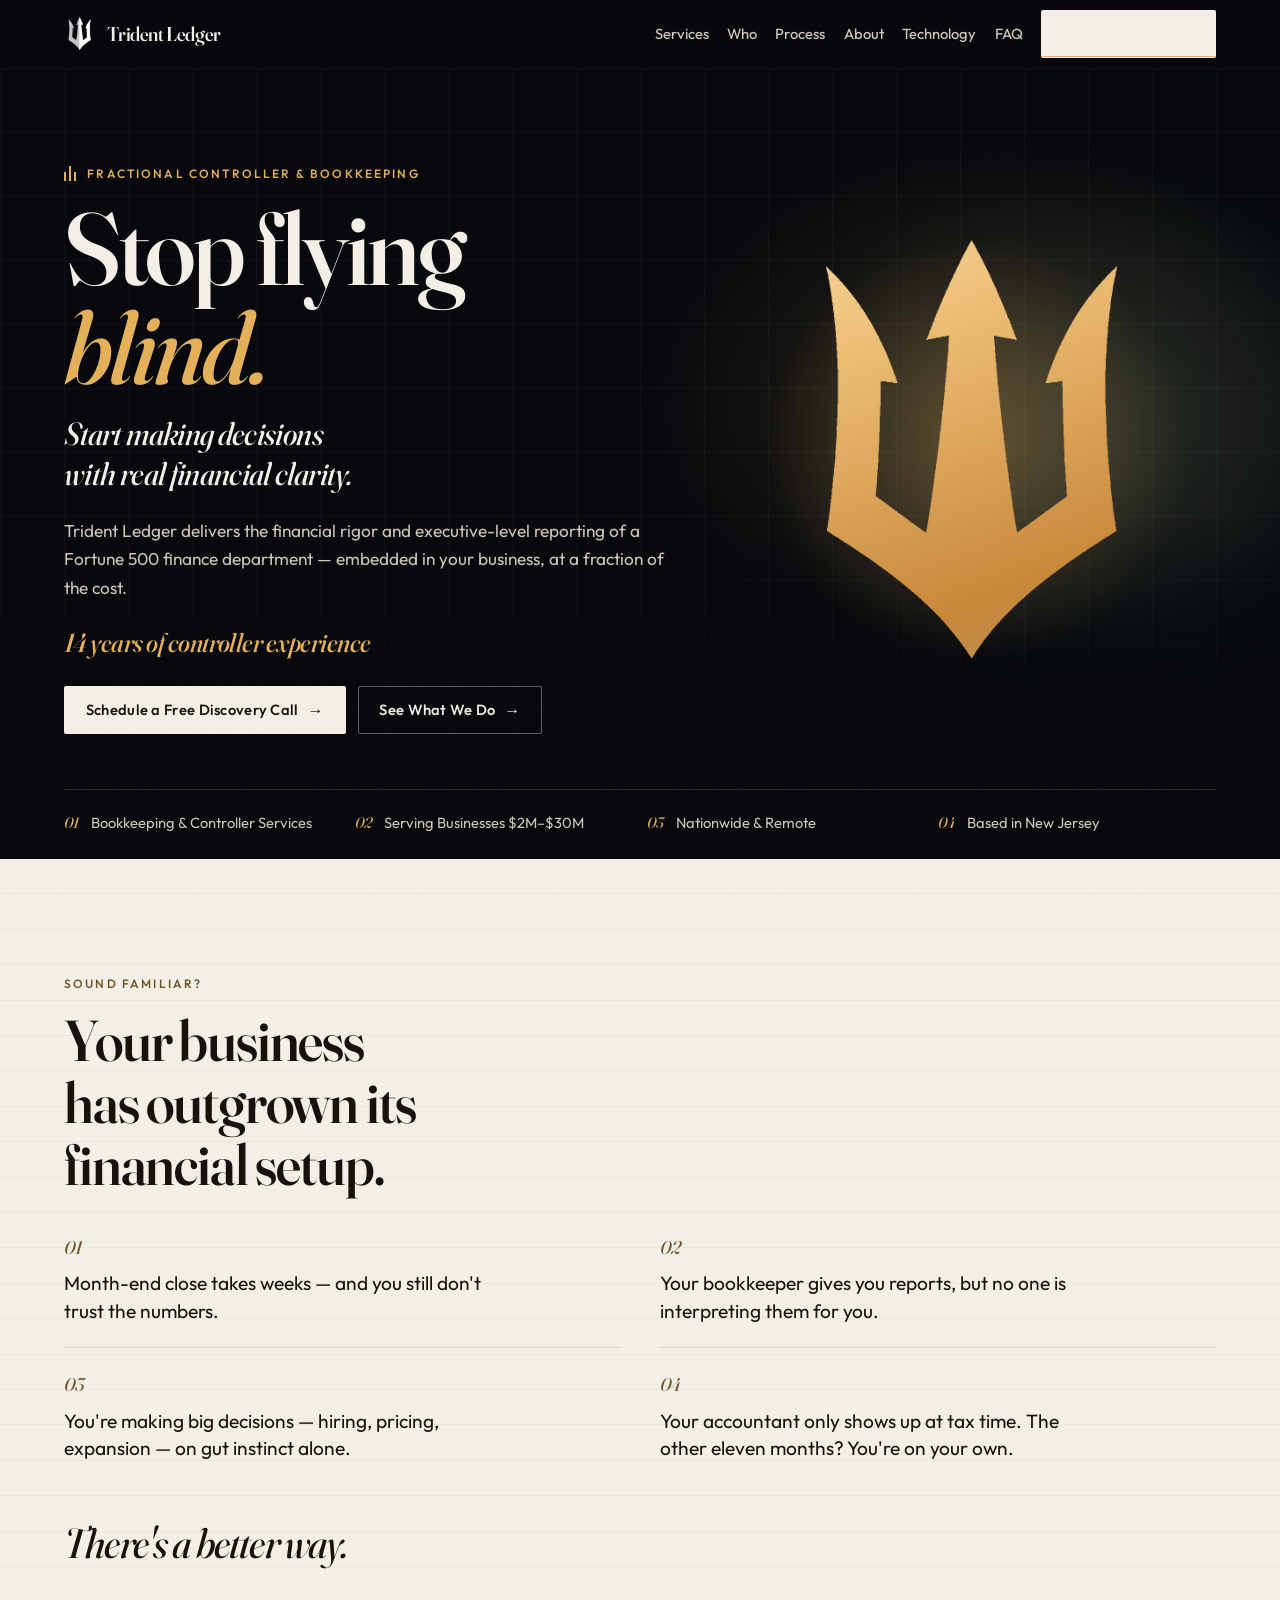
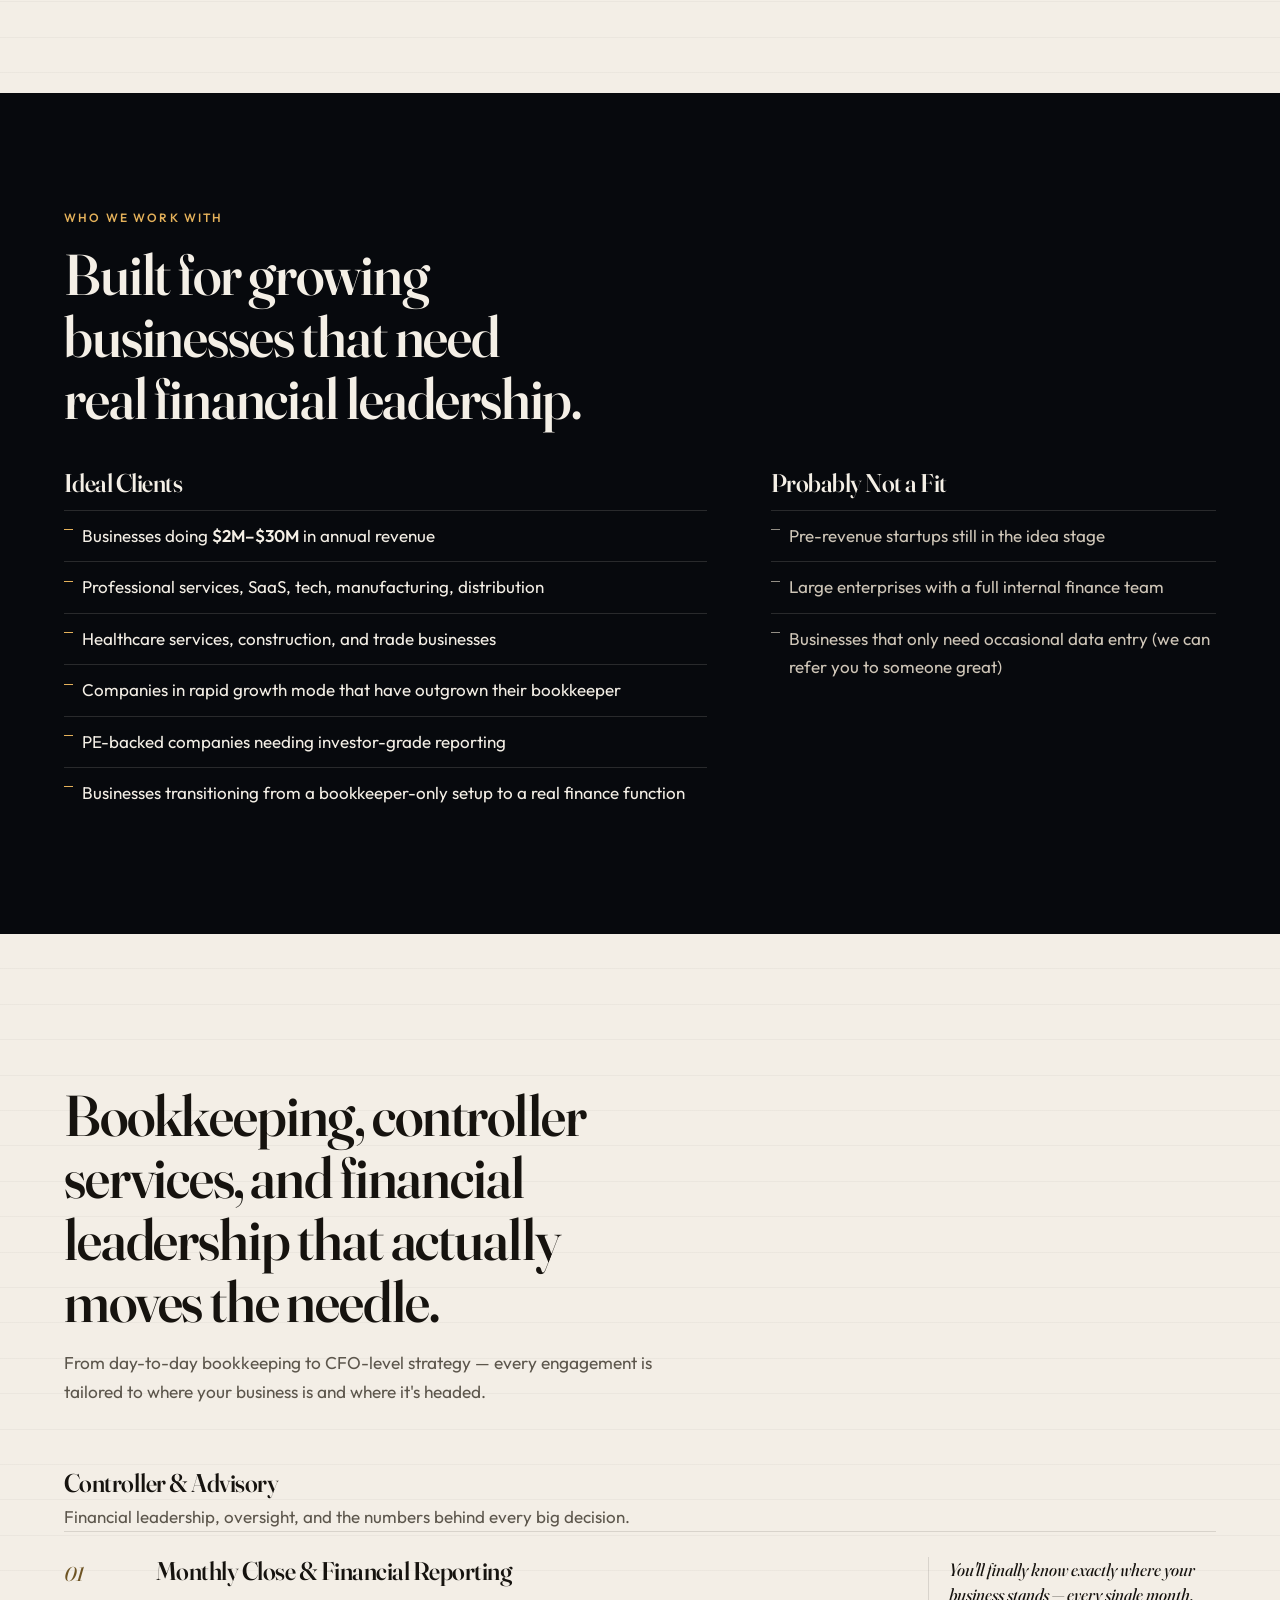
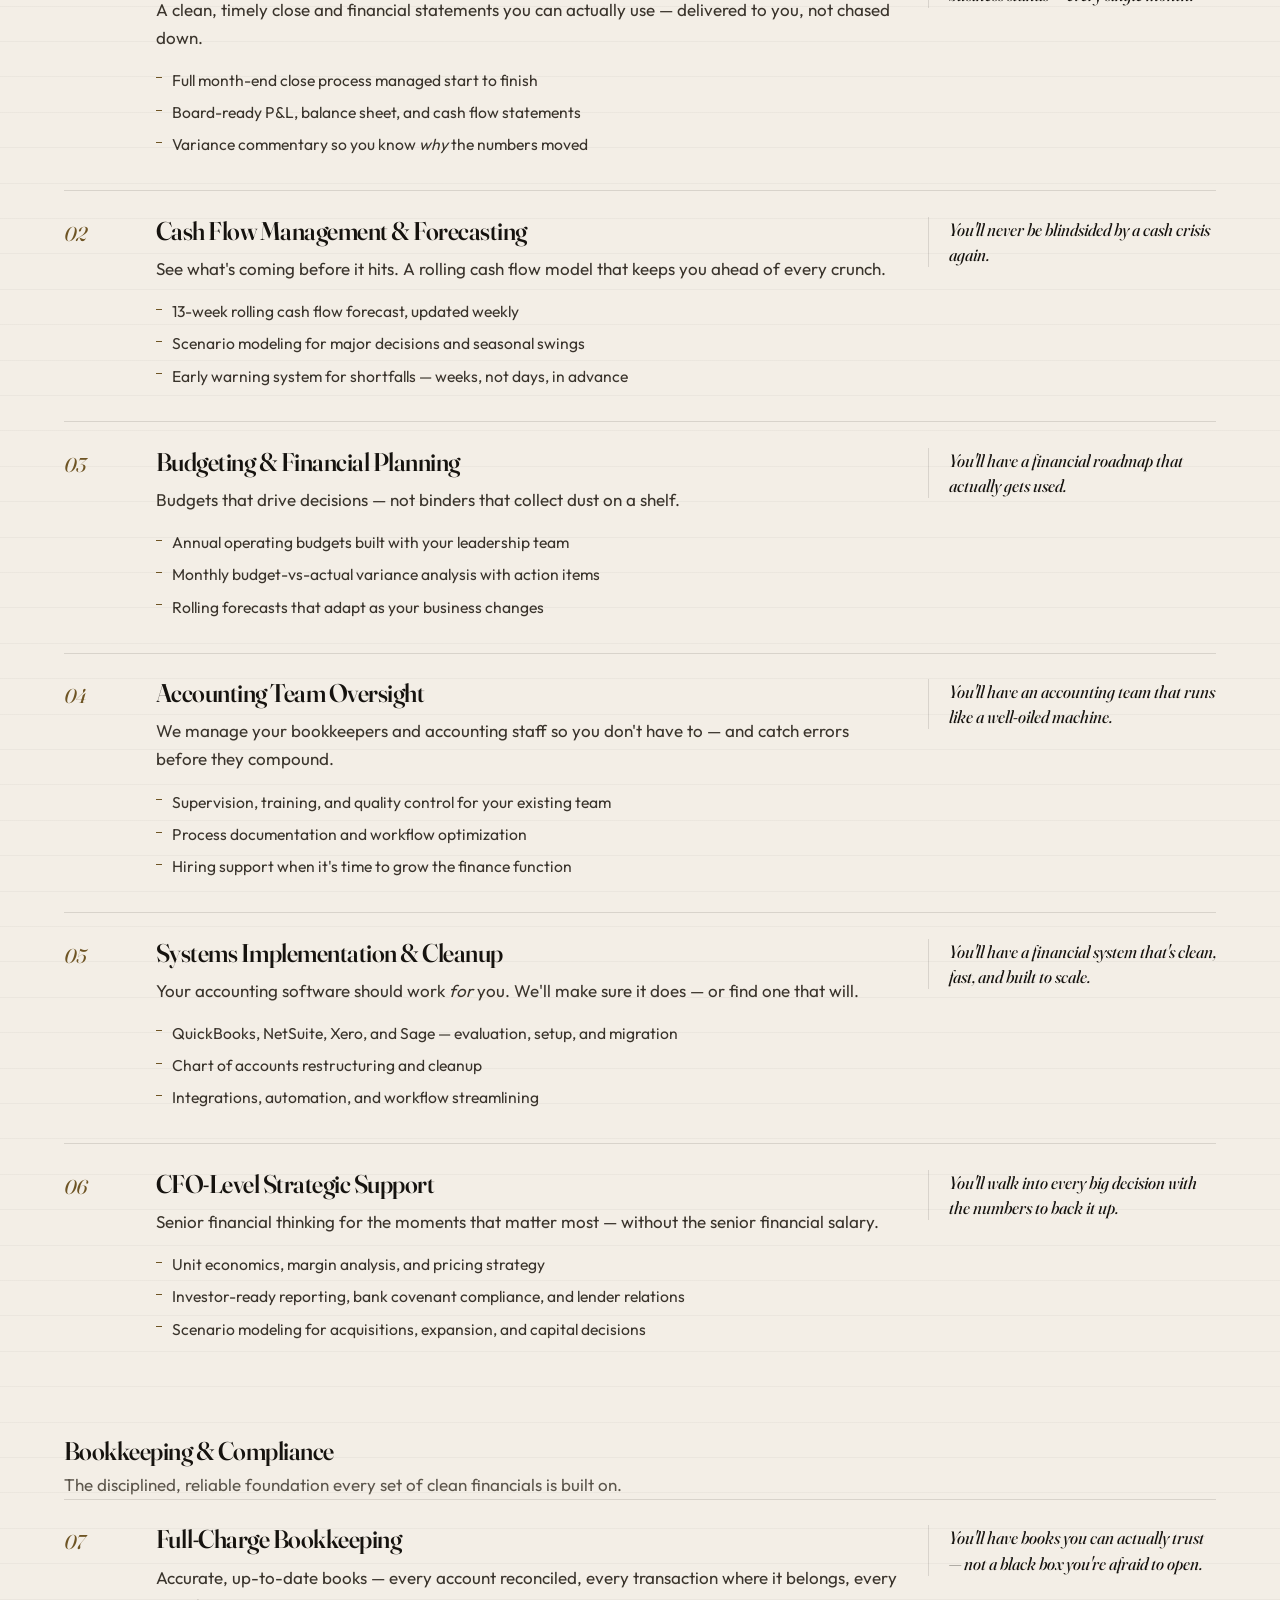
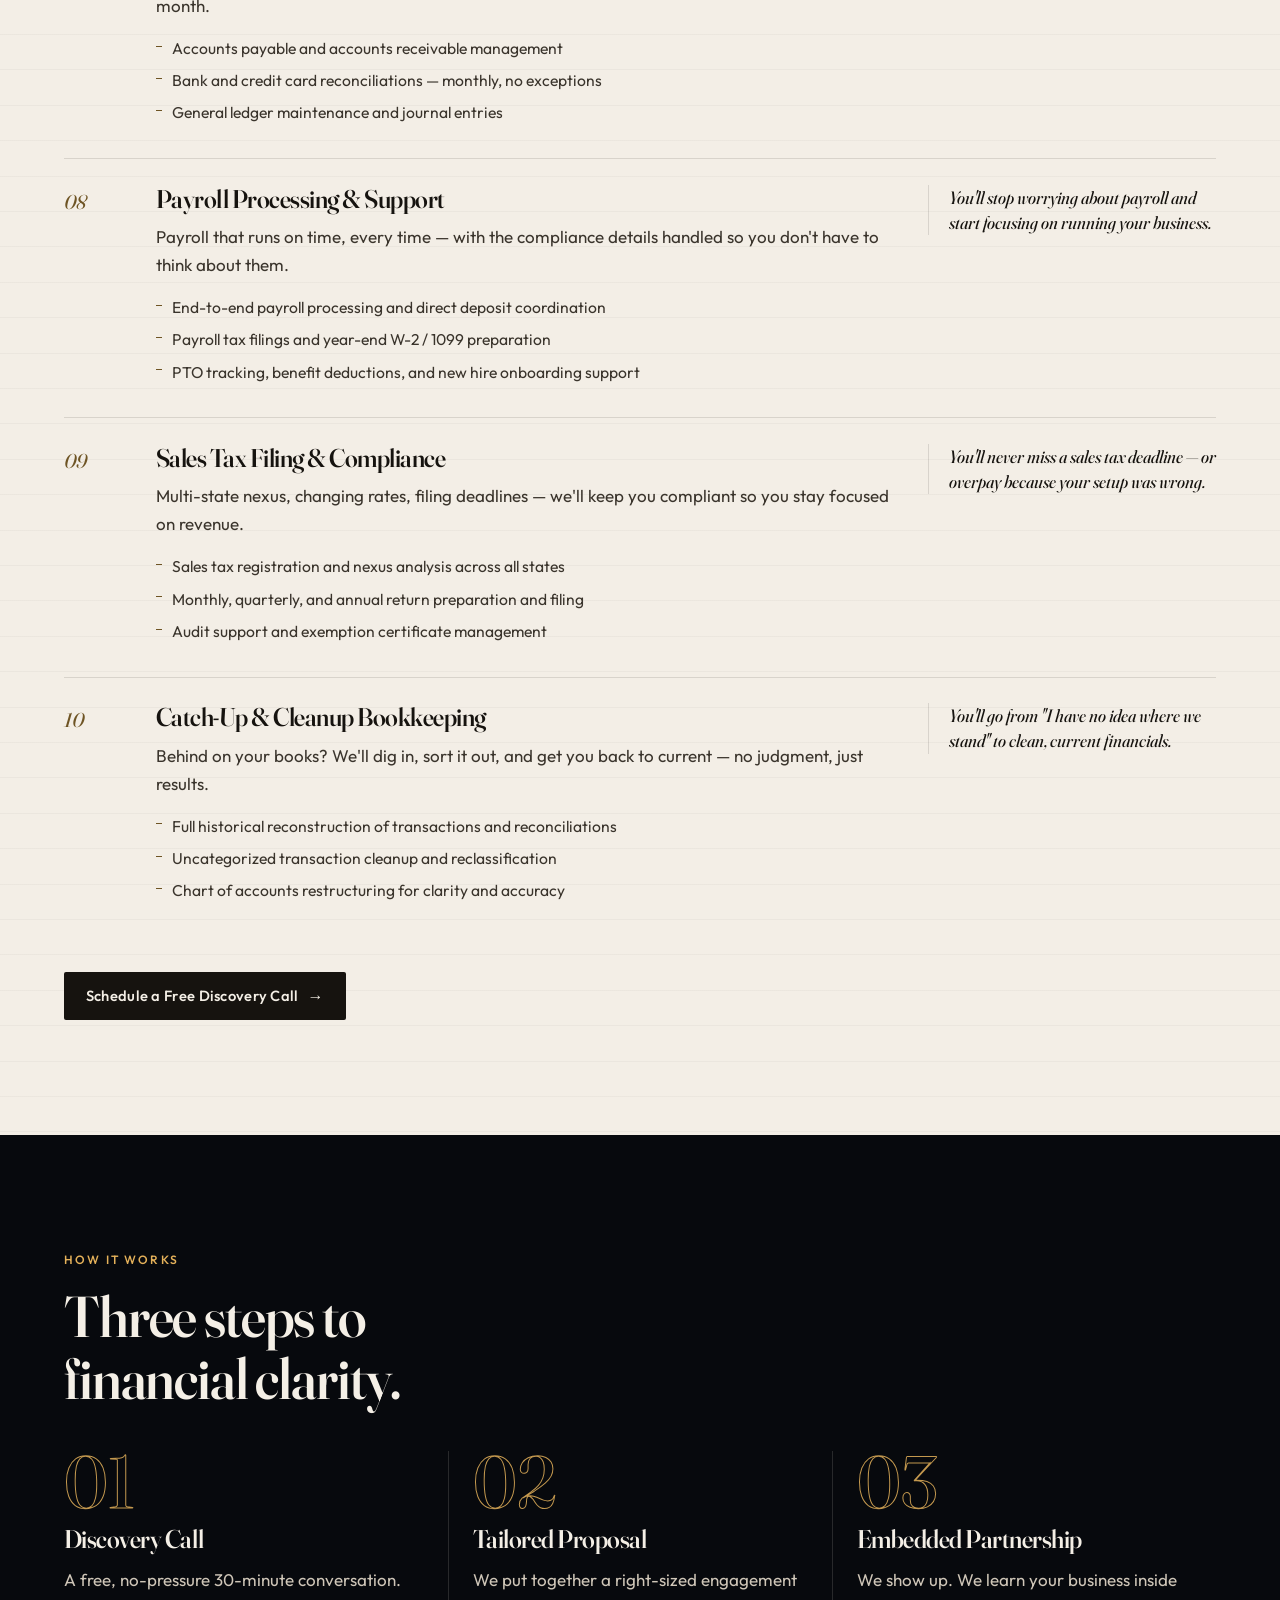
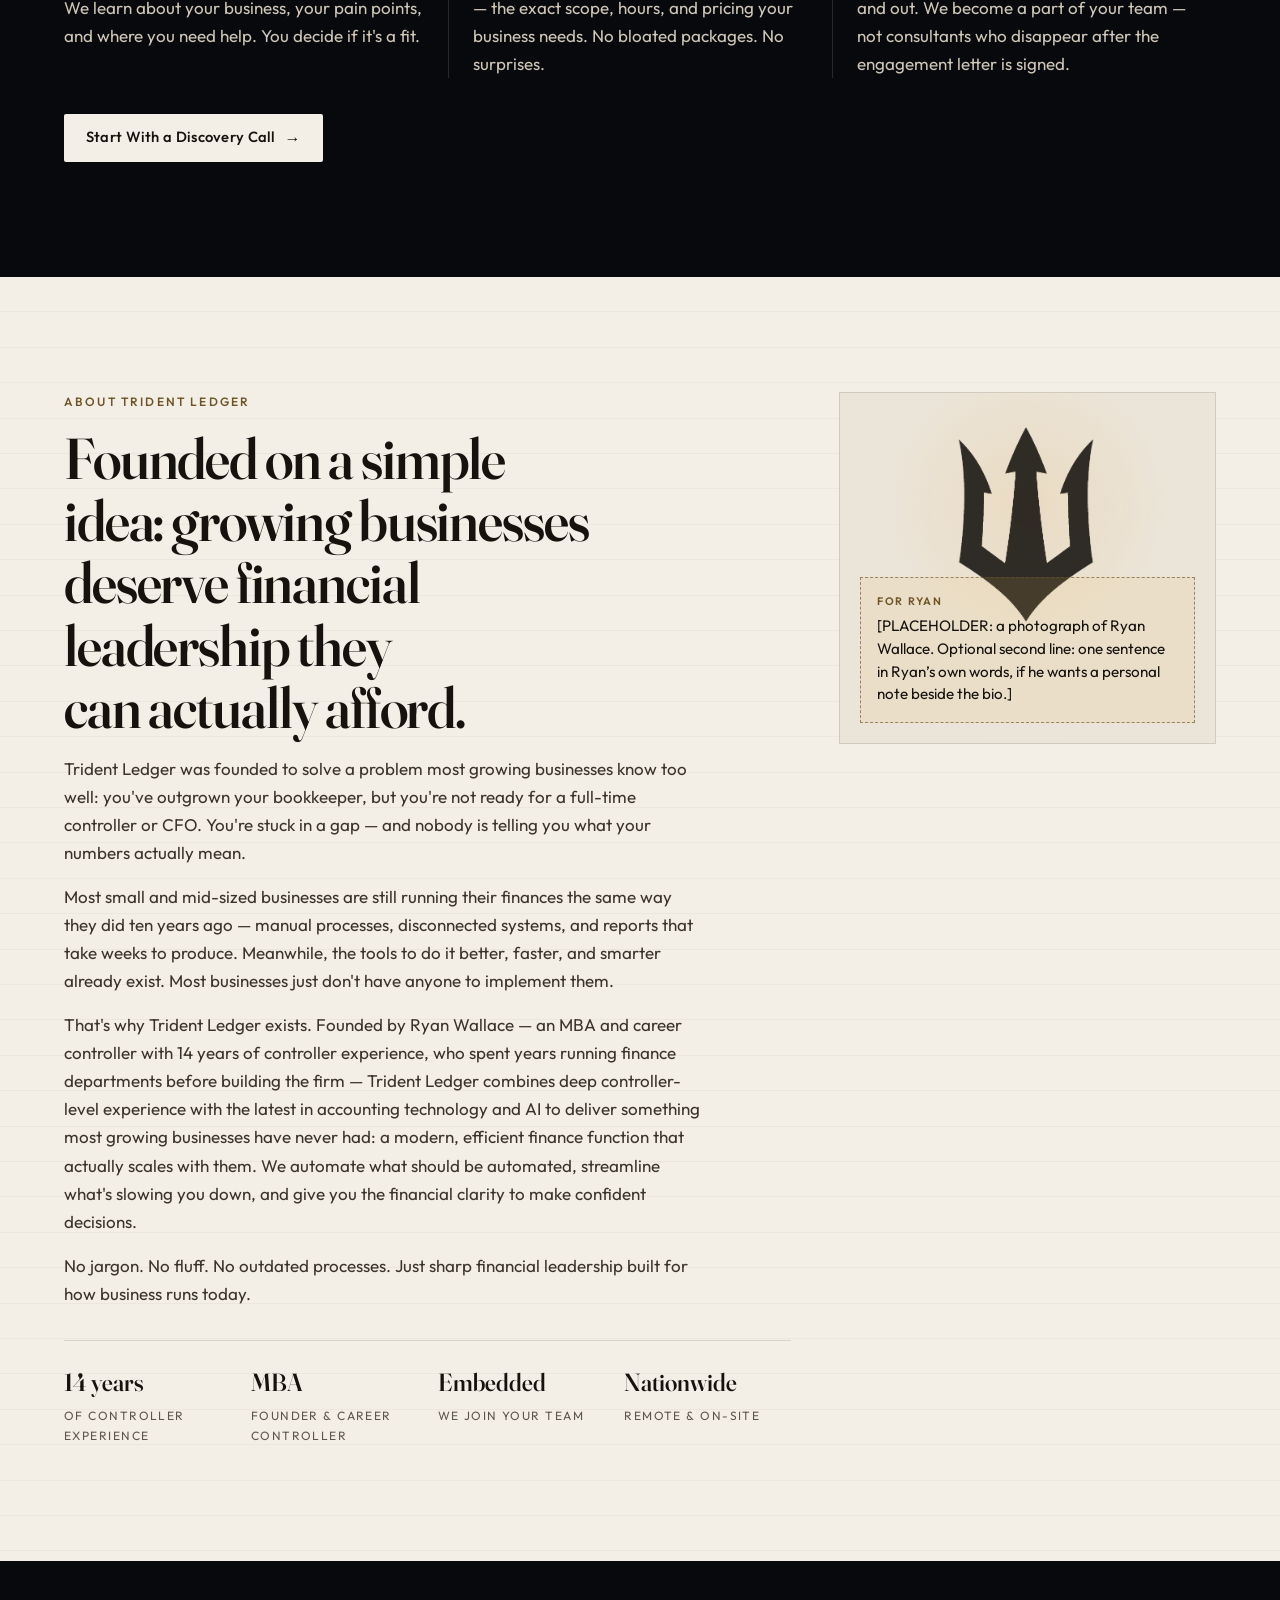
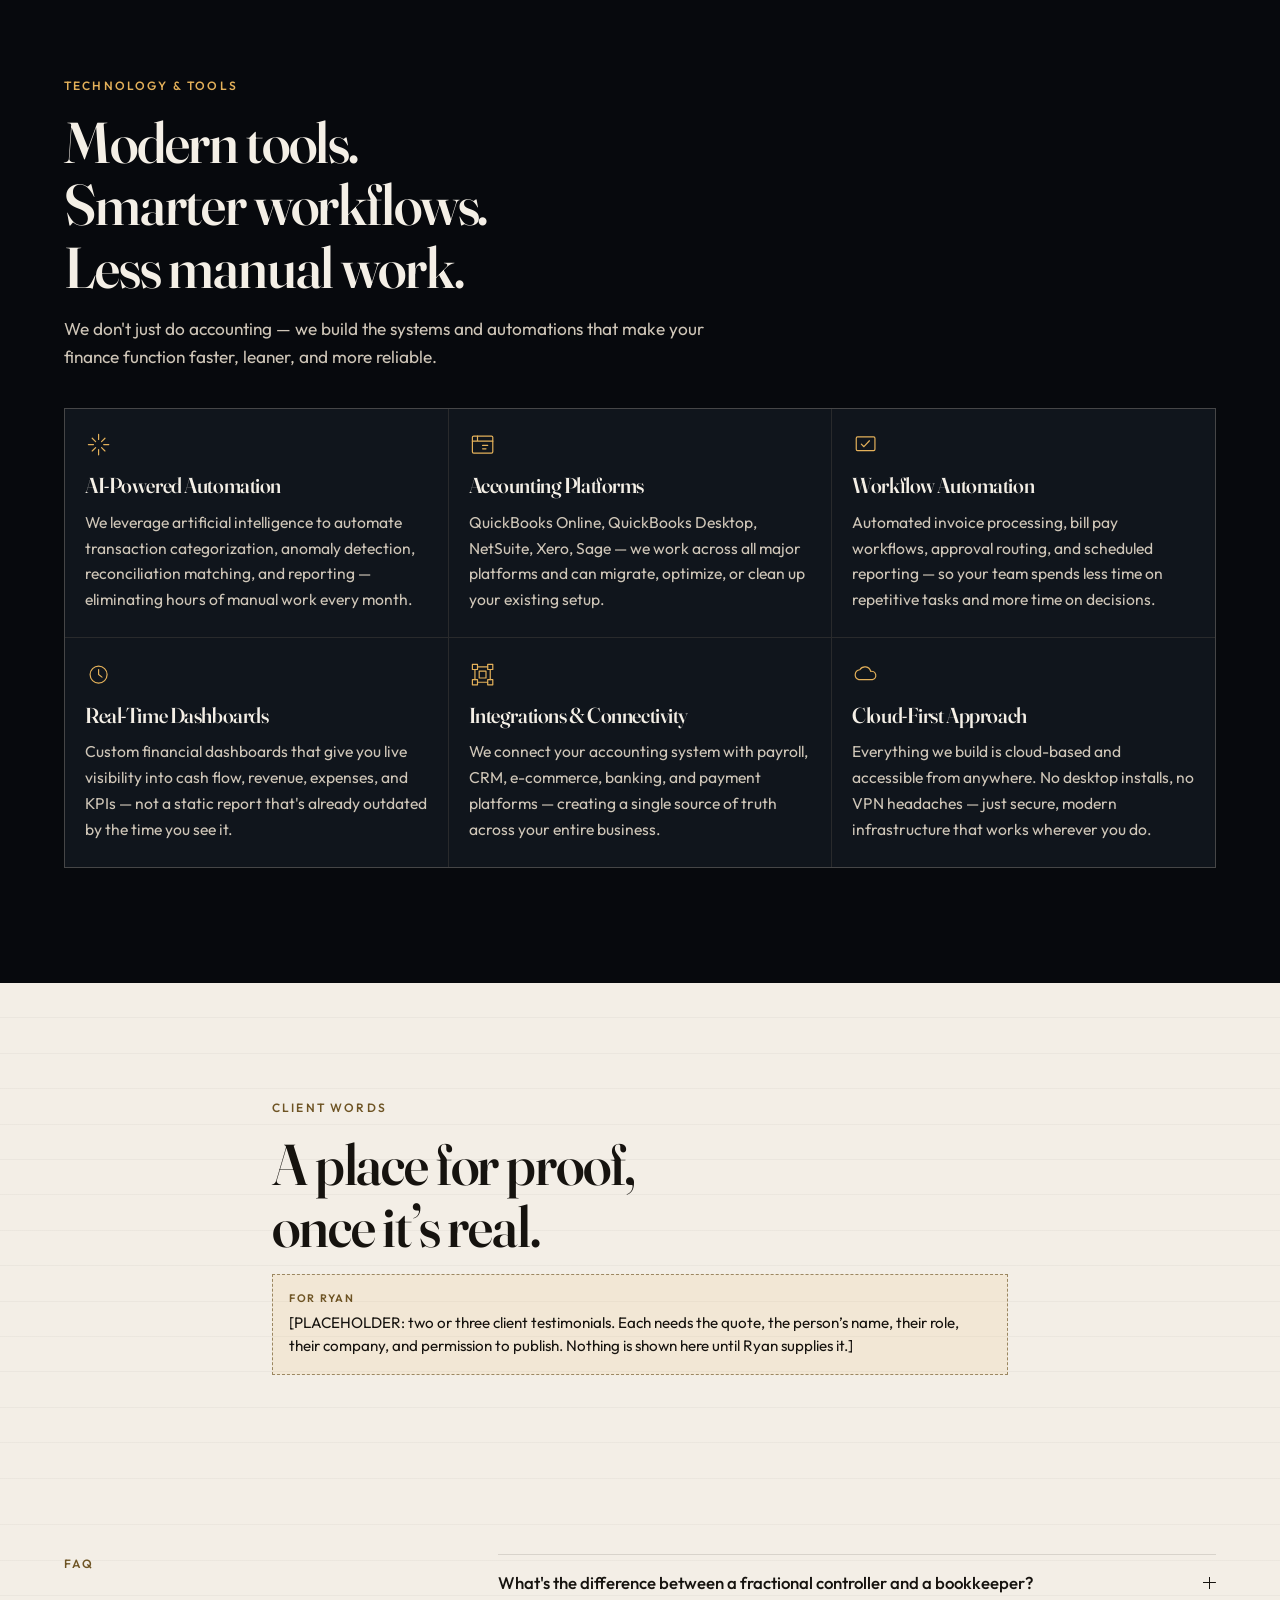
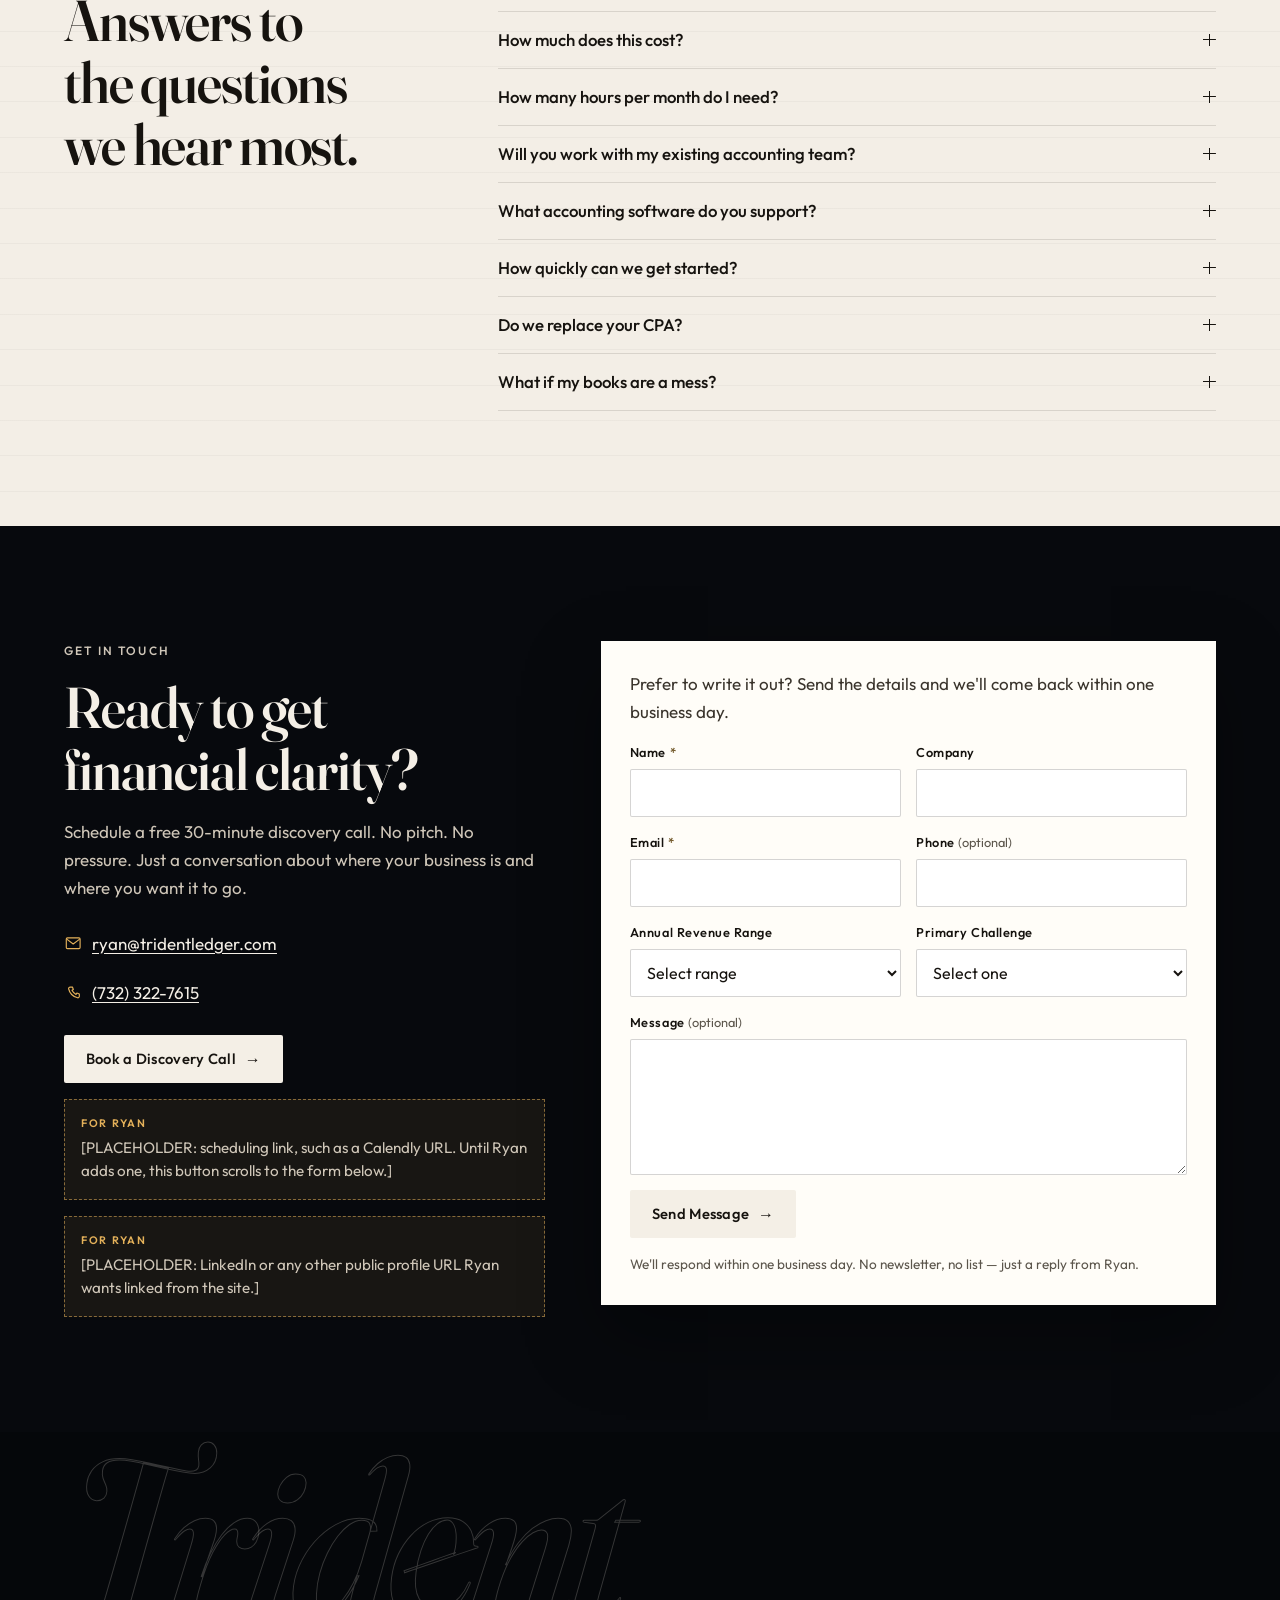
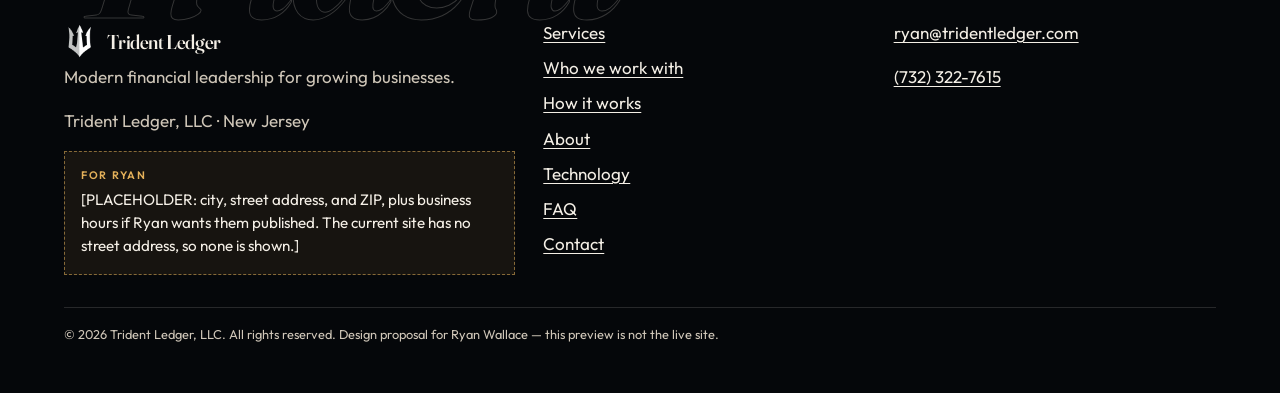
==== commit d6c350b8: "Add Ryan's confirmed 14 years of controller experience. Place the claim in the hero, the About bio, " ====
--- a/index.html
+++ b/index.html
@@ -66,7 +66,7 @@
           "@type": "Person",
           "name": "Ryan Wallace",
           "jobTitle": "Founder & Fractional Controller",
-          "description": "MBA and career controller. Founded Trident Ledger to deliver modern, technology-driven financial leadership to growing businesses."
+          "description": "MBA and career controller with 14 years of controller experience. Founded Trident Ledger to deliver modern, technology-driven financial leadership to growing businesses."
         },
         "address": {
           "@type": "PostalAddress",
@@ -220,6 +220,7 @@
             <span class="h1-accent hero-rise d3">Start making decisions with real financial clarity.</span>
           </h1>
           <p class="hero-sub hero-rise d4">Trident Ledger delivers the financial rigor and executive-level reporting of a Fortune 500 finance department — embedded in your business, at a fraction of the cost.</p>
+          <p class="hero-cred hero-rise d4">14 years of controller experience</p>
           <div class="hero-ctas hero-rise d5">
             <a class="btn btn-primary" href="#contact">Schedule a Free Discovery Call</a>
             <a class="btn btn-ghost" href="#services">See What We Do</a>
@@ -482,10 +483,14 @@
           <div class="reveal">
             <p>Trident Ledger was founded to solve a problem most growing businesses know too well: you've outgrown your bookkeeper, but you're not ready for a full-time controller or CFO. You're stuck in a gap — and nobody is telling you what your numbers actually mean.</p>
             <p>Most small and mid-sized businesses are still running their finances the same way they did ten years ago — manual processes, disconnected systems, and reports that take weeks to produce. Meanwhile, the tools to do it better, faster, and smarter already exist. Most businesses just don't have anyone to implement them.</p>
-            <p>That's why Trident Ledger exists. Founded by Ryan Wallace — an MBA and career controller who spent years running finance departments before building the firm — Trident Ledger combines deep controller-level experience with the latest in accounting technology and AI to deliver something most growing businesses have never had: a modern, efficient finance function that actually scales with them. We automate what should be automated, streamline what's slowing you down, and give you the financial clarity to make confident decisions.</p>
+            <p>That's why Trident Ledger exists. Founded by Ryan Wallace — an MBA and career controller with 14 years of controller experience, who spent years running finance departments before building the firm — Trident Ledger combines deep controller-level experience with the latest in accounting technology and AI to deliver something most growing businesses have never had: a modern, efficient finance function that actually scales with them. We automate what should be automated, streamline what's slowing you down, and give you the financial clarity to make confident decisions.</p>
             <p>No jargon. No fluff. No outdated processes. Just sharp financial leadership built for how business runs today.</p>
           </div>
           <dl class="credentials reveal">
+            <div>
+              <dt>14 years</dt>
+              <dd>of controller experience</dd>
+            </div>
             <div>
               <dt>MBA</dt>
               <dd>Founder &amp; Career Controller</dd>
--- a/styles.css
+++ b/styles.css
@@ -455,7 +455,7 @@
   display: flex;
   flex-wrap: wrap;
   gap: 0.75rem;
-  margin-top: 1.75rem;
+  margin-top: 1.35rem;
 }
 
 .proof {
@@ -481,6 +481,16 @@
   font-style: italic;
   color: var(--gold);
   font-size: 0.95rem;
+}
+
+.hero-cred {
+  margin: 1.15rem 0 0;
+  font-family: var(--serif);
+  font-style: italic;
+  font-weight: 500;
+  font-size: clamp(1.25rem, 2.2vw, 1.65rem);
+  letter-spacing: -0.02em;
+  color: var(--gold);
 }
 
 /* Problem */
@@ -1046,7 +1056,13 @@
 @media (max-width: 40rem) {
   .wrap { width: min(var(--wrap), calc(100% - 2rem)); }
   .nav { width: min(var(--wrap), calc(100% - 2rem)); }
+  .hero { padding-top: 1.35rem; }
+  .hero-grid { gap: 0.65rem; }
+  .hero-mark { width: 7.25rem; }
+  .hero-cred { margin-top: 0.65rem; }
+  .hero-ctas { margin-top: 1rem; }
   .hero-ctas .btn { flex: 1 1 100%; }
+  .proof { margin-top: 1rem; padding-top: 0.85rem; padding-bottom: 1rem; }
   .nav-toggle-label { position: absolute; width: 1px; height: 1px; overflow: hidden; clip: rect(0 0 0 0); }
 }
 
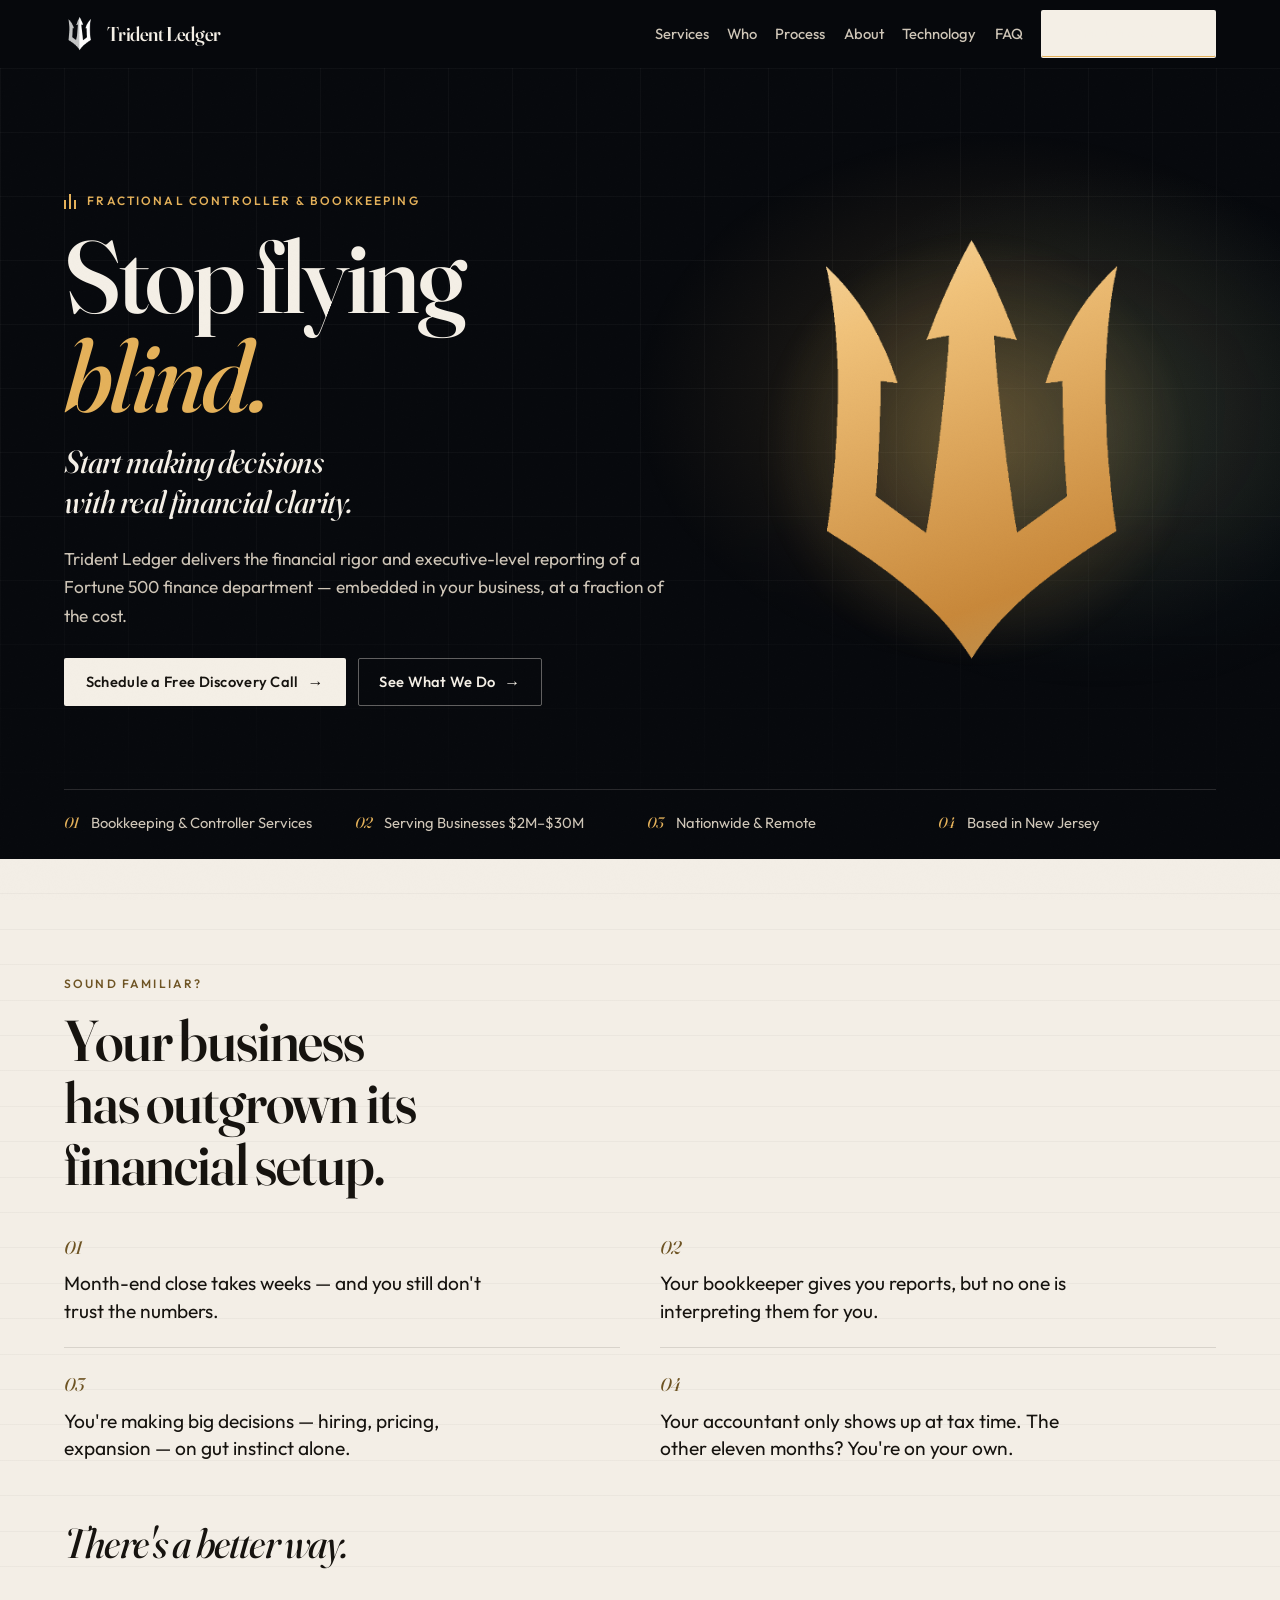
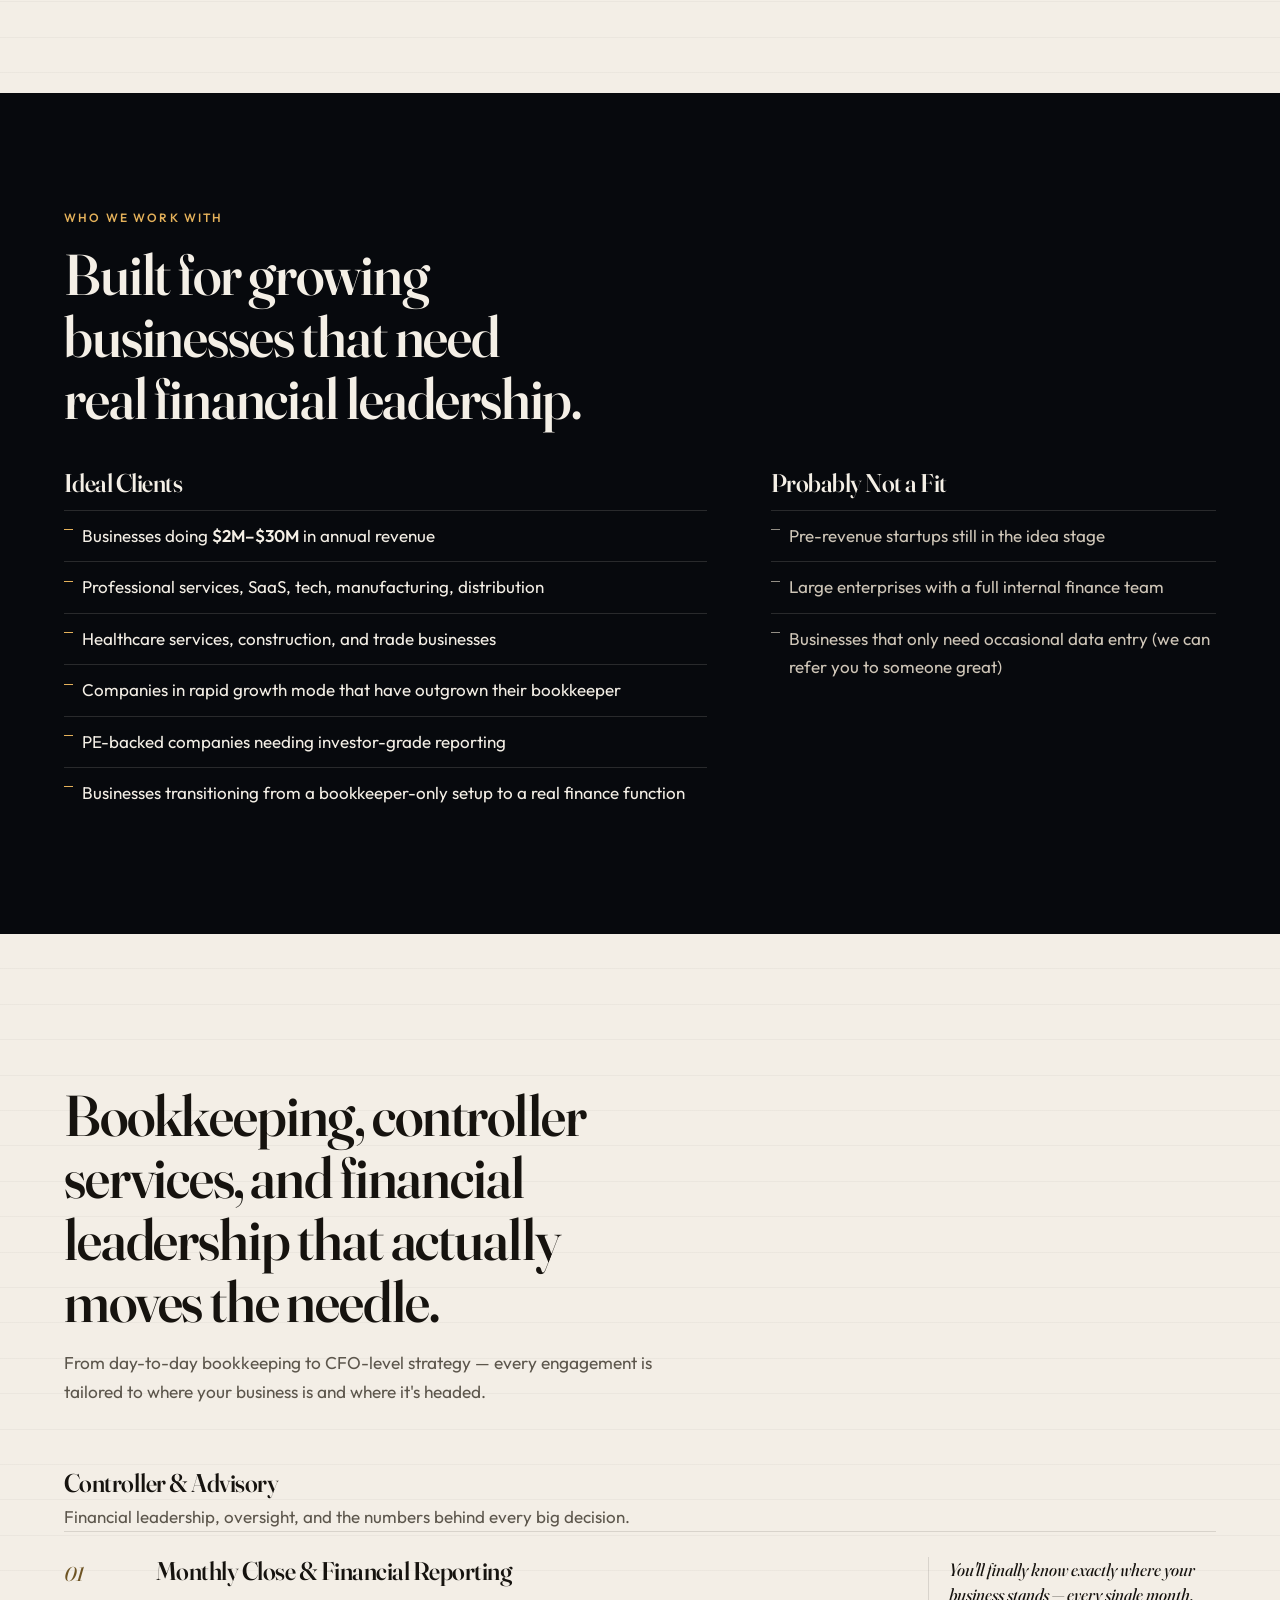
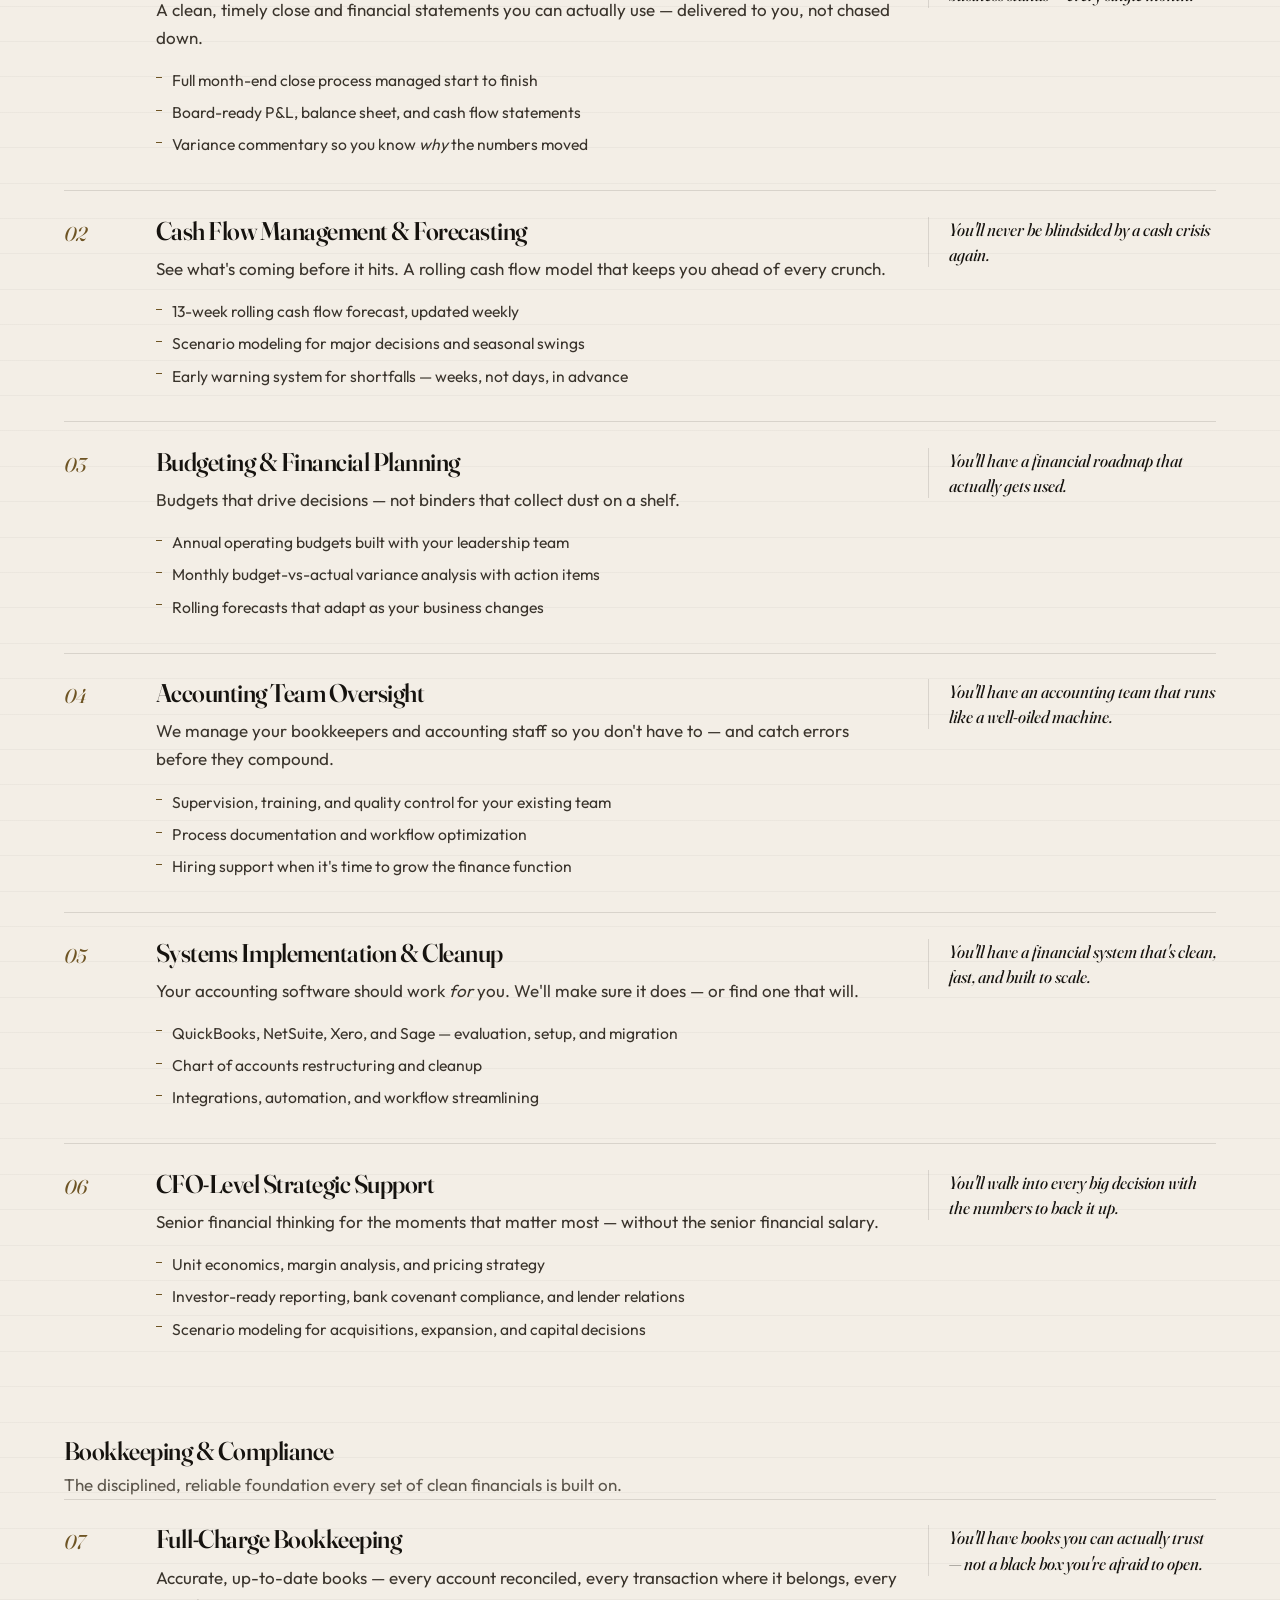
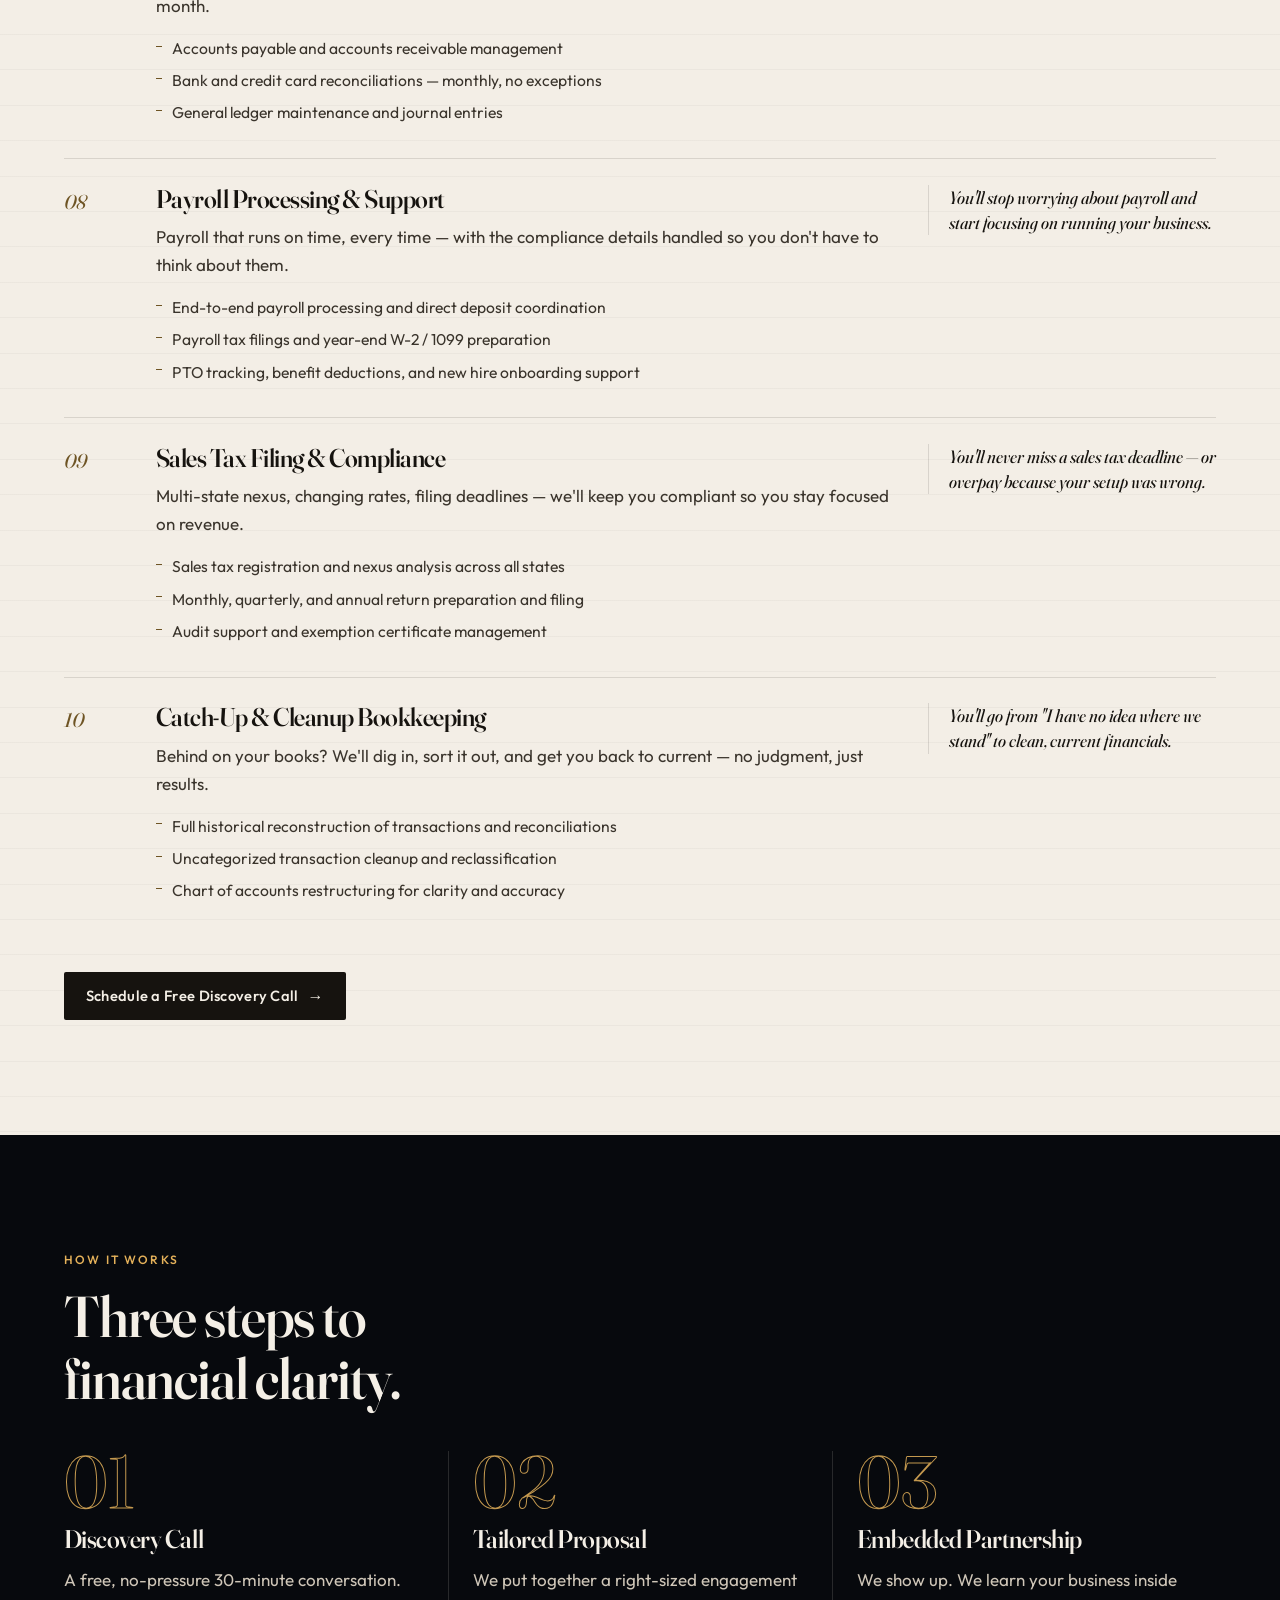
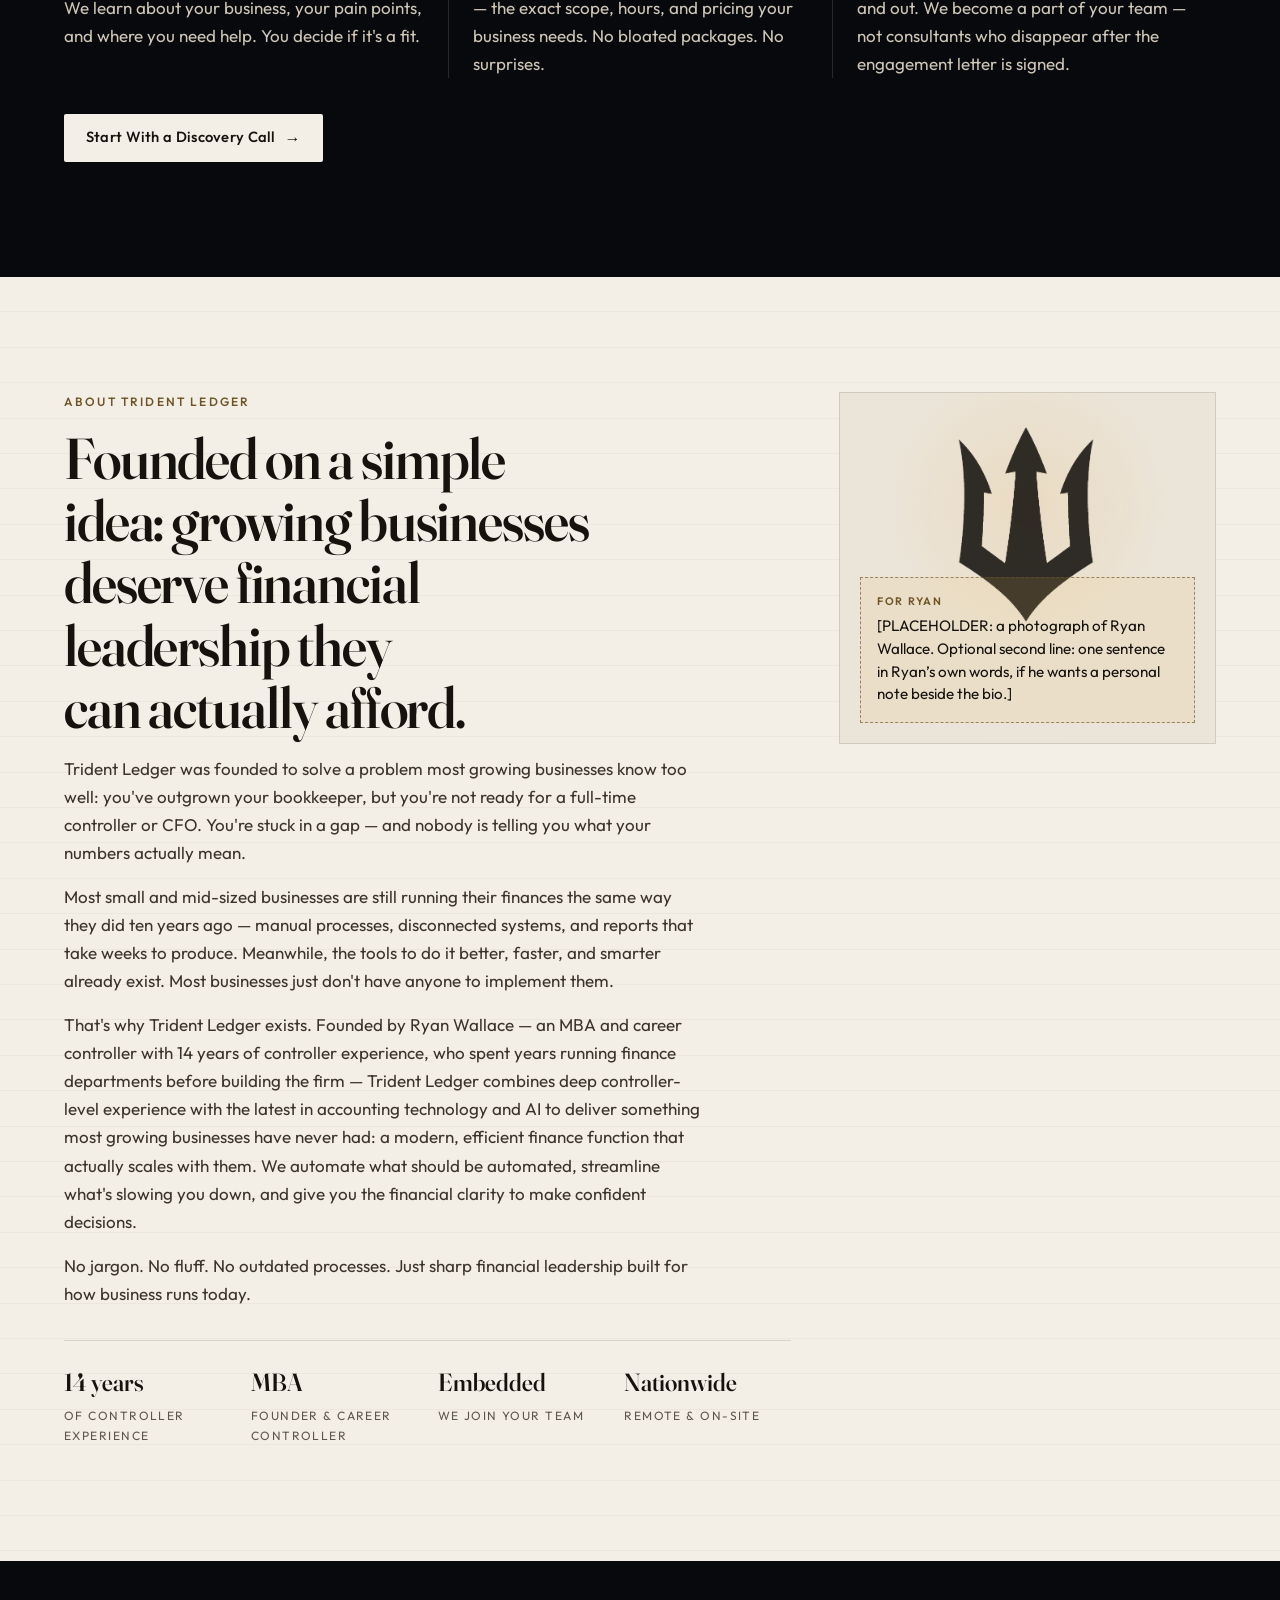
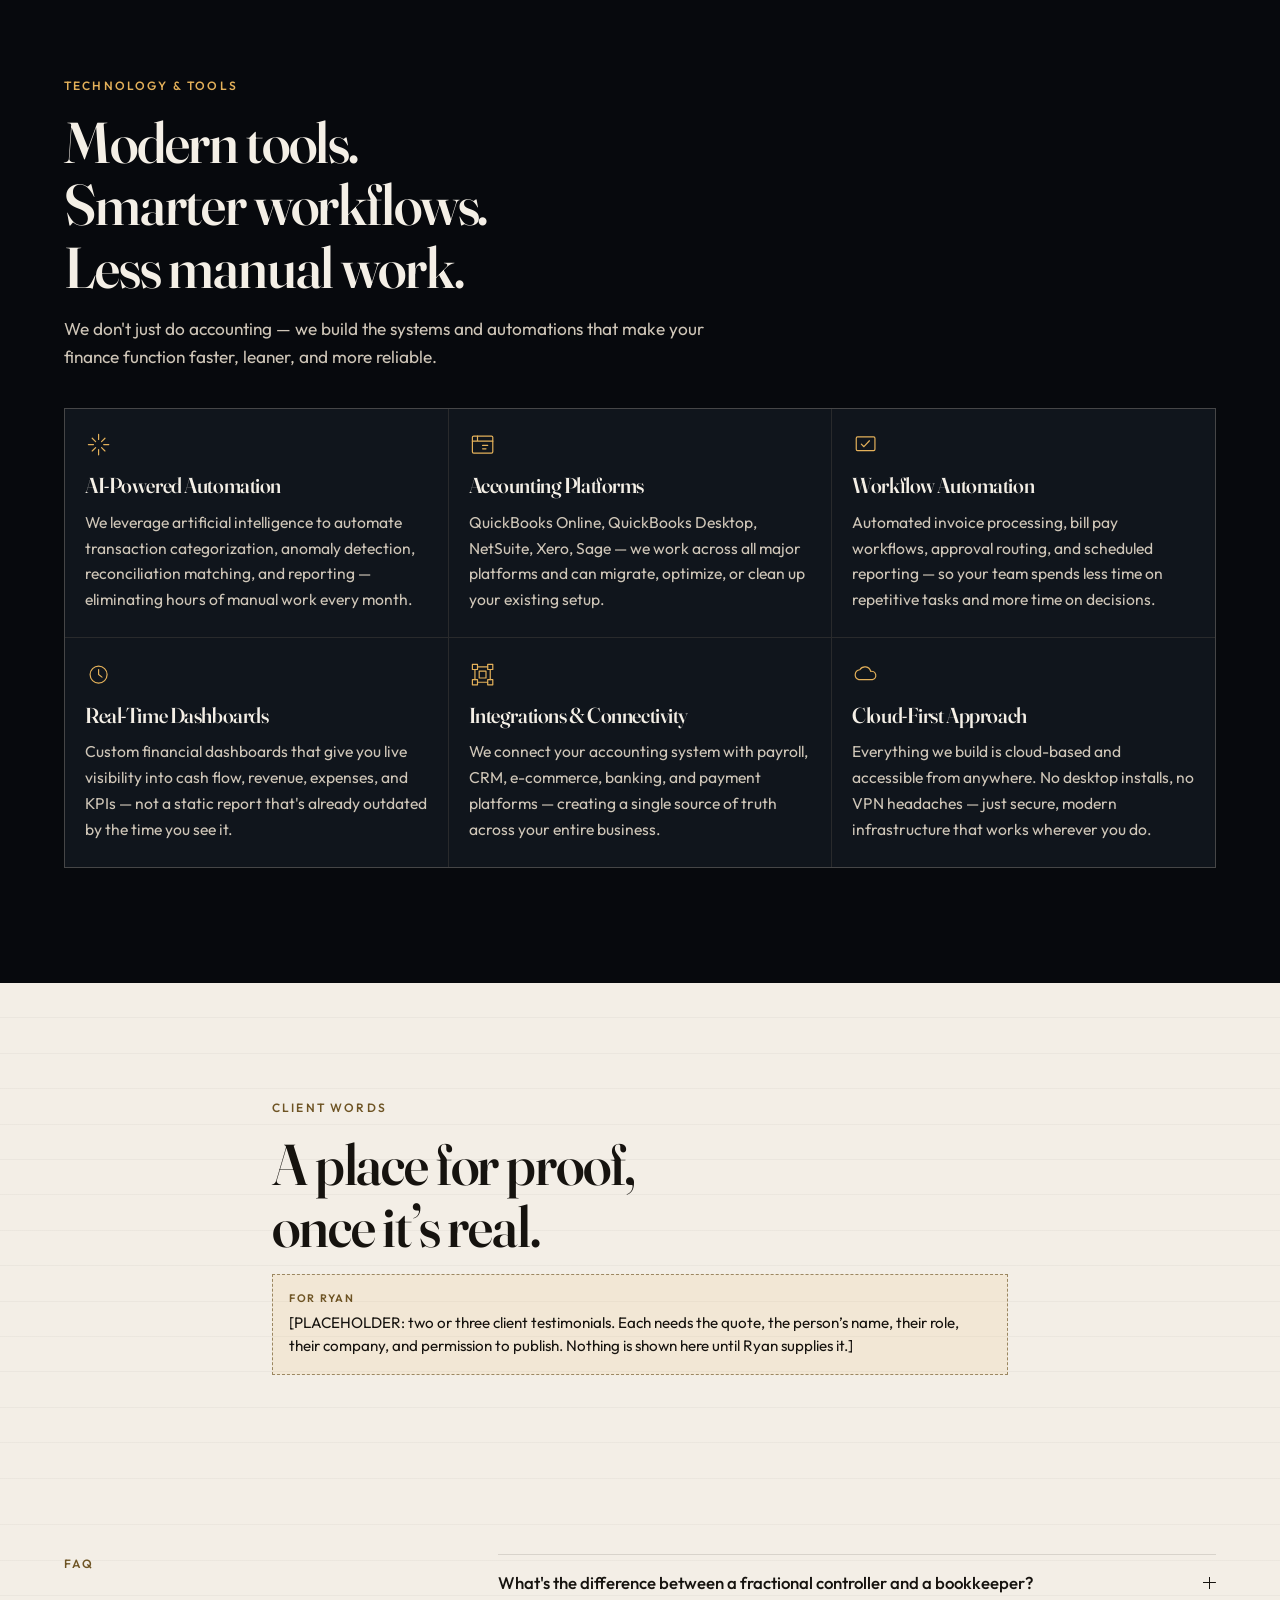
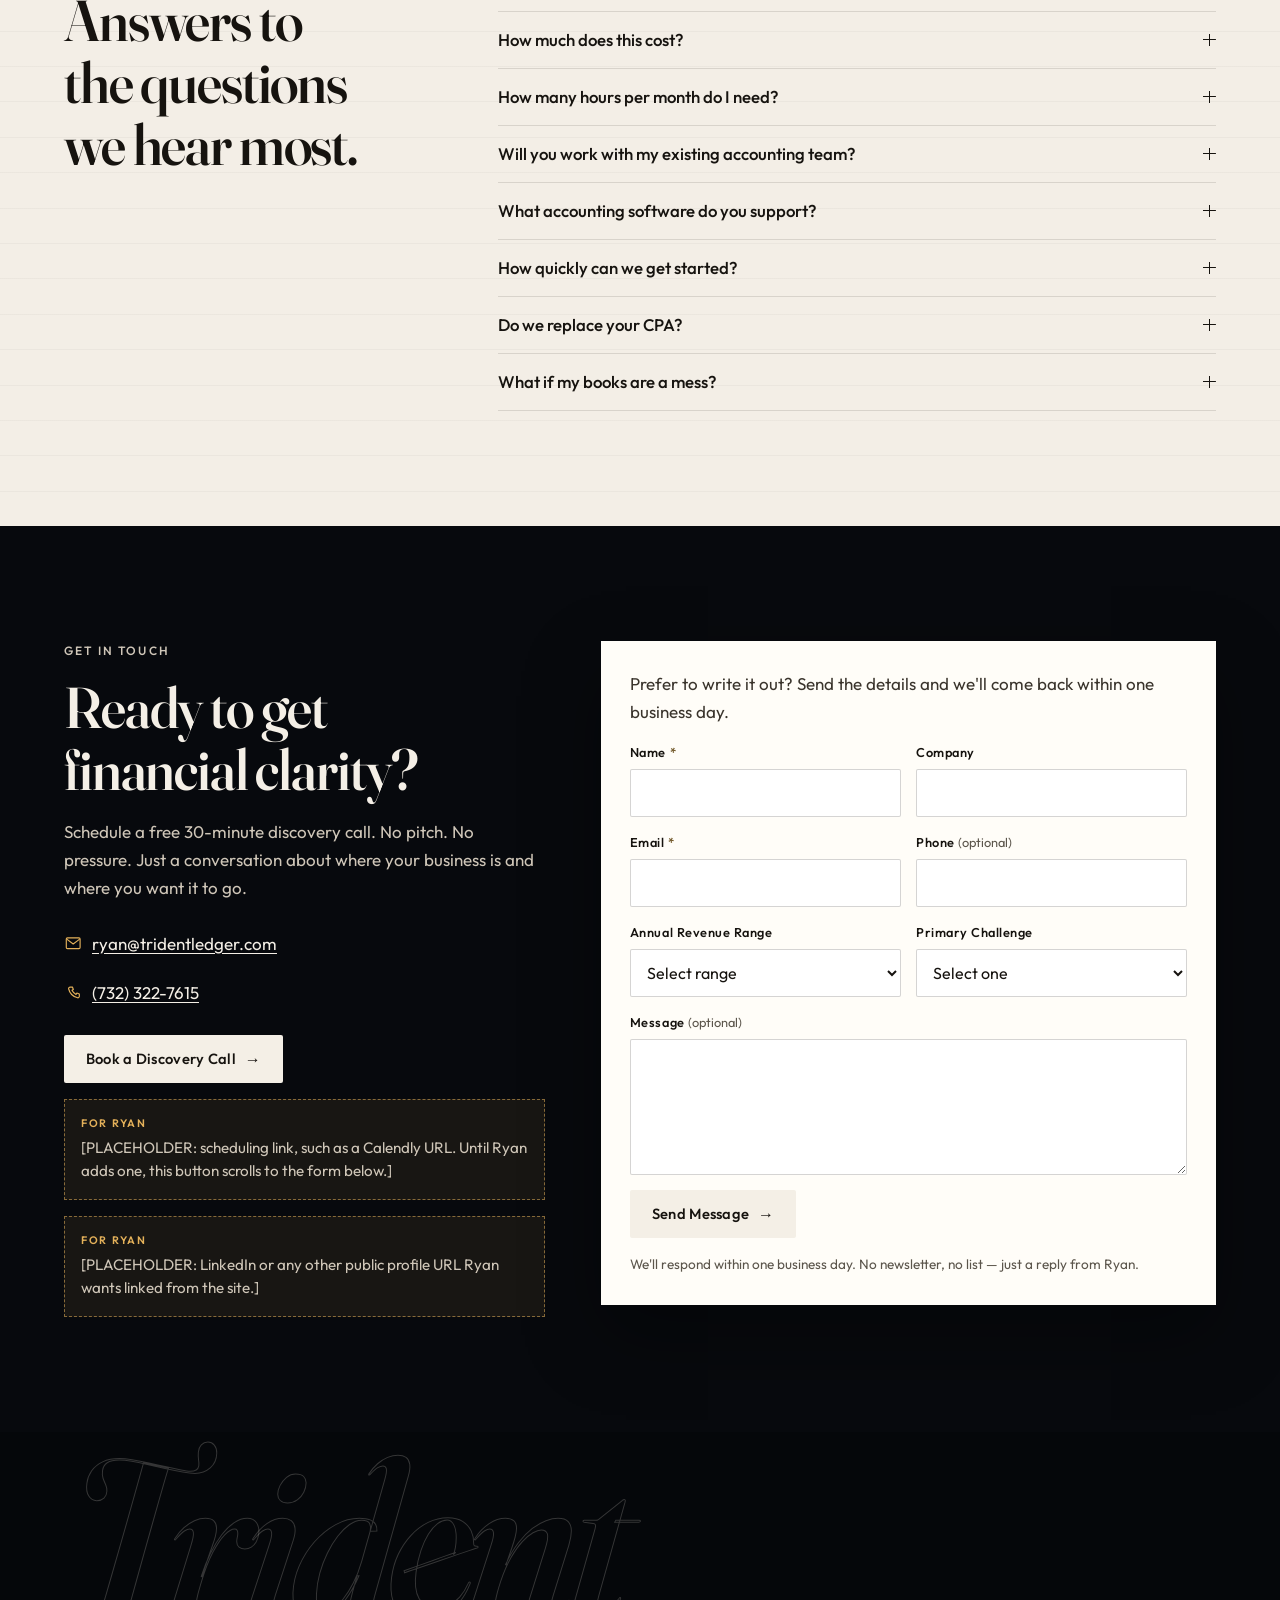
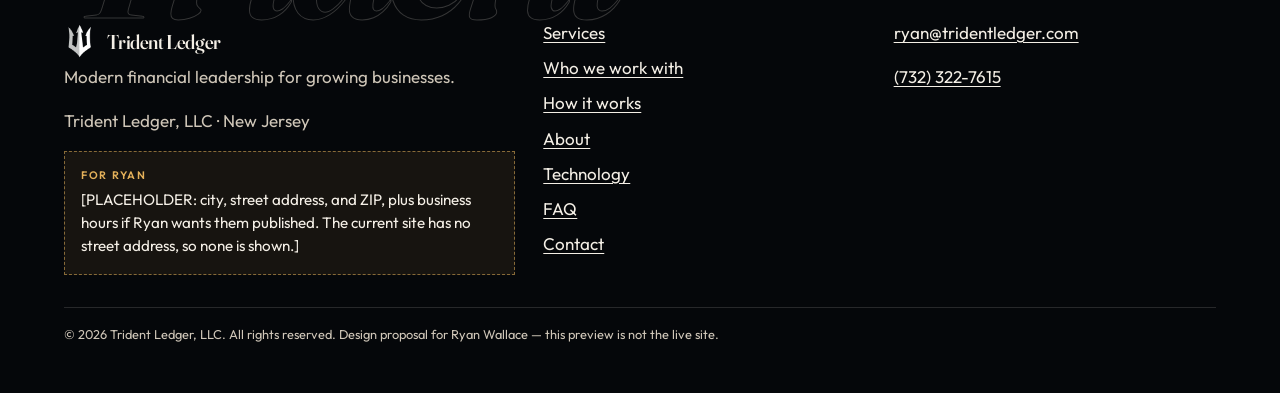
==== commit f59c071d: "Take the years line out of the hero. Keep 14 years of controller experience in the About bio, the cr" ====
--- a/index.html
+++ b/index.html
@@ -220,7 +220,6 @@
             <span class="h1-accent hero-rise d3">Start making decisions with real financial clarity.</span>
           </h1>
           <p class="hero-sub hero-rise d4">Trident Ledger delivers the financial rigor and executive-level reporting of a Fortune 500 finance department — embedded in your business, at a fraction of the cost.</p>
-          <p class="hero-cred hero-rise d4">14 years of controller experience</p>
           <div class="hero-ctas hero-rise d5">
             <a class="btn btn-primary" href="#contact">Schedule a Free Discovery Call</a>
             <a class="btn btn-ghost" href="#services">See What We Do</a>
--- a/styles.css
+++ b/styles.css
@@ -455,7 +455,7 @@
   display: flex;
   flex-wrap: wrap;
   gap: 0.75rem;
-  margin-top: 1.35rem;
+  margin-top: 1.75rem;
 }
 
 .proof {
@@ -481,16 +481,6 @@
   font-style: italic;
   color: var(--gold);
   font-size: 0.95rem;
-}
-
-.hero-cred {
-  margin: 1.15rem 0 0;
-  font-family: var(--serif);
-  font-style: italic;
-  font-weight: 500;
-  font-size: clamp(1.25rem, 2.2vw, 1.65rem);
-  letter-spacing: -0.02em;
-  color: var(--gold);
 }
 
 /* Problem */
@@ -1056,13 +1046,7 @@
 @media (max-width: 40rem) {
   .wrap { width: min(var(--wrap), calc(100% - 2rem)); }
   .nav { width: min(var(--wrap), calc(100% - 2rem)); }
-  .hero { padding-top: 1.35rem; }
-  .hero-grid { gap: 0.65rem; }
-  .hero-mark { width: 7.25rem; }
-  .hero-cred { margin-top: 0.65rem; }
-  .hero-ctas { margin-top: 1rem; }
   .hero-ctas .btn { flex: 1 1 100%; }
-  .proof { margin-top: 1rem; padding-top: 0.85rem; padding-bottom: 1rem; }
   .nav-toggle-label { position: absolute; width: 1px; height: 1px; overflow: hidden; clip: rect(0 0 0 0); }
 }
 
